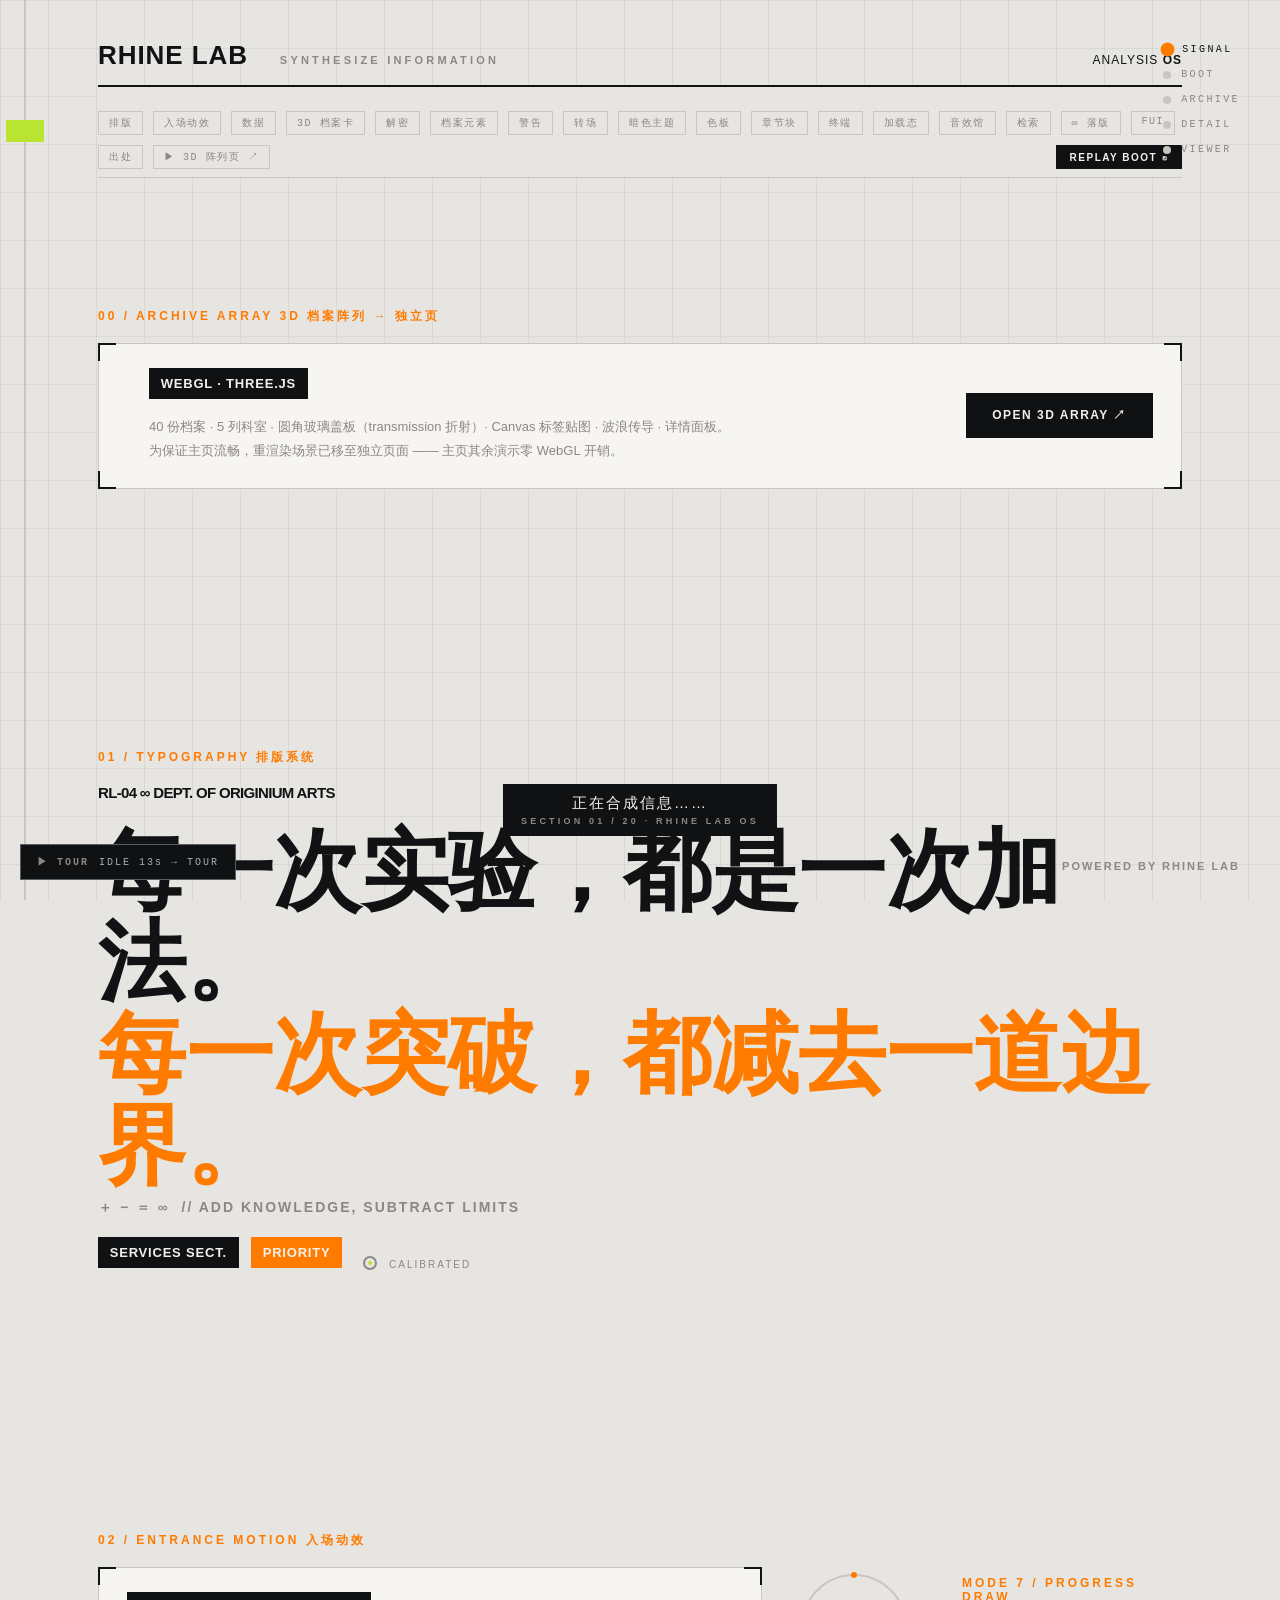
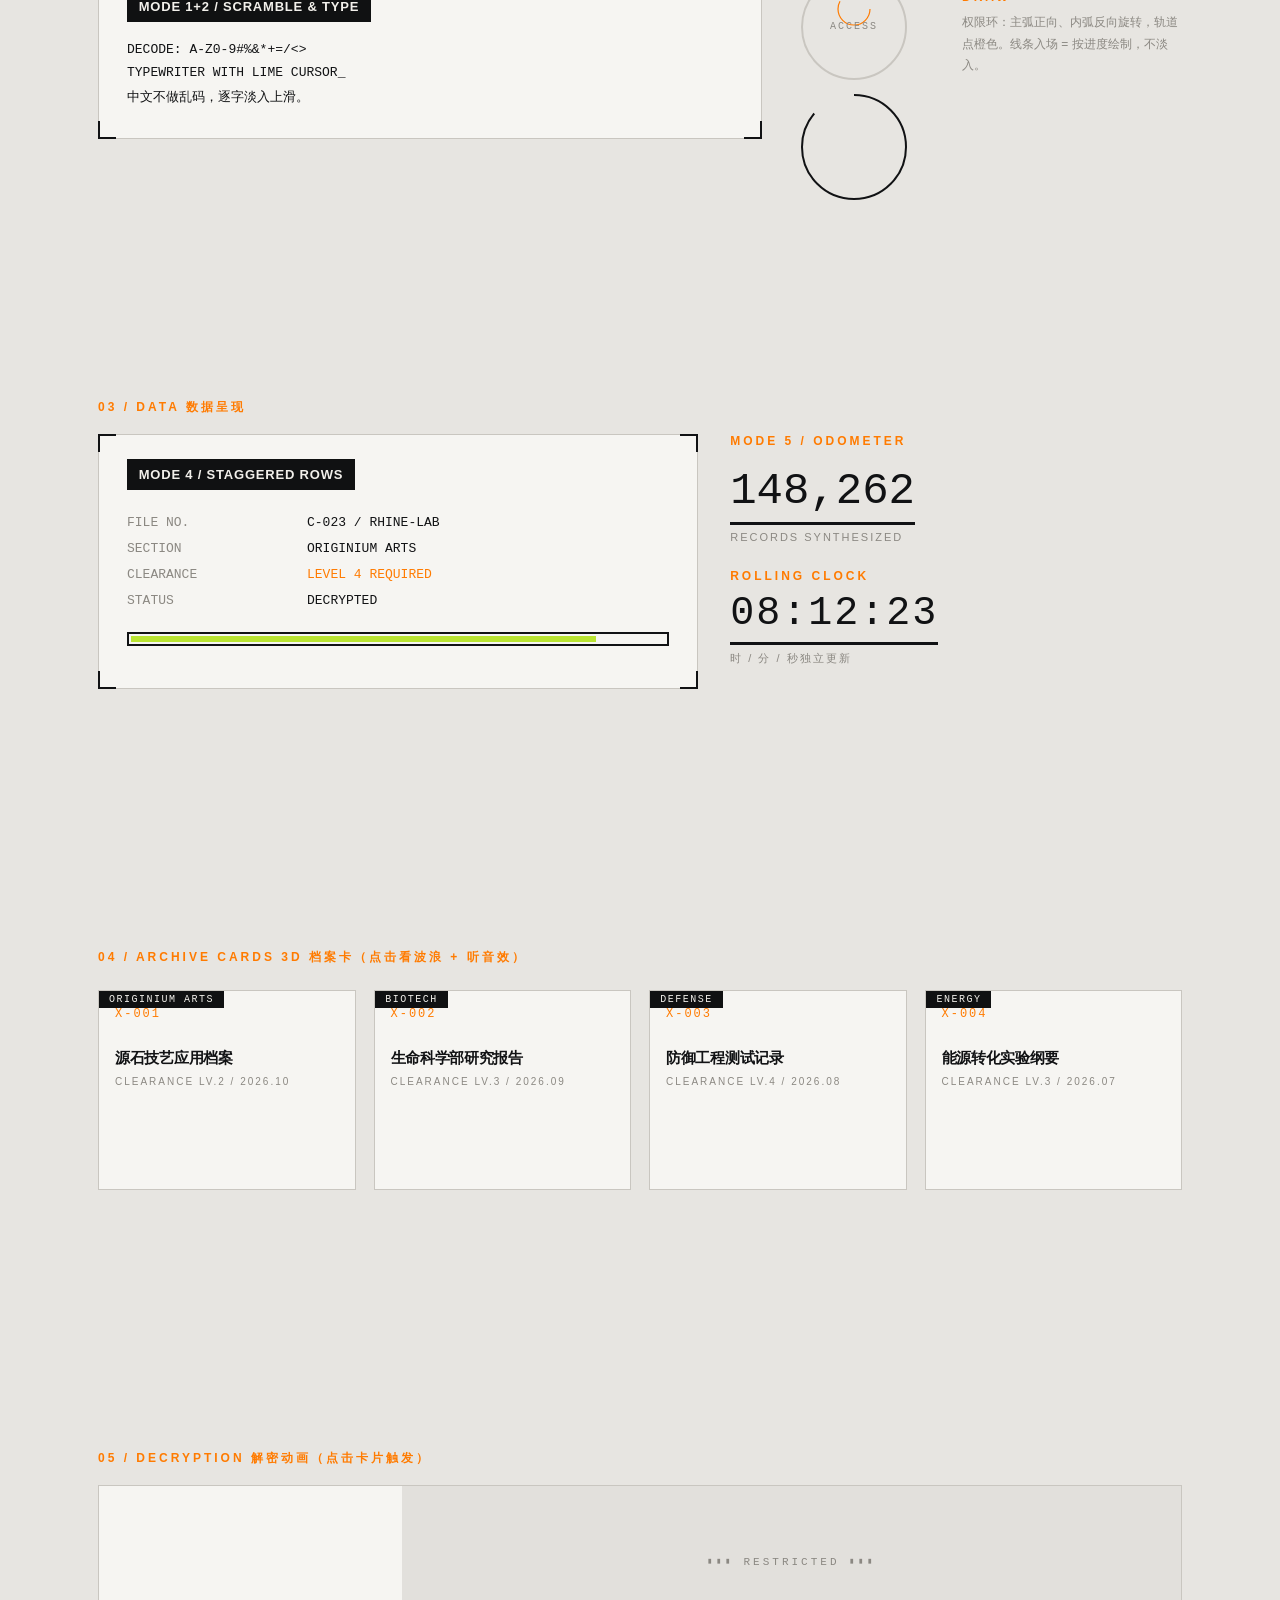
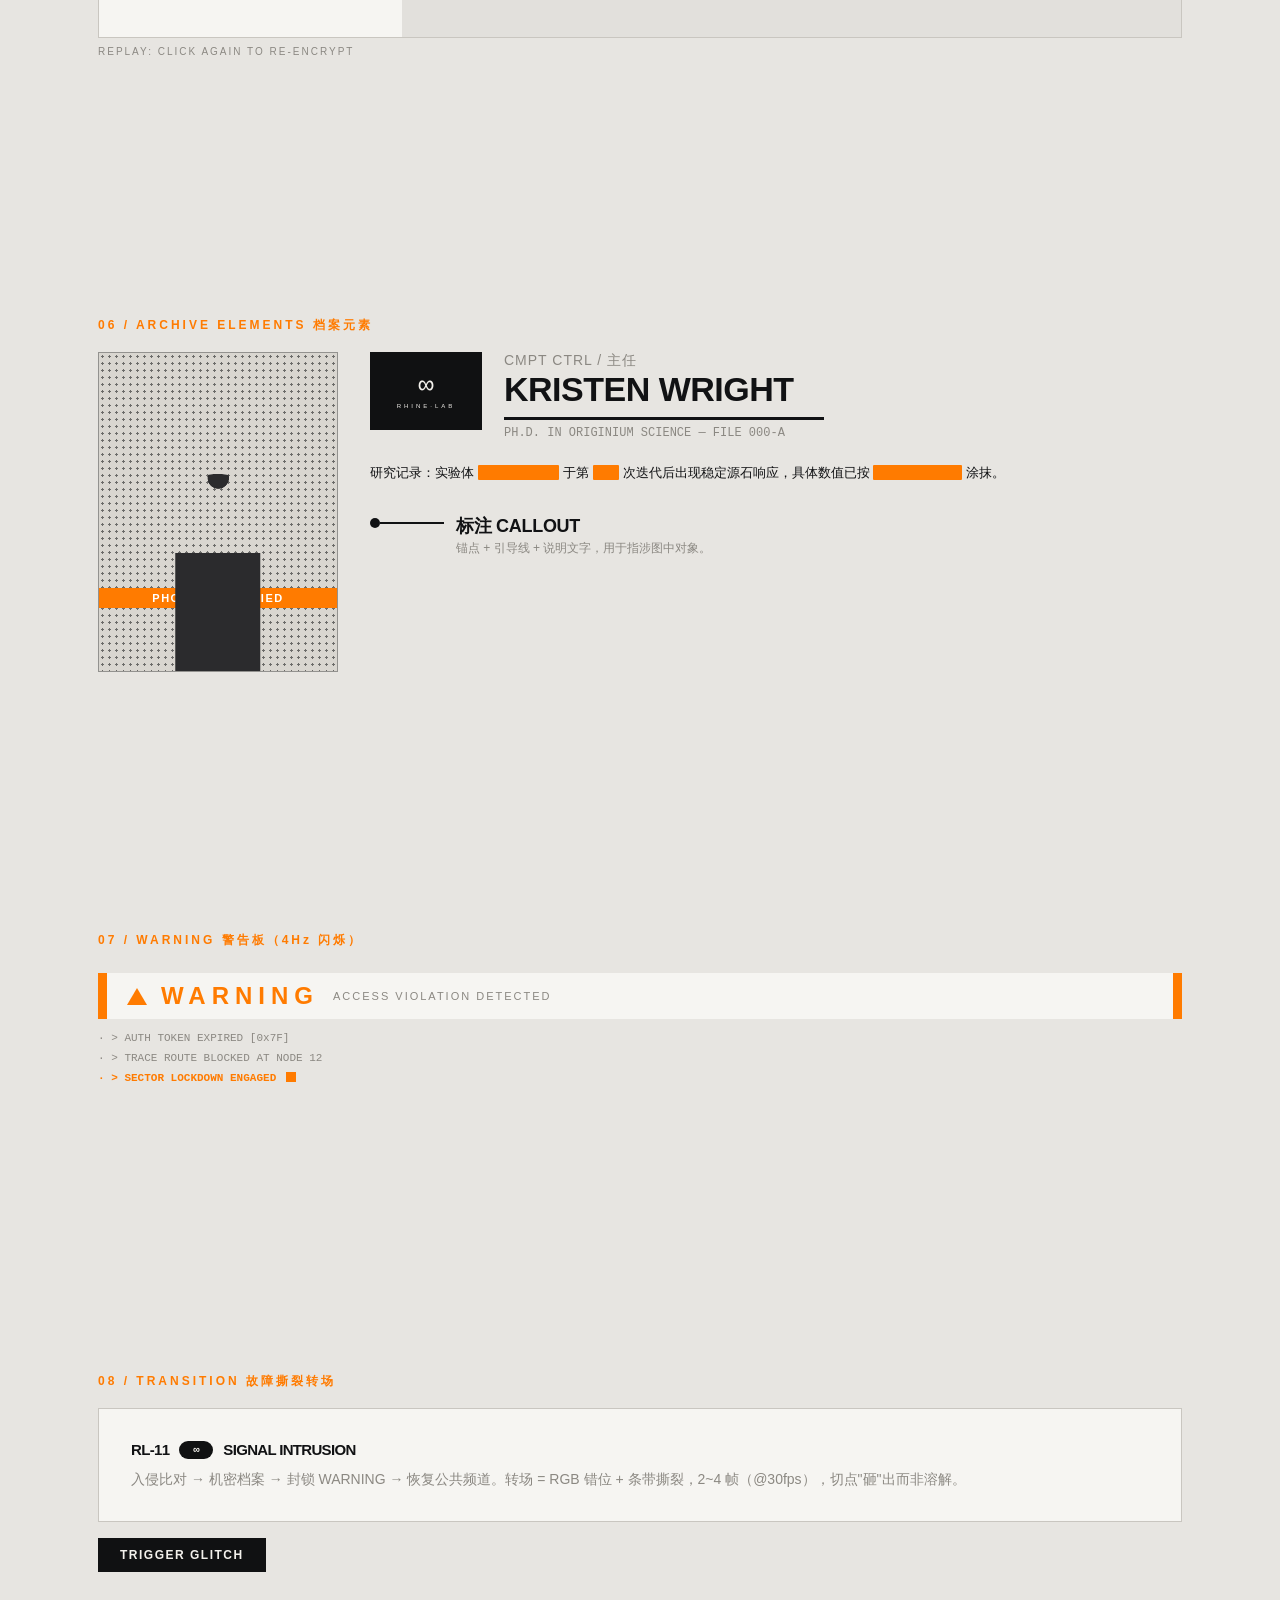
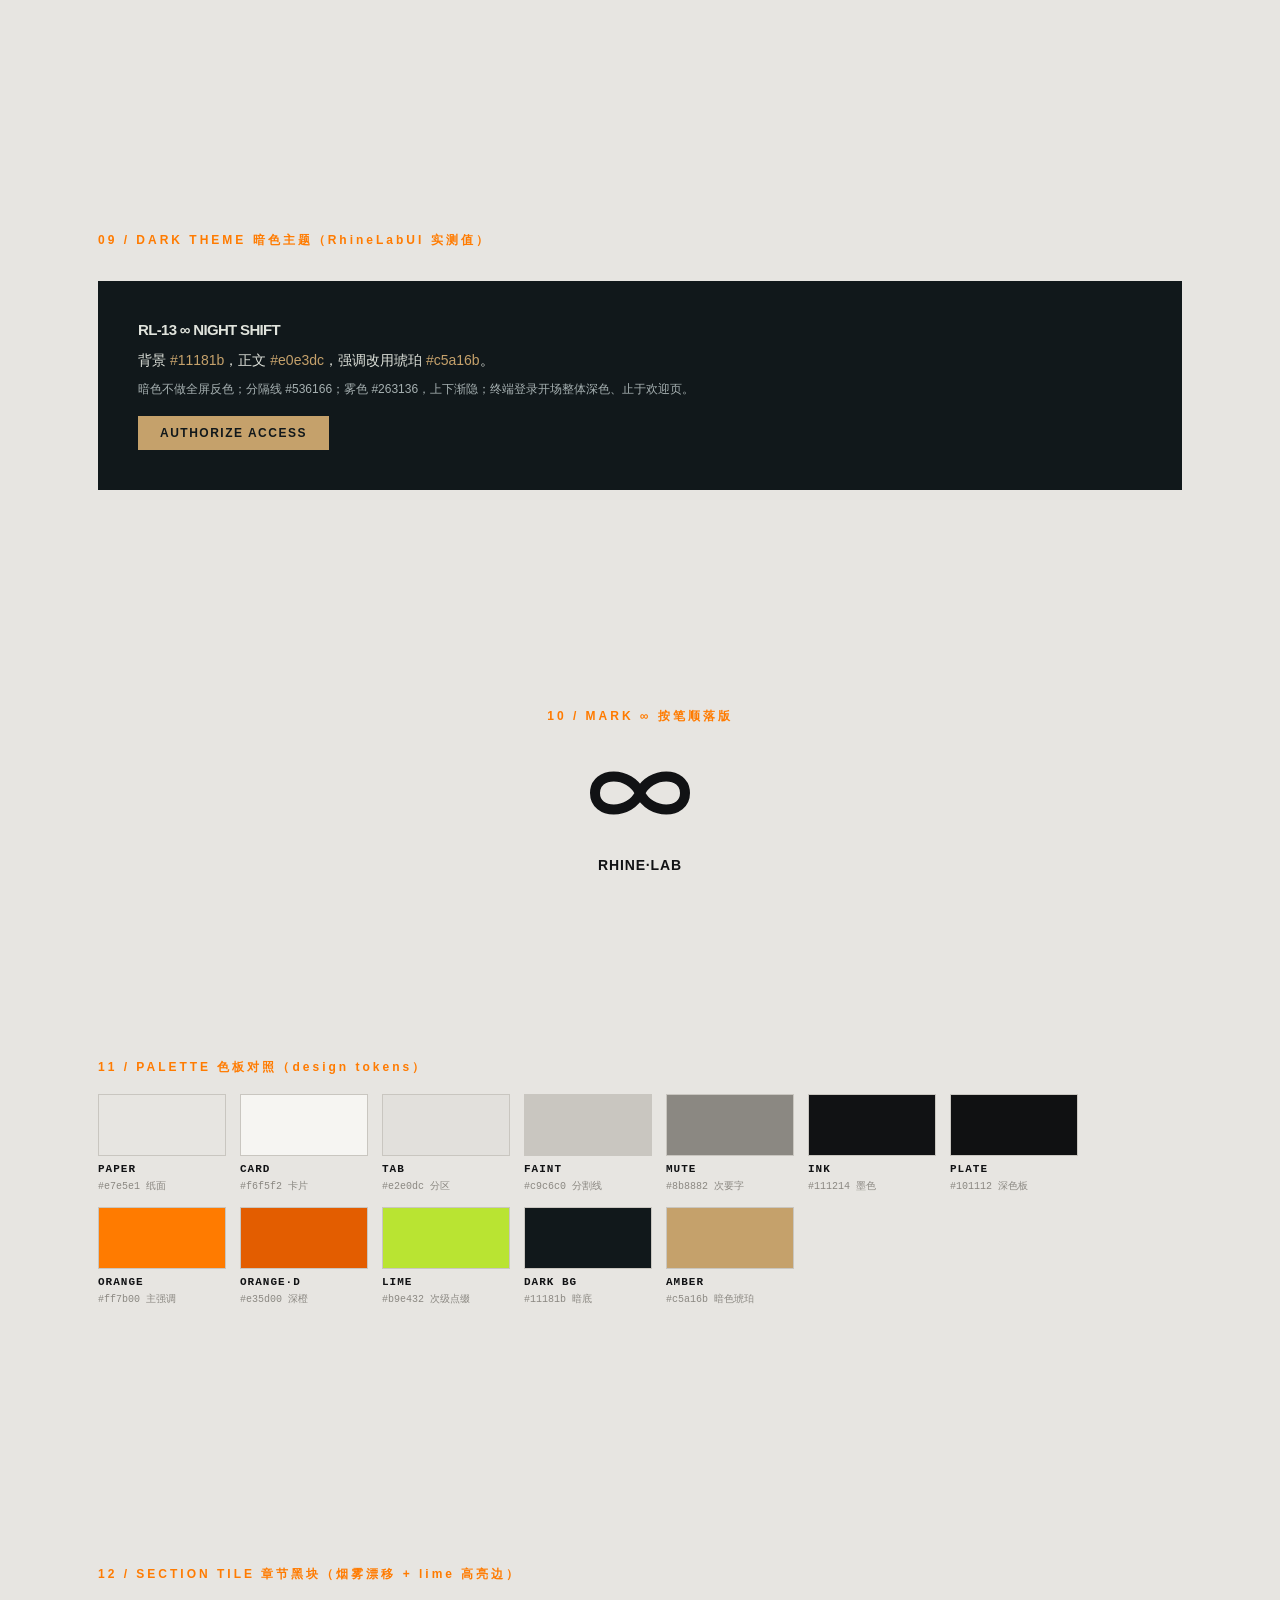
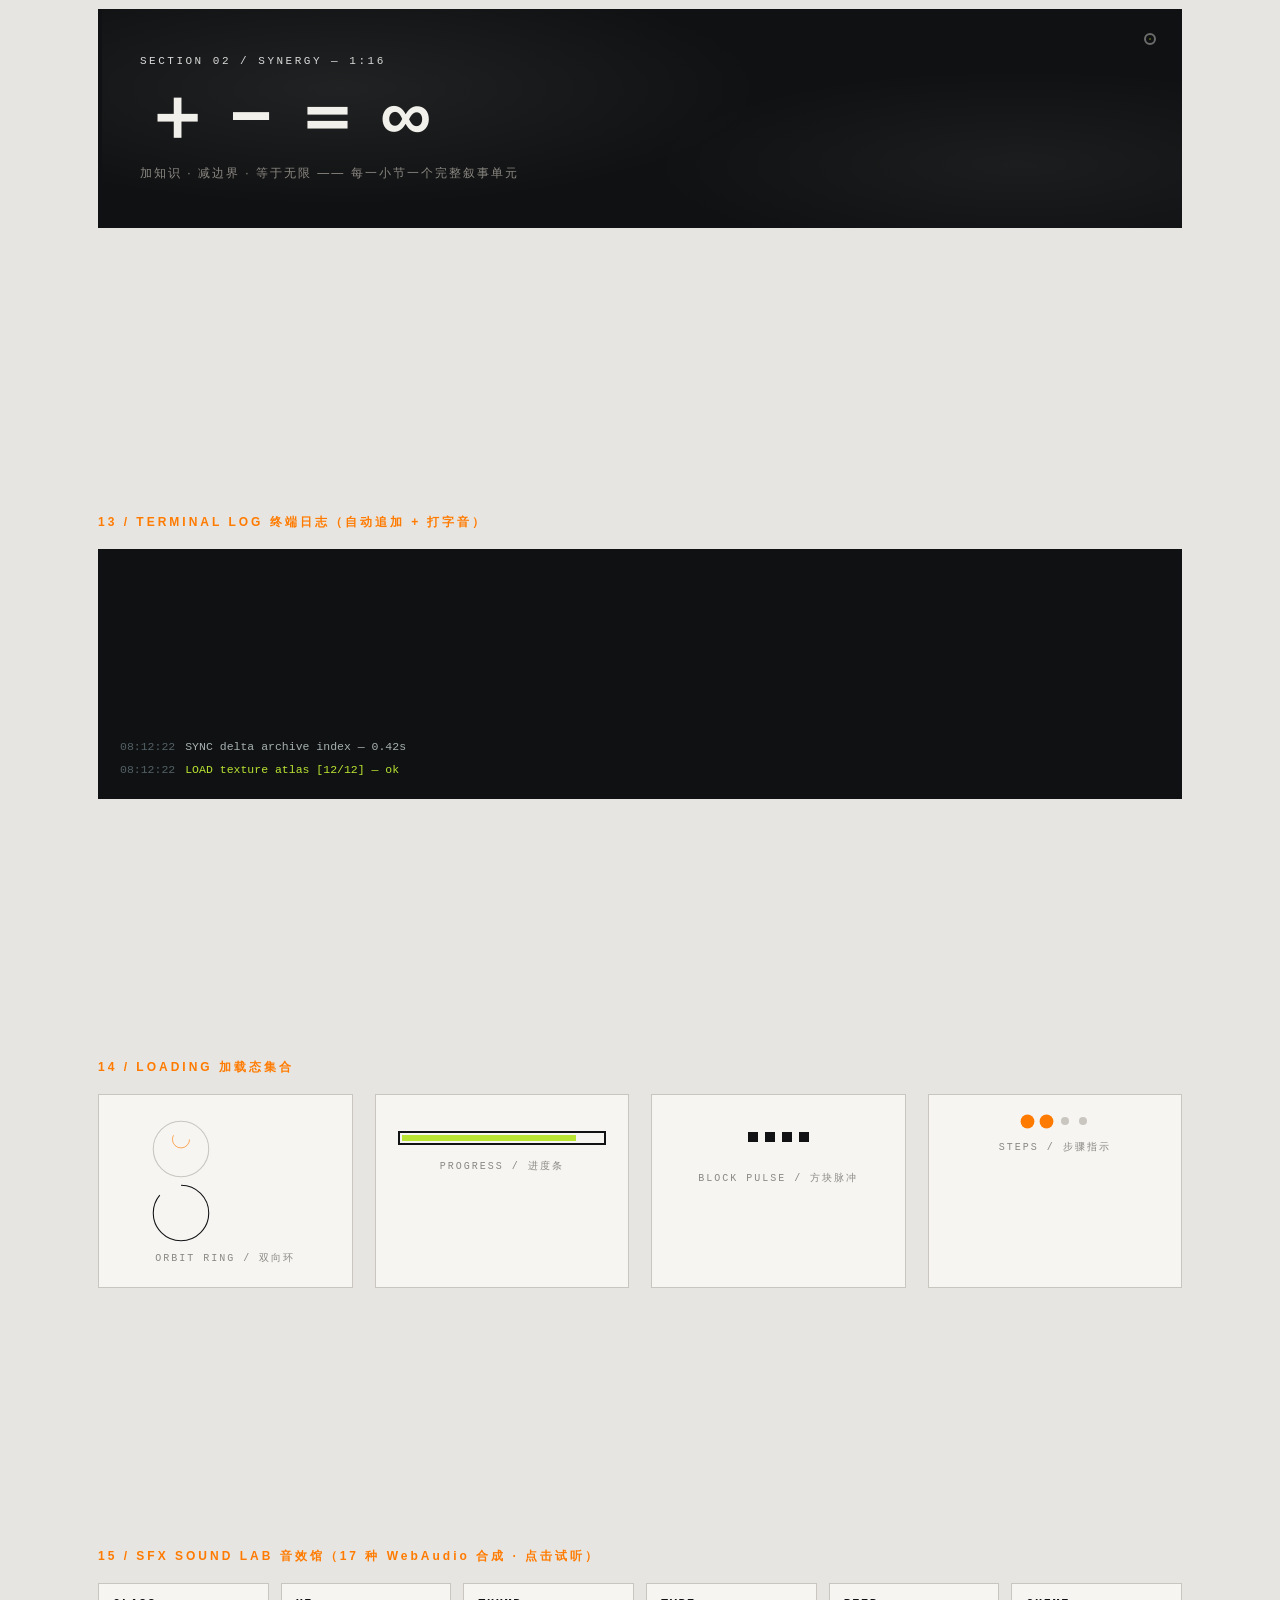
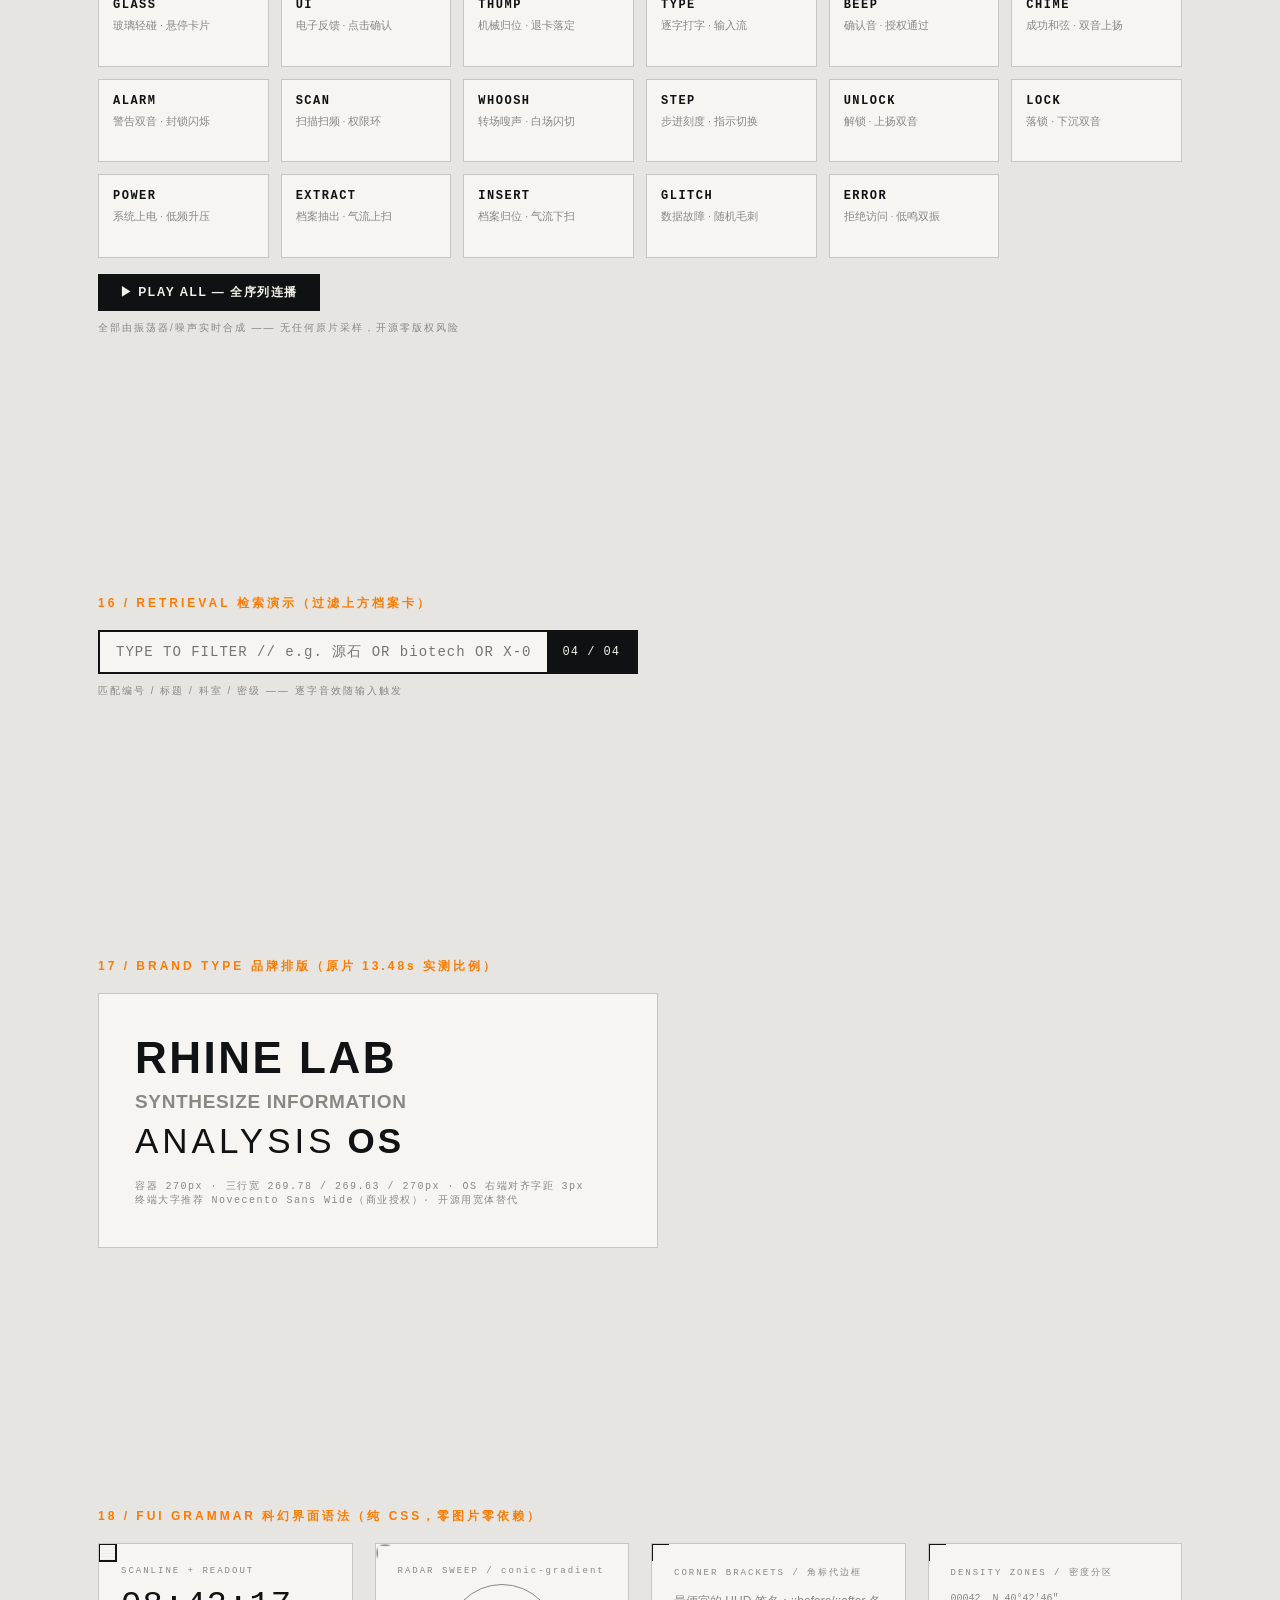
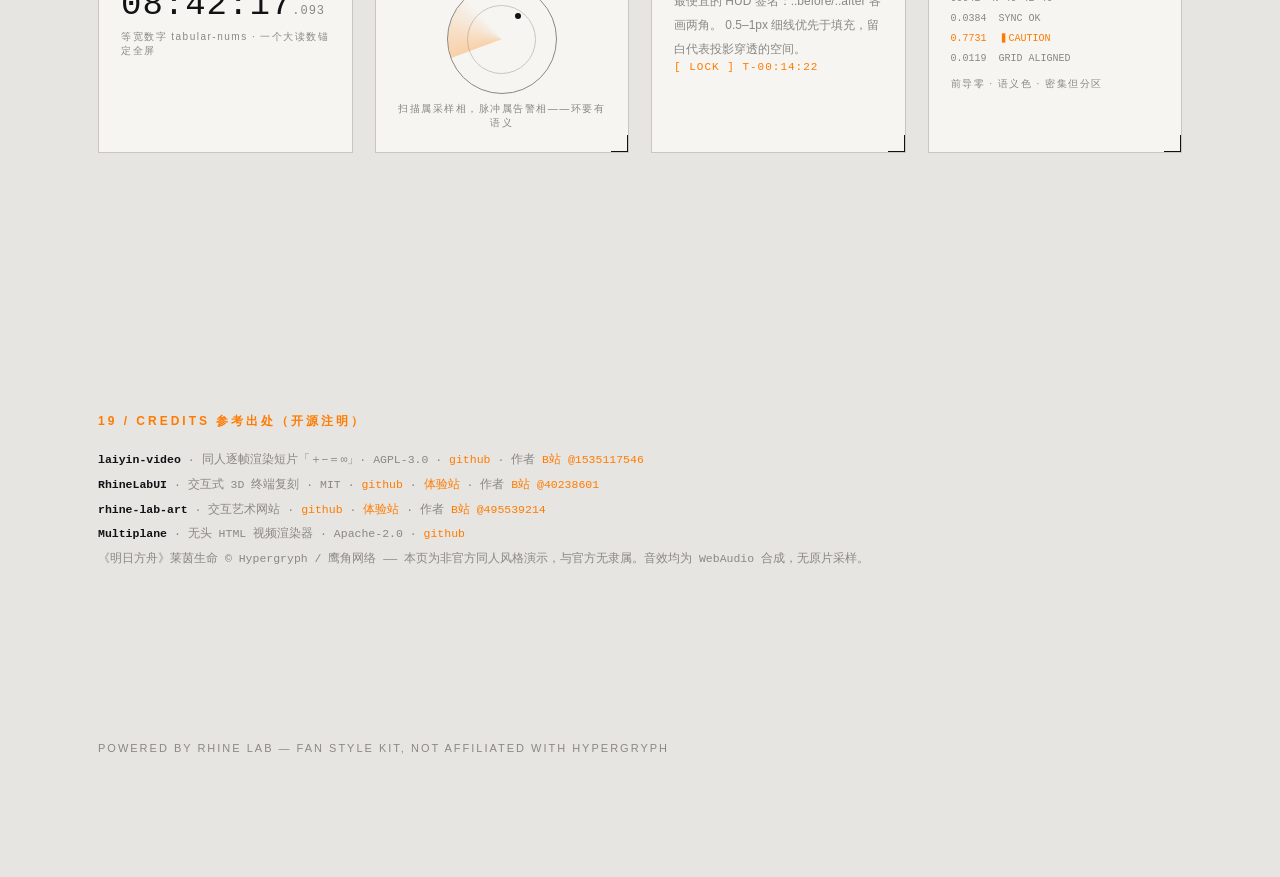
==== assets/starter/index.html @ 3e63ae3c "Arrival BEEP after precise scroll (silent during flight); subtitle plate follows kit motion language" ====
<!DOCTYPE html>
<html lang="zh-CN">
<head>
<meta charset="UTF-8">
<meta name="viewport" content="width=device-width, initial-scale=1.0">
<title>RHINE LAB — 动效全要素演示</title>
<style>:root {
  /* ── Rhine Lab design tokens ── */
  --rl-paper: #e7e5e1;
  --rl-card: #f6f5f2;
  --rl-tab: #e2e0dc;
  --rl-faint: #c9c6c0;
  --rl-mute: #8b8882;
  --rl-ink: #111214;
  --rl-ink-inv: #f2f0eb;
  --rl-plate: #101112;
  --rl-orange: #ff7b00;
  --rl-orange-deep: #e35d00;
  --rl-lime: #b9e432;
  --rl-grid: rgba(17, 18, 20, 0.06);
  --rl-font-sans: "Montserrat", "MiSans", "Noto Sans CJK SC", "Source Han Sans SC", "PingFang SC", "Microsoft YaHei", sans-serif;
  --rl-font-mono: "JetBrains Mono", ui-monospace, Consolas, monospace;
}

* { margin: 0; padding: 0; box-sizing: border-box; }

html { scroll-behavior: smooth; }

body {
  background: var(--rl-paper);
  color: var(--rl-ink);
  font-family: var(--rl-font-sans);
  font-weight: 500;
  min-height: 100vh;
  overflow-x: hidden;
  position: relative;
}

/* 方格网格底纹 */
body::before {
  content: "";
  position: fixed;
  inset: 0;
  background-image:
    linear-gradient(var(--rl-grid) 1px, transparent 1px),
    linear-gradient(90deg, var(--rl-grid) 1px, transparent 1px);
  background-size: 48px 48px;
  pointer-events: none;
  z-index: 0;
}

.page { position: relative; z-index: 1; max-width: 1180px; margin: 0 auto; padding: 0 48px; }

/* ── HUD 页眉 ── */
.hud-header {
  display: flex;
  align-items: baseline;
  gap: 32px;
  padding: 40px 0 0;
  border-bottom: 2px solid var(--rl-ink);
  padding-bottom: 14px;
}
.hud-title { font-weight: 700; font-size: 26px; letter-spacing: 0.92px; }
.hud-sub { font-size: 11px; font-weight: 600; letter-spacing: 3.2px; color: var(--rl-mute); }
.hud-os { margin-left: auto; font-size: 12px; letter-spacing: 1px; }
.hud-os .light { font-weight: 300; }
.hud-os .bold { font-weight: 700; }

/* ── 左侧竖轨线 ── */
.rail {
  position: fixed;
  left: max(24px, calc(50% - 590px - 40px));
  top: 0;
  width: 2px;
  height: 100vh;
  background: var(--rl-faint);
  z-index: 2;
}
.rail::after {
  content: "";
  position: absolute;
  top: 120px;
  left: -18px;
  width: 38px;
  height: 22px;
  background: var(--rl-lime);
}

/* ── 章节区块 ── */
.section { padding: 130px 0; }
.section-code {
  font-weight: 600;
  font-size: 15px;
  letter-spacing: -0.045em;
  display: flex;
  align-items: center;
  gap: 10px;
  color: var(--rl-ink);
}
.section-code .badge {
  display: inline-flex;
  align-items: center;
  justify-content: center;
  width: 34px;
  height: 18px;
  border-radius: 9px;
  background: var(--rl-plate);
  color: var(--rl-ink-inv);
  font-family: var(--rl-font-mono);
  font-size: 11px;
}

/* ── 主标题 ── */
.hero { font-size: clamp(44px, 7vw, 88px); font-weight: 700; letter-spacing: -0.5px; line-height: 1.04; margin: 24px 0 8px; }
.hero .accent { color: var(--rl-orange); }
.hero-sub { font-size: 14px; letter-spacing: 2px; color: var(--rl-mute); font-weight: 600; }

/* ── 档案卡 ── */
.dossier {
  background: var(--rl-card);
  border: 1px solid var(--rl-faint);
  padding: 24px 28px;
  position: relative;
}
.dossier .corners span { position: absolute; width: 18px; height: 18px; border-color: var(--rl-ink); border-style: solid; border-width: 0; }
.dossier .corners span:nth-child(1) { top: -1px; left: -1px; border-top-width: 2px; border-left-width: 2px; }
.dossier .corners span:nth-child(2) { top: -1px; right: -1px; border-top-width: 2px; border-right-width: 2px; }
.dossier .corners span:nth-child(3) { bottom: -1px; left: -1px; border-bottom-width: 2px; border-left-width: 2px; }
.dossier .corners span:nth-child(4) { bottom: -1px; right: -1px; border-bottom-width: 2px; border-right-width: 2px; }

/* 数据行（分级入场） */
.data-rows { font-family: var(--rl-font-mono); font-size: 13px; line-height: 2; }
.data-rows .row { display: flex; opacity: 0; transform: translateY(8px); }
.data-rows .row.show { animation: rl-row-in 0.5s cubic-bezier(0.33, 1, 0.68, 1) forwards; }
.data-rows .key { width: 180px; color: var(--rl-mute); }
.data-rows .val { color: var(--rl-ink); }
.data-rows .val.warn { color: var(--rl-orange); }
@keyframes rl-row-in { to { opacity: 1; transform: none; } }

/* ── 里程计数字 ── */
.odometer {
  font-family: var(--rl-font-mono);
  font-weight: 400;
  font-size: 44px;
  color: var(--rl-ink);
  border-bottom: 3px solid var(--rl-ink);
  display: inline-block;
  padding-bottom: 6px;
}

/* ── chip 胶囊 ── */
.chip {
  display: inline-block;
  background: var(--rl-plate);
  color: var(--rl-ink-inv);
  font-size: 13px;
  font-weight: 600;
  letter-spacing: 0.8px;
  padding: 0.6em 0.9em;
  overflow: hidden;
  white-space: nowrap;
}

/* ── 警告板 ── */
.warning { position: relative; margin: 24px 0; }
.warning .bracket-bar {
  height: 46px;
  border-left: 9px solid var(--rl-orange);
  border-right: 9px solid var(--rl-orange);
  display: flex;
  align-items: center;
  gap: 14px;
  padding: 0 20px;
  background: var(--rl-card);
  overflow: hidden;
  width: 0;
  transition: width 0.6s cubic-bezier(0.25, 1, 0.5, 1);
}
.warning.on .bracket-bar { width: 100%; }
.warning .tri { width: 0; height: 0; border-left: 10px solid transparent; border-right: 10px solid transparent; border-bottom: 17px solid var(--rl-orange); }
.warning .word { font-size: 24px; font-weight: 700; letter-spacing: 6px; color: var(--rl-orange); }
.warning .log { font-family: var(--rl-font-mono); font-size: 11px; line-height: 1.8; color: var(--rl-mute); margin-top: 10px; }
.warning .log .hot { color: var(--rl-orange); font-weight: 600; }
.warning .log .blink { display: inline-block; width: 10px; height: 10px; background: var(--rl-orange); vertical-align: -1px; margin-left: 10px; animation: rl-blink 0.5s steps(1) infinite; }
@keyframes rl-blink { 50% { opacity: 0; } }

/* ── 进度条 ── */
.bar { height: 14px; border: 2px solid var(--rl-ink); padding: 2px; margin: 18px 0; }
.bar i { display: block; height: 100%; background: var(--rl-lime); width: 0; transition: width 1.2s cubic-bezier(0.16, 1, 0.3, 1); }
.bar.on i { width: 87%; }

/* ── ∞ 标记落版 ── */
.mark-wrap { padding: 56px 0; text-align: center; }
.mark-caption { font-weight: 700; letter-spacing: 0.062em; font-size: 14px; margin-top: 10px; }
.infinity path { fill: none; stroke: var(--rl-ink); stroke-width: 10; }

/* ── 双语字幕页脚 ── */
.hud-footer {
  position: fixed;
  right: 40px;
  bottom: 28px;
  z-index: 3;
  display: flex;
  align-items: center;
  gap: 10px;
  font-size: 11px;
  font-weight: 600;
  letter-spacing: 2px;
  color: var(--rl-mute);
}
.hud-footer i { width: 24px; height: 5px; background: var(--rl-ink); }

.subtitle-plate {
  position: fixed;
  left: 50%;
  bottom: 64px;
  transform: translateX(-50%);
  background: var(--rl-plate);
  color: var(--rl-ink-inv);
  padding: 10px 18px;
  text-align: center;
  z-index: 3;
  animation: rl-plate-in 0.8s cubic-bezier(0.33, 1, 0.68, 1) 0.9s both;
}
@keyframes rl-plate-in { from { opacity: 0; transform: translateX(-50%) translateY(14px); } to { opacity: 1; transform: translateX(-50%) translateY(0); } }
.subtitle-plate .cn { font-size: 15px; font-weight: 500; letter-spacing: 2px; }
.subtitle-plate .en { font-size: 9px; font-weight: 600; letter-spacing: 3.2px; color: var(--rl-mute); margin-top: 3px; }

/* ── CJK 滑入 ── */
.cjk-in { opacity: 0; transform: translateY(0.25em); }
.cjk-in.show { animation: rl-cjk-in 0.7s cubic-bezier(0.33, 1, 0.68, 1) forwards; }
@keyframes rl-cjk-in { to { opacity: 1; transform: none; } }

/* 深色板区块 */
.plate-block { background: var(--rl-plate); color: var(--rl-ink-inv); padding: 40px; margin: 32px 0; }
.plate-block .dim { color: var(--rl-mute); }

/* ── 3D 档案卡阵列（RhineLabUI 近似） ── */
.card-row { display: flex; gap: 18px; perspective: 1200px; margin-top: 24px; }
.rl-card {
  flex: 1;
  min-height: 200px;
  background: var(--rl-card);
  border: 1px solid var(--rl-faint);
  position: relative;
  transform-style: preserve-3d;
  cursor: pointer;
  padding: 16px;
  transition: transform 0.28s cubic-bezier(0.33, 1, 0.68, 1), border-color 0.28s, box-shadow 0.28s;
}
.rl-card:hover { transform: translateY(-8px) rotateX(3deg); }
.rl-card.selected {
  transform: translateY(-26px);
  border-color: var(--rl-ink);
  box-shadow: 0 18px 40px rgba(17, 18, 20, 0.18);
}
.rl-card .tab {
  position: absolute;
  top: 0;
  left: 0;
  background: var(--rl-plate);
  color: var(--rl-ink-inv);
  font-family: var(--rl-font-mono);
  font-size: 10px;
  letter-spacing: 1.5px;
  padding: 3px 10px;
}
.rl-card h3 { font-size: 15px; font-weight: 600; letter-spacing: -0.3px; margin-top: 28px; }
.rl-card .no { font-family: var(--rl-font-mono); font-size: 12px; color: var(--rl-orange); letter-spacing: 2px; }
.rl-card .meta { font-size: 10px; letter-spacing: 2px; color: var(--rl-mute); margin-top: 8px; }
.rl-card .peek {
  max-height: 0;
  overflow: hidden;
  transition: max-height 0.3s cubic-bezier(0.33, 1, 0.68, 1);
  font-family: var(--rl-font-mono);
  font-size: 11px;
  line-height: 1.9;
  color: var(--rl-mute);
}
.rl-card.selected .peek { max-height: 90px; }
/* 选中波浪：兄弟卡片按 --wave-delay 延迟、--wave 幅度起伏 */
.rl-card.waving { animation: rl-wave 0.9s cubic-bezier(0.33, 1, 0.68, 1); animation-delay: var(--wave-delay, 0ms); }
@keyframes rl-wave {
  30% { transform: translateY(calc(-1 * var(--wave, 6px))); }
  100% { transform: none; }
}

/* ══════════ 全要素演示组件 ══════════ */

/* 右上角步骤指示器 */
.steps {
  position: fixed;
  top: 44px;
  right: 40px;
  display: flex;
  flex-direction: column;
  gap: 14px;
  z-index: 4;
  font-family: var(--rl-font-mono);
}
.steps .st { display: flex; align-items: center; gap: 10px; font-size: 10px; letter-spacing: 2.4px; color: var(--rl-mute); }
.steps .st i {
  width: 8px; height: 8px; border-radius: 50%;
  background: var(--rl-faint); display: inline-block;
}
.steps .st.on i {
  width: 9px; height: 9px;
  background: var(--rl-orange);
  box-shadow: 0 0 0 5px transparent, 0 0 0 2.4px var(--rl-orange);
  border-radius: 50%;
}
.steps .st.on { color: var(--rl-ink); }

/* 权限环（双弧反向旋转） */
.ring-demo { display: flex; gap: 48px; align-items: center; flex-wrap: wrap; }
.ring { position: relative; width: 120px; height: 120px; }
.ring svg { width: 100%; height: 100%; overflow: visible; }
.ring .arc-main { transform-origin: 50% 50%; animation: rl-spin 14s linear infinite; }
.ring .arc-sub { transform-origin: 50% 50%; animation: rl-spin-rev 6s linear infinite; }
@keyframes rl-spin { to { transform: rotate(360deg); } }
@keyframes rl-spin-rev { to { transform: rotate(-360deg); } }
.ring .lbl { position: absolute; inset: 0; display: flex; align-items: center; justify-content: center; font-family: var(--rl-font-mono); font-size: 10px; letter-spacing: 2px; color: var(--rl-mute); }

/* 滚动数字时钟（时/分/秒独立更新） */
.clock { font-family: var(--rl-font-mono); font-size: 40px; color: var(--rl-ink); border-bottom: 3px solid var(--rl-ink); display: inline-block; padding-bottom: 6px; letter-spacing: 2px; }
.clock .seg { display: inline-block; }
.clock .seg.tick { animation: rl-seg-tick 0.28s cubic-bezier(0.33, 1, 0.68, 1); }
@keyframes rl-seg-tick {
  0% { opacity: 0.2; transform: translateY(-6px); filter: blur(2px); }
  100% { opacity: 1; transform: none; filter: none; }
}

/* 解密动画：对角线 + 磨砂→清晰 + 遮挡条退开 */
.decrypt { position: relative; background: var(--rl-card); border: 1px solid var(--rl-faint); padding: 28px; overflow: hidden; cursor: pointer; }
.decrypt .d-lines i { position: absolute; top: 50%; width: 40%; height: 2px; background: var(--rl-orange); transform: scaleX(0); transition: transform 0.7s cubic-bezier(0.33, 1, 0.68, 1); }
.decrypt .d-lines i.l { left: 0; transform-origin: left; }
.decrypt .d-lines i.r { right: 0; transform-origin: right; }
.decrypt.open .d-lines i { transform: scaleX(1); }
.decrypt .d-shield {
  position: absolute; top: 0; right: 0; bottom: 0; width: 72%;
  background: var(--rl-tab);
  display: flex; align-items: center; justify-content: center;
  font-family: var(--rl-font-mono); font-size: 11px; letter-spacing: 3px; color: var(--rl-mute);
  transition: transform 0.8s cubic-bezier(0.25, 1, 0.5, 1) 0.35s;
}
.decrypt.open .d-shield { transform: translateX(105%); }
.decrypt .d-body { opacity: 0; filter: blur(8px); transform: translateY(6px); transition: all 0.7s ease 0.5s; }
.decrypt.open .d-body { opacity: 1; filter: none; transform: none; }
.decrypt .hint { font-size: 10px; letter-spacing: 2px; color: var(--rl-mute); margin-top: 14px; }

/* 机密档案照片（半调网点 + 涂抹） */
.classified { position: relative; width: 240px; aspect-ratio: 3/4; background: #d9d6d0; border: 1px solid rgba(17,18,20,0.35); overflow: hidden; }
.classified::before {
  content: ""; position: absolute; inset: 0;
  background-image: radial-gradient(circle, rgba(17,18,20,0.55) 1.1px, transparent 1.4px);
  background-size: 7px 7px;
}
.classified::after {
  content: ""; position: absolute; left: 50%; bottom: 0; transform: translateX(-50%);
  width: 46%; height: 62%;
  background: #2b2b2d; border-radius: 46% 46% 0 0;
  -webkit-mask-image: radial-gradient(circle at 50% 12%, #000 30%, transparent 32%), linear-gradient(#000, #000);
  mask-image: radial-gradient(circle at 50% 12%, #000 30%, transparent 32%), linear-gradient(#000, #000);
  mask-size: 34px 34px, 78% 60%; mask-position: center top, center bottom; mask-repeat: no-repeat;
  -webkit-mask-size: 34px 34px, 78% 60%; -webkit-mask-position: center top, center bottom; -webkit-mask-repeat: no-repeat;
}
.classified .cls-tag {
  position: absolute; left: 0; right: 0; bottom: 20%;
  background: var(--rl-orange); color: #fff;
  font-size: 11px; font-weight: 700; letter-spacing: 1.5px;
  text-align: center; padding: 4px 0;
}

/* 涂抹条（redacted） */
.redacted { background: var(--rl-orange); color: transparent !important; user-select: none; border-radius: 1px; padding: 0 4px; }

/* 标注 callout：锚点 + 引导线 */
.callout { display: flex; align-items: flex-start; gap: 0; margin: 28px 0; position: relative; }
.callout .anchor { width: 10px; height: 10px; border-radius: 50%; background: var(--rl-ink); margin-top: 4px; flex: none; }
.callout .lead { width: 64px; height: 1.6px; background: var(--rl-ink); margin-top: 8px; flex: none; transform-origin: left; }
.callout.on .lead { animation: rl-lead 0.5s cubic-bezier(0.33, 1, 0.68, 1) both; }
@keyframes rl-lead { from { transform: scaleX(0); } to { transform: scaleX(1); } }
.callout .txt { padding-left: 12px; }
.callout .txt b { display: block; font-size: 18px; font-weight: 700; letter-spacing: -0.3px; }
.callout .txt span { font-size: 12px; color: var(--rl-mute); }

/* 身份块 identity */
.identity { display: flex; gap: 22px; align-items: flex-start; }
.identity .badge-blk {
  width: 112px; height: 78px; background: var(--rl-plate); color: var(--rl-ink-inv);
  display: flex; flex-direction: column; align-items: center; justify-content: center; gap: 4px; flex: none;
}
.identity .badge-blk .inf { font-family: var(--rl-font-mono); font-size: 26px; line-height: 1; }
.identity .badge-blk small { font-size: 6px; letter-spacing: 3px; }
.identity .role { font-size: 14px; color: var(--rl-mute); letter-spacing: 1px; }
.identity .name { font-size: 34px; font-weight: 800; letter-spacing: -0.5px; line-height: 1.15; }
.identity .rule { width: 320px; height: 3px; background: var(--rl-ink); margin-top: 8px; }
.identity .deg { font-family: var(--rl-font-mono); font-size: 12px; color: var(--rl-mute); margin-top: 6px; }

/* 故障撕裂转场（点击触发，0.35s） */
.glitchable { position: relative; }
.glitchable.glitching { animation: rl-glitch 0.35s steps(2, end); }
@keyframes rl-glitch {
  0% { transform: translate(0); filter: none; }
  20% { transform: translate(-6px, 2px); filter: hue-rotate(-30deg); clip-path: inset(12% 0 64% 0); }
  40% { transform: translate(5px, -3px); clip-path: inset(58% 0 8% 0); }
  60% { transform: translate(-3px, 1px); filter: hue-rotate(20deg); clip-path: inset(32% 0 40% 0); }
  80% { transform: translate(4px, -1px); clip-path: inset(76% 0 4% 0); }
  100% { transform: none; filter: none; clip-path: none; }
}
.rl-btn {
  background: var(--rl-plate); color: var(--rl-ink-inv);
  border: none; font-family: var(--rl-font-sans);
  font-size: 12px; font-weight: 600; letter-spacing: 1.5px;
  padding: 10px 22px; cursor: pointer; transition: background 0.2s, transform 0.15s;
}
.rl-btn:hover { background: var(--rl-orange-deep); transform: translateY(-2px); }
.rl-btn:active { transform: translateY(0); }

/* 暗色主题演示（RhineLabUI 暗色值） */
.dark-theme { background: #11181b; color: #e0e3dc; padding: 40px; margin: 32px 0; }
.dark-theme .dim { color: #a6b0b1; }
.dark-theme .rule { border-color: #536166; }
.dark-theme .amber { color: #c5a16b; }

/* 套准点呼吸（idle） */
.reg-dot { width: 14px; height: 14px; border: 2px solid var(--rl-mute); border-radius: 50%; display: inline-block; }
.reg-dot::after { content: ""; display: block; width: 4px; height: 4px; background: var(--rl-lime); border-radius: 50%; margin: 3px auto; animation: rl-reg 3.2s ease-in-out infinite; }
@keyframes rl-reg { 0%, 100% { opacity: 0.35; } 50% { opacity: 1; } }

/* 演示导航 */
.demo-nav { display: flex; flex-wrap: wrap; gap: 10px; padding: 24px 0 8px; position: sticky; top: 0; background: var(--rl-paper); z-index: 5; border-bottom: 1px solid var(--rl-faint); }
.demo-nav a { font-family: var(--rl-font-mono); font-size: 10px; letter-spacing: 1.5px; color: var(--rl-mute); text-decoration: none; padding: 4px 10px; border: 1px solid var(--rl-faint); }
.demo-nav a:hover { color: var(--rl-ink); border-color: var(--rl-ink); }
.page > section[id], .mark-wrap { scroll-margin-top: 96px; }

/* 演示板块标题 */
.demo-h { font-size: 12px; font-weight: 700; letter-spacing: 3px; color: var(--rl-orange); margin: 0 0 18px; }
.demo-grid { display: flex; gap: 32px; flex-wrap: wrap; align-items: flex-start; }

/* ══════════ 终端登录开场（boot） ══════════ */
.boot {
  position: fixed; inset: 0; z-index: 99;
  background: #060708; color: #e0e3dc;
  display: flex; align-items: center; justify-content: center;
  transition: opacity 0.6s ease;
}
.boot.off { opacity: 0; pointer-events: none; }
.boot .b-inner { width: min(560px, 86vw); font-family: var(--rl-font-mono); }
.boot .b-line { font-size: 13px; letter-spacing: 2px; color: #a6b0b1; min-height: 22px; margin: 6px 0; opacity: 0; }
.boot .b-line.show { opacity: 1; }
.boot .b-line.ok { color: #c5a16b; }
.boot .b-ring-wrap { display: flex; justify-content: center; margin: 34px 0; opacity: 0; transition: opacity 0.4s; }
.boot .b-ring-wrap.show { opacity: 1; }
.boot .b-ring { width: 110px; height: 110px; }
.boot .b-ring circle { fill: none; }
.boot .b-ring .r-track { stroke: #536166; stroke-width: 1.5; }
.boot .b-ring .r-arc { stroke: #e0e3dc; stroke-width: 2.5; stroke-linecap: round;
  stroke-dasharray: 264; stroke-dashoffset: 264; transform-origin: 50% 50%; transform: rotate(-90deg); }
.boot.scanning .b-ring .r-arc { transition: stroke-dashoffset 1.4s cubic-bezier(0.33, 1, 0.68, 1); stroke-dashoffset: 30; }
.boot .b-dot { fill: #ff7b00; opacity: 0; transition: opacity 0.3s 1.1s; }
.boot.scanning .b-dot { opacity: 1; }
.boot .b-welcome {
  text-align: center; margin-top: 10px; opacity: 0; transform: translateY(10px);
  transition: all 0.7s cubic-bezier(0.33, 1, 0.68, 1);
  font-family: var(--rl-font-sans);
}
.boot .b-welcome.show { opacity: 1; transform: none; }
.boot .b-welcome .w1 { font-size: 12px; letter-spacing: 4px; color: #a6b0b1; }
.boot .b-welcome .w2 { font-size: clamp(26px, 4.5vw, 40px); font-weight: 700; letter-spacing: 1px; color: #e0e3dc; margin: 8px 0; }
.boot .b-welcome .w2 .amp { color: #c5a16b; }
.boot .b-skip {
  position: absolute; right: 28px; bottom: 24px;
  background: none; border: 1px solid #536166; color: #a6b0b1;
  font-family: var(--rl-font-mono); font-size: 10px; letter-spacing: 2px;
  padding: 8px 16px; cursor: pointer;
}
.boot .b-skip:hover { border-color: #c5a16b; color: #c5a16b; }
.boot .b-flash { position: absolute; inset: 0; background: #f2f0eb; opacity: 0; pointer-events: none; }
.boot.flashing .b-flash { animation: rl-flash 0.9s ease forwards; }
@keyframes rl-flash { 0% { opacity: 0; } 55% { opacity: 1; } 100% { opacity: 0; } }

/* ══════════ 3D 档案阵列（Three.js） ══════════ */
.scene3d {
  position: relative;
  height: 540px;
  background: var(--rl-paper);
  border: 1px solid var(--rl-faint);
  overflow: hidden;
  cursor: grab;
  touch-action: none;
}
.scene3d:active { cursor: grabbing; }
.scene3d canvas { display: block; width: 100%; height: 100%; }
.scene3d .s-hud {
  position: absolute; left: 14px; top: 12px;
  font-family: var(--rl-font-mono); font-size: 10px; letter-spacing: 2px; color: var(--rl-mute);
  pointer-events: none; z-index: 4;
}
.scene3d .s-hud b { color: var(--rl-ink); }
.scene3d .s-hud .sel { color: var(--rl-orange); }
.scene3d .s-tip {
  position: absolute; right: 14px; bottom: 12px;
  font-family: var(--rl-font-mono); font-size: 10px; letter-spacing: 1.5px; color: var(--rl-mute);
  pointer-events: none; z-index: 4;
}
.scene3d .s-fail {
  position: absolute; inset: 0; display: flex; align-items: center; justify-content: center;
  font-family: var(--rl-font-mono); font-size: 12px; letter-spacing: 2px; color: var(--rl-mute);
}

/* 详情面板（选中档案后从右滑入） */
.s-detail {
  position: absolute; top: 14px; right: 14px; bottom: 14px;
  width: min(330px, 86%);
  background: rgba(246, 245, 242, 0.97);
  border: 1px solid var(--rl-ink);
  padding: 20px 22px;
  overflow-y: auto;
  transform: translateX(112%);
  transition: transform 0.42s cubic-bezier(0.33, 1, 0.68, 1);
  z-index: 6;
}
.s-detail.on { transform: none; }
.s-detail .corners span { position: absolute; width: 14px; height: 14px; border: 0 solid var(--rl-ink); }
.s-detail .corners span:nth-child(1) { top: -1px; left: -1px; border-top-width: 2px; border-left-width: 2px; }
.s-detail .corners span:nth-child(2) { top: -1px; right: -1px; border-top-width: 2px; border-right-width: 2px; }
.s-detail .corners span:nth-child(3) { bottom: -1px; left: -1px; border-bottom-width: 2px; border-left-width: 2px; }
.s-detail .corners span:nth-child(4) { bottom: -1px; right: -1px; border-bottom-width: 2px; border-right-width: 2px; }
.s-detail .d-head { display: flex; align-items: center; gap: 10px; font-family: var(--rl-font-mono); font-size: 11px; letter-spacing: 2px; }
.s-detail .d-no { color: var(--rl-orange); font-weight: 600; }
.s-detail .d-cat { color: var(--rl-mute); flex: 1; }
.s-detail .d-close { background: none; border: 1px solid var(--rl-faint); color: var(--rl-mute); font-family: var(--rl-font-mono); font-size: 10px; letter-spacing: 1.5px; padding: 4px 10px; cursor: pointer; }
.s-detail .d-close:hover { border-color: var(--rl-ink); color: var(--rl-ink); }
.s-detail h3 { font-size: 19px; font-weight: 700; letter-spacing: -0.3px; margin: 16px 0 4px; line-height: 1.3; }
.s-detail .d-sub { font-size: 11px; letter-spacing: 1.5px; color: var(--rl-mute); margin-bottom: 14px; }
.s-detail .d-fields { border-top: 2px solid var(--rl-ink); border-bottom: 1px solid var(--rl-faint); padding: 10px 0; margin-bottom: 14px; font-family: var(--rl-font-mono); font-size: 11px; }
.s-detail .d-fields > div { display: flex; justify-content: space-between; padding: 4px 0; }
.s-detail .d-fields span { color: var(--rl-mute); letter-spacing: 1.5px; }
.s-detail .d-fields b { font-weight: 600; }
.s-detail .d-fields b.warn { color: var(--rl-orange); }
.s-detail .d-body { font-size: 12px; line-height: 2; color: var(--rl-ink); opacity: 0; transform: translateY(6px); transition: all 0.5s ease 0.15s; }
.s-detail.on .d-body { opacity: 1; transform: none; }
.s-detail .d-actions { display: flex; gap: 10px; margin-top: 16px; }
.s-detail .rl-btn { flex: 1; padding: 9px 0; font-size: 11px; }

/* ══════════ 扩展板块 ══════════ */

/* 色板对照 */
.swatches { display: flex; flex-wrap: wrap; gap: 14px; }
.sw { width: 128px; cursor: pointer; }
.sw i { display: block; height: 62px; border: 1px solid var(--rl-faint); transition: transform 0.25s cubic-bezier(0.33, 1, 0.68, 1); }
.sw:hover i { transform: translateY(-4px); }
.sw b { display: block; font-family: var(--rl-font-mono); font-size: 11px; margin-top: 7px; letter-spacing: 1px; }
.sw span { font-family: var(--rl-font-mono); font-size: 10px; color: var(--rl-mute); }

/* 章节黑块（烟雾漂移 + lime 高亮边） */
.section-tile { position: relative; background: var(--rl-plate); color: var(--rl-ink-inv); padding: 46px 38px; overflow: hidden; margin: 26px 0; border-left: 4px solid transparent; transition: border-color 0.3s; }
.section-tile:hover { border-left-color: var(--rl-lime); }
.section-tile .smoke { position: absolute; inset: -20%; background:
  radial-gradient(ellipse 40% 55% at 30% 40%, rgba(255, 255, 255, 0.07), transparent 70%),
  radial-gradient(ellipse 35% 45% at 75% 65%, rgba(255, 255, 255, 0.05), transparent 70%);
  animation: rl-smoke 16s ease-in-out infinite alternate; pointer-events: none; }
@keyframes rl-smoke { from { transform: translate(0, 0) scale(1); } to { transform: translate(4%, -3%) scale(1.08); } }
.section-tile .t-code { position: relative; font-family: var(--rl-font-mono); font-size: 11px; letter-spacing: 2.5px; color: #d9d9d9; }
.section-tile .t-big { position: relative; font-size: clamp(40px, 6vw, 72px); font-weight: 800; letter-spacing: -1px; line-height: 1.02; margin: 12px 0; }
.section-tile .t-cap { position: relative; font-size: 12px; letter-spacing: 2px; color: #8b8882; }
.section-tile .reg2 { position: absolute; right: 26px; top: 24px; width: 12px; height: 12px; border: 2px solid #6c6c6c; border-radius: 50%; }
.section-tile .reg2::after { content: ""; position: absolute; inset: 3px; background: var(--rl-lime); border-radius: 50%; opacity: 0.4; }

/* 终端日志（自动滚动追加） */
.term { background: var(--rl-plate); padding: 18px 22px; height: 250px; overflow: hidden; display: flex; flex-direction: column; justify-content: flex-end; font-family: var(--rl-font-mono); font-size: 11.5px; line-height: 2; }
.term .ln { color: #a6b0b1; white-space: nowrap; overflow: hidden; text-overflow: ellipsis; }
.term .ln .tm { color: #536166; margin-right: 10px; }
.term .ln.hot { color: var(--rl-orange); }
.term .ln.ok { color: var(--rl-lime); }

/* 加载态集合 */
.loaders { display: grid; grid-template-columns: repeat(auto-fit, minmax(190px, 1fr)); gap: 22px; }
.loader { background: var(--rl-card); border: 1px solid var(--rl-faint); padding: 22px; text-align: center; }
.loader .lb { font-family: var(--rl-font-mono); font-size: 10px; letter-spacing: 2px; color: var(--rl-mute); margin-top: 14px; }
.loader .ring svg { width: 64px; height: 64px; }
.ld-blocks { display: flex; gap: 7px; justify-content: center; align-items: center; height: 40px; }
.ld-blocks i { width: 10px; height: 10px; background: var(--rl-ink); animation: rl-pulse 1.2s ease-in-out infinite; }
.ld-blocks i:nth-child(2) { animation-delay: 0.15s; }
.ld-blocks i:nth-child(3) { animation-delay: 0.3s; }
.ld-blocks i:nth-child(4) { animation-delay: 0.45s; }
@keyframes rl-pulse { 0%, 100% { opacity: 0.15; transform: scale(0.8); } 50% { opacity: 1; transform: none; } }
.loader .bar { margin: 14px 0 0; }

/* 检索演示 */
.search-bar { position: relative; display: flex; border: 2px solid var(--rl-ink); max-width: 540px; }
.search-bar input { flex: 1; min-width: 0; border: none; background: var(--rl-card); font-family: var(--rl-font-mono); font-size: 14px; padding: 12px 16px; outline: none; color: var(--rl-ink); letter-spacing: 1px; caret-color: transparent; }
.search-bar:focus-within { border-color: var(--rl-orange); }
.search-caret { position: absolute; width: 9px; background: var(--rl-orange); pointer-events: none; z-index: 2;
  display: none; animation: rl-caret-blink 1.06s step-end infinite; }
@keyframes rl-caret-blink { 50% { opacity: 0; } }
.search-bar .cnt { background: var(--rl-plate); color: var(--rl-ink-inv); font-family: var(--rl-font-mono); font-size: 12px; display: flex; align-items: center; padding: 0 16px; letter-spacing: 1px; white-space: nowrap; }

/* 品牌排版（原片 13.48s 实测比例） */
.brand-type { background: var(--rl-card); border: 1px solid var(--rl-faint); padding: 40px 36px; max-width: 560px; }
.brand-type .b1 { font-size: 44px; line-height: 48px; letter-spacing: 2.5px; font-weight: 700; }
.brand-type .b2 { font-size: 19px; line-height: 23px; letter-spacing: 0.65px; font-weight: 600; color: var(--rl-mute); margin: 8px 0; }
.brand-type .b3 { font-size: 35px; line-height: 40px; font-weight: 300; letter-spacing: 4px; }
.brand-type .b3 .os { font-weight: 700; letter-spacing: 3px; margin-left: 12px; }
.brand-type .bt-note { font-family: var(--rl-font-mono); font-size: 10px; letter-spacing: 1.5px; color: var(--rl-mute); margin-top: 18px; }

/* 出处致谢 */
.credits { font-family: var(--rl-font-mono); font-size: 11.5px; line-height: 2.15; color: var(--rl-mute); }
.credits b { color: var(--rl-ink); }
.credits a { color: var(--rl-orange); text-decoration: none; }
.credits a:hover { text-decoration: underline; }
.credits .cr-obj { color: #8b8882; }

/* ══════════ 音效馆 ══════════ */
.sfx-grid { display: grid; grid-template-columns: repeat(auto-fill, minmax(150px, 1fr)); gap: 12px; }
.sfx {
  background: var(--rl-card);
  border: 1px solid var(--rl-faint);
  padding: 14px 14px 12px;
  cursor: pointer;
  position: relative;
  overflow: hidden;
  transition: border-color 0.25s, transform 0.2s;
}
.sfx:hover { border-color: var(--rl-ink); transform: translateY(-3px); }
.sfx b { display: block; font-family: var(--rl-font-mono); font-size: 12px; letter-spacing: 1.5px; }
.sfx span { display: block; font-size: 10.5px; color: var(--rl-mute); margin-top: 5px; line-height: 1.6; }
.sfx i { display: inline-block; font-style: normal; font-family: var(--rl-font-mono); font-size: 9px; letter-spacing: 1.5px; color: var(--rl-orange); margin-top: 8px; opacity: 0; transition: opacity 0.2s; }
.sfx:hover i { opacity: 1; }
.sfx.hit { animation: rl-sfx-hit 0.4s cubic-bezier(0.33, 1, 0.68, 1); }
@keyframes rl-sfx-hit { 0% { background: var(--rl-lime); } 100% { background: var(--rl-card); } }
.sfx-all { margin-top: 16px; }

/* ══════════ 自动巡演角标 ══════════ */
.tour-badge {
  position: fixed;
  left: 20px;
  bottom: 20px;
  z-index: 60;
  background: var(--rl-plate);
  color: var(--rl-ink-inv);
  border: 1px solid #536166;
  font-family: var(--rl-font-mono);
  font-size: 10px;
  letter-spacing: 2px;
  padding: 10px 16px;
  cursor: pointer;
  display: flex;
  align-items: center;
  gap: 10px;
  user-select: none;
  transition: border-color 0.25s;
}
.tour-badge:hover { border-color: var(--rl-lime); }
.tour-badge b { color: var(--rl-lime); font-weight: 600; }
.tour-badge.paused b { color: var(--rl-mute); }
.tour-badge span { color: #a6b0b1; }


/* ══════════ FUI 语法演示（CSS-only） ══════════ */
.fui-grid { display: grid; grid-template-columns: repeat(auto-fit, minmax(230px, 1fr)); gap: 22px; }
.hud-panel { position: relative; border: 1px solid var(--rl-faint); background: var(--rl-card); padding: 22px; overflow: hidden; }
.hud-panel::before, .hud-panel::after { content: ""; position: absolute; width: 16px; height: 16px; z-index: 2; }
.hud-panel::before { top: -1px; left: -1px; border-top: 2px solid var(--rl-ink); border-left: 2px solid var(--rl-ink); }
.hud-panel::after { bottom: -1px; right: -1px; border-bottom: 2px solid var(--rl-ink); border-right: 2px solid var(--rl-ink); }
.hud-panel .tag { font-family: var(--rl-font-mono); font-size: 9px; letter-spacing: 2px; color: var(--rl-mute); }
.readout { font-family: var(--rl-font-mono); font-variant-numeric: tabular-nums; font-size: 34px; letter-spacing: 1px; margin: 10px 0 6px; }
.readout small { font-size: 12px; color: var(--rl-mute); }
.scanlines { position: relative; }
.scanlines::after { content: ""; position: absolute; inset: 0; pointer-events: none;
  background: repeating-linear-gradient(0deg, rgba(17, 18, 20, 0.035) 0 1px, transparent 1px 3px); }
.radar { position: relative; width: 110px; height: 110px; margin: 8px auto; border: 1px solid var(--rl-mute); border-radius: 50%; overflow: hidden; }
.radar::before { content: ""; position: absolute; inset: 18%; border: 1px solid var(--rl-faint); border-radius: 50%; }
.radar .sweep { position: absolute; inset: 0; border-radius: 50%;
  background: conic-gradient(from 0deg, rgba(255, 123, 0, 0.3), transparent 70deg);
  will-change: transform; }
.radar .blip { position: absolute; width: 6px; height: 6px; background: var(--rl-ink); border-radius: 50%; top: 26%; left: 62%; }
.radar .blip.ping { animation: rl-blip-flash 0.6s ease-out; }
@keyframes rl-blip-flash { 0% { background: var(--rl-orange); box-shadow: 0 0 10px var(--rl-orange); transform: scale(1.8); } }
.grid-bg { position: relative; }
.grid-bg::before { content: ""; position: absolute; inset: 0;
  background-image: linear-gradient(rgba(17, 18, 20, 0.07) 1px, transparent 1px),
    linear-gradient(90deg, rgba(17, 18, 20, 0.07) 1px, transparent 1px);
  background-size: 28px 28px;
  -webkit-mask-image: radial-gradient(ellipse at center, #000 35%, transparent 78%);
  mask-image: radial-gradient(ellipse at center, #000 35%, transparent 78%); }
.grid-bg > * { position: relative; z-index: 1; }
</style>
<script type="importmap">{"imports":{"three":"https://unpkg.com/three@0.160.0/build/three.module.js"}}</script>
<script>
/* 开场保险：即使主脚本异常也保证遮罩放行 */
window.addEventListener("error", function () { var b = document.querySelector(".boot"); if (b) b.classList.add("off"); });
setTimeout(function () { var b = document.querySelector(".boot"); if (b && !b.dataset.running) b.classList.add("off"); }, 15000);
</script>
</head>
<body>
<!-- 终端登录开场：黑底 → 三行逐字 → 权限环扫描 → 授权 → 欢迎页 → 白场 -->
<div class="boot" data-boot>
  <div class="b-inner">
    <div class="b-line" data-text="RHINE LAB TERMINAL / ANALYSIS OS v2.4"></div>
    <div class="b-line" data-text="&gt; ACCESS REQUEST // OPERATOR: KRISTEN"></div>
    <div class="b-line" data-text="&gt; AUTHENTICATING ......"></div>
    <div class="b-ring-wrap">
      <svg class="b-ring" viewBox="0 0 110 110">
        <circle class="r-track" cx="55" cy="55" r="42"/>
        <circle class="r-arc" cx="55" cy="55" r="42"/>
        <circle class="b-dot" cx="55" cy="13" r="4"/>
      </svg>
    </div>
    <div class="b-line ok" data-text="PERMISSION AUTHORIZED — LEVEL 4"></div>
    <div class="b-welcome">
      <div class="w1">WELCOME TO</div>
      <div class="w2">RHINE LAB<span class="amp">.LLC.</span></div>
      <div class="w1">INTERNAL DATABASE</div>
    </div>
  </div>
  <button class="b-skip">SKIP ▸</button>
  <div class="b-flash"></div>
</div>

<div class="rail"></div>

<!-- 模式 8：HUD 步骤指示器（右上角） -->
<aside class="steps">
  <div class="st on"><i></i>SIGNAL</div>
  <div class="st"><i></i>BOOT</div>
  <div class="st"><i></i>ARCHIVE</div>
  <div class="st"><i></i>DETAIL</div>
  <div class="st"><i></i>VIEWER</div>
</aside>

<div class="page">
  <!-- 模式 8：HUD 页眉（三行错峰解码） -->
  <header class="hud-header">
    <div class="hud-title" data-scramble data-seed="1">RHINE LAB</div>
    <div class="hud-sub" data-scramble data-seed="2">SYNTHESIZE INFORMATION</div>
    <div class="hud-os"><span class="light">ANALYSIS</span> <span class="bold">OS</span></div>
  </header>

  <!-- 演示导航 -->
  <nav class="demo-nav">
    <a href="#s-type">排版</a><a href="#s-motion">入场动效</a><a href="#s-data">数据</a>
    <a href="#s-cards">3D 档案卡</a><a href="#s-decrypt">解密</a><a href="#s-archive">档案元素</a>
    <a href="#s-warning">警告</a><a href="#s-glitch">转场</a><a href="#s-dark">暗色主题</a><a href="#s-palette">色板</a><a href="#s-tile">章节块</a>
    <a href="#s-terminal">终端</a><a href="#s-loaders">加载态</a><a href="#s-sfx">音效馆</a><a href="#s-search">检索</a>
    <a href="#s-mark">∞ 落版</a><a href="#s-fui">FUI</a><a href="#s-credits">出处</a><a href="scene3d.html">▶ 3D 阵列页 ↗</a>
    <button class="rl-btn" id="boot-replay" style="margin-left:auto;padding:4px 14px;font-size:10px">REPLAY BOOT ↻</button>
  </nav>

  <!-- ── 3D 档案阵列（Three.js） ── -->
  <section class="section" id="s-3d">
    <div class="demo-h">00 / ARCHIVE ARRAY 3D 档案阵列 → 独立页</div>
    <div class="dossier" style="display:flex;align-items:center;gap:22px;flex-wrap:wrap">
      <div class="corners"><span></span><span></span><span></span><span></span></div>
      <div style="flex:1;min-width:240px">
        <div class="chip">WEBGL · THREE.JS</div>
        <p style="margin-top:12px;font-size:13px;line-height:1.9;color:var(--rl-mute)">
          40 份档案 · 5 列科室 · 圆角玻璃盖板（transmission 折射）· Canvas 标签贴图 · 波浪传导 · 详情面板。<br>
          为保证主页流畅，重渲染场景已移至独立页面 —— 主页其余演示零 WebGL 开销。
        </p>
      </div>
      <a class="rl-btn" href="scene3d.html" style="text-decoration:none;padding:14px 26px">OPEN 3D ARRAY ↗</a>
    </div>
  </section>

  <!-- ── 排版系统 ── -->
  <section class="section" id="s-type">
    <div class="demo-h">01 / TYPOGRAPHY 排版系统</div>
    <div class="section-code" data-scramble data-seed="3">RL-04 <span class="badge">∞</span> DEPT. OF ORIGINIUM ARTS</div>
    <h1 class="hero">
      <span data-cjk>每一次实验，都是一次加法。</span><br>
      <span class="accent" data-cjk>每一次突破，都减去一道边界。</span>
    </h1>
    <div class="hero-sub" data-type>＋ − ＝ ∞ &nbsp;// ADD KNOWLEDGE, SUBTRACT LIMITS</div>
    <div style="margin-top:20px">
      <span class="chip">SERVICES SECT.</span>
      <span class="chip" style="margin-left:8px;background:var(--rl-orange)">PRIORITY</span>
      <span class="reg-dot" style="margin-left:16px;vertical-align:middle" title="套准点呼吸（idle 动效）"></span>
      <span style="font-size:10px;letter-spacing:2px;color:var(--rl-mute);margin-left:8px">CALIBRATED</span>
    </div>
  </section>

  <!-- ── 入场动效 ── -->
  <section class="section" id="s-motion">
    <div class="demo-h">02 / ENTRANCE MOTION 入场动效</div>
    <div class="demo-grid">
      <div class="dossier" style="flex:1;min-width:300px">
        <div class="corners"><span></span><span></span><span></span><span></span></div>
        <div class="chip">MODE 1+2 / SCRAMBLE &amp; TYPE</div>
        <p style="margin:16px 0 8px;font-family:var(--rl-font-mono);font-size:13px" data-scramble data-seed="7">DECODE: A-Z0-9#%&amp;*+=/&lt;&gt;</p>
        <p style="margin:8px 0;font-family:var(--rl-font-mono);font-size:13px" data-type>TYPEWRITER WITH LIME CURSOR_</p>
        <p style="margin:8px 0;font-size:13px" data-cjk>中文不做乱码，逐字淡入上滑。</p>
      </div>
      <div class="ring-demo">
        <div class="ring">
          <svg viewBox="0 0 120 120">
            <circle cx="60" cy="60" r="52" fill="none" stroke="#c9c6c0" stroke-width="2"/>
            <circle class="arc-main" cx="60" cy="60" r="52" fill="none" stroke="#111214" stroke-width="2"
              stroke-dasharray="281 327" stroke-dashoffset="0" transform="rotate(-90 60 60)"/>
            <g class="arc-sub">
              <circle cx="60" cy="42" r="16" fill="none" stroke="#ff7b00" stroke-width="1.2" stroke-dasharray="58 43"/>
            </g>
            <circle cx="60" cy="8" r="3" fill="#ff7b00"/>
          </svg>
          <span class="lbl">ACCESS</span>
        </div>
        <div style="max-width:220px">
          <div class="demo-h" style="margin-bottom:8px">MODE 7 / PROGRESS DRAW</div>
          <p style="font-size:12px;color:var(--rl-mute);line-height:1.8">权限环：主弧正向、内弧反向旋转，轨道点橙色。线条入场 = 按进度绘制，不淡入。</p>
        </div>
      </div>
    </div>
  </section>

  <!-- ── 数据 ── -->
  <section class="section" id="s-data">
    <div class="demo-h">03 / DATA 数据呈现</div>
    <div class="demo-grid">
      <div class="dossier" style="flex:1.2;min-width:300px">
        <div class="corners"><span></span><span></span><span></span><span></span></div>
        <div class="chip">MODE 4 / STAGGERED ROWS</div>
        <div class="data-rows" data-rows style="margin-top:16px">
          <div class="row"><span class="key">FILE NO.</span><span class="val">C-023 / RHINE-LAB</span></div>
          <div class="row"><span class="key">SECTION</span><span class="val">ORIGINIUM ARTS</span></div>
          <div class="row"><span class="key">CLEARANCE</span><span class="val warn">LEVEL 4 REQUIRED</span></div>
          <div class="row"><span class="key">STATUS</span><span class="val">DECRYPTED</span></div>
        </div>
        <div class="bar" data-bar><i></i></div>
      </div>
      <div style="flex:1;min-width:260px">
        <div class="demo-h">MODE 5 / ODOMETER</div>
        <div class="odometer" data-odometer="148262">0</div>
        <div style="font-size:11px;letter-spacing:2px;color:var(--rl-mute);margin-top:6px">RECORDS SYNTHESIZED</div>
        <div class="demo-h" style="margin:26px 0 8px">ROLLING CLOCK</div>
        <div class="clock" data-clock><span class="seg seg-h">00</span>:<span class="seg seg-m">00</span>:<span class="seg seg-s">00</span></div>
        <div style="font-size:11px;letter-spacing:2px;color:var(--rl-mute);margin-top:6px">时 / 分 / 秒独立更新</div>
      </div>
    </div>
  </section>

  <!-- ── 3D 档案卡 ── -->
  <section class="section" id="s-cards">
    <div class="demo-h">04 / ARCHIVE CARDS 3D 档案卡（点击看波浪 + 听音效）</div>
    <div class="card-row" id="card-row" data-cards>
      <div class="rl-card">
        <span class="tab">ORIGINIUM ARTS</span>
        <div class="no">X-001</div>
        <h3>源石技艺应用档案</h3>
        <div class="meta">CLEARANCE LV.2 / 2026.10</div>
        <div class="peek">&gt; STATUS: DECRYPTED<br>&gt; SECTION: ORIGINIUM ARTS<br>&gt; INDEX: 01 / 40</div>
      </div>
      <div class="rl-card">
        <span class="tab">BIOTECH</span>
        <div class="no">X-002</div>
        <h3>生命科学部研究报告</h3>
        <div class="meta">CLEARANCE LV.3 / 2026.09</div>
        <div class="peek">&gt; STATUS: DECRYPTED<br>&gt; SECTION: BIOTECH<br>&gt; INDEX: 02 / 40</div>
      </div>
      <div class="rl-card">
        <span class="tab">DEFENSE</span>
        <div class="no">X-003</div>
        <h3>防御工程测试记录</h3>
        <div class="meta">CLEARANCE LV.4 / 2026.08</div>
        <div class="peek">&gt; STATUS: DECRYPTED<br>&gt; SECTION: DEFENSE<br>&gt; INDEX: 03 / 40</div>
      </div>
      <div class="rl-card">
        <span class="tab">ENERGY</span>
        <div class="no">X-004</div>
        <h3>能源转化实验纲要</h3>
        <div class="meta">CLEARANCE LV.3 / 2026.07</div>
        <div class="peek">&gt; STATUS: DECRYPTED<br>&gt; SECTION: ENERGY<br>&gt; INDEX: 04 / 40</div>
      </div>
    </div>
  </section>

  <!-- ── 解密动画 ── -->
  <section class="section" id="s-decrypt">
    <div class="demo-h">05 / DECRYPTION 解密动画（点击卡片触发）</div>
    <div class="decrypt" data-decrypt>
      <div class="d-lines"><i class="l"></i><i class="r"></i></div>
      <div class="d-body">
        <div class="chip">FILE C-023</div>
        <p style="margin:14px 0 6px;font-size:14px;font-weight:600">可观测宇宙边界条件研究 · 第七次修订</p>
        <p style="font-size:12px;color:var(--rl-mute);line-height:1.9">解密线向中央延伸 → 保持 → 收束；遮挡条退开；磨砂盖板自上而下变清晰，正文随之显现。</p>
      </div>
      <div class="d-shield">▮▮▮ RESTRICTED ▮▮▮</div>
    </div>
    <div class="hint" style="font-size:10px;letter-spacing:2px;color:var(--rl-mute);margin-top:8px">REPLAY: CLICK AGAIN TO RE-ENCRYPT</div>
  </section>

  <!-- ── 档案元素 ── -->
  <section class="section" id="s-archive">
    <div class="demo-h">06 / ARCHIVE ELEMENTS 档案元素</div>
    <div class="demo-grid">
      <div class="classified">
        <div class="cls-tag">PHOTO CLASSIFIED</div>
      </div>
      <div style="flex:1;min-width:280px">
        <div class="identity">
          <div class="badge-blk"><span class="inf">∞</span><small>RHINE·LAB</small></div>
          <div>
            <div class="role">CMPT CTRL / 主任</div>
            <div class="name">KRISTEN WRIGHT</div>
            <div class="rule"></div>
            <div class="deg">PH.D. IN ORIGINIUM SCIENCE — FILE 000-A</div>
          </div>
        </div>
        <p style="margin-top:20px;font-size:13px;line-height:2">
          研究记录：实验体 <span class="redacted">████████</span> 于第
          <span class="redacted">██</span> 次迭代后出现稳定源石响应，具体数值已按
          <span class="redacted">IV 级保密协议</span> 涂抹。
        </p>
        <div class="callout on">
          <div class="anchor"></div><div class="lead"></div>
          <div class="txt"><b>标注 CALLOUT</b><span>锚点 + 引导线 + 说明文字，用于指涉图中对象。</span></div>
        </div>
      </div>
    </div>
  </section>

  <!-- ── 警告 ── -->
  <section class="section" id="s-warning">
    <div class="demo-h">07 / WARNING 警告板（4Hz 闪烁）</div>
    <div class="warning" data-warning>
      <div class="bracket-bar">
        <span class="tri"></span>
        <span class="word">WARNING</span>
        <span style="font-size:11px;letter-spacing:2px;color:var(--rl-mute)">ACCESS VIOLATION DETECTED</span>
      </div>
      <div class="log">
        · &gt; AUTH TOKEN EXPIRED [0x7F]<br>
        · &gt; TRACE ROUTE BLOCKED AT NODE 12<br>
        <span class="hot">· &gt; SECTOR LOCKDOWN ENGAGED</span><span class="blink"></span>
      </div>
    </div>
  </section>

  <!-- ── 转场 ── -->
  <section class="section" id="s-glitch">
    <div class="demo-h">08 / TRANSITION 故障撕裂转场</div>
    <div class="glitchable" data-glitch="#glitch-btn" id="glitch-demo" style="padding:32px;background:var(--rl-card);border:1px solid var(--rl-faint)">
      <div class="section-code">RL-11 <span class="badge">∞</span> SIGNAL INTRUSION</div>
      <p style="margin-top:12px;font-size:14px;color:var(--rl-mute)">入侵比对 → 机密档案 → 封锁 WARNING → 恢复公共频道。转场 = RGB 错位 + 条带撕裂，2~4 帧（@30fps），切点"砸"出而非溶解。</p>
    </div>
    <button class="rl-btn" id="glitch-btn" style="margin-top:16px">TRIGGER GLITCH</button>
  </section>

  <!-- ── 暗色主题 ── -->
  <section class="section" id="s-dark">
    <div class="demo-h">09 / DARK THEME 暗色主题（RhineLabUI 实测值）</div>
    <div class="dark-theme">
      <div class="section-code" style="color:#e0e3dc" data-scramble data-seed="12">RL-13 <span class="badge">∞</span> NIGHT SHIFT</div>
      <p style="margin-top:14px;font-size:14px">背景 <span class="amber">#11181b</span>，正文 <span class="amber">#e0e3dc</span>，强调改用琥珀 <span class="amber">#c5a16b</span>。</p>
      <p class="dim" style="font-size:12px;line-height:1.9;margin-top:8px">暗色不做全屏反色；分隔线 #536166；雾色 #263136，上下渐隐；终端登录开场整体深色、止于欢迎页。</p>
      <button class="rl-btn" style="margin-top:16px;background:#c5a16b;color:#11181b">AUTHORIZE ACCESS</button>
    </div>
  </section>

  <!-- ── ∞ 落版 ── -->
  <section class="mark-wrap" id="s-mark">
    <div class="demo-h" style="text-align:center">10 / MARK ∞ 按笔顺落版</div>
    <svg class="infinity" data-mark width="200" height="100" viewBox="0 0 200 100">
      <path d="M 55 50 C 55 28, 90 28, 100 50 C 110 72, 145 72, 145 50 C 145 28, 110 28, 100 50 C 90 72, 55 72, 55 50 Z"/>
    </svg>
    <div class="mark-caption" data-scramble data-seed="9">RHINE·LAB</div>
  </section>

  <!-- ── 色板对照 ── -->
  <section class="section" id="s-palette">
    <div class="demo-h">11 / PALETTE 色板对照（design tokens）</div>
    <div class="swatches" data-palette>
      <div class="sw"><i style="background:#e7e5e1"></i><b>PAPER</b><span>#e7e5e1 纸面</span></div>
      <div class="sw"><i style="background:#f6f5f2"></i><b>CARD</b><span>#f6f5f2 卡片</span></div>
      <div class="sw"><i style="background:#e2e0dc"></i><b>TAB</b><span>#e2e0dc 分区</span></div>
      <div class="sw"><i style="background:#c9c6c0"></i><b>FAINT</b><span>#c9c6c0 分割线</span></div>
      <div class="sw"><i style="background:#8b8882"></i><b>MUTE</b><span>#8b8882 次要字</span></div>
      <div class="sw"><i style="background:#111214"></i><b>INK</b><span>#111214 墨色</span></div>
      <div class="sw"><i style="background:#101112"></i><b>PLATE</b><span>#101112 深色板</span></div>
      <div class="sw"><i style="background:#ff7b00"></i><b>ORANGE</b><span>#ff7b00 主强调</span></div>
      <div class="sw"><i style="background:#e35d00"></i><b>ORANGE·D</b><span>#e35d00 深橙</span></div>
      <div class="sw"><i style="background:#b9e432"></i><b>LIME</b><span>#b9e432 次级点缀</span></div>
      <div class="sw"><i style="background:#11181b"></i><b>DARK BG</b><span>#11181b 暗底</span></div>
      <div class="sw"><i style="background:#c5a16b"></i><b>AMBER</b><span>#c5a16b 暗色琥珀</span></div>
    </div>
  </section>

  <!-- ── 章节黑块 ── -->
  <section class="section" id="s-tile">
    <div class="demo-h">12 / SECTION TILE 章节黑块（烟雾漂移 + lime 高亮边）</div>
    <div class="section-tile">
      <div class="smoke"></div>
      <div class="reg2"></div>
      <div class="t-code">SECTION 02 / SYNERGY — 1:16</div>
      <div class="t-big">＋ − ＝ ∞</div>
      <div class="t-cap">加知识 · 减边界 · 等于无限 —— 每一小节一个完整叙事单元</div>
    </div>
  </section>

  <!-- ── 终端日志 ── -->
  <section class="section" id="s-terminal">
    <div class="demo-h">13 / TERMINAL LOG 终端日志（自动追加 + 打字音）</div>
    <div class="term" data-terminal></div>
  </section>

  <!-- ── 加载态集合 ── -->
  <section class="section" id="s-loaders">
    <div class="demo-h">14 / LOADING 加载态集合</div>
    <div class="loaders">
      <div class="loader">
        <div class="ring">
          <svg viewBox="0 0 120 120">
            <circle cx="60" cy="60" r="52" fill="none" stroke="#c9c6c0" stroke-width="2"/>
            <circle class="arc-main" cx="60" cy="60" r="52" fill="none" stroke="#111214" stroke-width="2" stroke-dasharray="281 327" transform="rotate(-90 60 60)"/>
            <g class="arc-sub"><circle cx="60" cy="42" r="16" fill="none" stroke="#ff7b00" stroke-width="1.2" stroke-dasharray="58 43"/></g>
          </svg>
        </div>
        <div class="lb">ORBIT RING / 双向环</div>
      </div>
      <div class="loader">
        <div class="bar on"><i></i></div>
        <div class="lb">PROGRESS / 进度条</div>
      </div>
      <div class="loader">
        <div class="ld-blocks"><i></i><i></i><i></i><i></i></div>
        <div class="lb">BLOCK PULSE / 方块脉冲</div>
      </div>
      <div class="loader">
        <div class="steps" style="position:static;display:flex;flex-direction:row;gap:10px;justify-content:center">
          <div class="st on"><i></i></div><div class="st on"><i></i></div><div class="st"><i></i></div><div class="st"><i></i></div>
        </div>
        <div class="lb">STEPS / 步骤指示</div>
      </div>
    </div>
  </section>

  <!-- ── 音效馆 ── -->
  <section class="section" id="s-sfx">
    <div class="demo-h">15 / SFX SOUND LAB 音效馆（17 种 WebAudio 合成 · 点击试听）</div>
    <div class="sfx-grid" data-sfx-lab></div>
    <button class="rl-btn sfx-all" data-sfx-all>▶ PLAY ALL — 全序列连播</button>
    <div style="font-size:10px;letter-spacing:2px;color:var(--rl-mute);margin-top:10px">全部由振荡器/噪声实时合成 —— 无任何原片采样，开源零版权风险</div>
  </section>

  <!-- ── 检索演示 ── -->
  <section class="section" id="s-search">
    <div class="demo-h">16 / RETRIEVAL 检索演示（过滤上方档案卡）</div>
    <div class="search-bar">
      <input type="text" data-search data-target="#card-row" data-count="#search-cnt" placeholder="TYPE TO FILTER // e.g. 源石 OR biotech OR X-00">
      <span class="cnt" id="search-cnt">04 / 04</span>
    </div>
    <div style="font-size:10px;letter-spacing:2px;color:var(--rl-mute);margin-top:10px">匹配编号 / 标题 / 科室 / 密级 —— 逐字音效随输入触发</div>
  </section>

  <!-- ── 品牌排版 ── -->
  <section class="section" id="s-brand">
    <div class="demo-h">17 / BRAND TYPE 品牌排版（原片 13.48s 实测比例）</div>
    <div class="brand-type">
      <div class="b1">RHINE LAB</div>
      <div class="b2">SYNTHESIZE INFORMATION</div>
      <div class="b3">ANALYSIS<span class="os">OS</span></div>
      <div class="bt-note">容器 270px · 三行宽 269.78 / 269.63 / 270px · OS 右端对齐字距 3px<br>终端大字推荐 Novecento Sans Wide（商业授权）· 开源用宽体替代</div>
    </div>
  </section>

  <!-- ── FUI 语法 ── -->
  <section class="section" id="s-fui">
    <div class="demo-h">18 / FUI GRAMMAR 科幻界面语法（纯 CSS，零图片零依赖）</div>
    <div class="fui-grid">
      <div class="hud-panel scanlines">
        <div class="tag">SCANLINE + READOUT</div>
        <div class="readout">08:42:17<small>.093</small></div>
        <div style="font-size:10px;letter-spacing:1.5px;color:var(--rl-mute)">等宽数字 tabular-nums · 一个大读数锚定全屏</div>
      </div>
      <div class="hud-panel grid-bg" style="text-align:center">
        <div class="tag" style="text-align:left">RADAR SWEEP / conic-gradient</div>
        <div class="radar" data-radar><i class="sweep"></i><i class="blip"></i></div>
        <div style="font-size:10px;letter-spacing:1.5px;color:var(--rl-mute)">扫描属采样相，脉冲属告警相——环要有语义</div>
      </div>
      <div class="hud-panel">
        <div class="tag">CORNER BRACKETS / 角标代边框</div>
        <p style="font-size:12px;color:var(--rl-mute);line-height:2;margin-top:10px">
          最便宜的 HUD 签名：::before/::after 各画两角。
          0.5–1px 细线优先于填充，留白代表投影穿透的空间。
        </p>
        <div style="font-family:var(--rl-font-mono);font-size:11px;color:var(--rl-orange);letter-spacing:1px">[ LOCK ] T-00:14:22</div>
      </div>
      <div class="hud-panel">
        <div class="tag">DENSITY ZONES / 密度分区</div>
        <div style="font-family:var(--rl-font-mono);font-size:10px;line-height:2;margin-top:10px;color:var(--rl-mute)">
          00042 &nbsp;N 40°42'46"<br>
          0.0384 &nbsp;SYNC OK<br>
          <span style="color:var(--rl-orange)">0.7731 &nbsp;▍CAUTION</span><br>
          0.0119 &nbsp;GRID ALIGNED
        </div>
        <div style="font-size:10px;letter-spacing:1.5px;color:var(--rl-mute);margin-top:8px">前导零 · 语义色 · 密集但分区</div>
      </div>
    </div>
  </section>

  <!-- ── 出处致谢 ── -->
  <section class="section" id="s-credits">
    <div class="demo-h">19 / CREDITS 参考出处（开源注明）</div>
    <div class="credits">
      <b>laiyin-video</b> · 同人逐帧渲染短片「＋−＝∞」· AGPL-3.0 · <a href="https://github.com/tmc5csxr9m-cpu/laiyin-video" target="_blank" rel="noopener">github</a> · 作者 <a href="https://space.bilibili.com/1535117546" target="_blank" rel="noopener">B站 @1535117546</a><br>
      <b>RhineLabUI</b> · 交互式 3D 终端复刻 · MIT · <a href="https://github.com/LBEILC/RhineLabUI" target="_blank" rel="noopener">github</a> · <a href="https://rhine.lubeiluchen.cc" target="_blank" rel="noopener">体验站</a> · 作者 <a href="https://space.bilibili.com/40238601" target="_blank" rel="noopener">B站 @40238601</a><br>
      <b>rhine-lab-art</b> · 交互艺术网站 · <a href="https://github.com/reverieach/rhine-lab-art" target="_blank" rel="noopener">github</a> · <a href="https://rhine.reverieach.com" target="_blank" rel="noopener">体验站</a> · 作者 <a href="https://space.bilibili.com/495539214" target="_blank" rel="noopener">B站 @495539214</a><br>
      <b>Multiplane</b> · 无头 HTML 视频渲染器 · Apache-2.0 · <a href="https://github.com/LBEILC/Multiplane" target="_blank" rel="noopener">github</a><br>
      <span class="cr-obj">《明日方舟》莱茵生命 © Hypergryph / 鹰角网络 —— 本页为非官方同人风格演示，与官方无隶属。音效均为 WebAudio 合成，无原片采样。</span>
    </div>
  </section>

  <footer style="padding:40px 0 120px;font-size:11px;letter-spacing:2px;color:var(--rl-mute)">
    POWERED BY RHINE LAB — FAN STYLE KIT, NOT AFFILIATED WITH HYPERGRYPH
  </footer>
</div>

<!-- 模式 8：双语字幕板 -->
<div class="subtitle-plate">
  <div class="cn">正在合成信息……</div>
  <div class="en">SYNTHESIZING INFORMATION...</div>
</div>
<div class="hud-footer"><i></i>POWERED BY RHINE LAB</div>

<script>
/* Rhine Lab motion library — 提炼自莱茵生命同人短片（laiyin-video, AGPL）与官方 PV 语言 */

/* ── 缓动 ── */
const EASE = {
  outCubic: (t) => 1 - Math.pow(1 - clamp01(t), 3),
  outQuart: (t) => 1 - Math.pow(1 - clamp01(t), 4),
  outExpo: (t) => { t = clamp01(t); return t >= 1 ? 1 : 1 - Math.pow(2, -10 * t); },
  smooth: (t) => { t = clamp01(t); return t * t * (3 - 2 * t); },
};
const clamp01 = (x) => Math.min(1, Math.max(0, x));

/* 确定性噪声（乱码/抖动可复现） */
function hash(n) { const x = Math.sin(n * 127.1 + 311.7) * 43758.5453123; return x - Math.floor(x); }
function hash2(a, b) { return hash(a * 157.31 + b * 113.97); }

/* ── 模式 1：乱码解码显现 ── */
const RL_GLYPHS = "ABCDEFGHIJKLMNOPQRSTUVWXYZ0123456789#%&*+=/<>";
function rlScramble(el, { duration = 800, tail = 3, tick = 32 } = {}) {
  const target = el.dataset.text ?? el.textContent;
  el.dataset.text = target;
  const t0 = performance.now();
  let raf;
  const frame = (now) => {
    const p = clamp01((now - t0) / duration);
    const solved = Math.floor(EASE.outCubic(p) * target.length);
    const t = Math.floor(now / tick);
    let out = target.slice(0, solved);
    for (let i = solved; i < Math.min(target.length, solved + tail); i++)
      out += RL_GLYPHS[Math.floor(hash2(i + (el.dataset.seed | 0) * 31, t) * RL_GLYPHS.length)];
    el.textContent = out;
    if (p < 1) raf = requestAnimationFrame(frame);
    else el.textContent = target;
  };
  raf = requestAnimationFrame(frame);
  return () => cancelAnimationFrame(raf);
}

/* ── 模式 2：打字机 + 块状光标（逐字音效，最短间隔 24ms） ── */
function rlType(el, { duration = 900 } = {}) {
  const target = el.dataset.text ?? el.textContent;
  el.dataset.text = target;
  const t0 = performance.now();
  let lastN = -1, lastTick = 0;
  const frame = (now) => {
    const p = clamp01((now - t0) / duration);
    const n = Math.floor(EASE.outCubic(p) * target.length);
    if (n > lastN && now - lastTick >= 24) { rlSfx("type"); lastTick = now; }
    lastN = n;
    el.innerHTML = target.slice(0, n) + '<span style="display:inline-block;width:0.55em;height:0.95em;background:var(--rl-lime);vertical-align:-0.12em;margin-left:2px"></span>';
    if (p < 1) requestAnimationFrame(frame);
    else el.textContent = target;
  };
  requestAnimationFrame(frame);
}

/* ── 模式 3：中文字符逐个滑入 ── */
function rlCjkReveal(el, { duration = 900 } = {}) {
  const text = el.textContent;
  el.textContent = "";
  const chars = [...text].map((ch) => {
    const s = document.createElement("span");
    s.className = "cjk-in";
    s.textContent = ch;
    el.appendChild(s);
    return s;
  });
  chars.forEach((s, i) => {
    s.style.animationDelay = `${(i / chars.length) * duration}ms`;
    requestAnimationFrame(() => requestAnimationFrame(() => s.classList.add("show")));
  });
}

/* ── 模式 5：里程计数字 ── */
function rlOdometer(el, { to = 99999, duration = 1600 } = {}) {
  const from = 0;
  const t0 = performance.now();
  const fmt = (n) => Math.floor(n).toLocaleString("en-US");
  const frame = (now) => {
    const p = clamp01((now - t0) / duration);
    el.textContent = fmt(from + (to - from) * EASE.outExpo(p));
    if (p < 1) requestAnimationFrame(frame);
  };
  requestAnimationFrame(frame);
}

/* ── 模式 4：分级入场（staggered） ── */
function rlStagger(rows, { unit = 300, offsets = [0, 0.5, 1.1] } = {}) {
  rows.forEach((row, i) => {
    const off = offsets[i % offsets.length] * unit;
    setTimeout(() => row.classList.add("show"), off + Math.floor(i / offsets.length) * unit);
  });
}

/* ── 模式 10：∞ 标记按笔顺绘制 ── */
function rlMark(svg, { duration = 1400 } = {}) {
  const paths = svg.querySelectorAll("path");
  paths.forEach((p) => {
    const len = p.getTotalLength();
    p.style.strokeDasharray = len;
    p.style.strokeDashoffset = len;
    p.style.transition = `stroke-dashoffset ${duration}ms cubic-bezier(0.33,1,0.68,1)`;
    requestAnimationFrame(() => requestAnimationFrame(() => (p.style.strokeDashoffset = 0)));
  });
}

/* ── WebAudio 合成音效库（17 种，无版权风险，替代原片采样） ──
   glass=玻璃轻碰 ui=电子反馈 thump=机械归位 type=打字 beep=确认音 chime=成功和弦
   alarm=警告双音 scan=扫描扫频 whoosh=转场噪声 step=步进刻度 unlock=解锁 lock=落锁
   power=上电 extract=档案抽出 insert=档案归位 glitch=数据故障 error=拒绝 */
const RL_SFX = {
  glass:  { f: 3200, type: "sine",   dur: 0.02,  g: 0.12, drop: 0.6 },
  ui:     { f: 640,  type: "square", dur: 0.045, g: 0.05, drop: 0.6 },
  thump:  { f: 190,  type: "sine",   dur: 0.05,  g: 0.2,  drop: 0.6 },
  type:   { f: 2200, type: "square", dur: 0.008, g: 0.028, drop: 0.5 },
  beep:   { f: 1200, type: "sine",   dur: 0.06,  g: 0.06, drop: 0.9 },
  chime:  { notes: [659.25, 880], type: "sine", dur: 0.16, g: 0.07, gap: 0.09 },
  alarm:  { notes: [880, 660, 880, 660, 880, 660], type: "square", dur: 0.09, g: 0.045, gap: 0.1 },
  scan:   { sweep: [400, 1600], type: "sawtooth", dur: 1.2, g: 0.12 },
  whoosh: { noise: true, dur: 0.32, g: 0.09, sweepFilter: [3200, 260] },
  step:   { f: 1400, type: "triangle", dur: 0.012, g: 0.05, drop: 0.7 },
  unlock: { notes: [523.25, 783.99], type: "sine", dur: 0.13, g: 0.07, gap: 0.09 },
  lock:   { notes: [392, 246.94], type: "square", dur: 0.1, g: 0.05, gap: 0.11 },
  power:  { sweep: [120, 480], type: "sawtooth", dur: 0.5, g: 0.13 },
  extract:{ noise: true, dur: 0.28, g: 0.16, sweepFilter: [500, 3000] },
  insert: { noise: true, dur: 0.26, g: 0.13, sweepFilter: [2800, 300] },
  glitch: { notes: [820, 320, 1650, 520, 1230, 410], type: "square", dur: 0.012, g: 0.04, gap: 0.022 },
  error:  { notes: [220, 220], type: "square", dur: 0.12, g: 0.06, gap: 0.16 },
};
function rlAC() { return (window._rlAC ??= new (window.AudioContext || window.webkitAudioContext)()); }
function rlSfx(kind = "glass", ctx = null) {
  if (performance.now() < (window._rlMuteUntil || 0)) return;   // 滚动静音窗口
  try {
    ctx ??= rlAC();
    if (ctx.state === "suspended") ctx.resume();
    const P = RL_SFX[kind]; if (!P) return;
    const t0 = ctx.currentTime;
    if (P.noise) { // 噪声 + 低通扫频（转场嗖声）
      const len = Math.ceil(ctx.sampleRate * P.dur);
      const buf = ctx.createBuffer(1, len, ctx.sampleRate);
      const d = buf.getChannelData(0);
      for (let i = 0; i < len; i++) d[i] = Math.random() * 2 - 1;
      const src = ctx.createBufferSource(); src.buffer = buf;
      const flt = ctx.createBiquadFilter(); flt.type = "lowpass";
      flt.frequency.setValueAtTime(P.sweepFilter[0], t0);
      flt.frequency.exponentialRampToValueAtTime(P.sweepFilter[1], t0 + P.dur);
      const g = ctx.createGain();
      g.gain.setValueAtTime(P.g, t0); g.gain.exponentialRampToValueAtTime(0.0001, t0 + P.dur);
      src.connect(flt).connect(g).connect(ctx.destination); src.start(t0); src.stop(t0 + P.dur);
      return;
    }
    const play = (f, t) => {
      const o = ctx.createOscillator(), g = ctx.createGain();
      o.type = P.type; o.frequency.setValueAtTime(f, t);
      if (P.sweep) o.frequency.exponentialRampToValueAtTime(P.sweep[1], t + P.dur);
      else if (P.drop) o.frequency.exponentialRampToValueAtTime(f * P.drop, t + P.dur * 4);
      const stopAt = P.sweep ? P.dur : P.dur * 4;   // 扫频随包络收尾，不长鸣
      g.gain.setValueAtTime(P.g, t);
      g.gain.setValueAtTime(P.g, t + P.dur * 0.6);
      g.gain.exponentialRampToValueAtTime(0.0001, t + stopAt);
      o.connect(g).connect(ctx.destination); o.start(t); o.stop(t + stopAt + 0.02);
    };
    if (P.notes) P.notes.forEach((f, i) => play(f, t0 + i * (P.gap ?? 0)));
    else play(P.sweep ? P.sweep[0] : P.f, t0);   // sweep 型从起始频率起振
  } catch (e) { /* 无音频环境时静默降级 */ }
}
/* 悬停音限流（>=70ms 一次） */
let _lastGlass = 0;
function rlSfxGlass() { const n = performance.now(); if (n - _lastGlass > 70) { _lastGlass = n; rlSfx("glass"); } }

/* ── 3D 档案卡阵列：悬停抬起 + 选中波浪扩散 + 音效 ── */
function rlArchiveCards(container) {
  const cards = [...container.querySelectorAll(".rl-card")];
  cards.forEach((card, idx) => {
    card.addEventListener("mouseenter", () => { card.classList.add("hover"); rlSfx("glass"); });
    card.addEventListener("mouseleave", () => card.classList.remove("hover"));
    card.addEventListener("click", () => {
      rlSfx("ui");
      const sel = container.querySelector(".rl-card.selected");
      if (sel && sel !== card) { sel.classList.remove("selected"); rlSfx("thump"); }
      card.classList.add("selected");
      // 波浪：按索引距离给兄弟卡片设置幅度与延迟，重排后重播动画
      cards.forEach((c, j) => {
        if (c === card) return;
        const d = Math.abs(j - idx);
        c.style.setProperty("--wave", `${Math.max(0, 10 - d * 2.5)}px`);
        c.style.setProperty("--wave-delay", `${d * 90}ms`);
        c.classList.remove("waving");
        void c.offsetWidth; // 强制重排以重播同名动画
        c.classList.add("waving");
      });
    });
  });
}

/* ── 滚动数字时钟：时/分/秒独立更新，变化的段播放 tick 动画 ── */
function rlClock(el) {
  const seg = {};
  ["h", "m", "s"].forEach((k) => (seg[k] = el.querySelector(`.seg-${k}`)));
  const pad = (n) => String(n).padStart(2, "0");
  const set = (k, v) => {
    if (seg[k].textContent !== v) {
      seg[k].textContent = v;
      seg[k].classList.remove("tick");
      void seg[k].offsetWidth;
      seg[k].classList.add("tick");
    }
  };
  const loop = () => {
    const d = new Date();
    set("h", pad(d.getHours())); set("m", pad(d.getMinutes())); set("s", pad(d.getSeconds()));
  };
  loop();
  setInterval(loop, 1000);
}

/* ── 故障撕裂转场（点击触发 0.35s） ── */
function rlGlitch(el, btn) {
  btn?.addEventListener("click", () => {
    rlSfx("ui");
    el.classList.remove("glitching");
    void el.offsetWidth;
    el.classList.add("glitching");
  });
}

/* ── 解密动画开关：对角线合拢 → 遮挡条退开 → 磨砂变清晰 ── */
function rlDecrypt(el) {
  el.addEventListener("click", () => {
    const open = el.classList.toggle("open");
    rlSfx(open ? "ui" : "thump");
  });
}

/* ══════════ 终端登录开场（boot sequence） ══════════ */
const sleep = (ms) => new Promise((r) => setTimeout(r, ms));
async function rlBoot(overlay) {
  if (overlay.dataset.running) return;
  overlay.dataset.running = "1";
  // 减少动态效果偏好：直接跳过开场
  if (window.matchMedia && matchMedia("(prefers-reduced-motion: reduce)").matches) {
    overlay.classList.add("off");
    delete overlay.dataset.running;
    return;
  }
  overlay.classList.remove("off", "scanning", "flashing");
  const lines = [...overlay.querySelectorAll(".b-line")];
  const ring = overlay.querySelector(".b-ring-wrap");
  const welcome = overlay.querySelector(".b-welcome");
  lines.forEach((l) => l.classList.remove("show"));
  ring?.classList.remove("show");
  welcome?.classList.remove("show");
  let skipped = false;
  const skipBtn = overlay.querySelector(".b-skip");
  if (skipBtn) skipBtn.onclick = () => { skipped = true; };
  const wait = async (ms) => { await sleep(ms); if (skipped) throw "skip"; };

  try {
    await wait(300);
    for (const line of lines) {           // 三行错峰逐字输入 + 打字音
      line.classList.add("show");
      const text = line.dataset.text || line.textContent;
      line.dataset.text = text; line.textContent = "";
      for (const ch of text) {
        line.textContent += ch;
        if (ch !== " ") rlSfx("type");
        await wait(16 + Math.random() * 24);
      }
      await wait(110);
    }
    await wait(180);
    if (ring) ring.classList.add("show"); // 权限环扫描 + 扫频音
    overlay.classList.add("scanning");
    rlSfx("scan");
    await wait(1250);
    const okLine = lines[lines.length - 1];
    okLine.textContent = okLine.dataset.text;
    okLine.classList.add("ok");
    rlSfx("beep"); rlSfx("chime");        // 授权成功
    await wait(420);
    if (welcome) welcome.classList.add("show"); // 欢迎页
    rlSfx("whoosh");
    await wait(1100);
    overlay.classList.add("flashing");    // 白场闪切
    await wait(320);
  } catch (e) { /* 用户跳过 */ }
  finally {
    overlay.classList.add("off");         // 任何路径都保证关闭遮罩
    delete overlay.dataset.running;
  }
}

/* ══════════ 3D 档案阵列 v2（Three.js：圆角玻璃卡 + Canvas 标签 + 详情面板 + 波浪 + 呼吸） ══════════ */
const RL_ARCHIVE_DATA = (() => {
  const cats = [
    ["OA", "ORIGINIUM ARTS", "源石技艺部", ["源石技艺应用总纲", "术式回路兼容性", "法阵稳定性观测", "源石增益迭代实验", "共振阈值测定", "抗干扰场测试", "载体技艺评估", "边缘术式归档"]],
    ["BT", "BIOTECH", "生命科学部", ["细胞活性培养报告", "源石病病理切片", "免疫应答观测", "基因图谱比对", "药剂配比修订", "临床前试验纪要", "组织再生评估", "样本库巡检记录"]],
    ["DF", "DEFENSE", "防御工程部", ["复合装甲应力测试", "护盾发生器标定", "封锁协议演练", "结构件疲劳分析", "边境哨站布局", "紧急制动方案", "拦截弹道记录", "冗余系统检验"]],
    ["EN", "ENERGY", "能源转化部", ["源石供能效率", "储能单元循环", "电网负载调度", "热力学损耗审计", "反应堆压力曲线", "耦合输电实验", "应急电源演练", "转换矩阵校准"]],
    ["LG", "LOGISTICS", "后勤中枢", ["物资流转清单", "仓储温湿度台账", "运输路线优化", "耗材寿命统计", "排班与权限表", "设备巡检日志", "废弃物处理规程", "跨部门调拨单"]],
  ];
  const bodies = [
    "本档案收录第七次修订后的全部观测数据。实验序列在受控条件下重复 12 次，波动幅度稳定在允许区间内；原始记录已按 IV 级保密协议归档，查阅需两名主任级授权会签。",
    "核心结论：当前迭代方案较上一版本效率提升约 8.3%，但长期稳定性仍待验证。建议在下一年度预算周期内追加三组对照实验，并同步更新风险评估模型。",
    "本页为公共可读摘要。完整数据表、影像资料与附属实验体名单存于独立分区；未授权访问将触发 SECTOR LOCKDOWN 并记录操作者身份。",
    "历次修订摘要：R1 初版建立基线；R3 引入双盲复核；R5 修正采样偏差并撤回两项结论；R7 当前版本——补充低温工况数据，撤销 R5 中一项保留意见。",
  ];
  let n = 0; const list = [];
  cats.forEach(([code, cat, cn, titles]) => titles.forEach((title) => {
    n += 1;
    list.push({ no: "X-" + String(n).padStart(3, "0"), code, cat, cn, title, level: 2 + (n % 3), rev: 1 + (n % 7), body: bodies[n % bodies.length] });
  }));
  return list;
})();

async function rlLoadTHREE() {
  const urls = ["three",
    "https://unpkg.com/three@0.160.0/build/three.module.js",
    "https://cdn.jsdelivr.net/npm/three@0.160.0/build/three.module.js"];
  for (const u of urls) { try { return await import(u); } catch (e) {} }
  return null;
}

async function rlScene3D(container) {
  if (container.dataset.built) return;
  container.dataset.built = "1";
  const THREE = await rlLoadTHREE();
  if (!THREE) { container.innerHTML += '<div class="s-fail">WEBGL MODULE UNAVAILABLE — CHECK NETWORK</div>'; return; }

  const W = () => container.clientWidth, H = () => container.clientHeight;
  const renderer = new THREE.WebGLRenderer({ antialias: true });
  renderer.setPixelRatio(Math.min(2.5, window.devicePixelRatio));
  renderer.setSize(W(), H());
  renderer.shadowMap.enabled = true;
  renderer.shadowMap.type = THREE.PCFSoftShadowMap;
  renderer.toneMapping = THREE.ACESFilmicToneMapping;
  renderer.toneMappingExposure = 1.0;
  container.prepend(renderer.domElement);

  const scene = new THREE.Scene();
  scene.background = new THREE.Color(0xe7e5e1);
  scene.fog = new THREE.Fog(0xe7e5e1, 22, 54);

  // 环境反射：canvas 渐变 → PMREM（不依赖 examples addons）
  try {
    const ec = document.createElement("canvas"); ec.width = 16; ec.height = 256;
    const ex = ec.getContext("2d");
    const eg = ex.createLinearGradient(0, 0, 0, 256);
    eg.addColorStop(0, "#ffffff"); eg.addColorStop(0.55, "#e7e5e1"); eg.addColorStop(1, "#b3b0ab");
    ex.fillStyle = eg; ex.fillRect(0, 0, 16, 256);
    const etex = new THREE.CanvasTexture(ec); etex.mapping = THREE.EquirectangularReflectionMapping;
    const pmrem = new THREE.PMREMGenerator(renderer);
    scene.environment = pmrem.fromEquirectangular(etex).texture;
  } catch (e) {}

  const camera = new THREE.PerspectiveCamera(40, W() / H(), 0.5, 140);

  // 灯光（RhineLabUI DESIGN.md 基准）+ 柔影
  scene.add(new THREE.AmbientLight(0xffffff, 0.5));
  scene.add(new THREE.HemisphereLight(0xfff6ec, 0xc9c6c0, 0.45));
  const key = new THREE.DirectionalLight(0xfff2e0, 1.6);
  key.position.set(-9, 16, 6);
  key.castShadow = true;
  key.shadow.mapSize.set(2048, 2048);
  Object.assign(key.shadow.camera, { left: -20, right: 20, top: 20, bottom: -20, near: 1, far: 70 });
  key.shadow.camera.updateProjectionMatrix();
  scene.add(key);

  // 地面（接收柔影）
  const ground = new THREE.Mesh(new THREE.PlaneGeometry(90, 44), new THREE.ShadowMaterial({ opacity: 0.1 }));
  ground.rotation.x = -Math.PI / 2;
  ground.position.y = -14.4;
  ground.receiveShadow = true;
  scene.add(ground);

  // 尘埃粒子（氛围）
  {
    const N = 220, pos = new Float32Array(N * 3);
    for (let i = 0; i < N; i++) {
      pos[i * 3] = (hash(i) - 0.5) * 32;
      pos[i * 3 + 1] = (hash(i + 99) - 0.5) * 28;
      pos[i * 3 + 2] = (hash(i + 197) - 0.5) * 22;
    }
    const pg = new THREE.BufferGeometry();
    pg.setAttribute("position", new THREE.BufferAttribute(pos, 3));
    const dust = new THREE.Points(pg, new THREE.PointsMaterial({ color: 0x8b8882, size: 0.07, transparent: true, opacity: 0.4, depthWrite: false }));
    scene.add(dust);
    scene.userData.dust = dust;
  }

  // ── 几何与贴图 ──
  const rounded = (w, h, r) => {
    const s = new THREE.Shape();
    s.moveTo(-w / 2 + r, -h / 2);
    s.lineTo(w / 2 - r, -h / 2); s.absarc(w / 2 - r, -h / 2 + r, r, -Math.PI / 2, 0);
    s.lineTo(w / 2, h / 2 - r); s.absarc(w / 2 - r, h / 2 - r, r, 0, Math.PI / 2);
    s.lineTo(-w / 2 + r, h / 2); s.absarc(-w / 2 + r, h / 2 - r, r, Math.PI / 2, Math.PI);
    s.lineTo(-w / 2, -h / 2 + r); s.absarc(-w / 2 + r, -h / 2 + r, r, Math.PI, Math.PI * 1.5);
    return s;
  };
  const coverGeo = new THREE.ExtrudeGeometry(rounded(4.5, 3.1, 0.28), { depth: 0.2, bevelEnabled: true, bevelThickness: 0.035, bevelSize: 0.035, bevelSegments: 3, curveSegments: 14 });
  coverGeo.center();
  const frameShape = rounded(4.78, 3.38, 0.32);
  frameShape.holes.push(rounded(4.42, 3.02, 0.24));
  const frameGeo = new THREE.ExtrudeGeometry(frameShape, { depth: 0.14, bevelEnabled: false, curveSegments: 14 });
  frameGeo.center();
  const coreGeo = new THREE.BoxGeometry(4.1, 2.7, 0.16);
  const tabGeo = new THREE.BoxGeometry(0.72, 0.2, 0.3);

  const frameMat = new THREE.MeshStandardMaterial({ color: 0x111214, roughness: 0.5, metalness: 0.15 });
  const coreSide = new THREE.MeshStandardMaterial({ color: 0x1a1c1e, roughness: 0.65 });
  const tabMat = new THREE.MeshStandardMaterial({ color: 0xff7b00, roughness: 0.35 });

  // Canvas 标签贴图：编号 / 类别 / 双语标题 / 条码 / ∞ 落款
  const makeLabel = (m) => {
    const c = document.createElement("canvas"); c.width = 512; c.height = 352;
    const x = c.getContext("2d");
    x.fillStyle = "#f6f5f2"; x.fillRect(0, 0, 512, 352);
    x.strokeStyle = "#c9c6c0"; x.lineWidth = 3; x.strokeRect(6, 6, 500, 340);
    x.textBaseline = "middle";
    x.fillStyle = "#101112"; x.fillRect(24, 24, 12 + m.code.length * 13, 34);
    x.fillStyle = "#f2f0eb"; x.font = "600 19px Consolas, monospace"; x.textAlign = "left";
    x.fillText(m.code, 34, 42);
    x.fillStyle = "#8b8882"; x.font = "600 15px Consolas, monospace";
    x.fillText(m.cat, 24 + 12 + m.code.length * 13 + 14, 42);
    x.fillStyle = "#ff7b00"; x.font = "700 52px Consolas, monospace";
    x.fillText(m.no, 24, 106);
    x.fillStyle = "#111214"; x.font = "700 33px 'Microsoft YaHei', 'PingFang SC', sans-serif";
    x.fillText(m.title, 24, 168);
    x.fillStyle = "#8b8882"; x.font = "600 17px Consolas, monospace";
    x.fillText(m.cn + " / REV." + m.rev, 24, 208);
    x.fillStyle = "#111214";
    let bx = 24, bi = 0;
    while (bx < 300) { const w2 = 2 + Math.floor(hash(bi) * 5); if (hash(bi + 50) > 0.35) x.fillRect(bx, 248, w2, 46); bx += w2 + 3 + Math.floor(hash(bi + 99) * 5); bi++; }
    x.fillStyle = "#8b8882"; x.font = "600 15px Consolas, monospace";
    x.fillText("CLEARANCE LV." + m.level, 316, 262);
    x.strokeStyle = "#111214"; x.lineWidth = 6;
    x.beginPath(); x.arc(394, 306, 15, 0, Math.PI * 2); x.stroke();
    x.beginPath(); x.arc(426, 306, 15, 0, Math.PI * 2); x.stroke();
    x.fillStyle = "#8b8882"; x.font = "700 14px Consolas, monospace";
    x.fillText("RHINE-LAB", 24, 316);
    const tex = new THREE.CanvasTexture(c);
    tex.colorSpace = THREE.SRGBColorSpace; tex.anisotropy = 4;
    return tex;
  };
  const colSprite = (txt) => {
    const c = document.createElement("canvas"); c.width = 128; c.height = 64;
    const x = c.getContext("2d");
    x.fillStyle = "#101112"; x.fillRect(0, 0, 128, 64);
    x.fillStyle = "#f2f0eb"; x.font = "700 30px Consolas, monospace";
    x.textAlign = "center"; x.textBaseline = "middle"; x.fillText(txt, 64, 34);
    const t = new THREE.CanvasTexture(c); t.colorSpace = THREE.SRGBColorSpace;
    const sp = new THREE.Sprite(new THREE.SpriteMaterial({ map: t, transparent: true, opacity: 0.85 }));
    sp.scale.set(1.7, 0.85, 1);
    return sp;
  };

  // ── 40 份档案：5 列科室 × 8 行 ──
  const COLS = 5, ROWS = 8, GAPX = 5.2, GAPY = 3.55;
  const cards = [];
  for (let c = 0; c < COLS; c++) for (let r = 0; r < ROWS; r++) {
    const m = RL_ARCHIVE_DATA[c * ROWS + r];
    const g = new THREE.Group();
    const glass = new THREE.MeshPhysicalMaterial({ color: 0xf4f2ee, roughness: 0.42, metalness: 0, transmission: 0.82, thickness: 0.4, ior: 1.4 });
    const cover = new THREE.Mesh(coverGeo, glass); cover.position.z = 0.24; cover.castShadow = true;
    const frame = new THREE.Mesh(frameGeo, frameMat); frame.castShadow = true;
    const coreMats = [coreSide, coreSide, coreSide, coreSide, new THREE.MeshStandardMaterial({ map: makeLabel(m), roughness: 0.7 }), coreSide];
    const core = new THREE.Mesh(coreGeo, coreMats); core.position.z = -0.05;
    const tab = new THREE.Mesh(tabGeo, tabMat); tab.position.set(1.5, 1.56, 0.12);
    g.add(frame, core, cover, tab);
    g.position.set((c - (COLS - 1) / 2) * GAPX, (r - (ROWS - 1) / 2) * GAPY, 0);
    g.userData = { m, c, r, y: 0, vy: 0, z: 0, hover: 0, yaw: 0, phase: hash2(c, r) * Math.PI * 2, base: g.position.y, selected: false, glass };
    scene.add(g); cards.push(g);
  }
  for (let c = 0; c < COLS; c++) {
    const sp = colSprite(RL_ARCHIVE_DATA[c * ROWS].code);
    sp.position.set((c - (COLS - 1) / 2) * GAPX, (ROWS / 2) * GAPY + 1.7, 0);
    scene.add(sp);
  }

  // ── 轨道相机 + 详情面板 + 交互 ──
  const cam = { theta: 0.5, phi: 1.24, r: 17, vTheta: 0, vPhi: 0, rT: 17 };
  const focus = new THREE.Vector3(0, 0, 0), focusT = new THREE.Vector3(0, 0, 0);
  let dragging = false, px = 0, py = 0, mouseNDC = null, hovered = null, selected = null;
  let lastTouch = performance.now();

  const detail = container.querySelector(".s-detail");
  const hudSel = container.querySelector(".s-hud .sel");
  const deselect = () => {
    if (!selected) return;
    selected.userData.selected = false; selected = null;
    focusT.set(0, 0, 0); cam.rT = 17;
    if (hudSel) hudSel.textContent = "";
    if (detail) detail.classList.remove("on");
  };
  const openDetail = (g) => {
    if (!detail) return;
    const m = g.userData.m;
    detail.querySelector(".d-no").textContent = m.no;
    detail.querySelector(".d-cat").textContent = m.cat + " / " + m.cn;
    const t = detail.querySelector("h3");
    t.dataset.text = m.title;
    rlScramble(t, { duration: 550 });
    detail.querySelector(".d-rev").textContent = "REV." + m.rev + " / 2026";
    detail.querySelector(".d-idx").textContent = (cards.indexOf(g) + 1) + " / 40";
    detail.querySelector(".d-lv").textContent = "LEVEL " + m.level;
    detail.querySelector(".d-body").textContent = m.body;
    detail.classList.add("on");
  };
  detail?.querySelector(".d-close")?.addEventListener("click", () => { deselect(); rlSfx("thump"); });
  detail?.querySelector(".d-access")?.addEventListener("click", () => rlSfx("whoosh"));

  const toSpherical = () => {
    camera.position.set(
      focus.x + cam.r * Math.sin(cam.phi) * Math.sin(cam.theta),
      focus.y + cam.r * Math.cos(cam.phi),
      focus.z + cam.r * Math.sin(cam.phi) * Math.cos(cam.theta)
    );
    camera.lookAt(focus);
  };
  toSpherical();

  container.addEventListener("pointerdown", (e) => { dragging = true; px = e.clientX; py = e.clientY; lastTouch = performance.now(); try { container.setPointerCapture(e.pointerId); } catch (err) {} });
  container.addEventListener("pointerup", (e) => {
    dragging = false;
    if (Math.hypot(e.clientX - px, e.clientY - py) >= 6) return; // 拖拽不是点击
    if (hovered) {
      if (selected === hovered) { openDetail(hovered); rlSfx("ui"); }
      else {
        deselect();
        selected = hovered;
        const s = selected.userData;
        s.selected = true; s.vy += 2.4;
        rlSfx("ui");
        if (hudSel) hudSel.textContent = "SELECT " + s.m.no;
        focusT.set(selected.position.x * 0.45, selected.position.y * 0.45, 0);
        cam.rT = 14;
        cards.forEach((c2) => {              // 波浪按网格距离传导（阻尼 4.2 冲击）
          if (c2 === selected) return;
          const d = Math.abs(c2.userData.c - s.c) + Math.abs(c2.userData.r - s.r);
          setTimeout(() => { c2.userData.vy += 1.5 / (1 + d * 0.7); }, d * 80);
        });
      }
    } else deselect();
  });
  container.addEventListener("pointermove", (e) => {
    const rect = container.getBoundingClientRect();
    mouseNDC = { x: ((e.clientX - rect.left) / rect.width) * 2 - 1, y: -((e.clientY - rect.top) / rect.height) * 2 + 1 };
    lastTouch = performance.now();
    if (dragging) {
      cam.vTheta -= (e.clientX - px) * 0.0035;
      cam.vPhi += (e.clientY - py) * 0.0028;
      px = e.clientX; py = e.clientY;
    }
  });
  container.addEventListener("pointerleave", () => { mouseNDC = null; });
  container.addEventListener("wheel", (e) => {
    e.preventDefault();
    lastTouch = performance.now();
    cam.rT = Math.min(30, Math.max(9, cam.rT + e.deltaY * 0.01));
  }, { passive: false });
  container.addEventListener("dblclick", () => {            // 双击复位视角
    deselect(); cam.theta = 0.5; cam.phi = 1.24; cam.vTheta = 0; cam.vPhi = 0;
    cam.rT = 17; rlSfx("ui");
  });

  const ray = new THREE.Raycaster();
  let last = performance.now(), t = 0;
  (function animate(now) {
    requestAnimationFrame(animate);
    const dt = Math.min(0.05, (now - last) / 1000 || 0.016); last = now; t += dt;

    if (!dragging) { cam.vTheta *= 0.92; cam.vPhi *= 0.92; }
    if (!dragging && now - lastTouch > 5000) cam.theta += dt * 0.06;   // 闲置 5s 慢速环绕
    cam.theta += cam.vTheta * dt;
    cam.phi = Math.min(1.45, Math.max(0.35, cam.phi + cam.vPhi * dt));
    cam.r += (cam.rT - cam.r) * Math.min(1, dt * 5);
    focus.lerp(focusT, Math.min(1, dt * 4));
    toSpherical();

    if (mouseNDC && !dragging) {
      ray.setFromCamera(mouseNDC, camera);
      const hit = ray.intersectObjects(cards, true)[0];
      let obj = hit ? hit.object : null;
      while (obj && obj.userData.base === undefined) obj = obj.parent;
      if (obj !== hovered) {
        hovered = obj && obj.userData.base !== undefined ? obj : null;
        if (hovered) rlSfxGlass();
        container.style.cursor = hovered ? "pointer" : "grab";
      }
    }

    const w = 14;
    for (const g of cards) {
      const s = g.userData;
      const hoverT = (hovered === g && !s.selected) ? 0.3 : 0;
      s.hover += (hoverT - s.hover) * Math.min(1, dt * 10);
      const target = s.selected ? 0.9 : 0;
      s.vy += ((target - s.y) * w * w - 2 * w * s.vy) * dt;   // 临界阻尼弹簧（ω=14）
      s.y += s.vy * dt;
      const breathe = Math.sin(t * Math.PI * 2 / 8 + s.phase) * 0.05 + Math.sin(t * Math.PI * 2 / 13 + s.phase * 1.7) * 0.04;
      g.position.y = s.base + s.y + s.hover + breathe;
      const zT = s.selected ? 3.1 : (hovered === g ? 0.35 : 0);   // 抽出阵列而非上顶（避免穿模）
      s.z += (zT - s.z) * Math.min(1, dt * 5);
      g.position.z = s.z;
      const yawT = s.selected ? Math.atan2(camera.position.x - g.position.x, camera.position.z - g.position.z) : 0;
      s.yaw += (yawT - s.yaw) * Math.min(1, dt * 4);           // 选中卡转向镜头（"先转正"）
      g.rotation.y = s.yaw;
      s.glass.roughness += ((s.selected ? 0.06 : 0.42) - s.glass.roughness) * Math.min(1, dt * 4); // 磨砂⇄清晰
    }
    if (scene.userData.dust) scene.userData.dust.rotation.y = t * 0.01;

    renderer.render(scene, camera);
  })(performance.now());

  new ResizeObserver(() => {
    camera.aspect = W() / H(); camera.updateProjectionMatrix();
    renderer.setSize(W(), H());
  }).observe(container);
}

/* ── 终端日志：定时追加 + 打字音 + 自动滚底 ── */
function rlTerminal(el) {
  const LINES = [
    ["SYNC delta archive index — 0.42s", ""],
    ["LOAD texture atlas [12/12] — ok", "ok"],
    ["WARN thermal margin narrowing — 3.1C", "hot"],
    ["DECODE segment R7 -> checksum pass", "ok"],
    ["SCAN node 12 latency — 41ms", ""],
    ["AUTH token refreshed [0x7F]", ""],
    ["TRACE route rerouted via RELAY-04", ""],
    ["ARCHIVE X-{0} touched by operator", ""],
    ["PURGE temp cache — 128 MiB freed", "ok"],
    ["CALIB optical bench — drift 0.0004", ""],
  ];
  let i = 0, visible = false;
  new IntersectionObserver((es) => es.forEach((e) => {
    visible = e.isIntersecting;
    if (visible && el.children.length === 0) { tick(); tick(); }  // 首次可见立即补两行
  }), { threshold: 0.15 }).observe(el);
  const pad = (n) => String(n).padStart(2, "0");
  const tick = () => {
    if (!visible) return;                       // 不在看板时不刷新
    const [txt, cls] = LINES[i % LINES.length];
    i++;
    const d = new Date();
    const ln = document.createElement("div");
    ln.className = "ln " + cls;
    ln.innerHTML = '<span class="tm">' + pad(d.getHours()) + ":" + pad(d.getMinutes()) + ":" + pad(d.getSeconds()) + "</span>" +
      txt.replace("{0}", String(1 + Math.floor(hash(i) * 40)).padStart(3, "0"));
    el.appendChild(ln);
    while (el.children.length > 9) el.removeChild(el.firstChild);
    el.scrollTop = el.scrollHeight;
    rlSfx("type");
  };
  setInterval(tick, 1200);
}

/* ── 检索：过滤卡片 + 计数回显 + 终端式块状光标 ── */
function rlSearch(input, cardsEl, cntEl) {
  const cards = [...cardsEl.querySelectorAll(".rl-card")];
  input.addEventListener("input", () => {
    rlSfx("type");
    const q = input.value.trim().toLowerCase();
    let n = 0;
    cards.forEach((c) => {
      const hit = !q || c.textContent.toLowerCase().includes(q);
      c.style.display = hit ? "" : "none";
      if (hit) n++;
    });
    if (cntEl) cntEl.textContent = String(n).padStart(2, "0") + " / " + cards.length;
  });
  // 终端式闪烁小方块光标：镜像 span 测量文本宽度（等宽字体，精确）
  const bar = input.parentElement;
  const caret = document.createElement("i");
  caret.className = "search-caret";
  bar.appendChild(caret);
  const mirror = document.createElement("span");
  const cs = getComputedStyle(input);
  Object.assign(mirror.style, { position: "absolute", visibility: "hidden", whiteSpace: "pre",
    fontFamily: cs.fontFamily, fontSize: cs.fontSize, fontWeight: cs.fontWeight, letterSpacing: cs.letterSpacing });
  document.body.appendChild(mirror);
  const padL = parseFloat(cs.paddingLeft) || 0;
  const padT = parseFloat(cs.paddingTop) || 0;
  const padB = parseFloat(cs.paddingBottom) || 0;
  const update = () => {
    const on = document.activeElement === input;
    caret.style.display = on ? "block" : "none";
    if (!on) return;
    mirror.textContent = input.value.slice(0, input.selectionStart ?? input.value.length);
    const lineH = input.clientHeight - padT - padB;
    const x = Math.min(mirror.getBoundingClientRect().width, input.clientWidth - padL - caret.offsetWidth - 2);
    caret.style.left = (input.offsetLeft + padL + x) + "px";
    caret.style.top = (input.offsetTop + padT) + "px";
    caret.style.height = lineH + "px";
  };
  ["input", "keyup", "click", "focus", "select"].forEach((ev) =>
    input.addEventListener(ev, () => requestAnimationFrame(update)));
  input.addEventListener("blur", update);
  update();
}

/* ── 音效馆：17 种合成音效试听 ── */
const RL_SFX_META = [
  ["glass", "GLASS", "玻璃轻碰 · 悬停卡片"],
  ["ui", "UI", "电子反馈 · 点击确认"],
  ["thump", "THUMP", "机械归位 · 退卡落定"],
  ["type", "TYPE", "逐字打字 · 输入流"],
  ["beep", "BEEP", "确认音 · 授权通过"],
  ["chime", "CHIME", "成功和弦 · 双音上扬"],
  ["alarm", "ALARM", "警告双音 · 封锁闪烁"],
  ["scan", "SCAN", "扫描扫频 · 权限环"],
  ["whoosh", "WHOOSH", "转场嗖声 · 白场闪切"],
  ["step", "STEP", "步进刻度 · 指示切换"],
  ["unlock", "UNLOCK", "解锁 · 上扬双音"],
  ["lock", "LOCK", "落锁 · 下沉双音"],
  ["power", "POWER", "系统上电 · 低频升压"],
  ["extract", "EXTRACT", "档案抽出 · 气流上扫"],
  ["insert", "INSERT", "档案归位 · 气流下扫"],
  ["glitch", "GLITCH", "数据故障 · 随机毛刺"],
  ["error", "ERROR", "拒绝访问 · 低鸣双振"],
];
function rlSfxLab(grid) {
  if (grid.dataset.built) return;
  grid.dataset.built = "1";
  RL_SFX_META.forEach(([key, en, cn]) => {
    const d = document.createElement("div");
    d.className = "sfx";
    d.dataset.sfx = key;
    d.innerHTML = "<b>" + en + "</b><span>" + cn + "</span><i>▸ PLAY</i>";
    d.addEventListener("click", () => {
      rlSfx(key);
      d.classList.remove("hit"); void d.offsetWidth; d.classList.add("hit");
    });
    grid.appendChild(d);
  });
  const all = document.querySelector("[data-sfx-all]");
  all?.addEventListener("click", () => {
    rlSfx("power");
    const cards = [...grid.querySelectorAll(".sfx")];
    cards.forEach((c, i) => setTimeout(() => {
      c.classList.remove("hit"); void c.offsetWidth; c.classList.add("hit");
      rlSfx(c.dataset.sfx);
      if (i === cards.length - 1) setTimeout(() => rlSfx("chime"), 500);
    }, i * 520));
  });
}

/* ── 精确滚动：逐帧重算目标位置（抵消入场动画引起的布局位移），滚动期间静音 hover 音效 ── */
let _rlScrollRAF = null;
function rlScrollToEl(el, done) {
  const margin = 96;
  const startT = performance.now(), dur = 750;
  const startY = window.scrollY;
  if (_rlScrollRAF) cancelAnimationFrame(_rlScrollRAF);
  window._rlMuteUntil = startT + dur + 450;
  (function step(now) {
    const p = Math.min(1, (now - startT) / dur);
    const e = 1 - Math.pow(1 - p, 3);
    const target = el.getBoundingClientRect().top + window.scrollY - margin;
    window.scrollTo({ top: startY + (target - startY) * e, behavior: "instant" });
    if (p < 1) _rlScrollRAF = requestAnimationFrame(step);
    else { if (done) done(); window._rlMuteUntil = performance.now() + 350; }
  })(startT);
}

/* ── 自动巡演 v2：不与用户抢滚动 ──
/* ── 自动巡演 v2：不与用户抢滚动 ──
   闲置 15s 启动（角标有倒计时预告）；每页 10s；
   空格/↓ 下一页、↑ 上一页、Esc 暂停；
   巡演中任何点击/滚轮/触摸 → 立即暂停，滚轮始终自由滚动 */
function rlTour() {
  const pages = [...document.querySelectorAll(".page > section[id], .page > .mark-wrap")];
  if (pages.length < 2 || window._rlTour) return;
  window._rlTour = true;
  let idx = 0, playing = false, timer = null, idleTimer = null, idleTick = null, idleLeft = 0;

  const badge = document.createElement("div");
  badge.className = "tour-badge";
  badge.title = "点击暂停/继续 · Esc 暂停 · 空格/↓ 下一页";
  badge.innerHTML = "<b>▶ TOUR</b><span></span>";
  document.body.appendChild(badge);
  const label = badge.querySelector("span");

  // 双语字幕板：跟随当前板块实时更新（替代静态的"正在合成信息"）
  const plate = document.querySelector(".subtitle-plate");
  const subCn = plate ? plate.querySelector(".cn") : null;
  const subEn = plate ? plate.querySelector(".en") : null;
  let subTimer = null;
  let subLast = -1;
  const updateSubtitle = () => {
    if (!subCn || !subEn) return;
    let cur = pages[0], best = Infinity;
    pages.forEach((p2) => {
      const t = p2.getBoundingClientRect().top;
      if (t >= -120 && t < best) { best = t; cur = p2; }
    });
    const i = pages.indexOf(cur) + 1;
    if (i === subLast) return;                      // 同板块不重复动画
    subLast = i;
    const h = cur.querySelector(".demo-h");
    const cnText = h ? h.textContent : "RHINE LAB";
    rlCjkReveal(subCn, { duration: Math.min(700, 90 * [...cnText].length) });   // 中文逐字滑入
    subEn.dataset.text = "SECTION " + String(i).padStart(2, "0") + " / " + String(pages.length).padStart(2, "0") + " · RHINE LAB OS";
    rlScramble(subEn, { duration: 420 });           // 英文乱码解码
  };
  const queueSubtitle = () => { clearTimeout(subTimer); subTimer = setTimeout(updateSubtitle, 160); };
  window.addEventListener("scroll", queueSubtitle, { passive: true });
  updateSubtitle();

  const show = () => {
    if (playing) label.textContent = String(idx + 1).padStart(2, "0") + " / " + pages.length + " · 10s";
    else if (idleLeft > 0) label.textContent = "IDLE " + idleLeft + "s → TOUR";
    else label.textContent = String(idx + 1).padStart(2, "0") + " / " + pages.length + " · PAUSED";
    badge.classList.toggle("paused", !playing);
  };
  const go = (i) => {
    idx = ((i % pages.length) + pages.length) % pages.length;
    rlScrollToEl(pages[idx], () => rlSfx("beep"));
    updateSubtitle();
    show();
  };
  const startTimer = () => { clearInterval(timer); if (playing) timer = setInterval(() => go(idx + 1), 10000); };
  const play = (on) => { playing = on; startTimer(); show(); };
  const next = () => { go(idx + 1); };   // 手动翻页不自动重启巡演
  const pause = () => play(false);

  const stopIdle = () => { clearTimeout(idleTimer); clearInterval(idleTick); idleLeft = 0; };
  const armIdle = () => {
    if (playing) return;
    stopIdle();
    idleLeft = 15;
    show();
    idleTick = setInterval(() => {
      idleLeft--;
      if (idleLeft <= 0) { stopIdle(); go(0); play(true); rlSfx("power"); }
      else show();
    }, 1000);
  };
  // 巡演中：点击/滚轮/触摸 = 用户接管，立即暂停（滚轮始终自由滚动）
  ["pointerdown", "wheel", "touchstart"].forEach((ev) =>
    document.addEventListener(ev, () => { if (playing) pause(); armIdle(); }, { passive: true }));
  // 鼠标移动只重置空闲倒计时，不打断巡演
  document.addEventListener("pointermove", armIdle, { passive: true });

  window.addEventListener("keydown", (e) => {
    const paging = e.code === "Space" || e.code === "ArrowDown" || e.code === "ArrowUp";
    if (e.target.closest("input,textarea")) {
      if (playing) pause();          // 输入框打字 = 接管，暂停巡演
      armIdle();                     // ★ 打键也重置空闲倒计时（0.12.1 丢失的监听）
      return;
    }
    if (paging) {
      e.preventDefault();
      go(e.code === "ArrowUp" ? idx - 1 : idx + 1);
      if (playing) startTimer();     // 巡演中翻页 → 重置 10s 计时并继续；暂停中则保持暂停
      armIdle();
      return;
    }
    if (e.code === "Escape") { play(false); armIdle(); return; }
    if (playing) pause();
    armIdle();
  });
  badge.addEventListener("pointerdown", (e) => e.stopPropagation());  // 防止文档层抢先 pause 破坏 toggle
badge.addEventListener("click", () => { play(!playing); rlSfx(playing ? "ui" : "thump"); });

  armIdle();
  // 顶部导航：接入精确滚动（默认锚点跳转会被入场动画的布局位移带偏）
  document.querySelectorAll('.demo-nav a[href^="#"]').forEach((a) =>
    a.addEventListener("click", (e) => {
      e.preventDefault();
      const el = document.querySelector(a.getAttribute("href"));
      if (el) rlScrollToEl(el, () => rlSfx("beep"));
    }));
}

/* ── 色板音阶：色块按序播放对应音高 ── */
function rlNote(freq) {
  if (performance.now() < (window._rlMuteUntil || 0)) return;
  try {
    const ctx = rlAC(); if (ctx.state === "suspended") ctx.resume();
    const t = ctx.currentTime;
    const o = ctx.createOscillator(), g = ctx.createGain();
    o.type = "sine"; o.frequency.setValueAtTime(freq, t);
    g.gain.setValueAtTime(0.08, t);
    g.gain.exponentialRampToValueAtTime(0.0001, t + 0.35);
    o.connect(g).connect(ctx.destination); o.start(t); o.stop(t + 0.4);
  } catch (e) {}
}
function rlPalette(el) {
  [...el.querySelectorAll(".sw")].forEach((sw, i) => {
    sw.addEventListener("click", () => rlNote(320 * Math.pow(2, i / 12)));
    sw.addEventListener("mouseenter", () => rlSfx("step"));
  });
}
/* ── 雷达：扫掠自动触发——扫线每扫过目标点一次，播放一声 BEEP 并闪亮目标 ── */
function rlRadar(el) {
  if (el.dataset.radarOn) return;
  el.dataset.radarOn = "1";
  const sweep = el.querySelector(".sweep");
  const blip = el.querySelector(".blip");
  const PERIOD = 3600;                 // ms/圈（与 CSS 3.6s 同步）
  const BLIP_ANGLE = 19;               // 目标点方位角：顶部顺时针约 19°
  let visible = false, prev = null;
  new IntersectionObserver((es) => es.forEach((e) => (visible = e.isIntersecting)), { threshold: 0.2 }).observe(el);
  let last = performance.now();
  (function loop(now) {
    requestAnimationFrame(loop);
    if (!visible) { prev = null; return; }
    const ang = ((now % PERIOD) / PERIOD) * 360;
    if (sweep) sweep.style.transform = "rotate(" + ang + "deg)";
    const crossed = prev !== null && (
      (prev < BLIP_ANGLE && ang >= BLIP_ANGLE) ||
      (ang < prev && (BLIP_ANGLE <= ang || BLIP_ANGLE > prev)));
    if (crossed) {
      rlSfx("beep");
      if (blip) { blip.classList.remove("ping"); void blip.offsetWidth; blip.classList.add("ping"); }
    }
    prev = ang;
  })(performance.now());
}

/* ── 页面编排：进入视口时触发 ── */
function rlActivate() {
  if (window._rlActive) return; // 防重复初始化
  window._rlActive = 1;
  const io = new IntersectionObserver((entries) => {
    entries.forEach((e) => {
      if (!e.isIntersecting || e.target.dataset.done) return;
      e.target.dataset.done = "1";
      const el = e.target;
      if (el.hasAttribute("data-scramble")) rlScramble(el);
      if (el.hasAttribute("data-type")) rlType(el);
      if (el.hasAttribute("data-cjk")) rlCjkReveal(el);
      if (el.hasAttribute("data-odometer")) rlOdometer(el, { to: +el.dataset.odometer });
      if (el.hasAttribute("data-warning")) { el.classList.add("on"); rlSfx("alarm"); }
      if (el.hasAttribute("data-bar")) el.classList.add("on");
      if (el.hasAttribute("data-mark")) rlMark(el);
      if (el.hasAttribute("data-rows")) rlStagger([...el.querySelectorAll(".row")]);
      if (el.hasAttribute("data-cards")) rlArchiveCards(el);
      if (el.hasAttribute("data-clock")) rlClock(el);
      if (el.hasAttribute("data-decrypt")) rlDecrypt(el);
      if (el.hasAttribute("data-glitch")) rlGlitch(el, document.querySelector(el.dataset.glitch ? el.dataset.glitch : "#glitch-btn") || null);
      if (el.hasAttribute("data-scene3d")) rlScene3D(el);
      if (el.hasAttribute("data-terminal")) rlTerminal(el);
      if (el.hasAttribute("data-search")) rlSearch(el, document.querySelector(el.dataset.target), document.querySelector(el.dataset.count));
      if (el.hasAttribute("data-sfx-lab")) rlSfxLab(el);
      if (el.hasAttribute("data-palette")) rlPalette(el);
      if (el.hasAttribute("data-radar")) rlRadar(el);
    });
  }, { threshold: 0.3 });
  document.querySelectorAll("[data-scramble],[data-type],[data-cjk],[data-odometer],[data-warning],[data-bar],[data-mark],[data-rows],[data-cards],[data-clock],[data-decrypt],[data-glitch],[data-scene3d],[data-terminal],[data-search],[data-sfx-lab],[data-palette],[data-radar]")
    .forEach((el) => io.observe(el));
  // 所有 .rl-btn 附加电子反馈音
  document.querySelectorAll(".rl-btn").forEach((b) => {
    if (b.id === "glitch-btn") return;
    b.addEventListener("click", () => rlSfx("ui"));
  });
  rlTour();
  // 音频解锁：浏览器要求首次用户手势后才能出声
  document.addEventListener("pointerdown", () => { try { rlAC().resume(); } catch (e) {} }, { once: true });
  // 终端登录开场：载入即播；REPLAY BOOT 按钮重播
  const boot = document.querySelector(".boot[data-boot]");
  if (boot) {
    // 兜底 1：无论发生什么，12s 后强制放行（重播时 running 标记保护）
    setTimeout(() => {
      if (!boot.classList.contains("off") && !boot.dataset.running) boot.classList.add("off");
    }, 12000);
    const start = () => setTimeout(() => rlBoot(boot).catch(() => boot.classList.add("off")), 250);
    if (document.readyState === "loading") document.addEventListener("DOMContentLoaded", start);
    else start();
    document.querySelector("#boot-replay")?.addEventListener("click", () => {
      window.scrollTo({ top: 0, behavior: "instant" });
      rlBoot(boot);
    });
    window.rlBoot = () => rlBoot(boot); // 控制台可手动重播
  }
}
document.addEventListener("DOMContentLoaded", rlActivate);
if (document.readyState !== "loading") rlActivate(); // 脚本晚于 DOMContentLoaded 加载时兜底

</script>
</body>
</html>
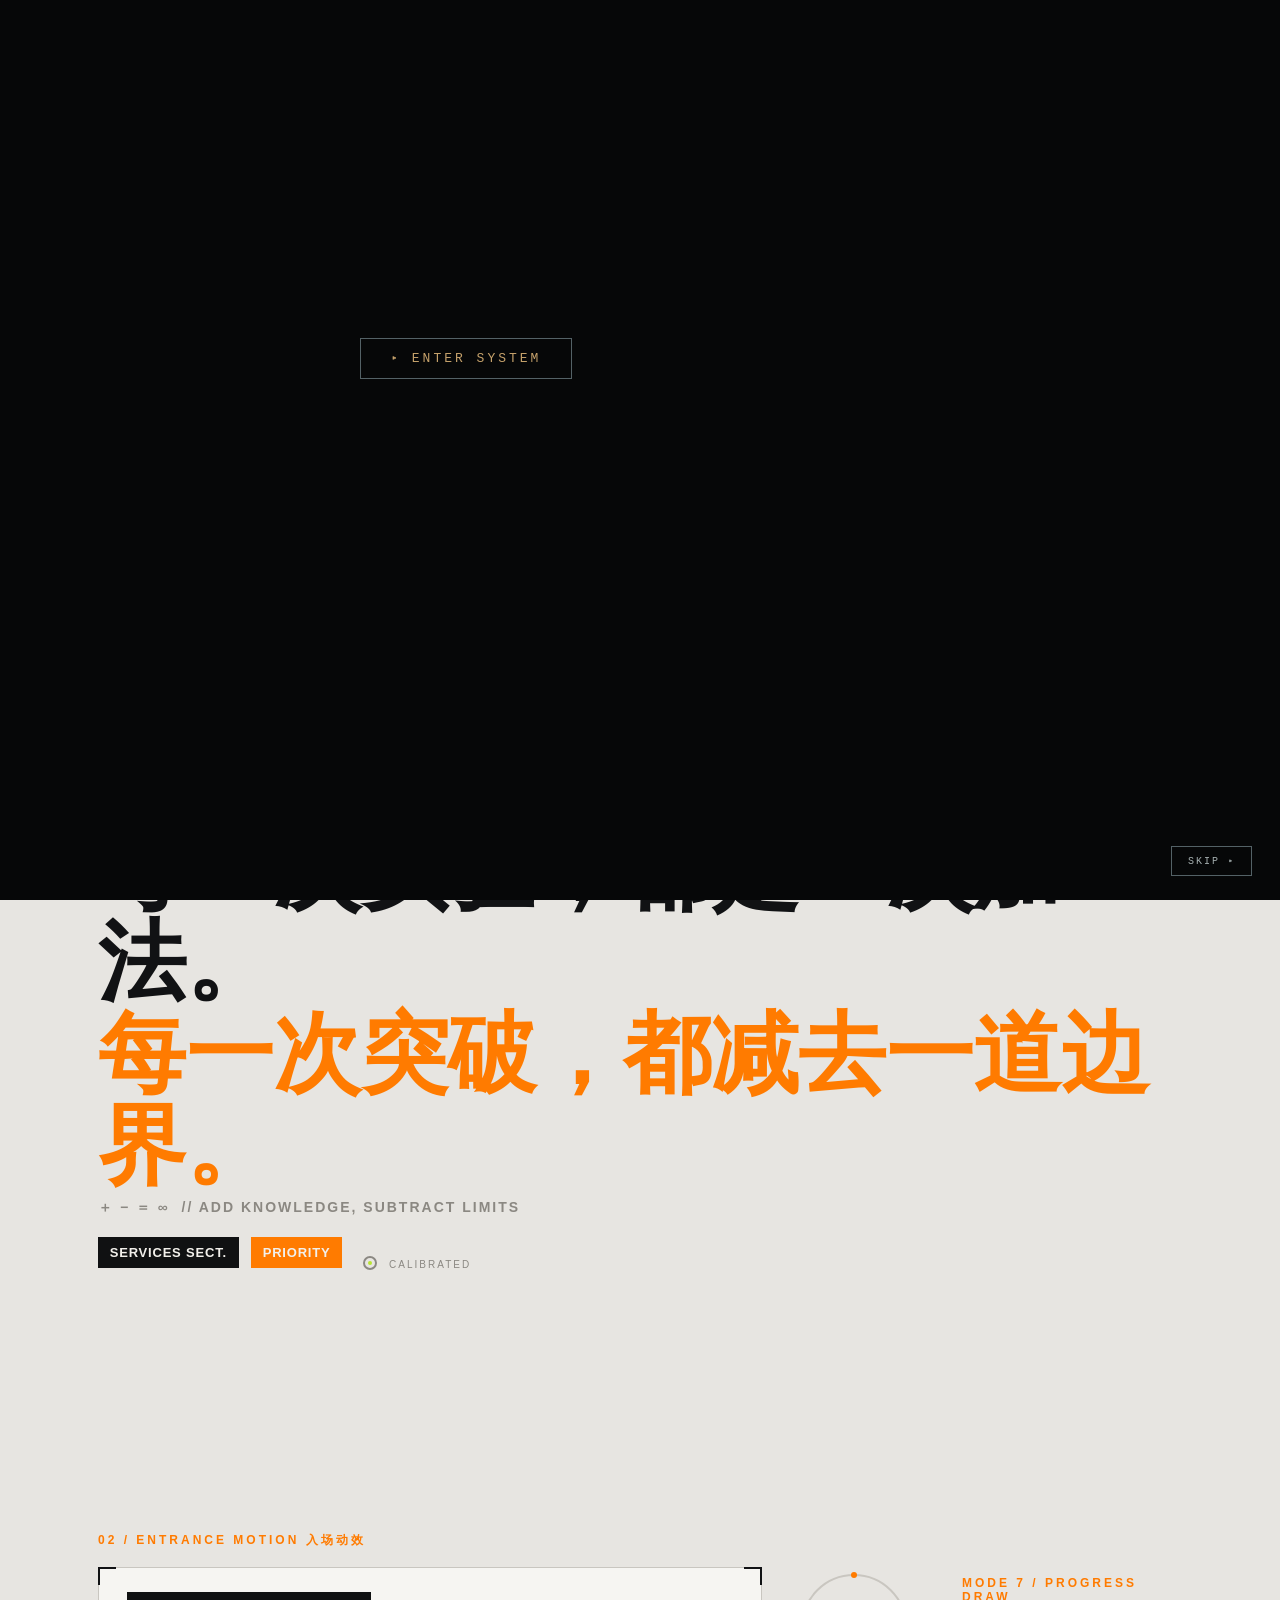
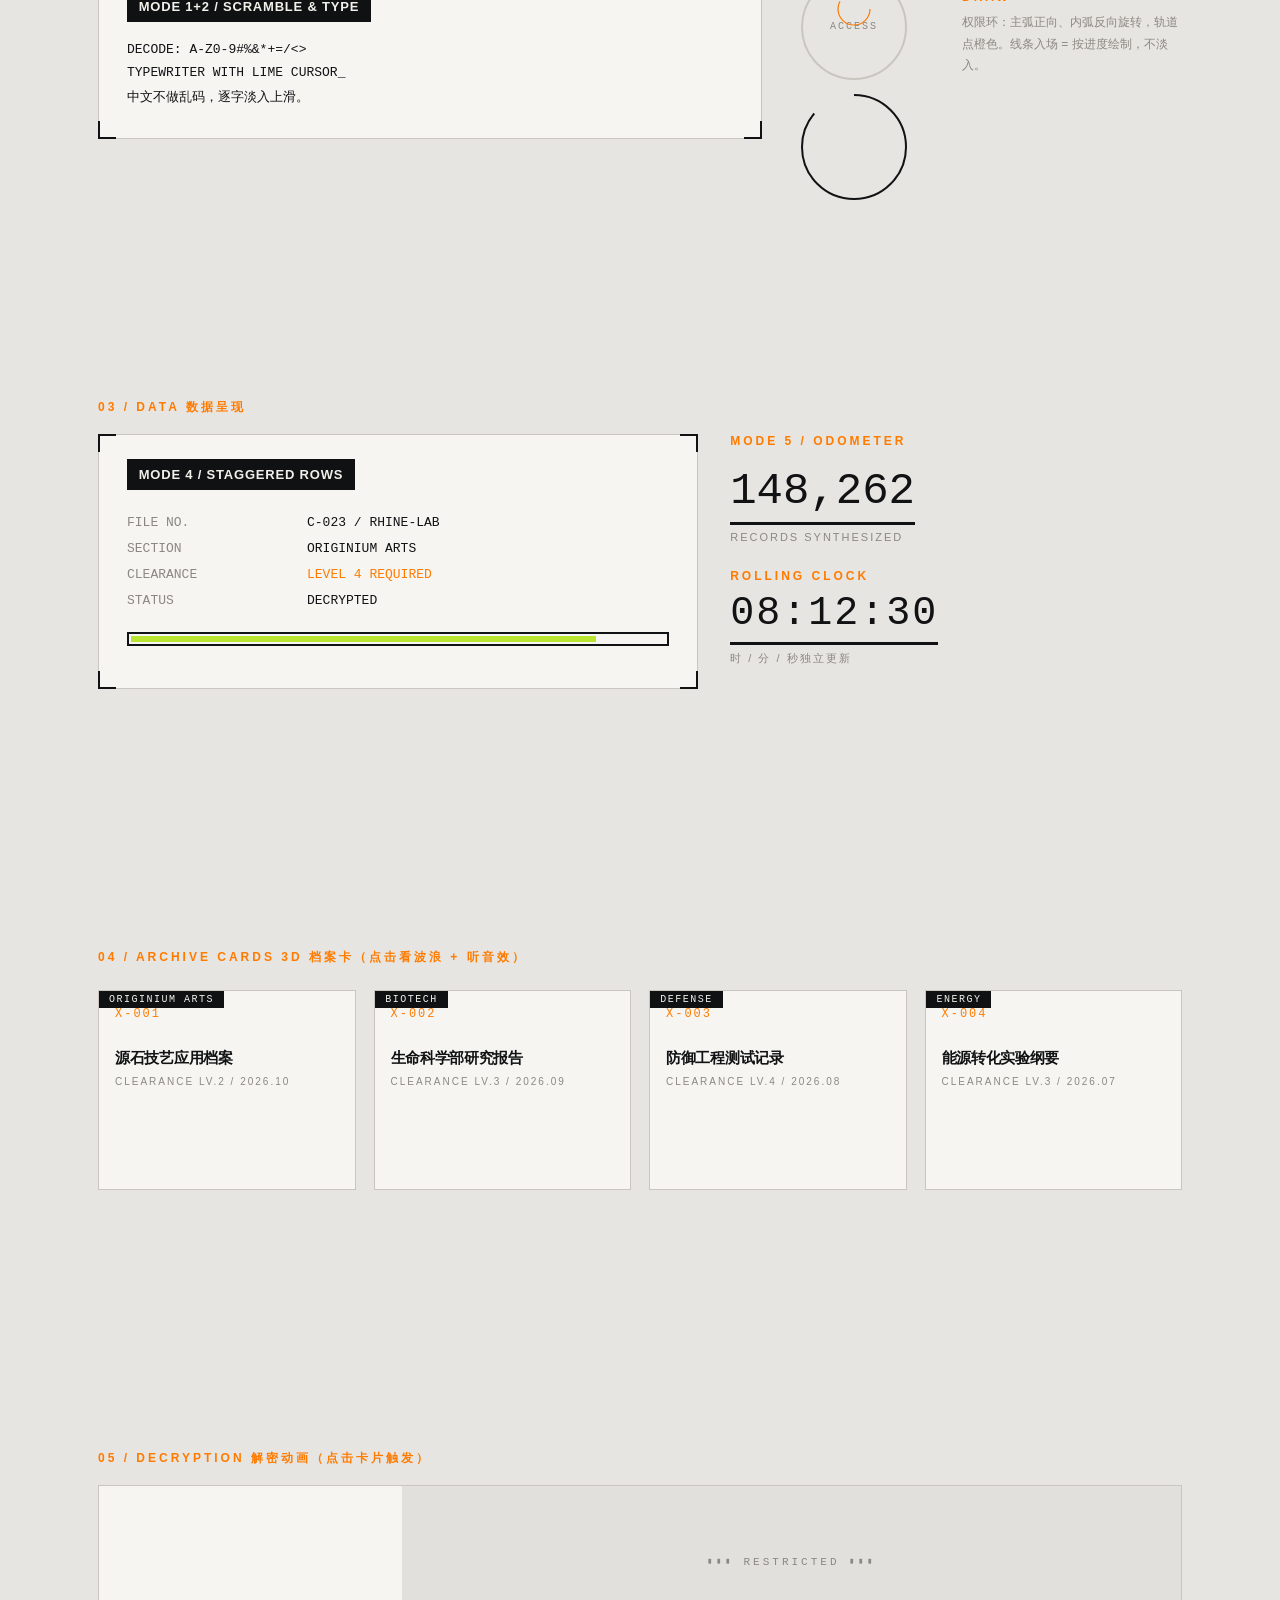
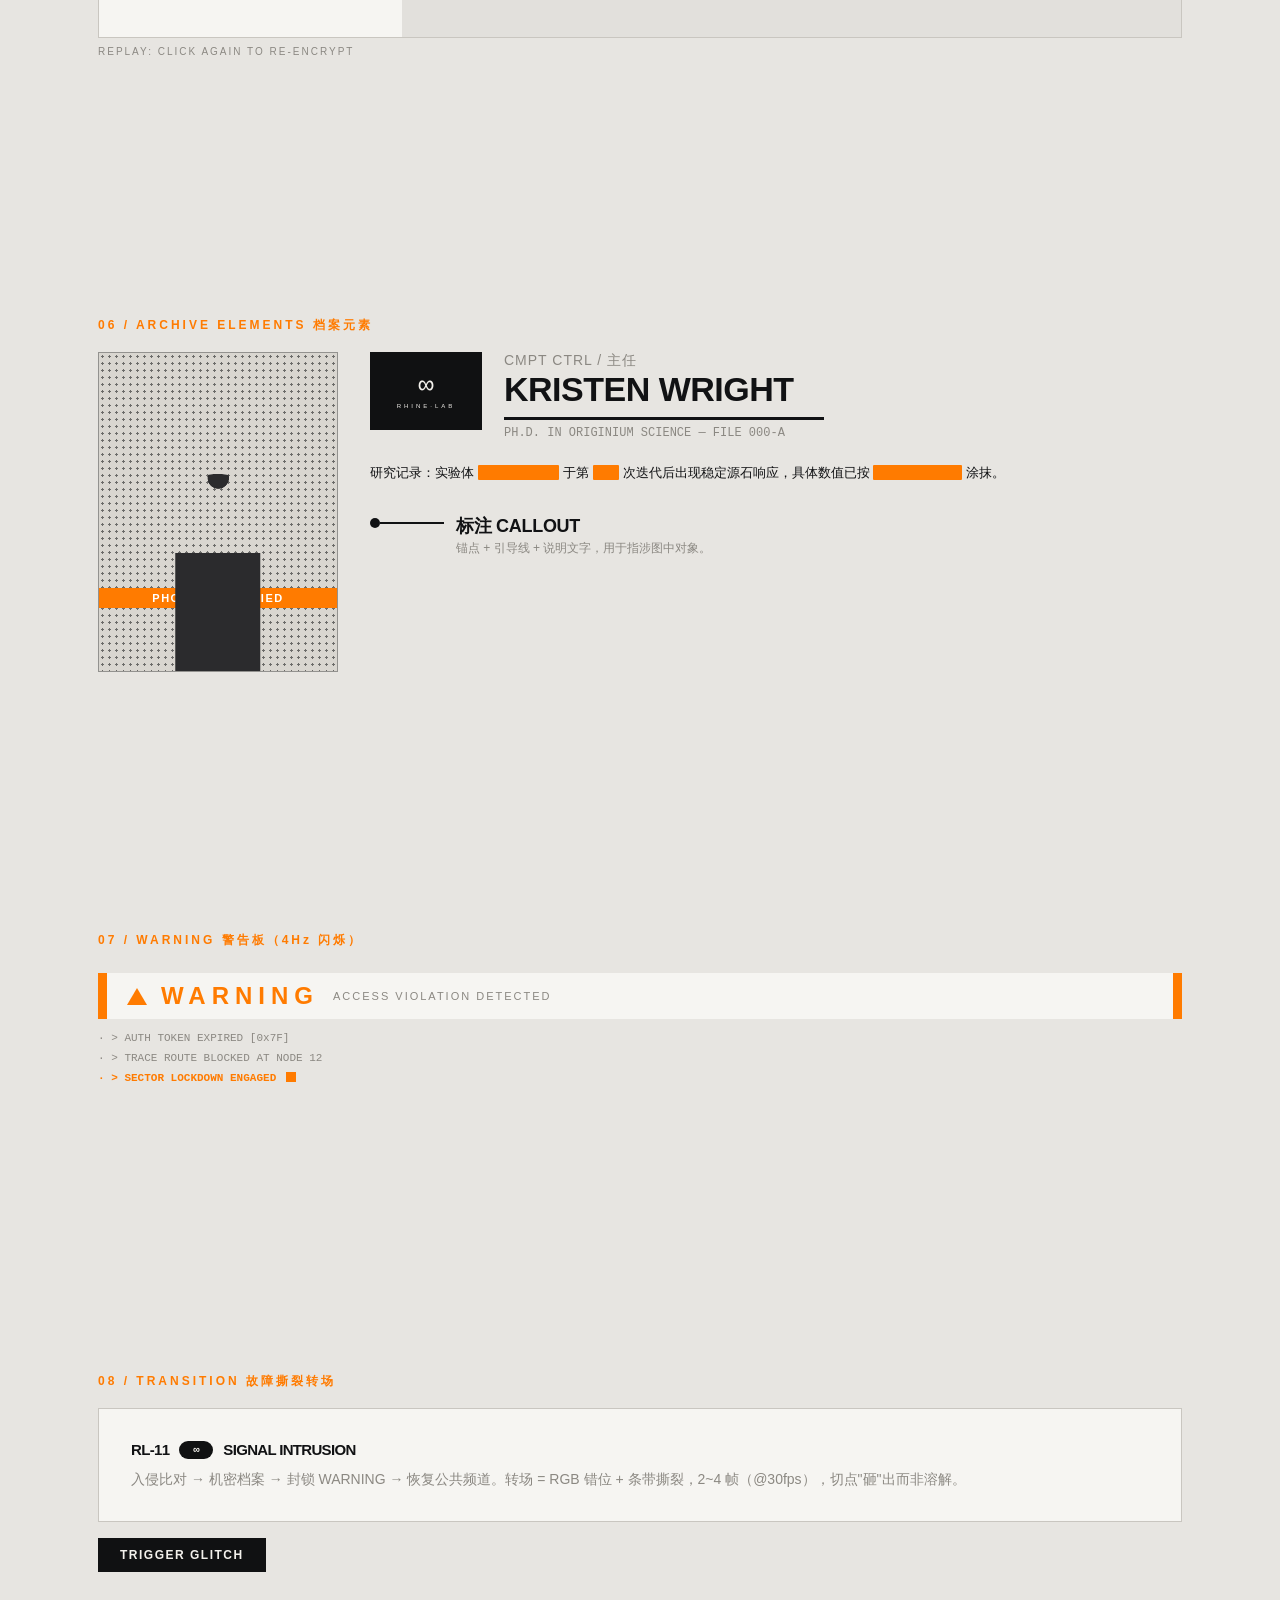
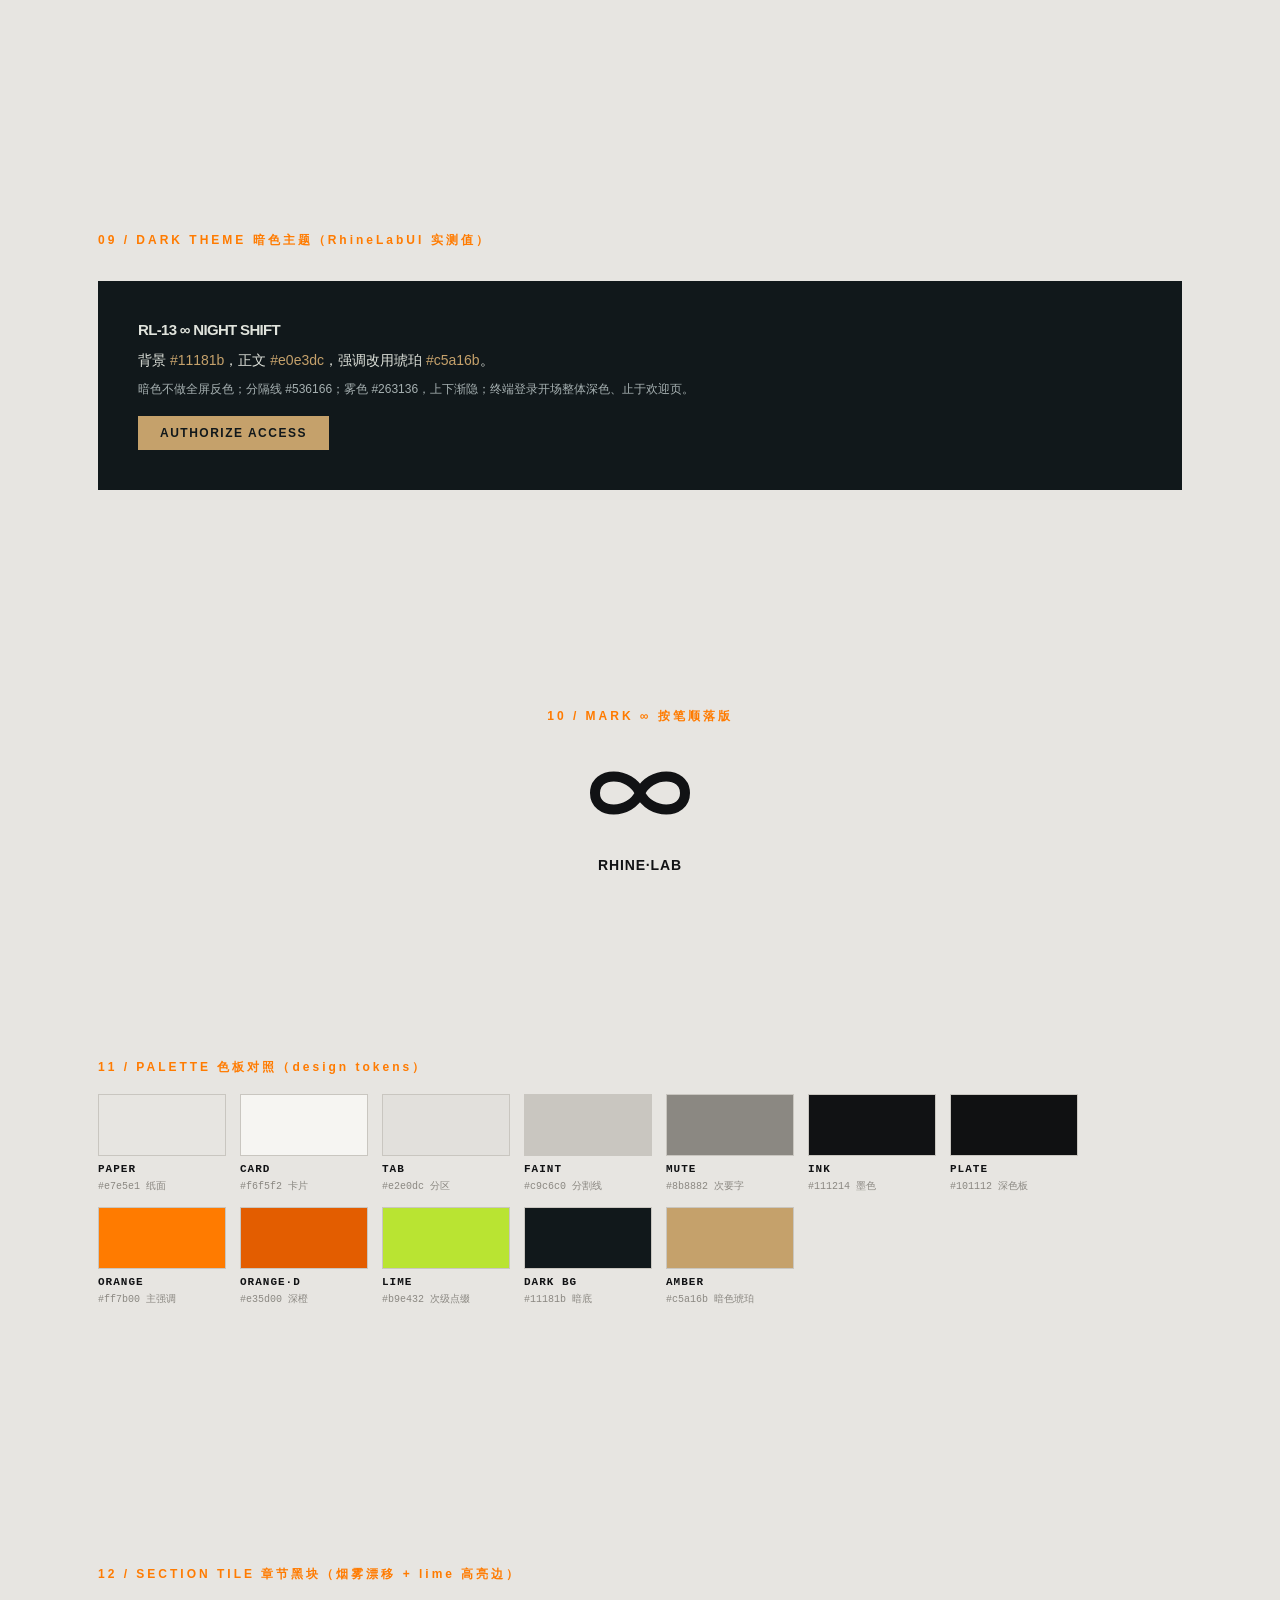
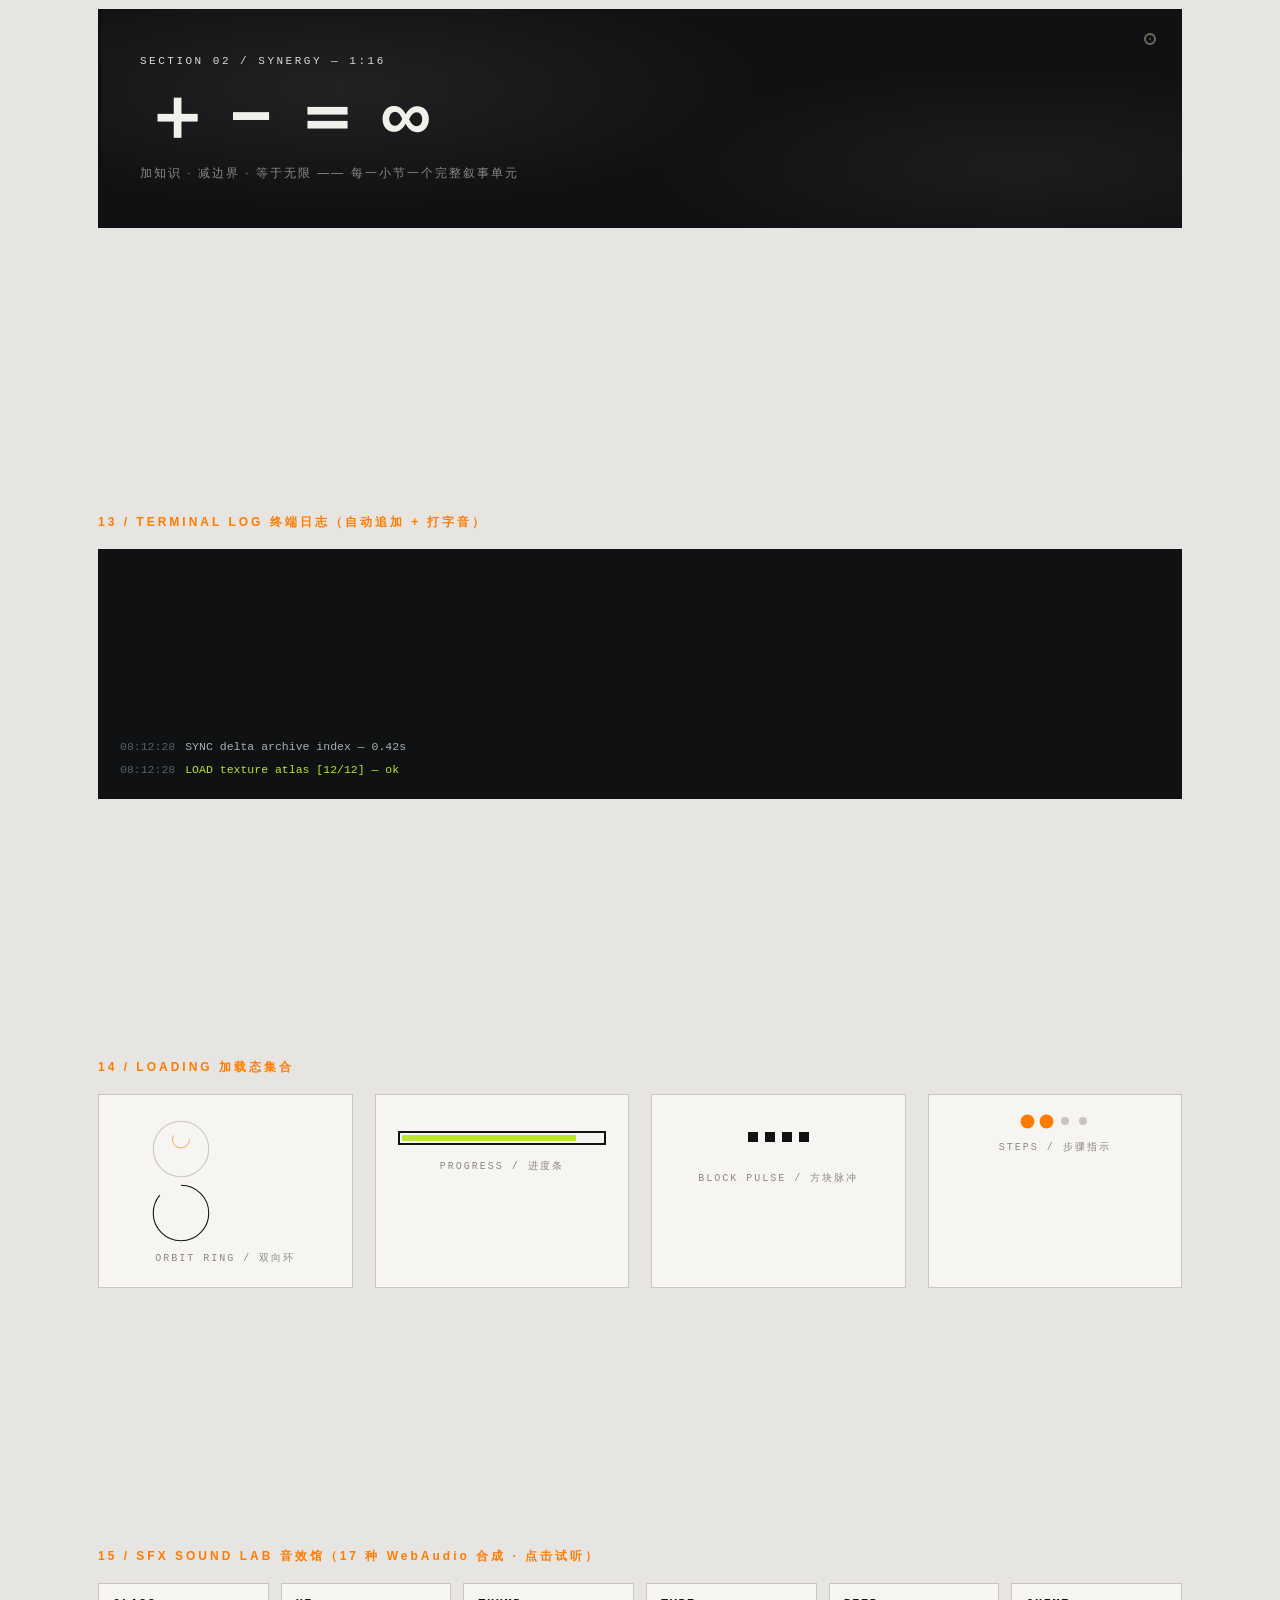
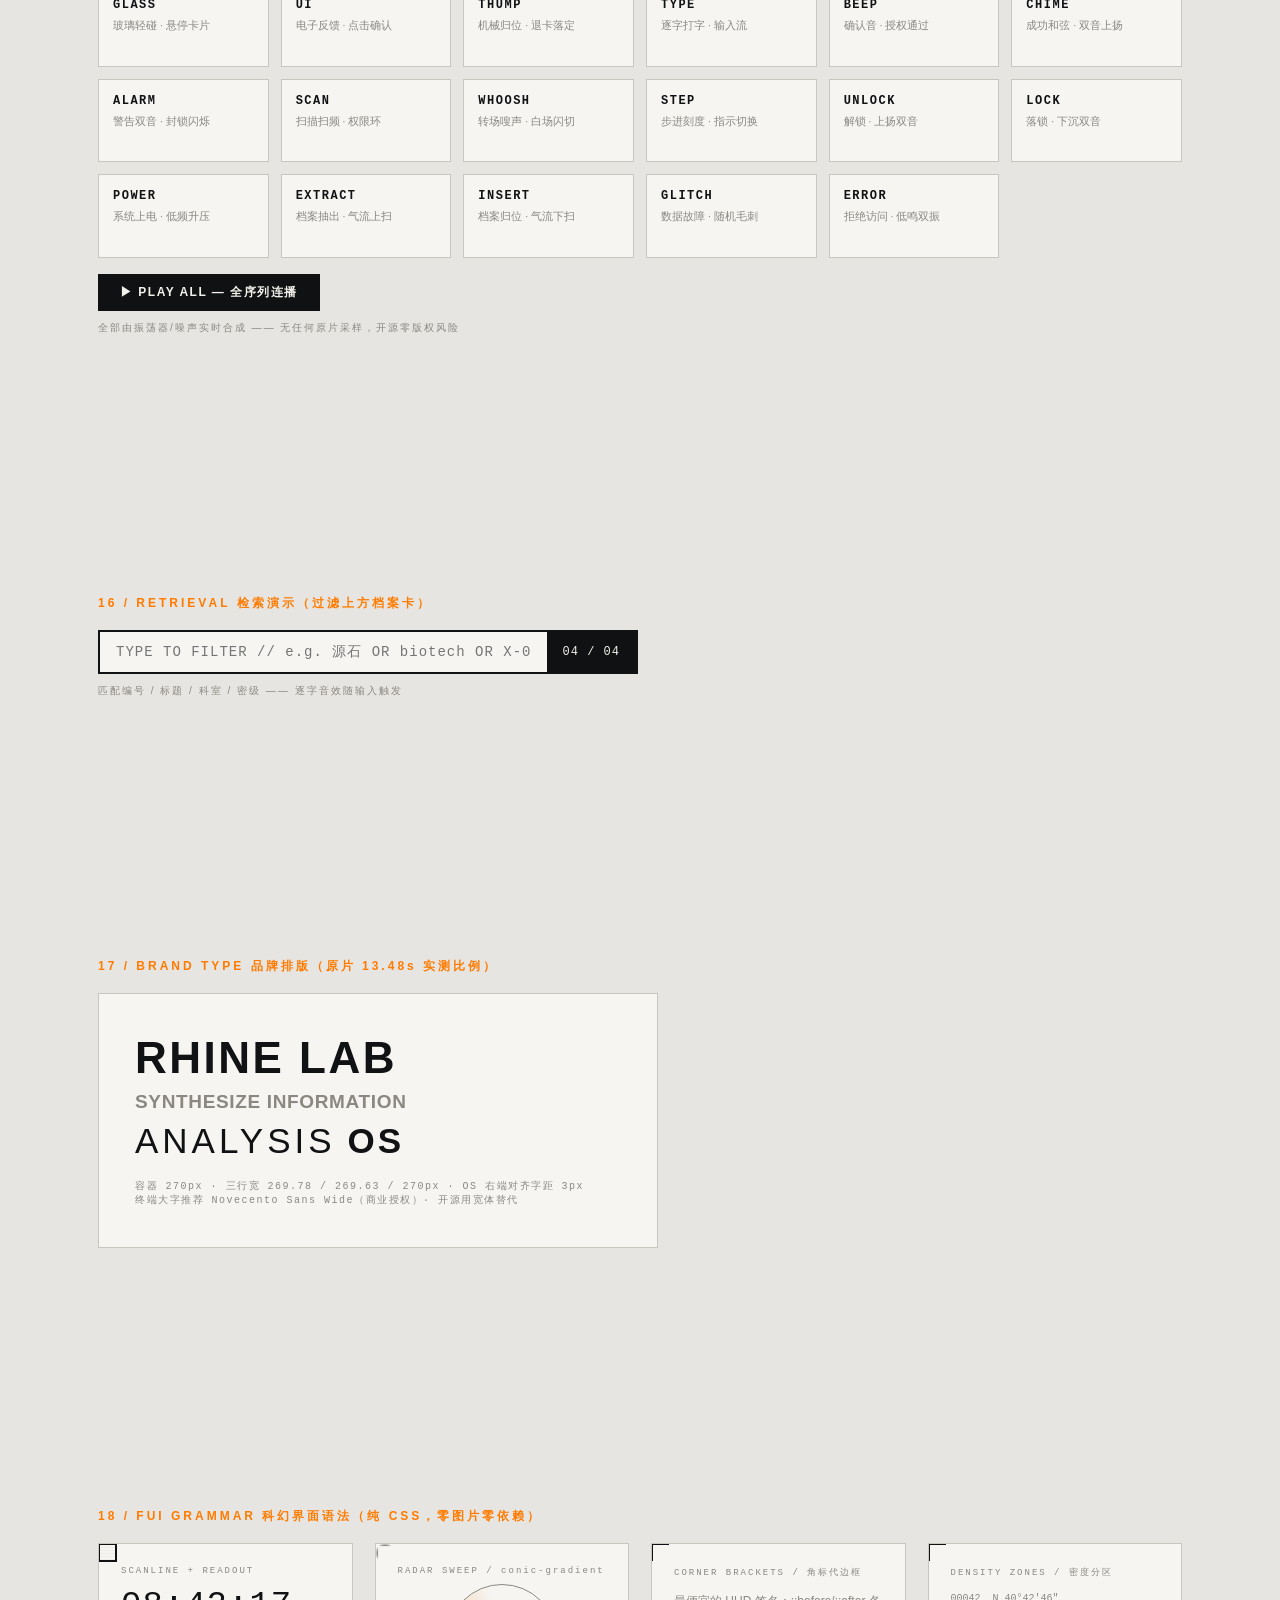
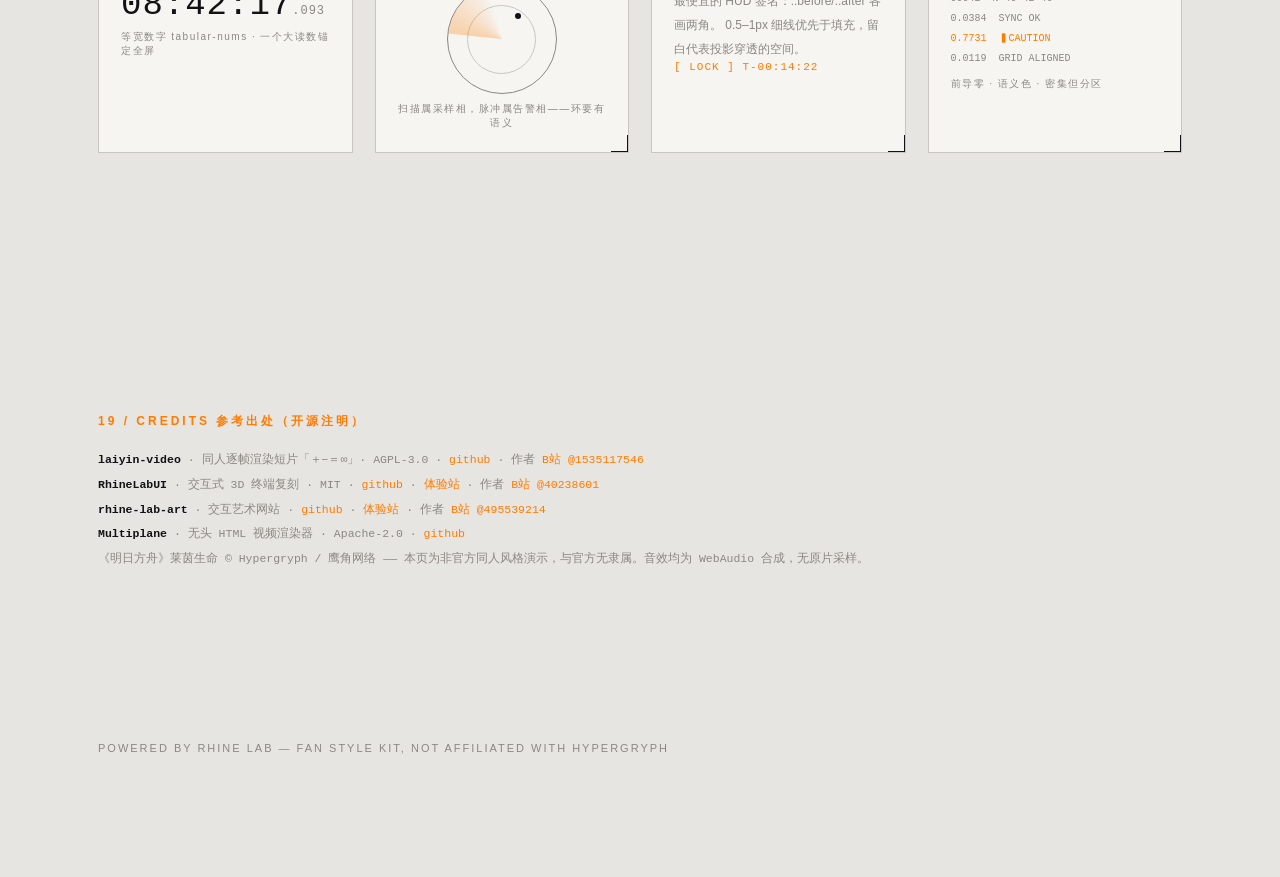
==== commit 88256499: "Boot ENTER SYSTEM gate unlocks audio on first visit (full boot with SFX); subtitle plate text bug fi" ====
--- a/assets/starter/index.html
+++ b/assets/starter/index.html
@@ -469,7 +469,22 @@
 .boot .b-welcome .w1 { font-size: 12px; letter-spacing: 4px; color: #a6b0b1; }
 .boot .b-welcome .w2 { font-size: clamp(26px, 4.5vw, 40px); font-weight: 700; letter-spacing: 1px; color: #e0e3dc; margin: 8px 0; }
 .boot .b-welcome .w2 .amp { color: #c5a16b; }
-.boot .b-skip {
+.boot .b-enter {
+  display: none;
+  text-align: center;
+  margin-top: 26px;
+  font-family: var(--rl-font-mono);
+  font-size: 13px;
+  letter-spacing: 3px;
+  color: #c5a16b;
+  border: 1px solid #536166;
+  padding: 12px 30px;
+  cursor: pointer;
+  animation: rl-enter-pulse 2.2s ease-in-out infinite;
+}
+.boot.standby .b-enter { display: inline-block; }
+@keyframes rl-enter-pulse { 50% { border-color: #c5a16b; color: #e0e3dc; } }
+.b-skip {
   position: absolute; right: 28px; bottom: 24px;
   background: none; border: 1px solid #536166; color: #a6b0b1;
   font-family: var(--rl-font-mono); font-size: 10px; letter-spacing: 2px;
@@ -701,6 +716,7 @@
     <div class="b-line" data-text="RHINE LAB TERMINAL / ANALYSIS OS v2.4"></div>
     <div class="b-line" data-text="&gt; ACCESS REQUEST // OPERATOR: KRISTEN"></div>
     <div class="b-line" data-text="&gt; AUTHENTICATING ......"></div>
+    <div class="b-enter">▸ ENTER SYSTEM</div>
     <div class="b-ring-wrap">
       <svg class="b-ring" viewBox="0 0 110 110">
         <circle class="r-track" cx="55" cy="55" r="42"/>
@@ -1367,7 +1383,7 @@
     delete overlay.dataset.running;
     return;
   }
-  overlay.classList.remove("off", "scanning", "flashing");
+  overlay.classList.remove("off", "scanning", "flashing", "standby");
   const lines = [...overlay.querySelectorAll(".b-line")];
   const ring = overlay.querySelector(".b-ring-wrap");
   const welcome = overlay.querySelector(".b-welcome");
@@ -1924,7 +1940,8 @@
     subLast = i;
     const h = cur.querySelector(".demo-h");
     const cnText = h ? h.textContent : "RHINE LAB";
-    rlCjkReveal(subCn, { duration: Math.min(700, 90 * [...cnText].length) });   // 中文逐字滑入
+    subCn.textContent = cnText;                     // ★ 先更新文本，再让动画播"新内容"
+    rlCjkReveal(subCn, { duration: Math.min(700, 90 * [...cnText].length) });
     subEn.dataset.text = "SECTION " + String(i).padStart(2, "0") + " / " + String(pages.length).padStart(2, "0") + " · RHINE LAB OS";
     rlScramble(subEn, { duration: 420 });           // 英文乱码解码
   };
@@ -1968,6 +1985,7 @@
   document.addEventListener("pointermove", armIdle, { passive: true });
 
   window.addEventListener("keydown", (e) => {
+    if (document.querySelector(".boot:not(.off)")) return;   // 开场遮罩期间不响应翻页
     const paging = e.code === "Space" || e.code === "ArrowDown" || e.code === "ArrowUp";
     if (e.target.closest("input,textarea")) {
       if (playing) pause();          // 输入框打字 = 接管，暂停巡演
@@ -2083,21 +2101,29 @@
   rlTour();
   // 音频解锁：浏览器要求首次用户手势后才能出声
   document.addEventListener("pointerdown", () => { try { rlAC().resume(); } catch (e) {} }, { once: true });
-  // 终端登录开场：载入即播；REPLAY BOOT 按钮重播
+  // 终端登录开场：standby 显示 ENTER SYSTEM，点击/回车 = 解锁音频并播放完整开场（含音效）
   const boot = document.querySelector(".boot[data-boot]");
   if (boot) {
-    // 兜底 1：无论发生什么，12s 后强制放行（重播时 running 标记保护）
     setTimeout(() => {
       if (!boot.classList.contains("off") && !boot.dataset.running) boot.classList.add("off");
-    }, 12000);
-    const start = () => setTimeout(() => rlBoot(boot).catch(() => boot.classList.add("off")), 250);
-    if (document.readyState === "loading") document.addEventListener("DOMContentLoaded", start);
-    else start();
+    }, 20000);
+    const enter = () => {
+      if (boot.dataset.running || boot.classList.contains("off")) return;
+      try { rlAC().resume(); } catch (err) {}          // ★ 用户手势解锁音频，开场全程有声
+      rlBoot(boot).catch(() => boot.classList.add("off"));
+    };
+    boot.classList.add("standby");
+    boot.querySelector(".b-enter")?.addEventListener("click", enter);
+    boot.addEventListener("keydown", (e) => {
+      if (e.code === "Enter" || e.code === "Space") { e.preventDefault(); enter(); }
+    });
+    if (window.matchMedia && matchMedia("(prefers-reduced-motion: reduce)").matches) boot.classList.add("off");
     document.querySelector("#boot-replay")?.addEventListener("click", () => {
       window.scrollTo({ top: 0, behavior: "instant" });
+      try { rlAC().resume(); } catch (err) {}
       rlBoot(boot);
     });
-    window.rlBoot = () => rlBoot(boot); // 控制台可手动重播
+    window.rlBoot = () => rlBoot(boot);
   }
 }
 document.addEventListener("DOMContentLoaded", rlActivate);
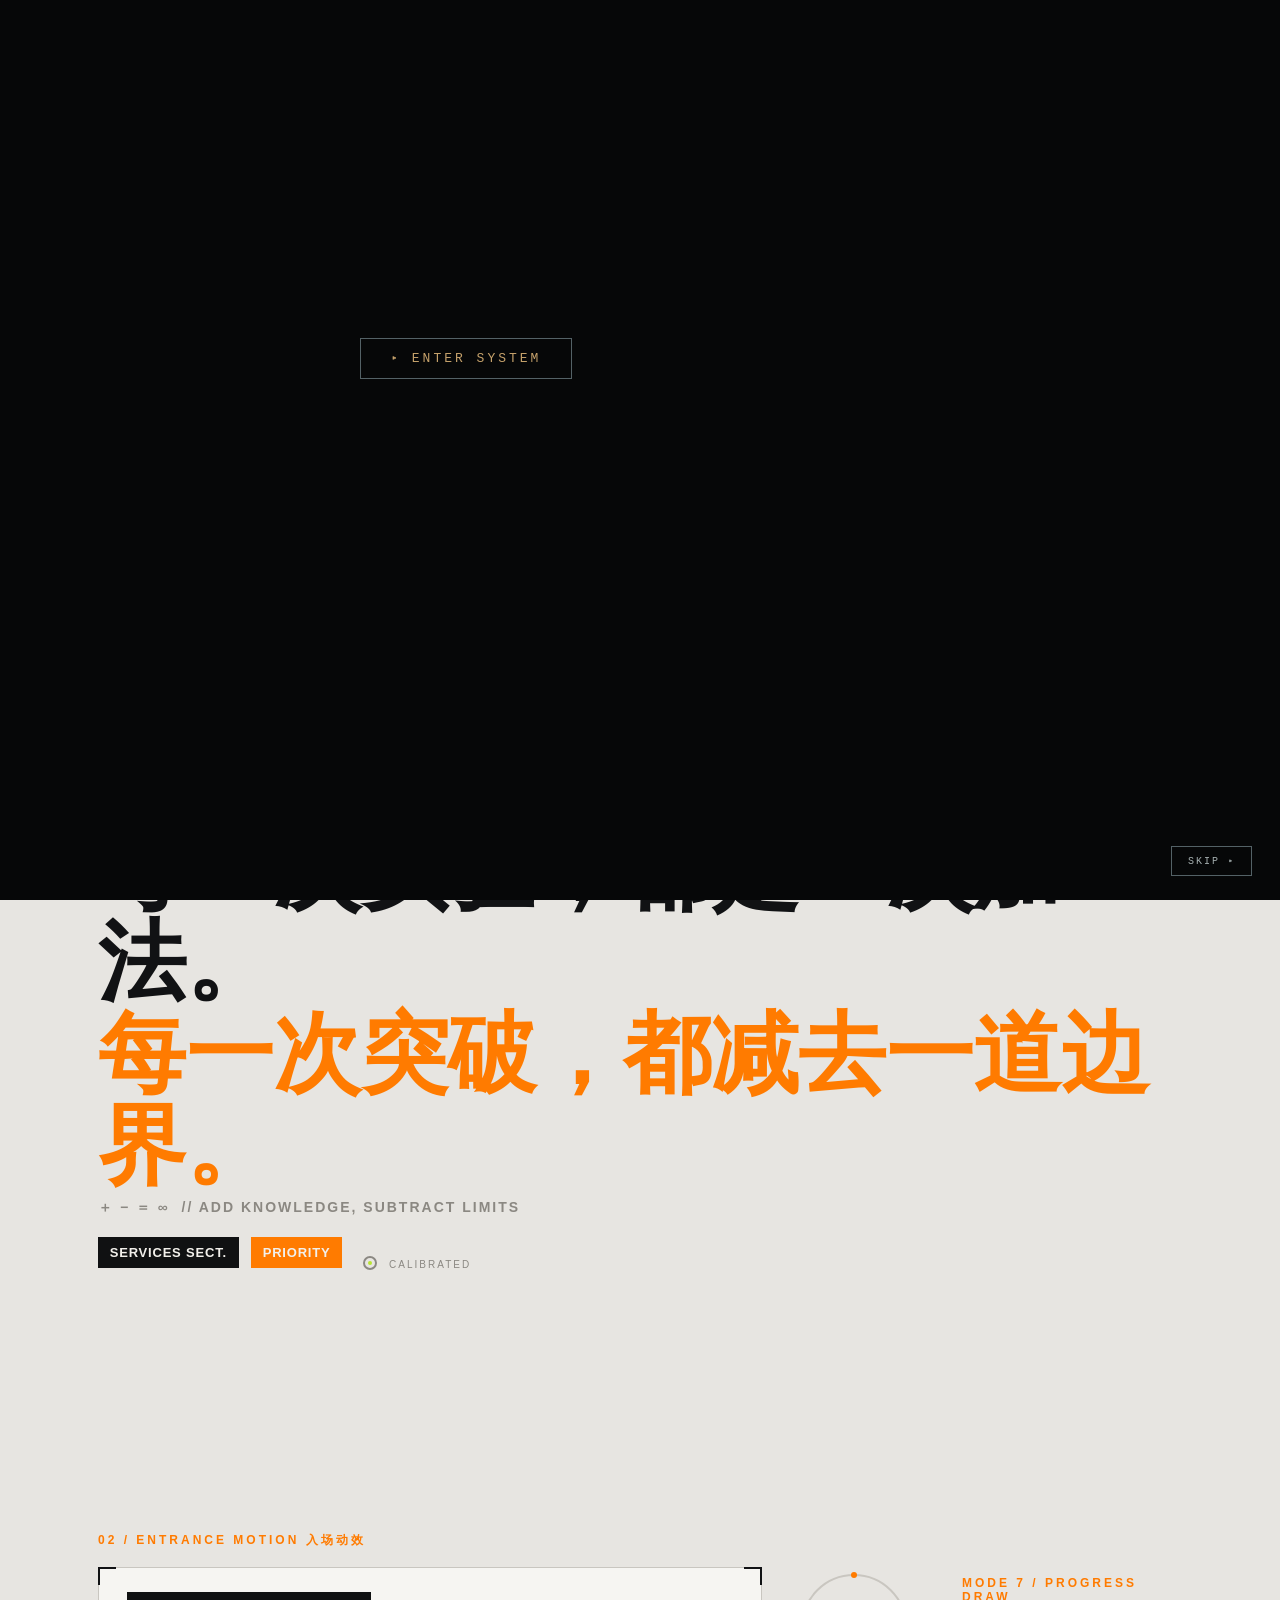
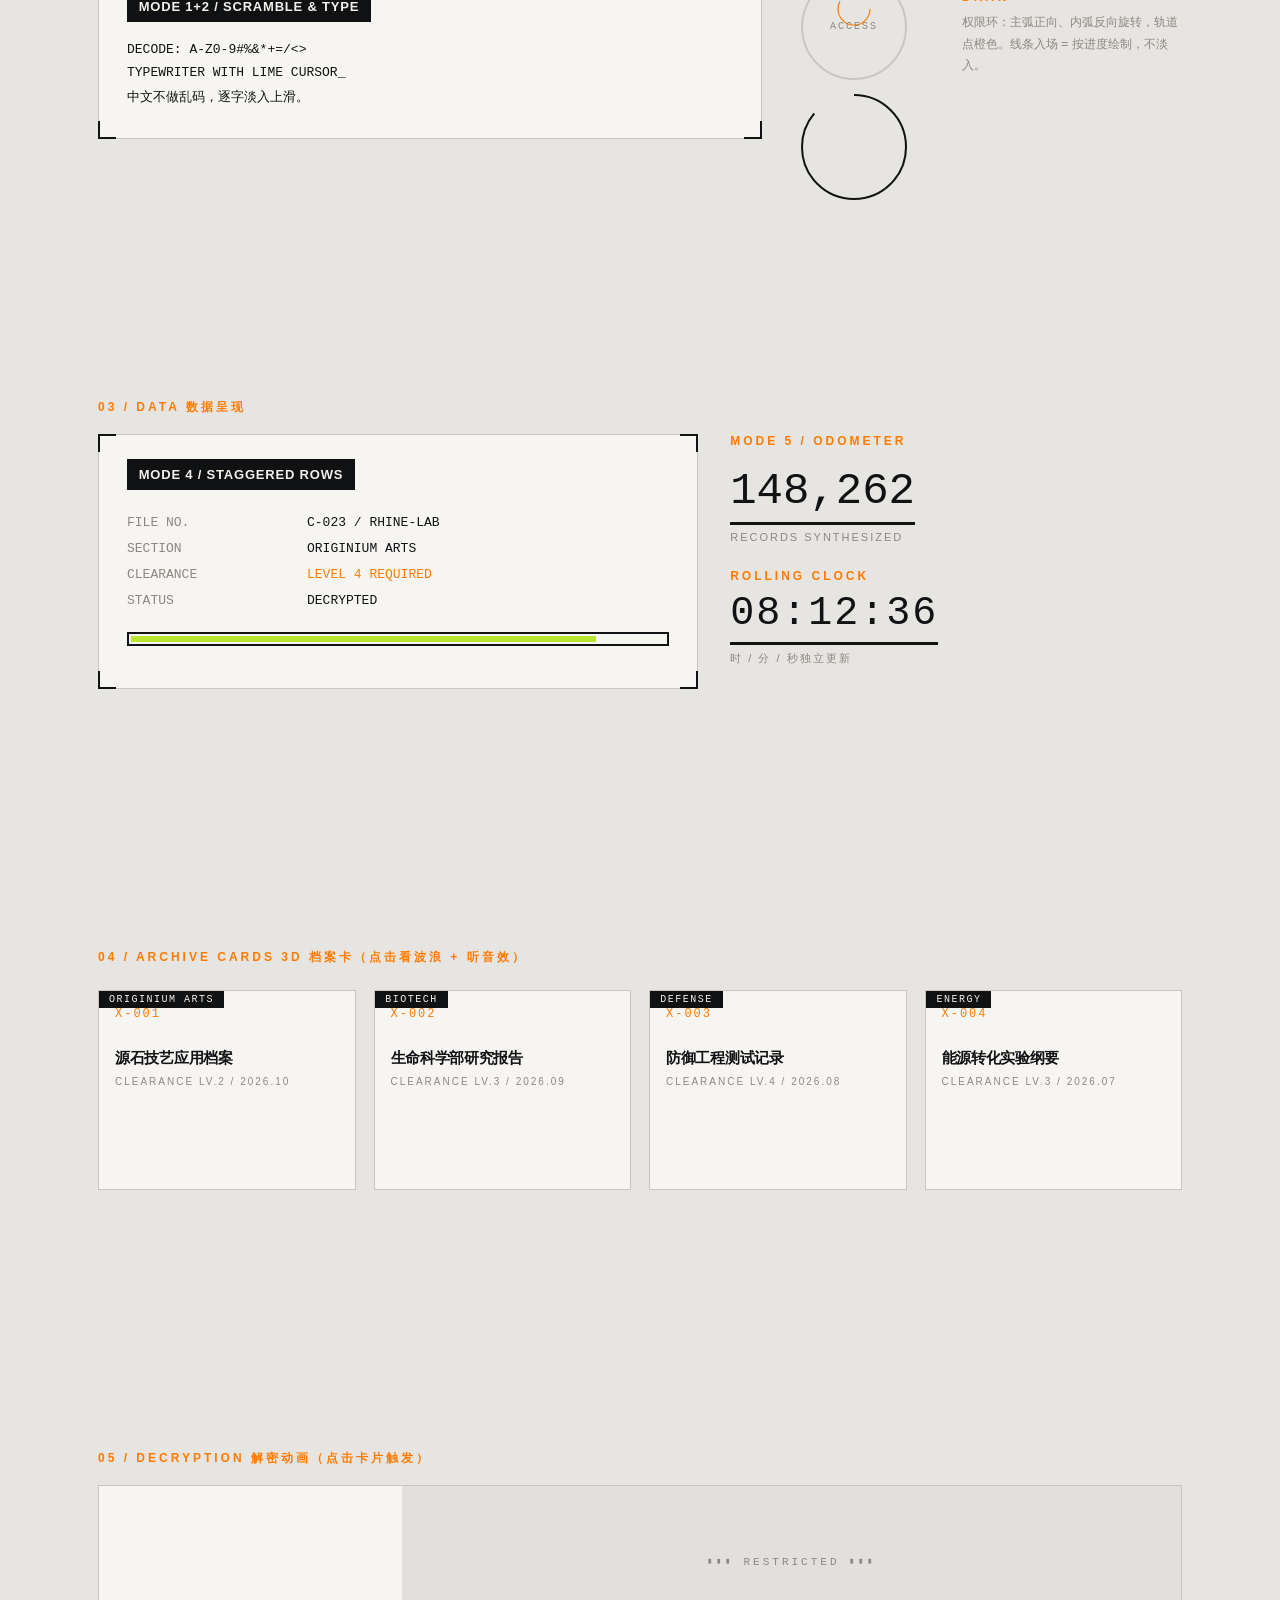
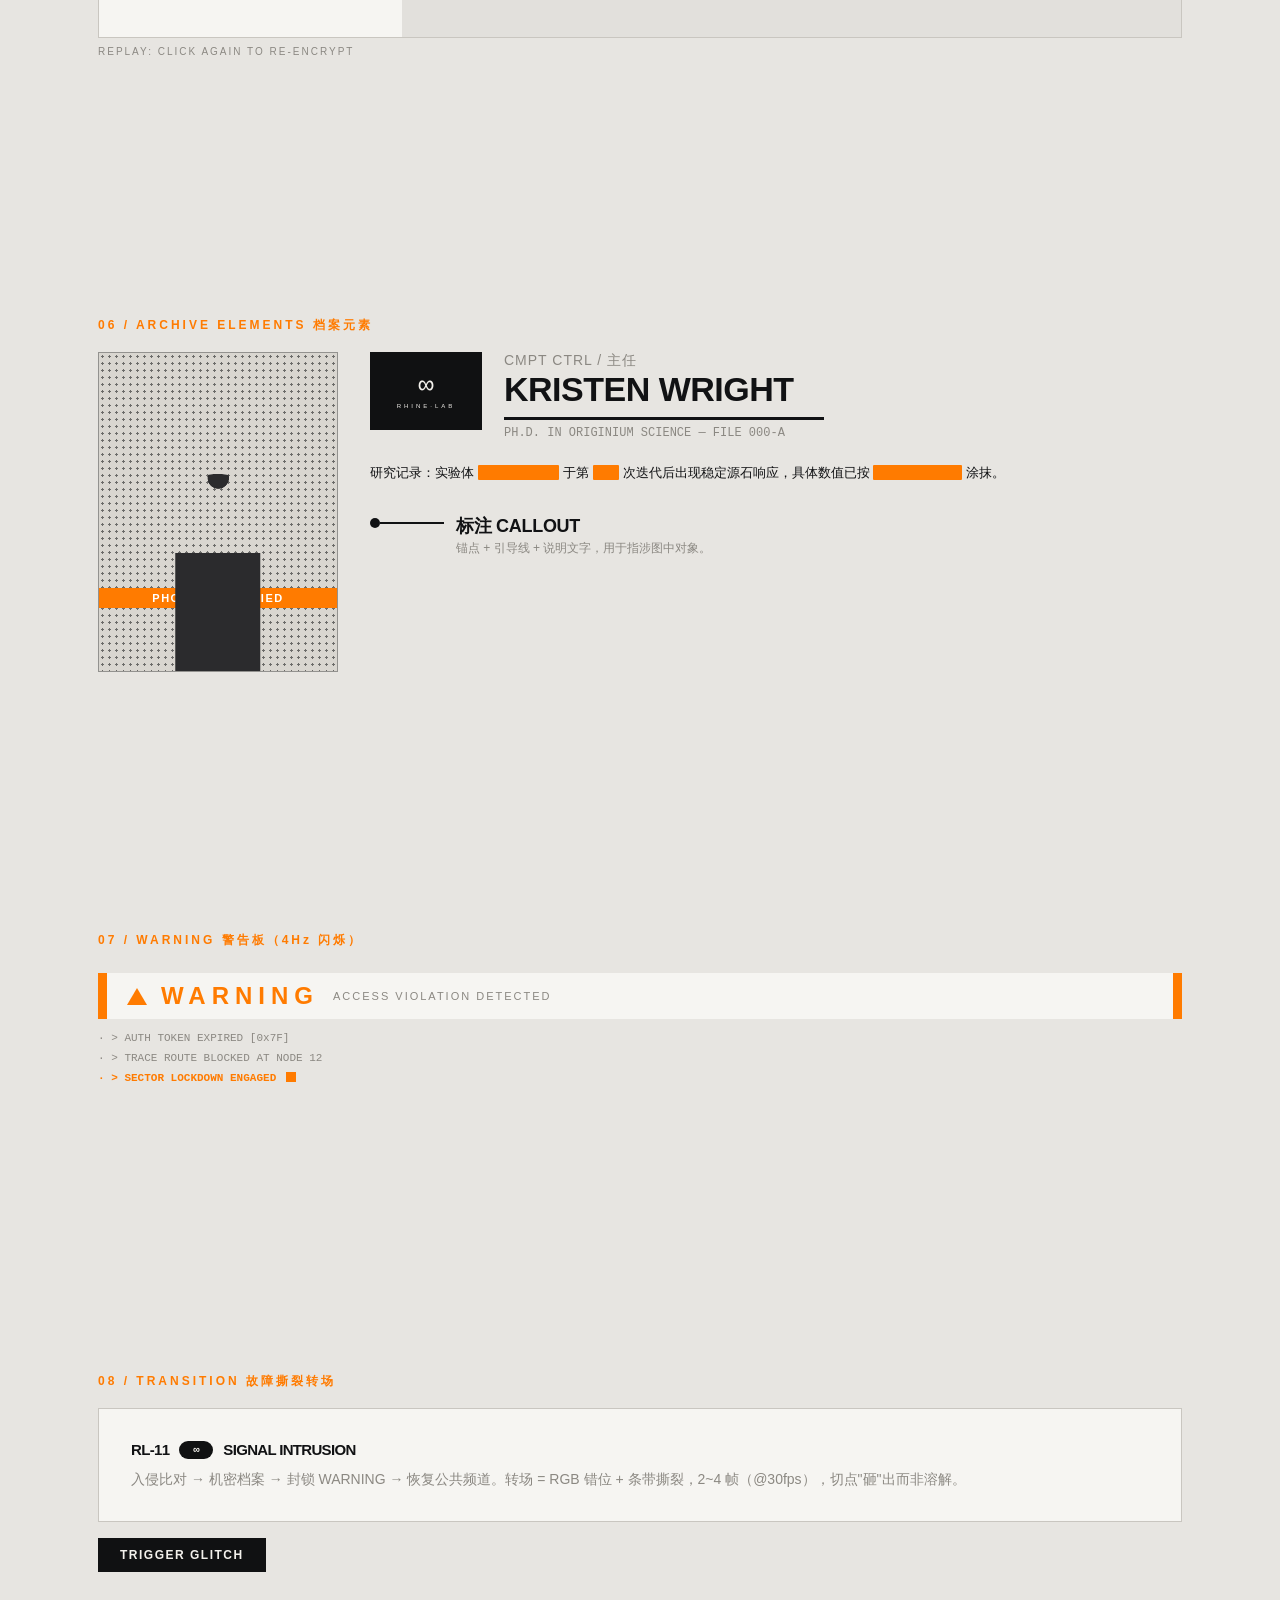
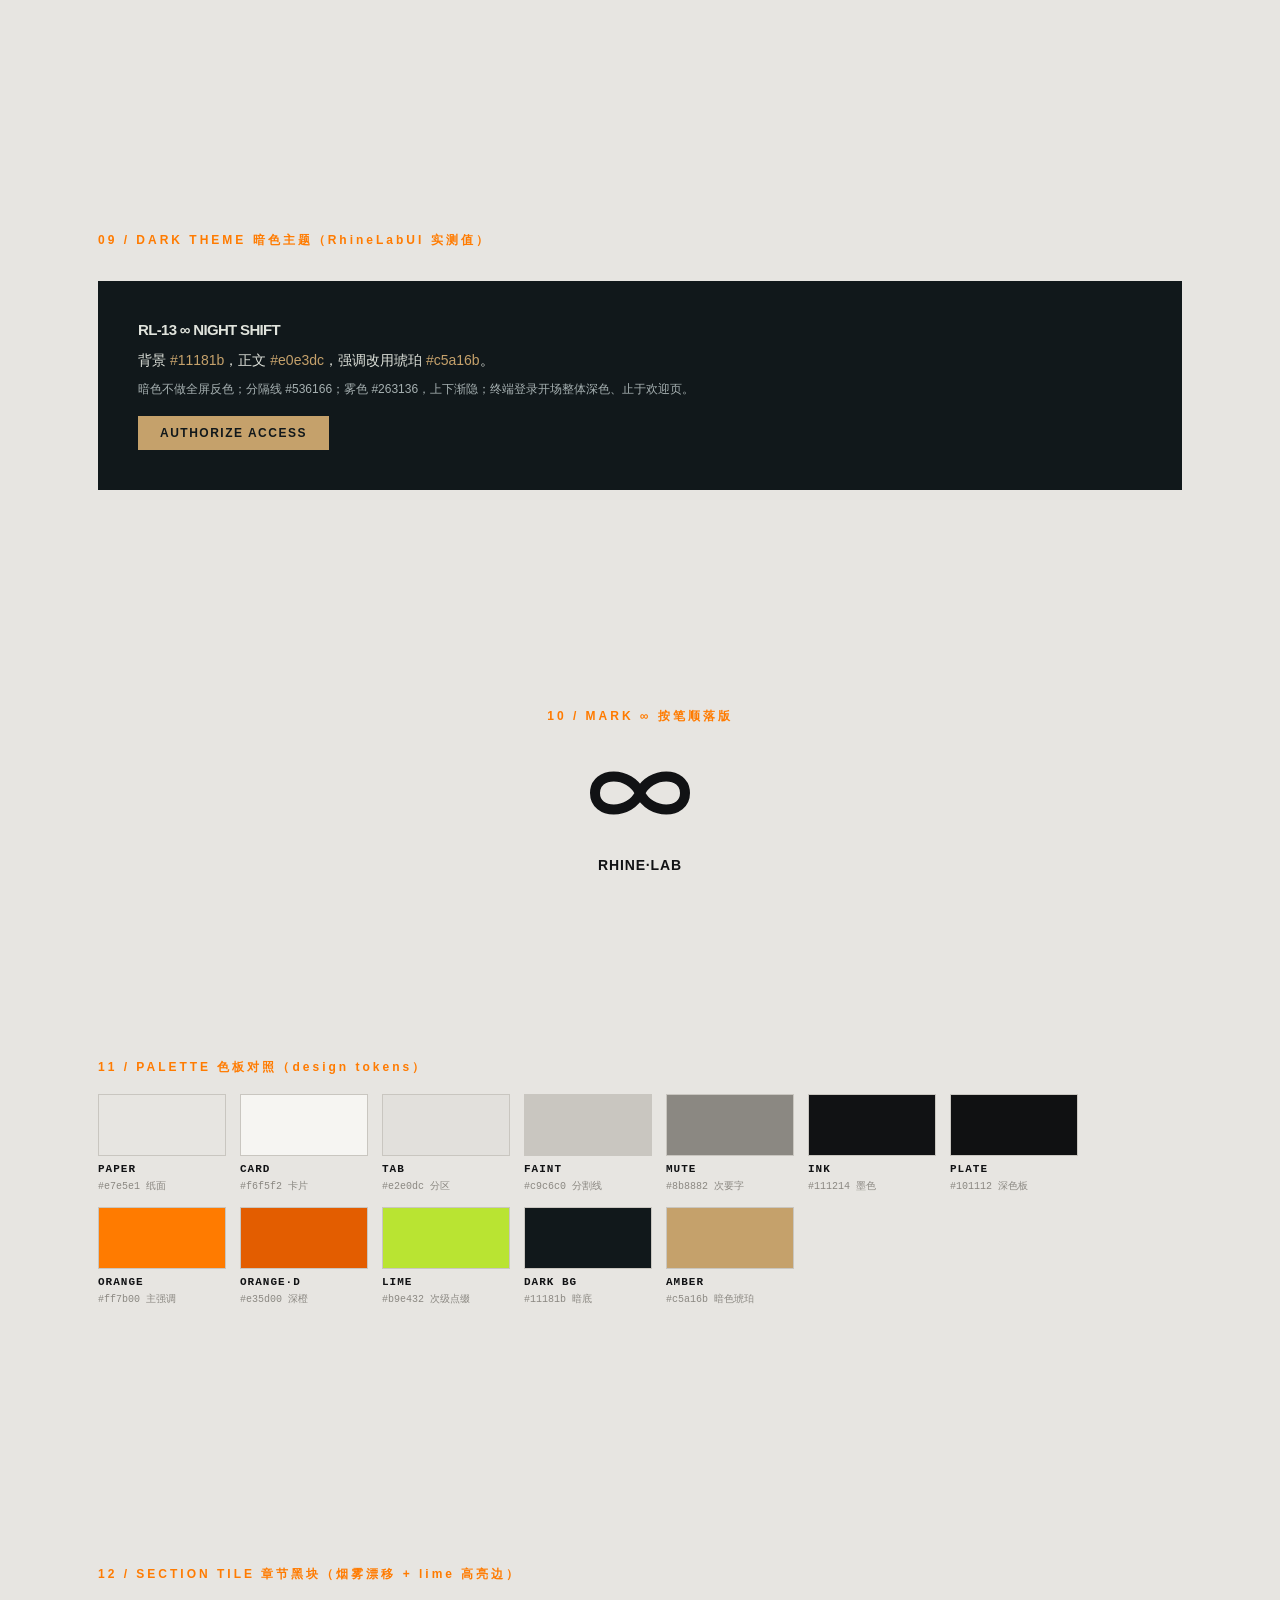
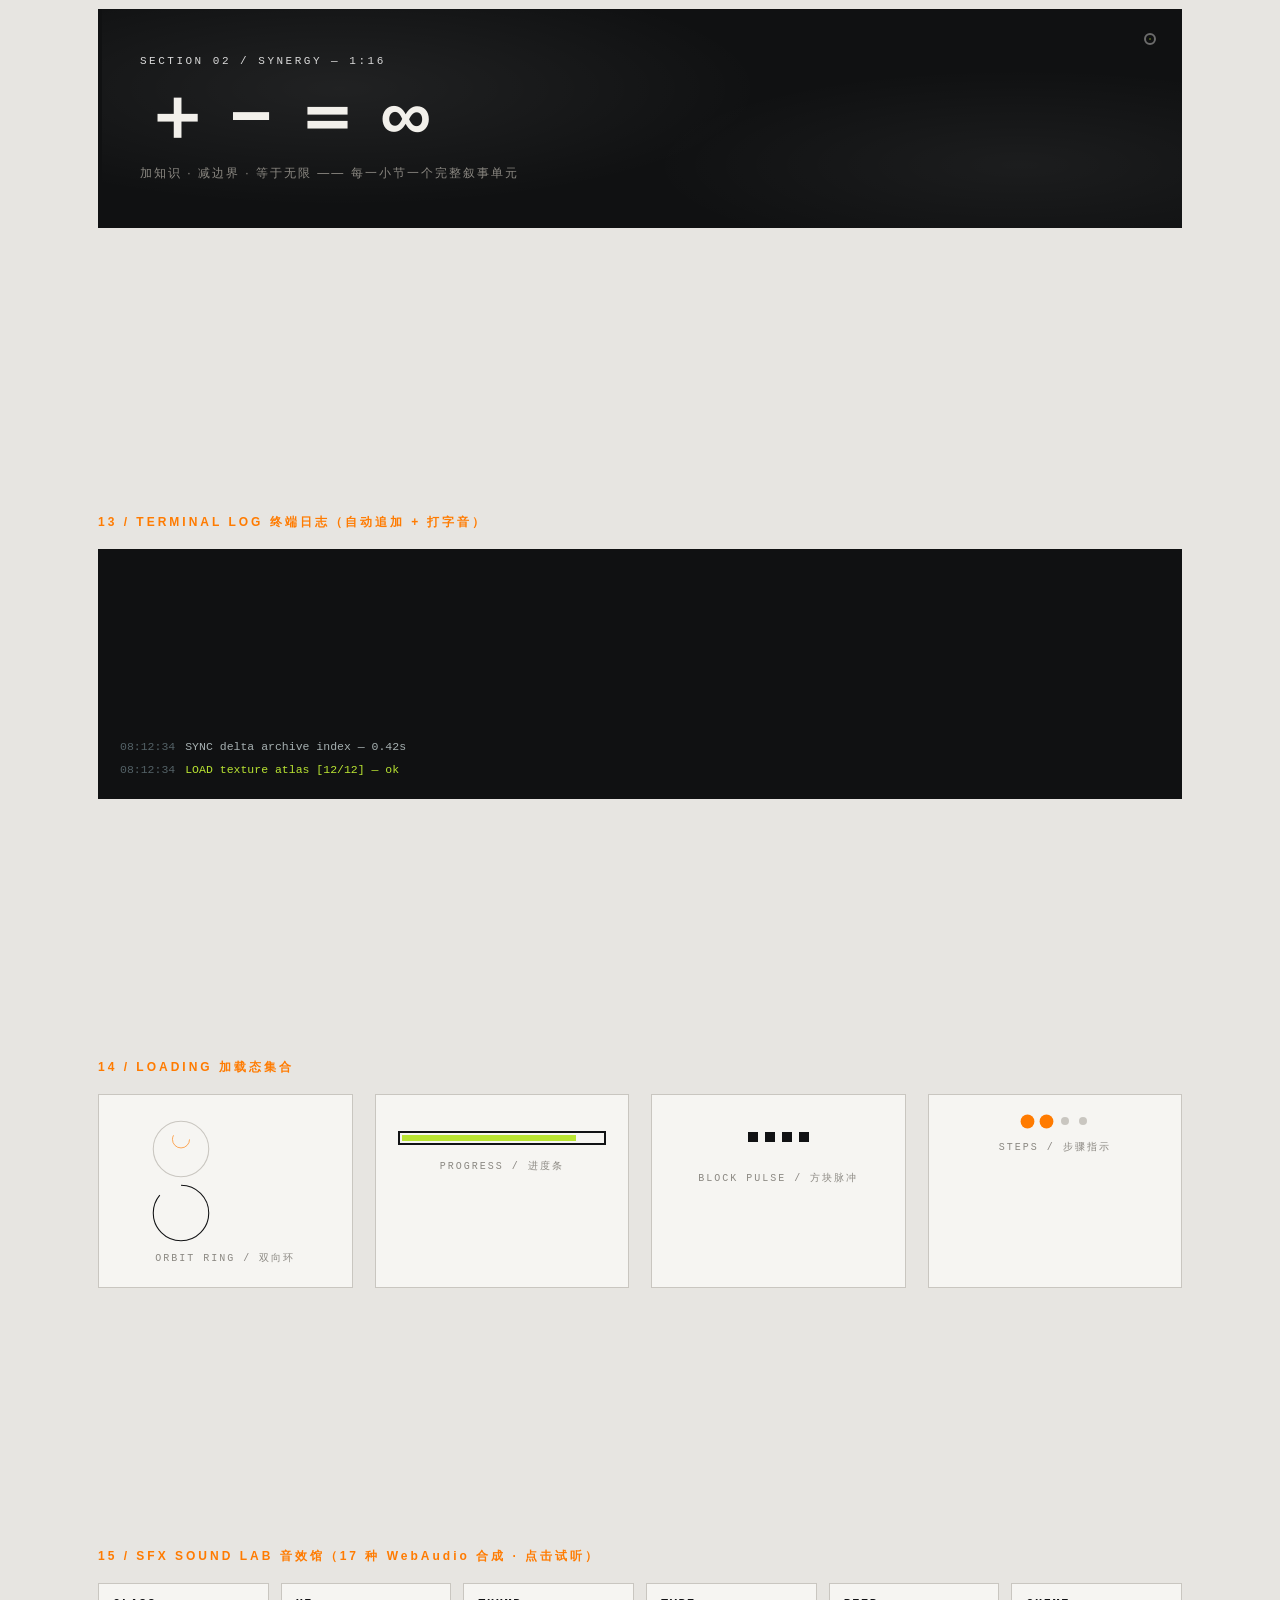
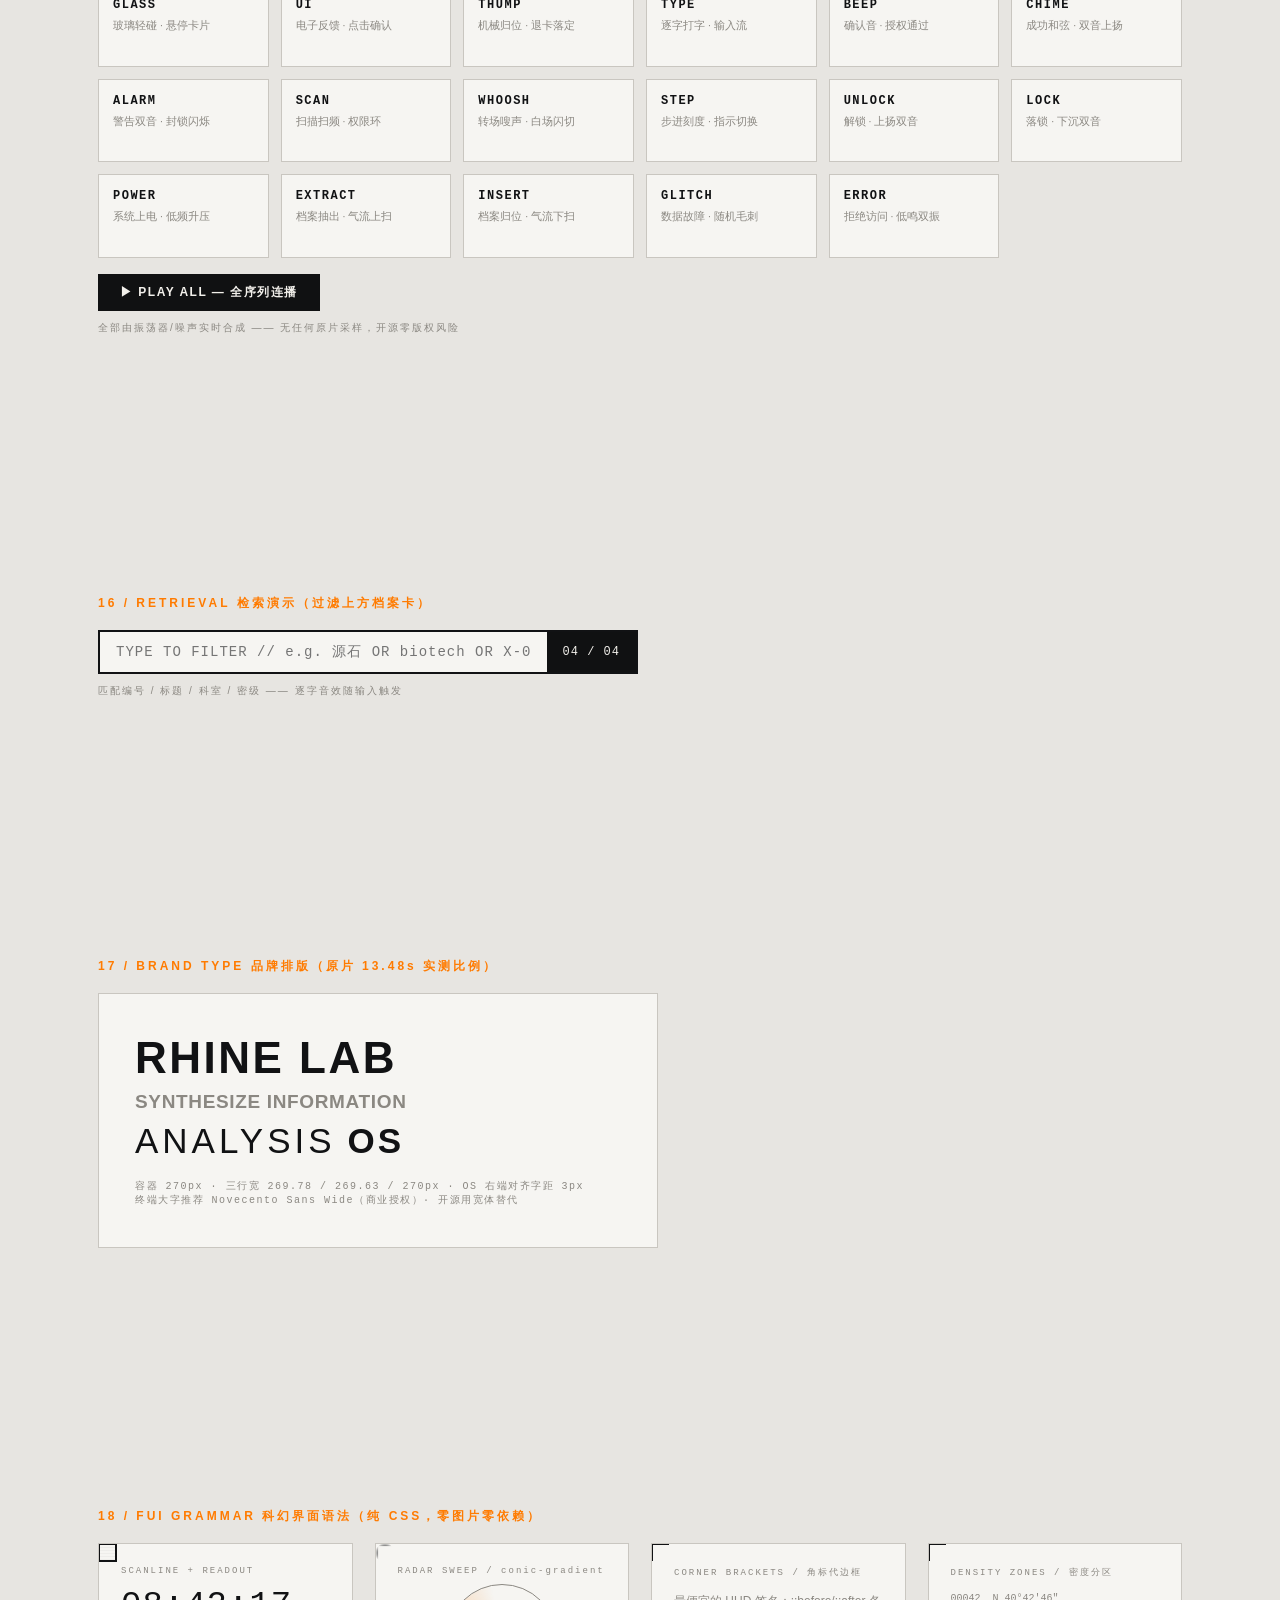
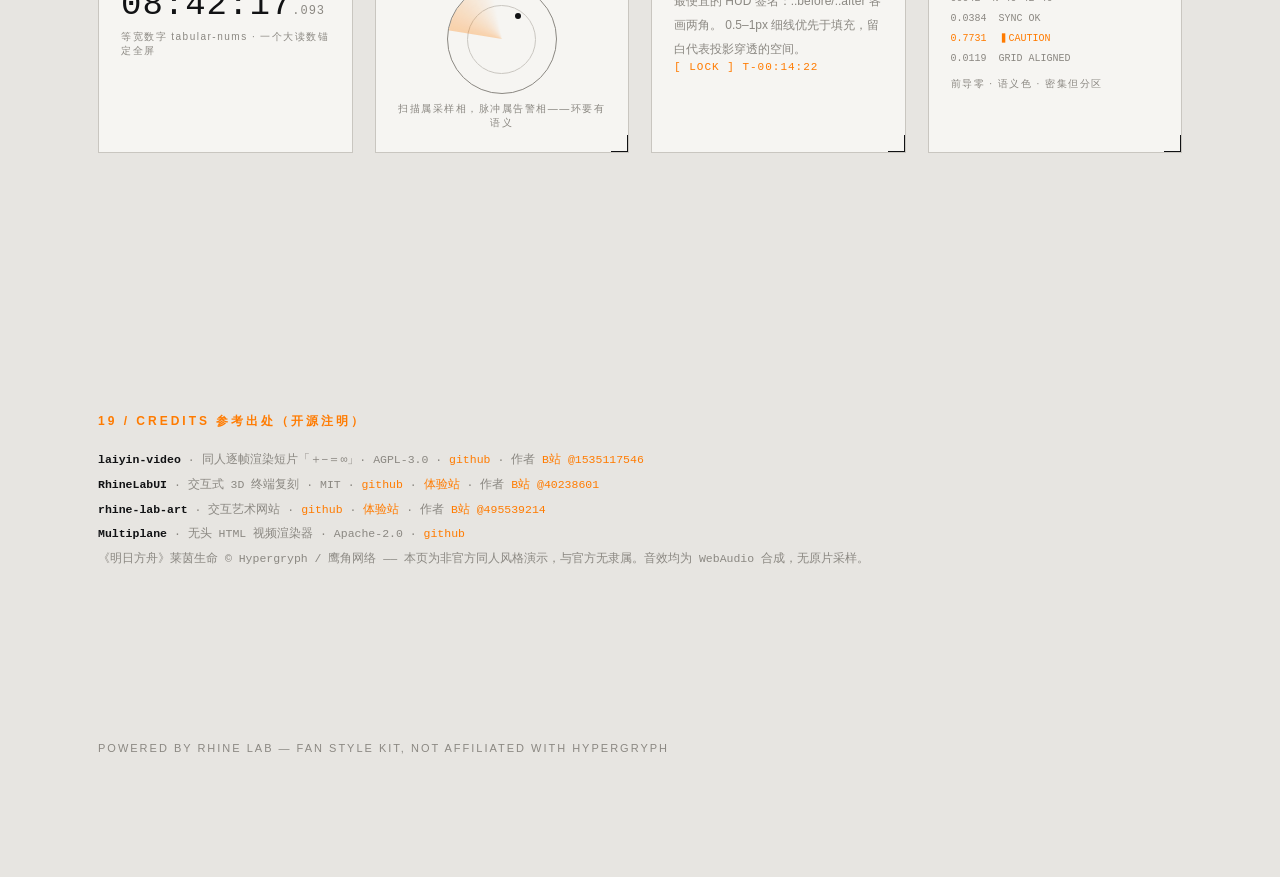
==== commit 18dba6f4: "Audio chain overhaul (v0.12.10): master gain bus, all SFX gains recalibrated to audible levels, boot" ====
--- a/assets/starter/index.html
+++ b/assets/starter/index.html
@@ -1249,25 +1249,36 @@
    alarm=警告双音 scan=扫描扫频 whoosh=转场噪声 step=步进刻度 unlock=解锁 lock=落锁
    power=上电 extract=档案抽出 insert=档案归位 glitch=数据故障 error=拒绝 */
 const RL_SFX = {
-  glass:  { f: 3200, type: "sine",   dur: 0.02,  g: 0.12, drop: 0.6 },
-  ui:     { f: 640,  type: "square", dur: 0.045, g: 0.05, drop: 0.6 },
-  thump:  { f: 190,  type: "sine",   dur: 0.05,  g: 0.2,  drop: 0.6 },
-  type:   { f: 2200, type: "square", dur: 0.008, g: 0.028, drop: 0.5 },
-  beep:   { f: 1200, type: "sine",   dur: 0.06,  g: 0.06, drop: 0.9 },
-  chime:  { notes: [659.25, 880], type: "sine", dur: 0.16, g: 0.07, gap: 0.09 },
-  alarm:  { notes: [880, 660, 880, 660, 880, 660], type: "square", dur: 0.09, g: 0.045, gap: 0.1 },
-  scan:   { sweep: [400, 1600], type: "sawtooth", dur: 1.2, g: 0.12 },
-  whoosh: { noise: true, dur: 0.32, g: 0.09, sweepFilter: [3200, 260] },
-  step:   { f: 1400, type: "triangle", dur: 0.012, g: 0.05, drop: 0.7 },
-  unlock: { notes: [523.25, 783.99], type: "sine", dur: 0.13, g: 0.07, gap: 0.09 },
-  lock:   { notes: [392, 246.94], type: "square", dur: 0.1, g: 0.05, gap: 0.11 },
-  power:  { sweep: [120, 480], type: "sawtooth", dur: 0.5, g: 0.13 },
-  extract:{ noise: true, dur: 0.28, g: 0.16, sweepFilter: [500, 3000] },
-  insert: { noise: true, dur: 0.26, g: 0.13, sweepFilter: [2800, 300] },
-  glitch: { notes: [820, 320, 1650, 520, 1230, 410], type: "square", dur: 0.012, g: 0.04, gap: 0.022 },
-  error:  { notes: [220, 220], type: "square", dur: 0.12, g: 0.06, gap: 0.16 },
+  glass:  { f: 3200, type: "sine",   dur: 0.02,  g: 0.25, drop: 0.6 },
+  ui:     { f: 640,  type: "square", dur: 0.045, g: 0.16, drop: 0.6 },
+  thump:  { f: 190,  type: "sine",   dur: 0.05,  g: 0.35, drop: 0.6 },
+  type:   { f: 2200, type: "square", dur: 0.02,  g: 0.16, drop: 0.5 },
+  beep:   { f: 1200, type: "sine",   dur: 0.06,  g: 0.22, drop: 0.9 },
+  chime:  { notes: [659.25, 880], type: "sine", dur: 0.16, g: 0.2, gap: 0.09 },
+  alarm:  { notes: [880, 660, 880, 660, 880, 660], type: "square", dur: 0.09, g: 0.15, gap: 0.1 },
+  scan:   { sweep: [400, 1600], type: "sawtooth", dur: 1.2, g: 0.3 },
+  whoosh: { noise: true, dur: 0.32, g: 0.22, sweepFilter: [3200, 260] },
+  step:   { f: 1400, type: "triangle", dur: 0.012, g: 0.15, drop: 0.7 },
+  unlock: { notes: [523.25, 783.99], type: "sine", dur: 0.13, g: 0.2, gap: 0.09 },
+  lock:   { notes: [392, 246.94], type: "square", dur: 0.1, g: 0.16, gap: 0.11 },
+  power:  { sweep: [120, 480], type: "sawtooth", dur: 0.5, g: 0.26 },
+  extract:{ noise: true, dur: 0.28, g: 0.3, sweepFilter: [500, 3000] },
+  insert: { noise: true, dur: 0.26, g: 0.27, sweepFilter: [2800, 300] },
+  glitch: { notes: [820, 320, 1650, 520, 1230, 410], type: "square", dur: 0.012, g: 0.12, gap: 0.022 },
+  error:  { notes: [220, 220], type: "square", dur: 0.12, g: 0.2, gap: 0.16 },
 };
-function rlAC() { return (window._rlAC ??= new (window.AudioContext || window.webkitAudioContext)()); }
+function rlAC() {
+  if (!window._rlAC) {
+    const Ctor = window.AudioContext || window.webkitAudioContext;
+    const c = new Ctor();
+    const master = c.createGain();               // 主增益总线：后续可做全局音量滑杆
+    master.gain.value = 1;
+    master.connect(c.destination);
+    window._rlMaster = master;
+    window._rlAC = c;
+  }
+  return window._rlAC;
+}
 function rlSfx(kind = "glass", ctx = null) {
   if (performance.now() < (window._rlMuteUntil || 0)) return;   // 滚动静音窗口
   try {
@@ -1286,7 +1297,7 @@
       flt.frequency.exponentialRampToValueAtTime(P.sweepFilter[1], t0 + P.dur);
       const g = ctx.createGain();
       g.gain.setValueAtTime(P.g, t0); g.gain.exponentialRampToValueAtTime(0.0001, t0 + P.dur);
-      src.connect(flt).connect(g).connect(ctx.destination); src.start(t0); src.stop(t0 + P.dur);
+      src.connect(flt).connect(g).connect(window._rlMaster); src.start(t0); src.stop(t0 + P.dur);
       return;
     }
     const play = (f, t) => {
@@ -1298,7 +1309,7 @@
       g.gain.setValueAtTime(P.g, t);
       g.gain.setValueAtTime(P.g, t + P.dur * 0.6);
       g.gain.exponentialRampToValueAtTime(0.0001, t + stopAt);
-      o.connect(g).connect(ctx.destination); o.start(t); o.stop(t + stopAt + 0.02);
+      o.connect(g).connect(window._rlMaster); o.start(t); o.stop(t + stopAt + 0.02);
     };
     if (P.notes) P.notes.forEach((f, i) => play(f, t0 + i * (P.gap ?? 0)));
     else play(P.sweep ? P.sweep[0] : P.f, t0);   // sweep 型从起始频率起振
@@ -2114,9 +2125,11 @@
     };
     boot.classList.add("standby");
     boot.querySelector(".b-enter")?.addEventListener("click", enter);
-    boot.addEventListener("keydown", (e) => {
+    const gate = (e) => {
+      if (boot.classList.contains("off")) { window.removeEventListener("keydown", gate); return; }
       if (e.code === "Enter" || e.code === "Space") { e.preventDefault(); enter(); }
-    });
+    };
+    window.addEventListener("keydown", gate);
     if (window.matchMedia && matchMedia("(prefers-reduced-motion: reduce)").matches) boot.classList.add("off");
     document.querySelector("#boot-replay")?.addEventListener("click", () => {
       window.scrollTo({ top: 0, behavior: "instant" });
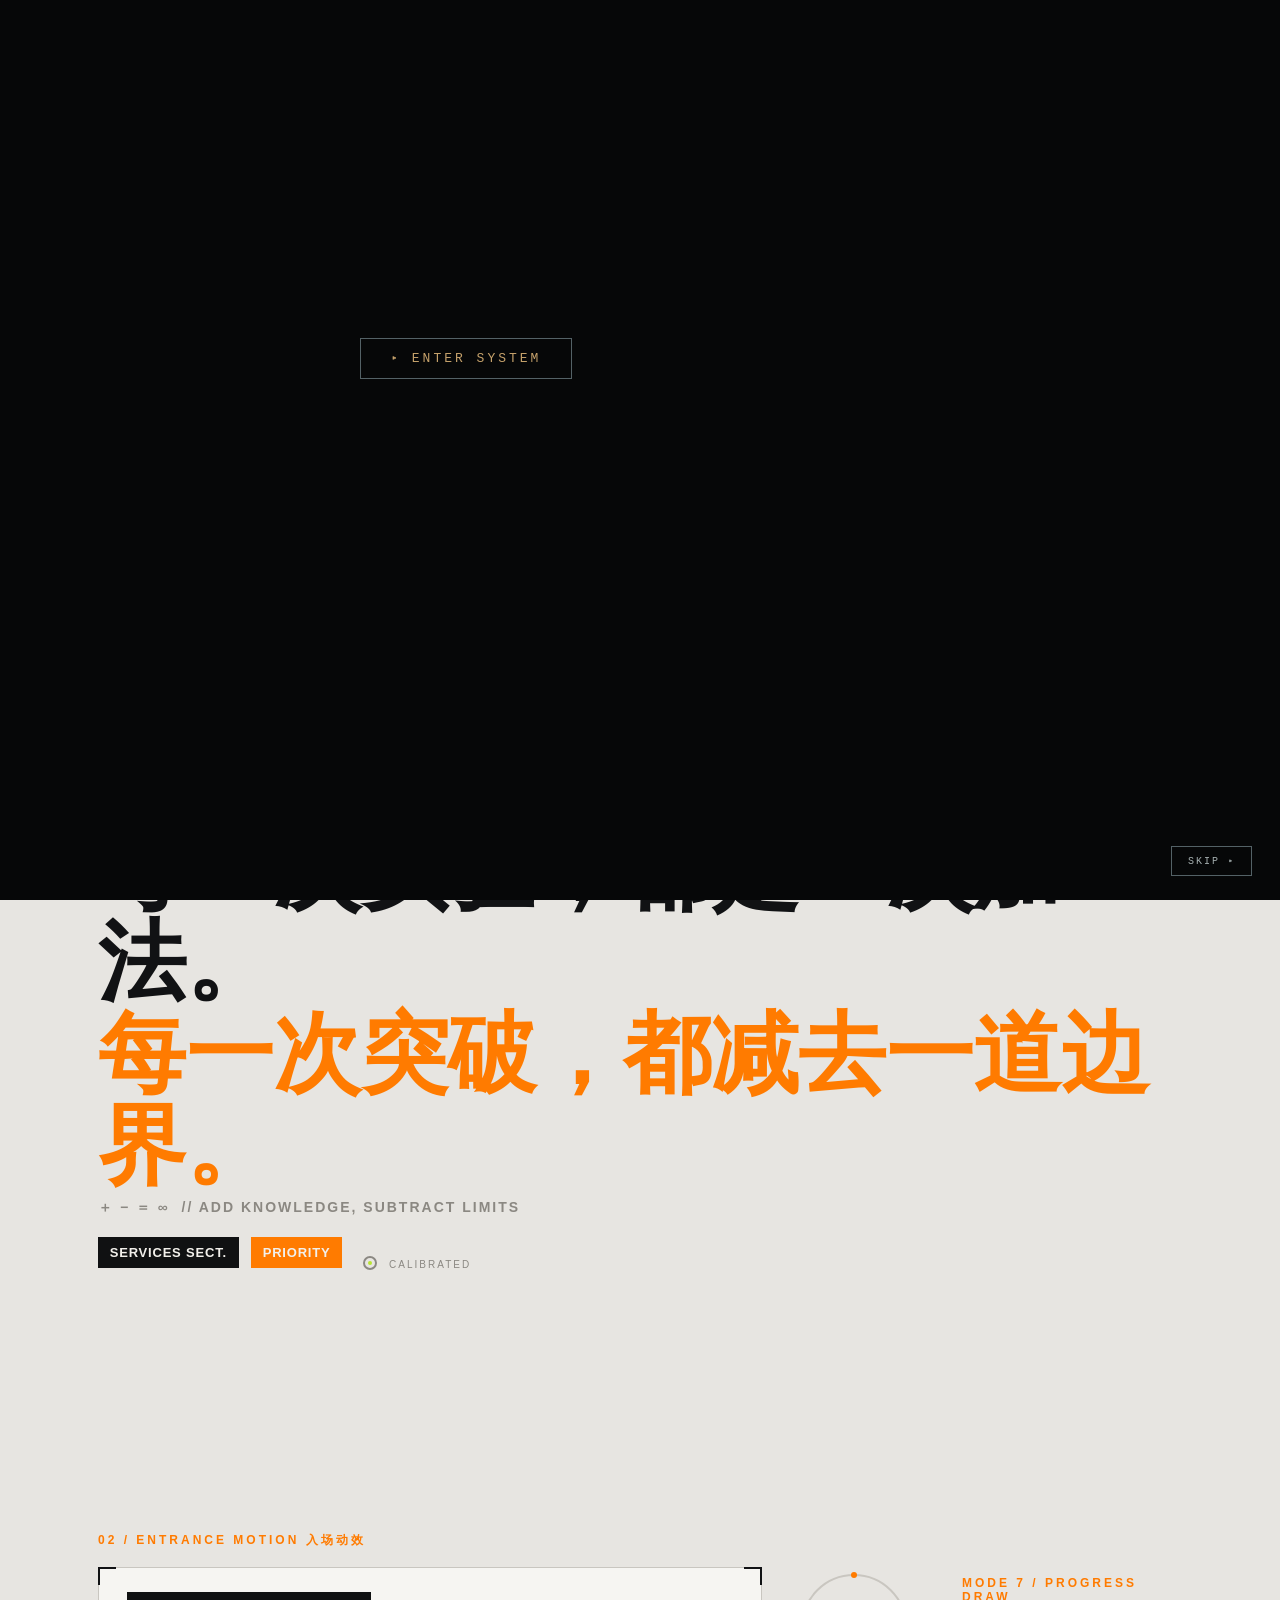
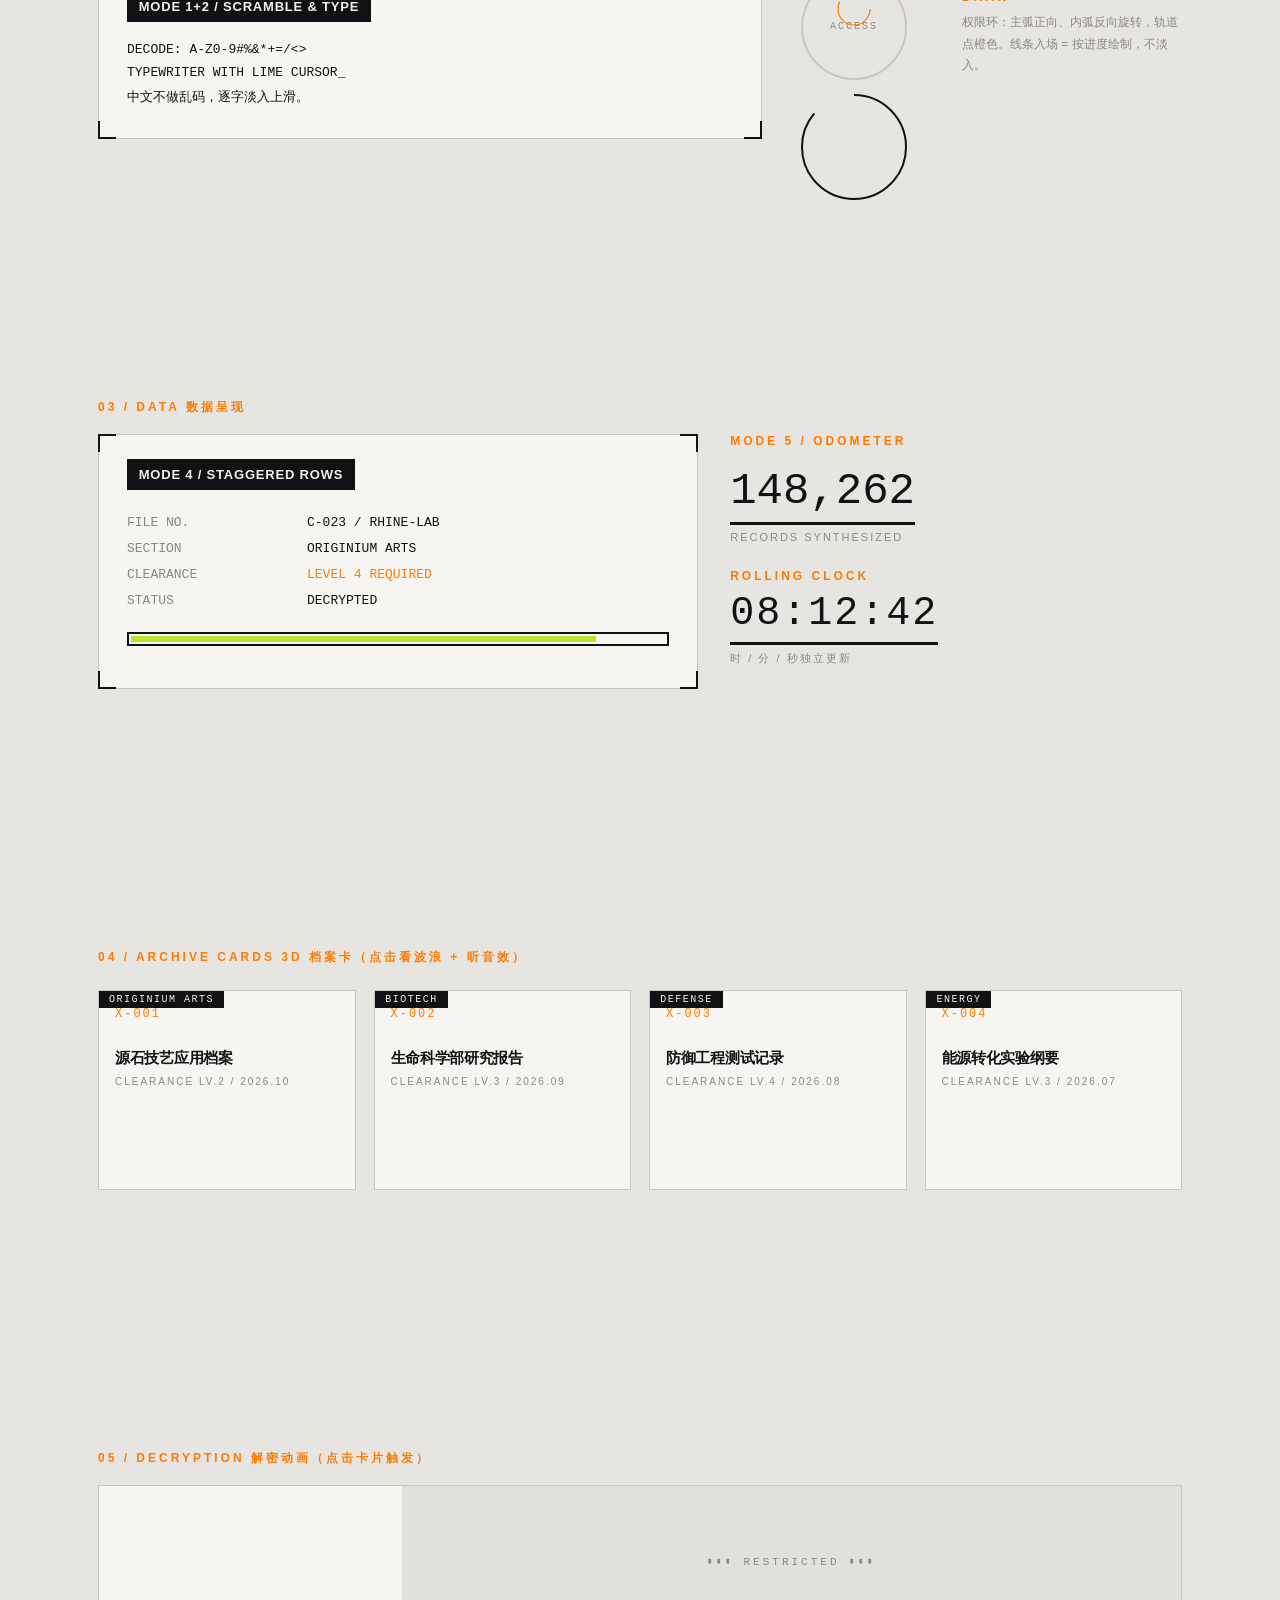
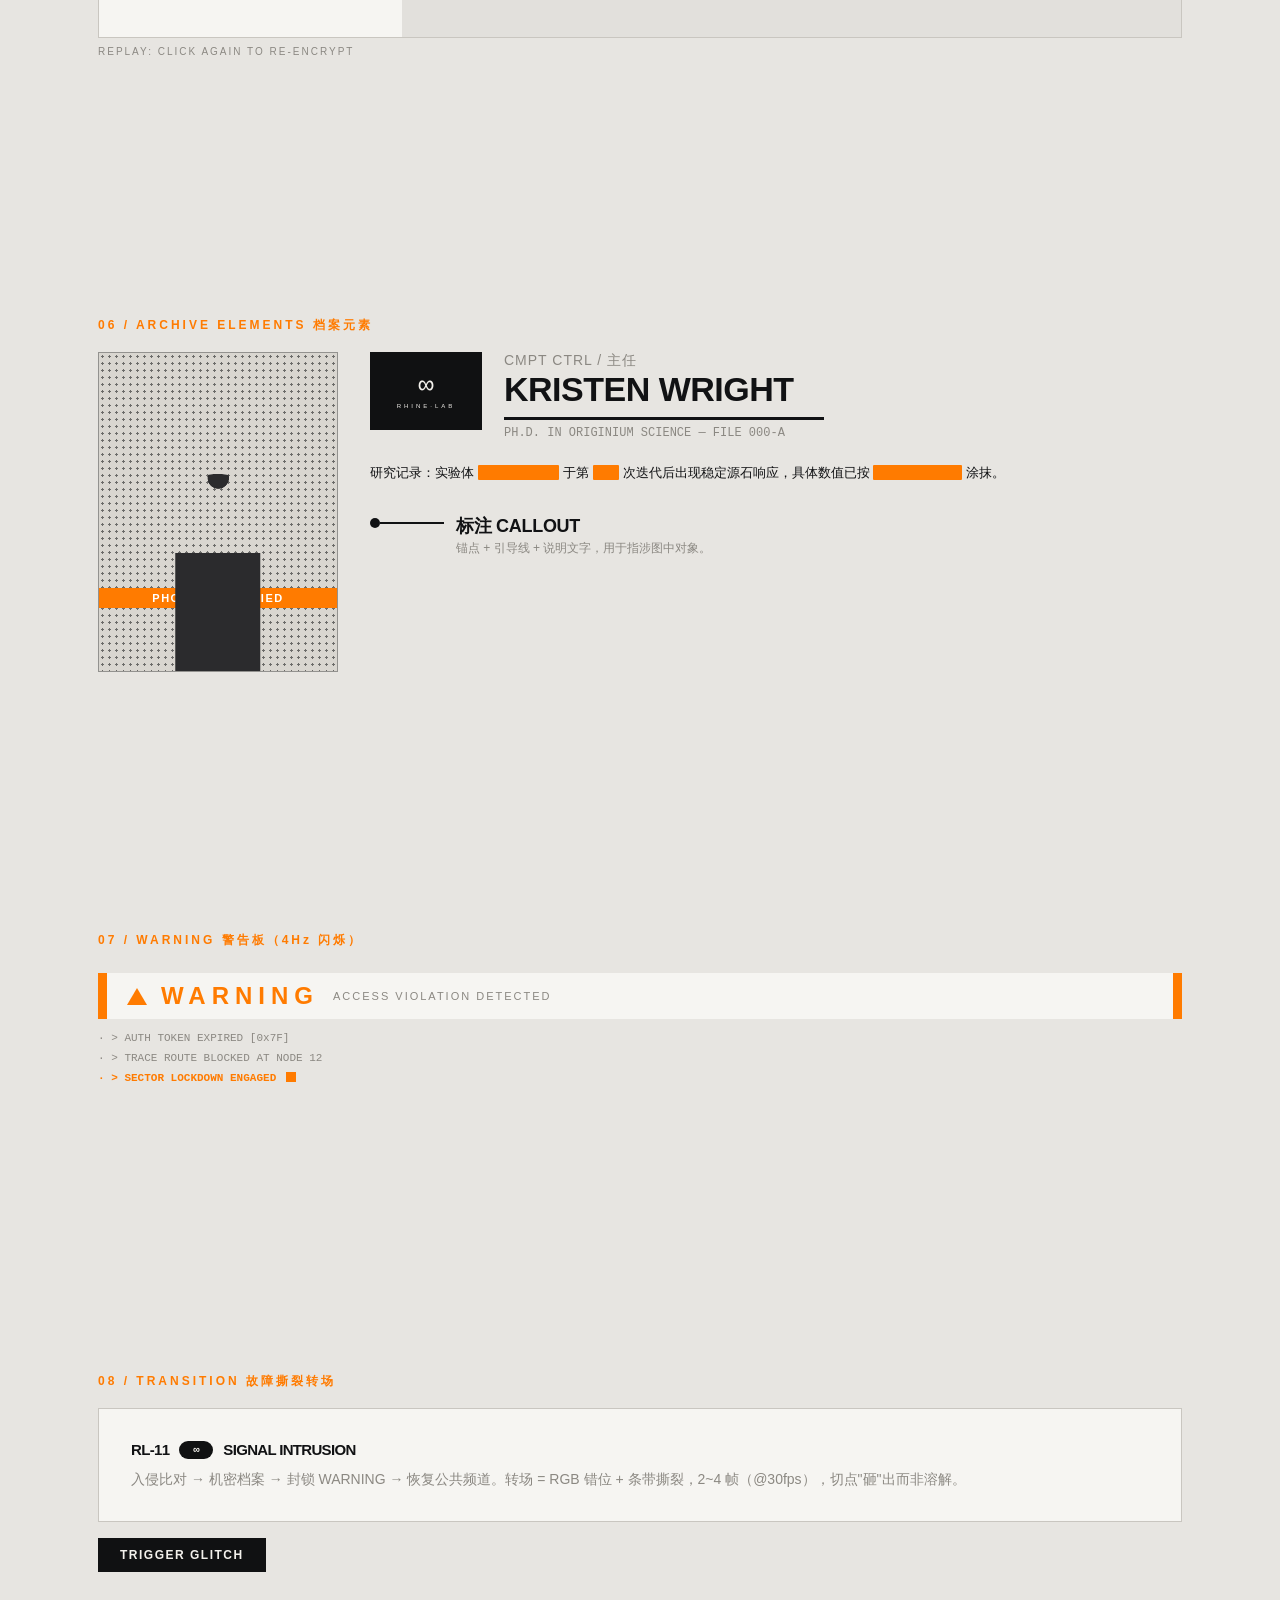
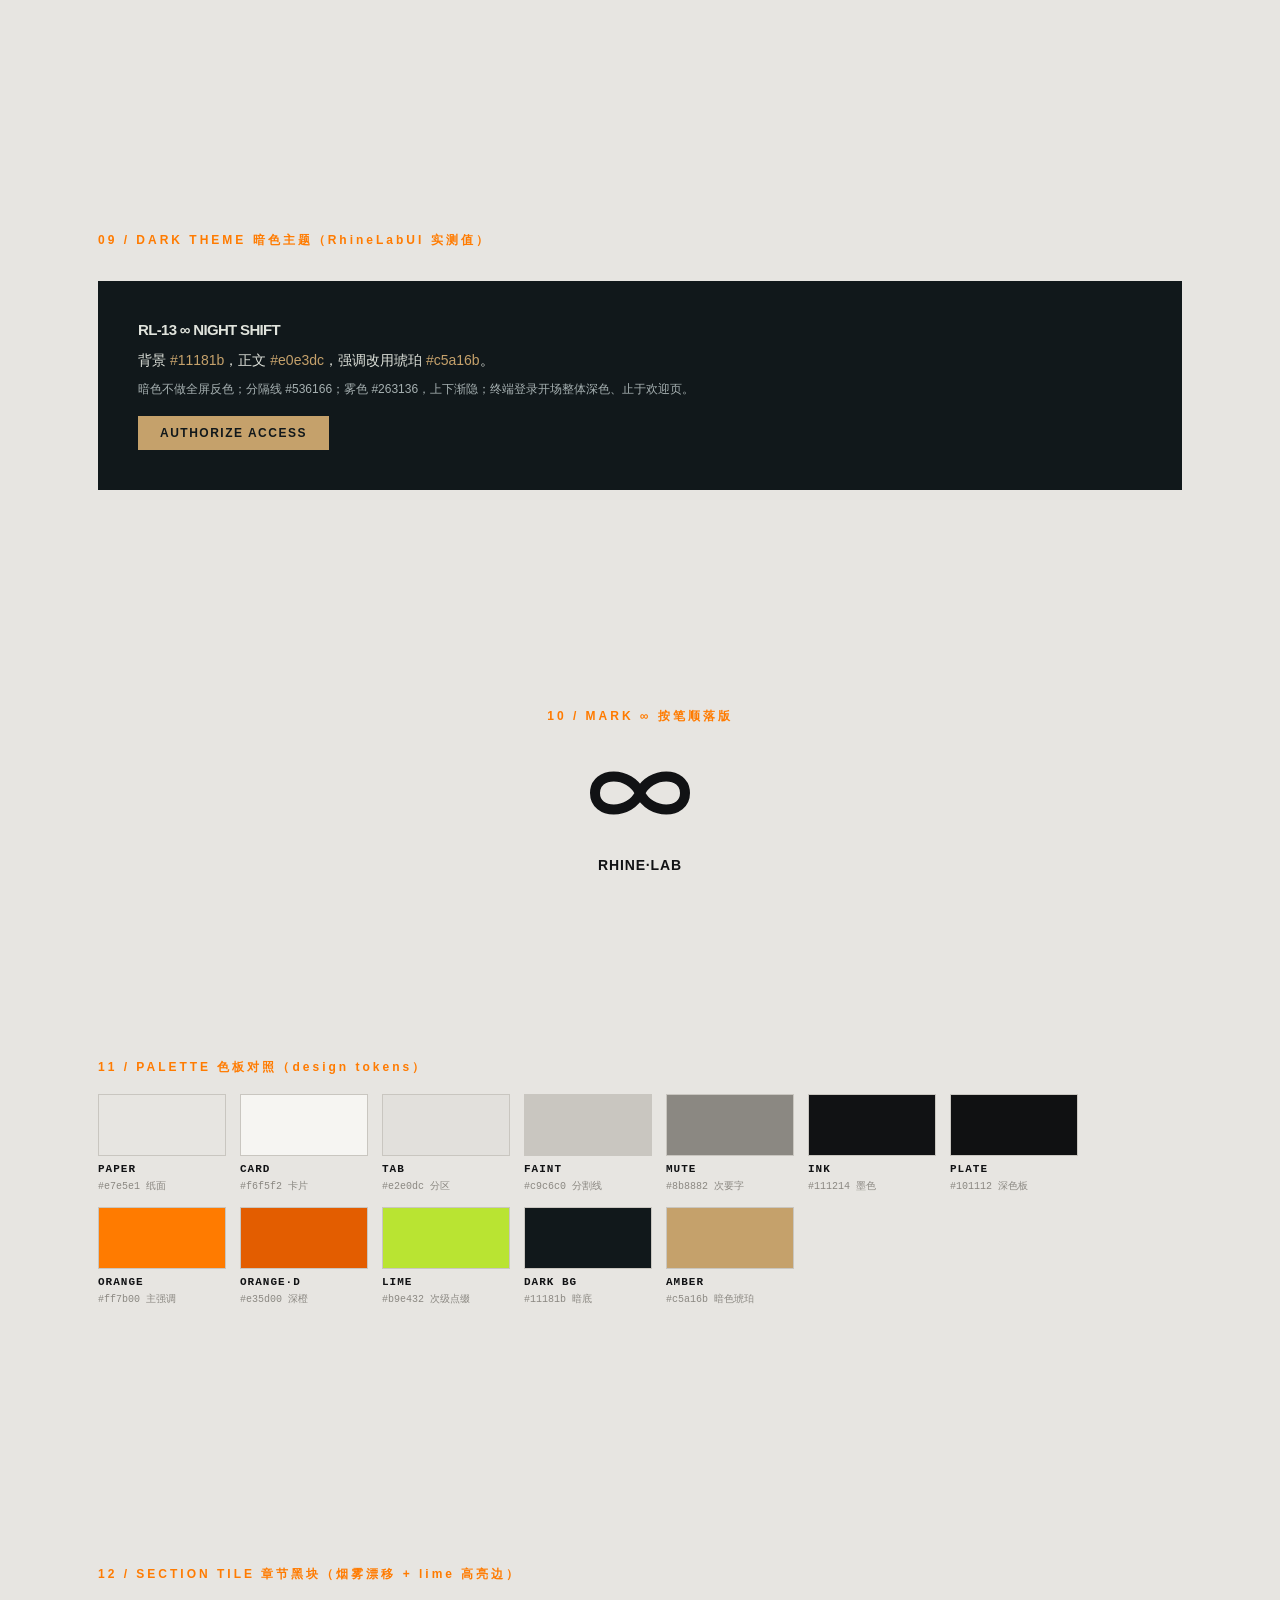
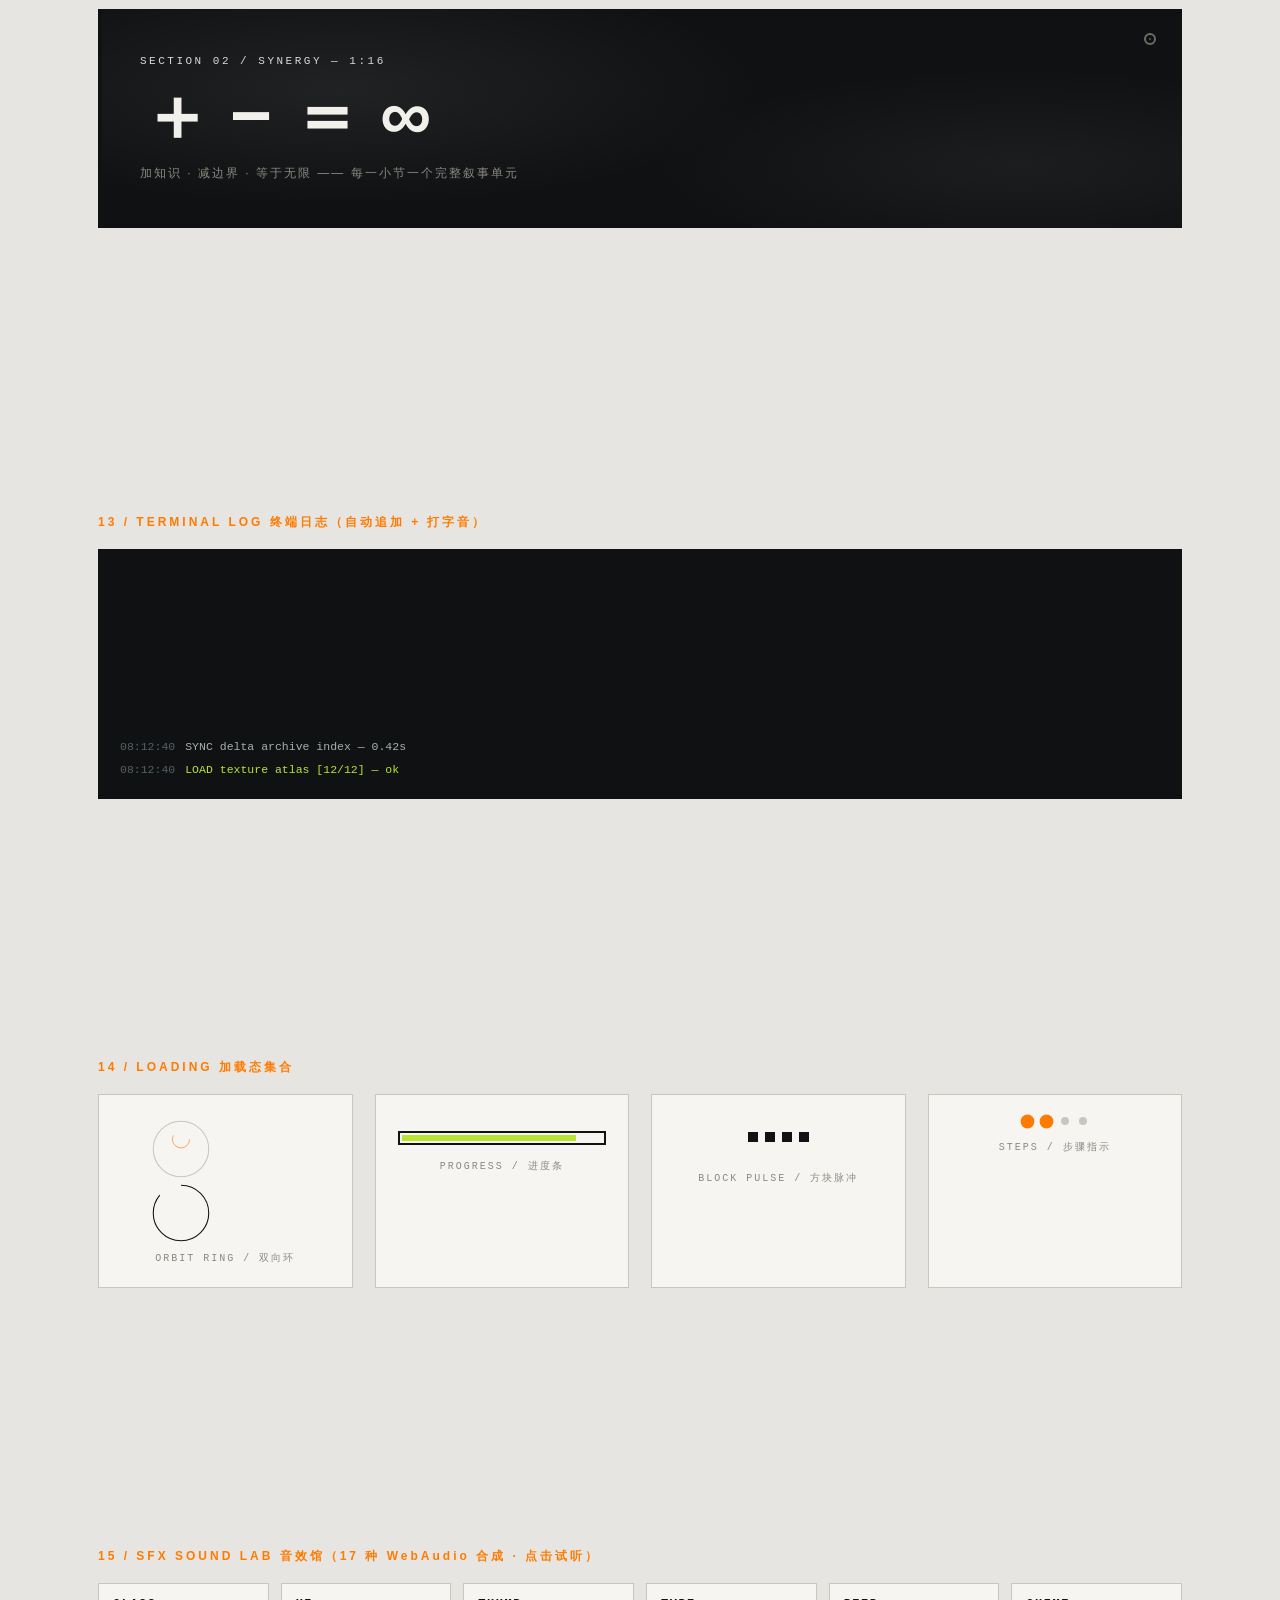
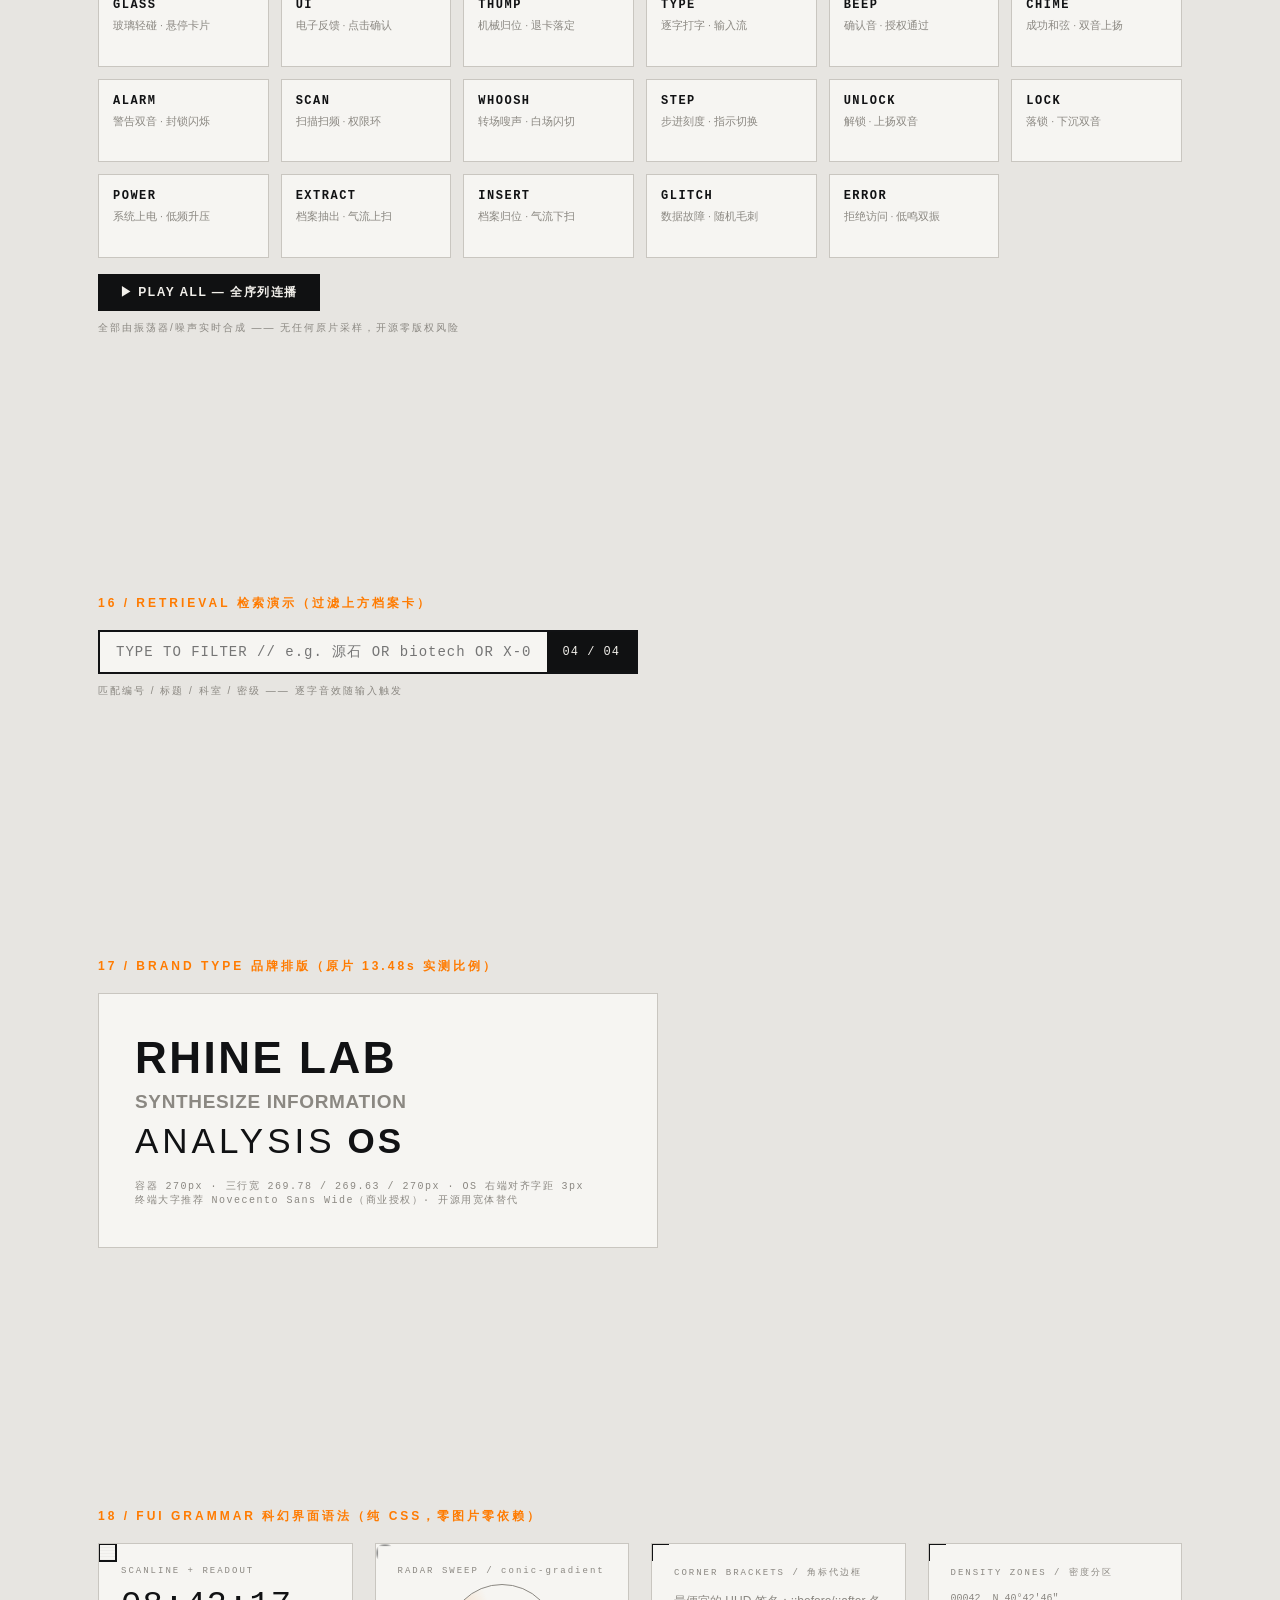
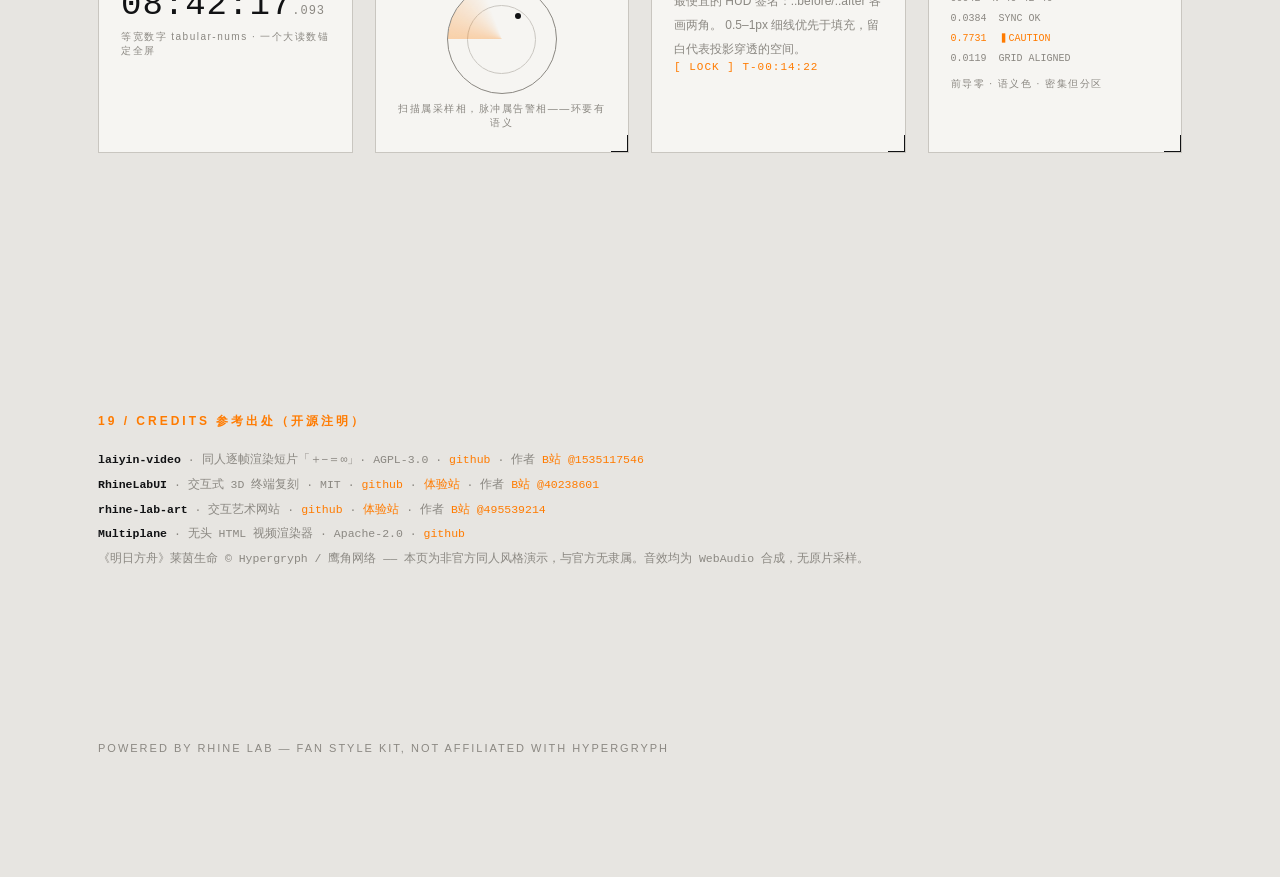
==== commit d30385e2: "Landing beep unmuted (mute window covers flight only) + paging anchored to actual viewport position " ====
--- a/assets/starter/index.html
+++ b/assets/starter/index.html
@@ -1904,14 +1904,14 @@
   const startT = performance.now(), dur = 750;
   const startY = window.scrollY;
   if (_rlScrollRAF) cancelAnimationFrame(_rlScrollRAF);
-  window._rlMuteUntil = startT + dur + 450;
+  window._rlMuteUntil = startT + dur;                    // 静音仅覆盖飞行段
   (function step(now) {
     const p = Math.min(1, (now - startT) / dur);
     const e = 1 - Math.pow(1 - p, 3);
     const target = el.getBoundingClientRect().top + window.scrollY - margin;
     window.scrollTo({ top: startY + (target - startY) * e, behavior: "instant" });
     if (p < 1) _rlScrollRAF = requestAnimationFrame(step);
-    else { if (done) done(); window._rlMuteUntil = performance.now() + 350; }
+    else { window._rlMuteUntil = 0; if (done) done(); }   // 落地：解除静音 → 触发确认音
   })(startT);
 }
 
@@ -1959,6 +1959,12 @@
   const queueSubtitle = () => { clearTimeout(subTimer); subTimer = setTimeout(updateSubtitle, 160); };
   window.addEventListener("scroll", queueSubtitle, { passive: true });
   updateSubtitle();
+  // 以视口实际位置反推当前板块（自由滚动后 idx 不再漂移）
+  const currentIdx = () => {
+    let cur = 0;
+    pages.forEach((p2, i2) => { if (p2.getBoundingClientRect().top <= 140) cur = i2; });
+    return cur;
+  };
 
   const show = () => {
     if (playing) label.textContent = String(idx + 1).padStart(2, "0") + " / " + pages.length + " · 10s";
@@ -2005,7 +2011,8 @@
     }
     if (paging) {
       e.preventDefault();
-      go(e.code === "ArrowUp" ? idx - 1 : idx + 1);
+      const base = currentIdx();     // ★ 翻页基准 = 视口实际位置
+      go(e.code === "ArrowUp" ? base - 1 : base + 1);
       if (playing) startTimer();     // 巡演中翻页 → 重置 10s 计时并继续；暂停中则保持暂停
       armIdle();
       return;
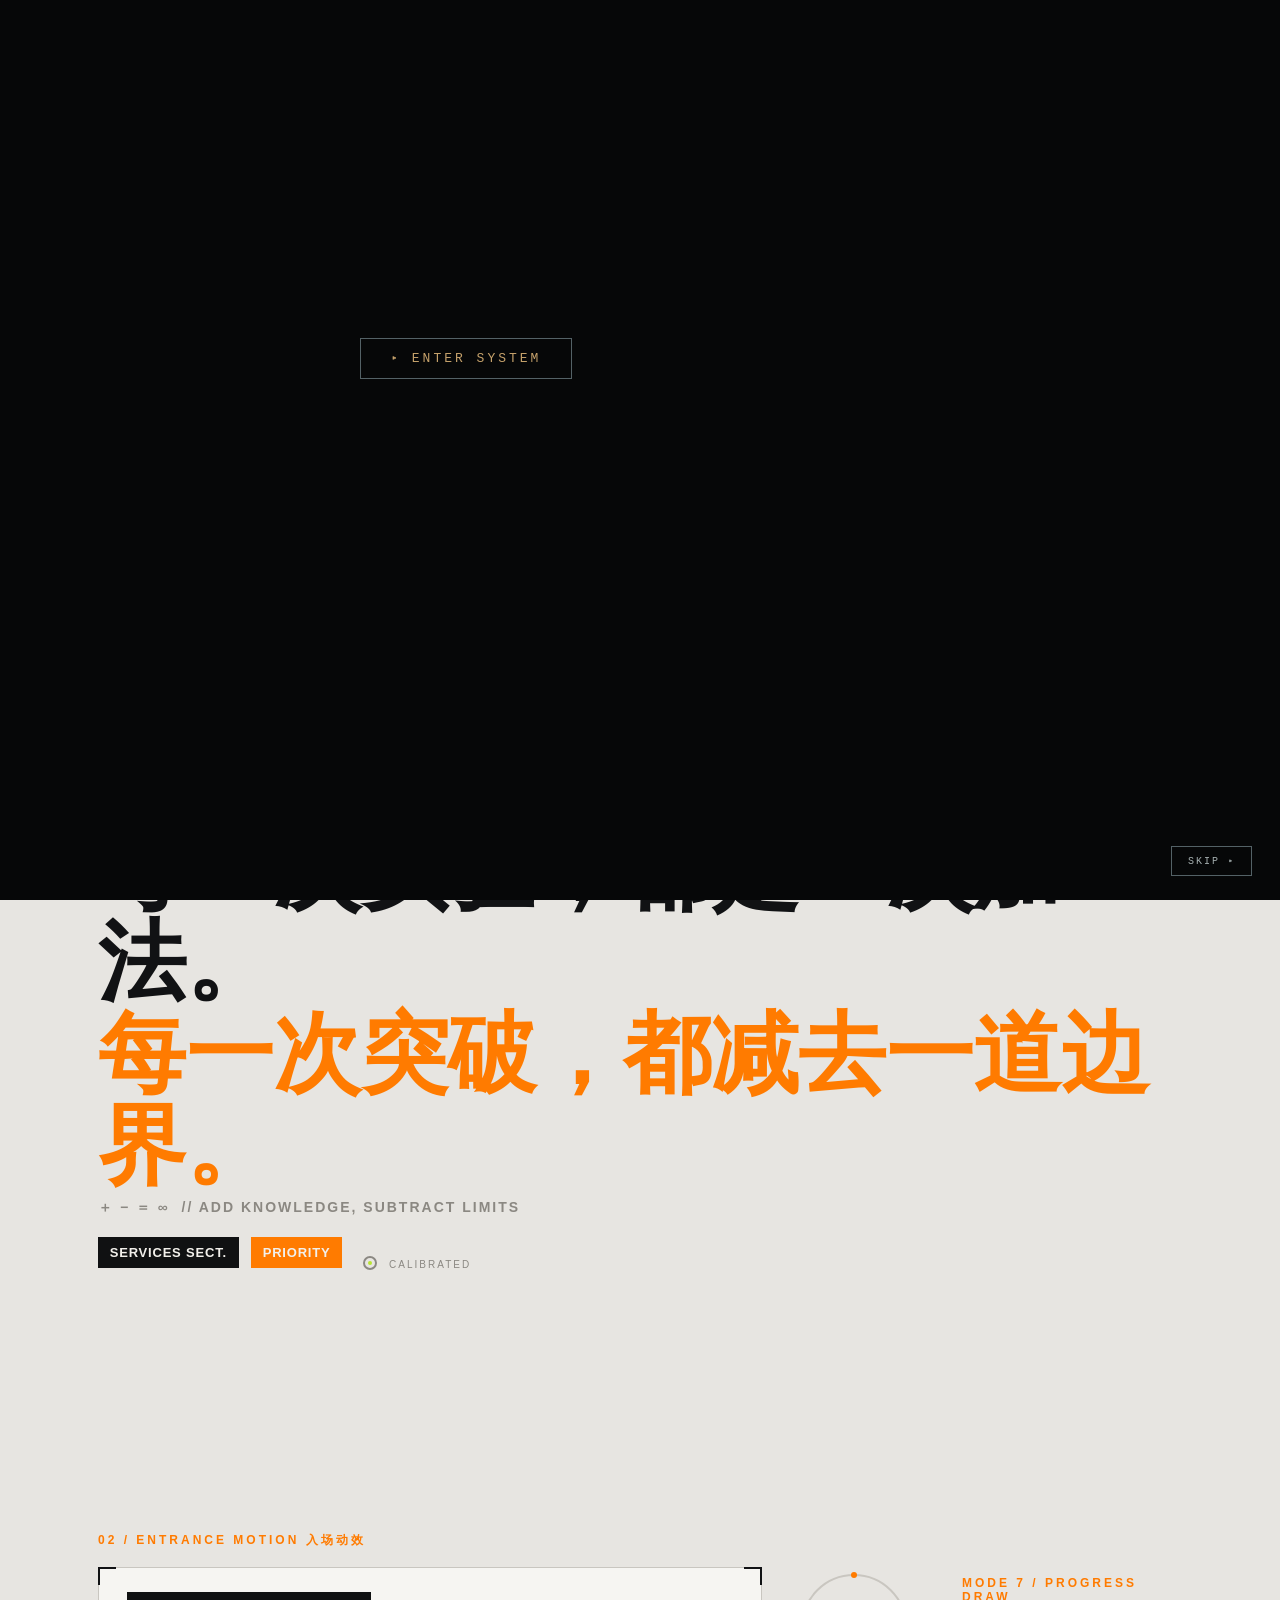
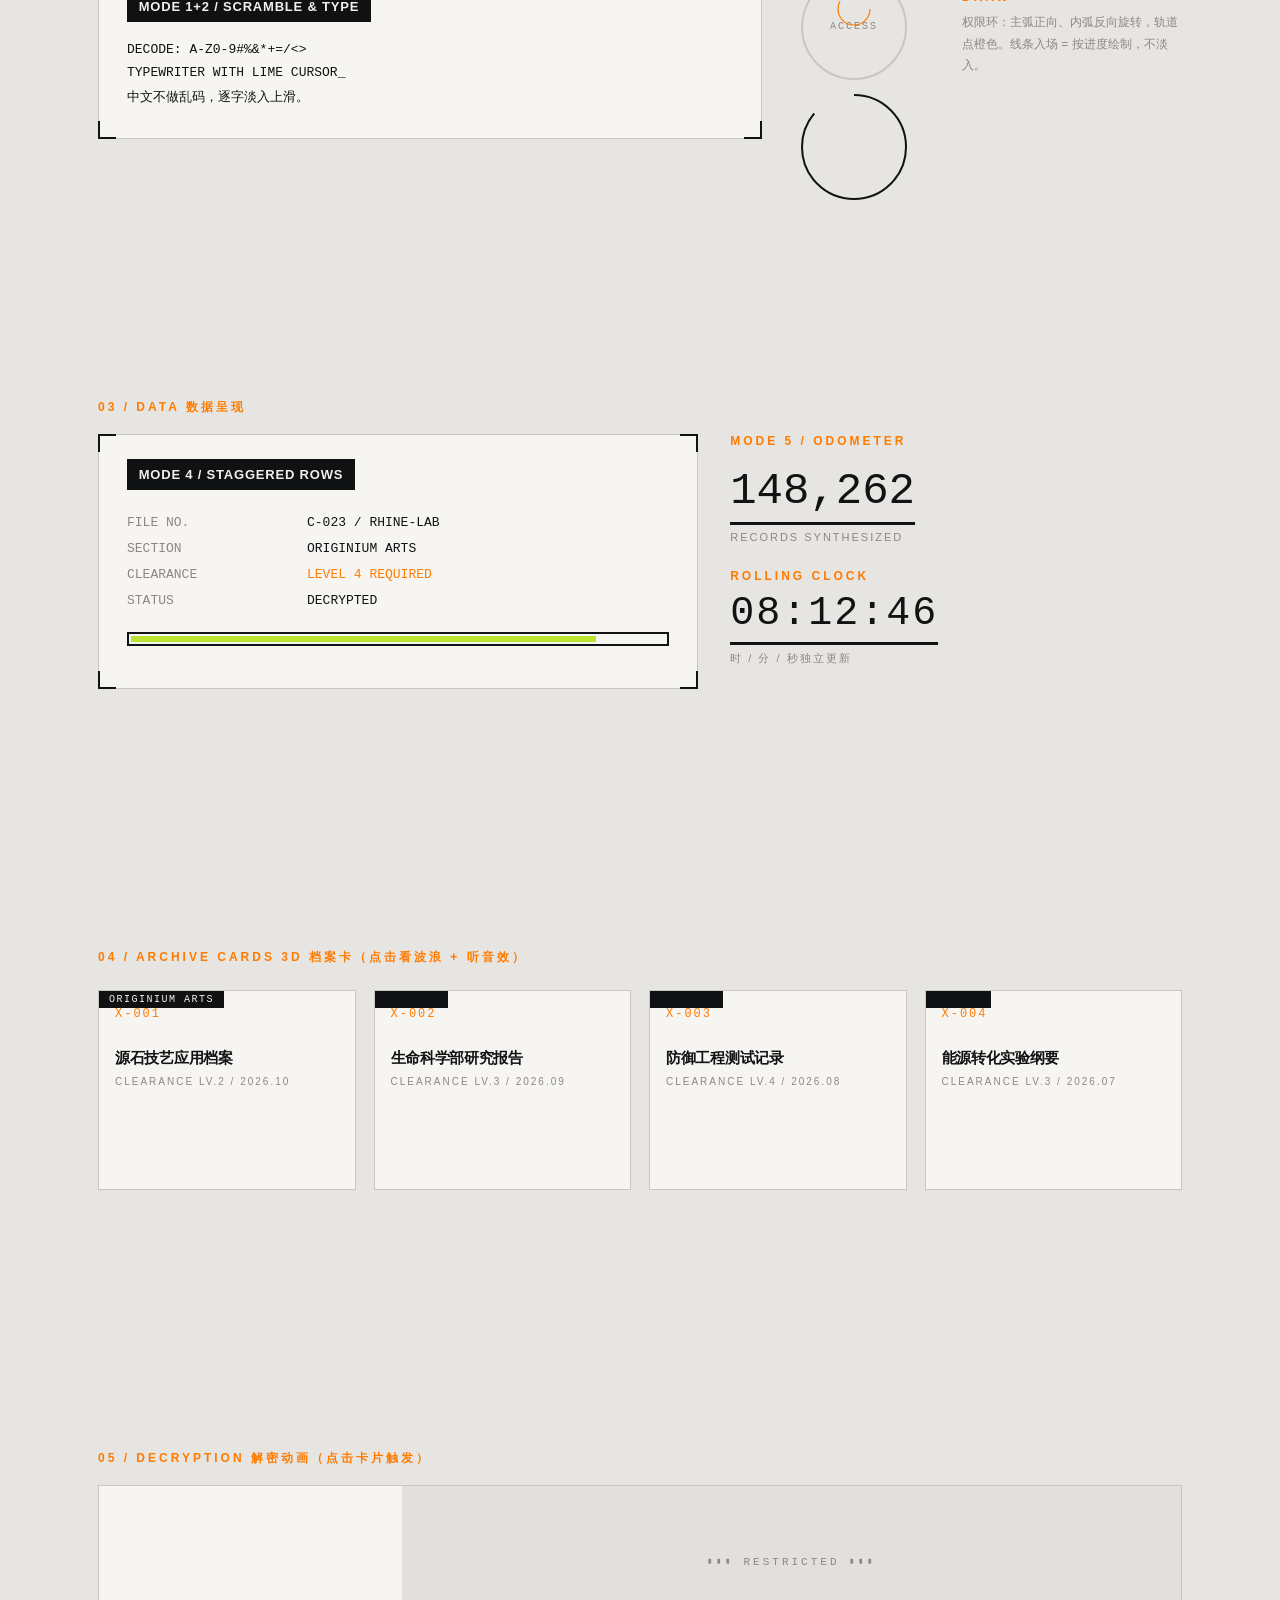
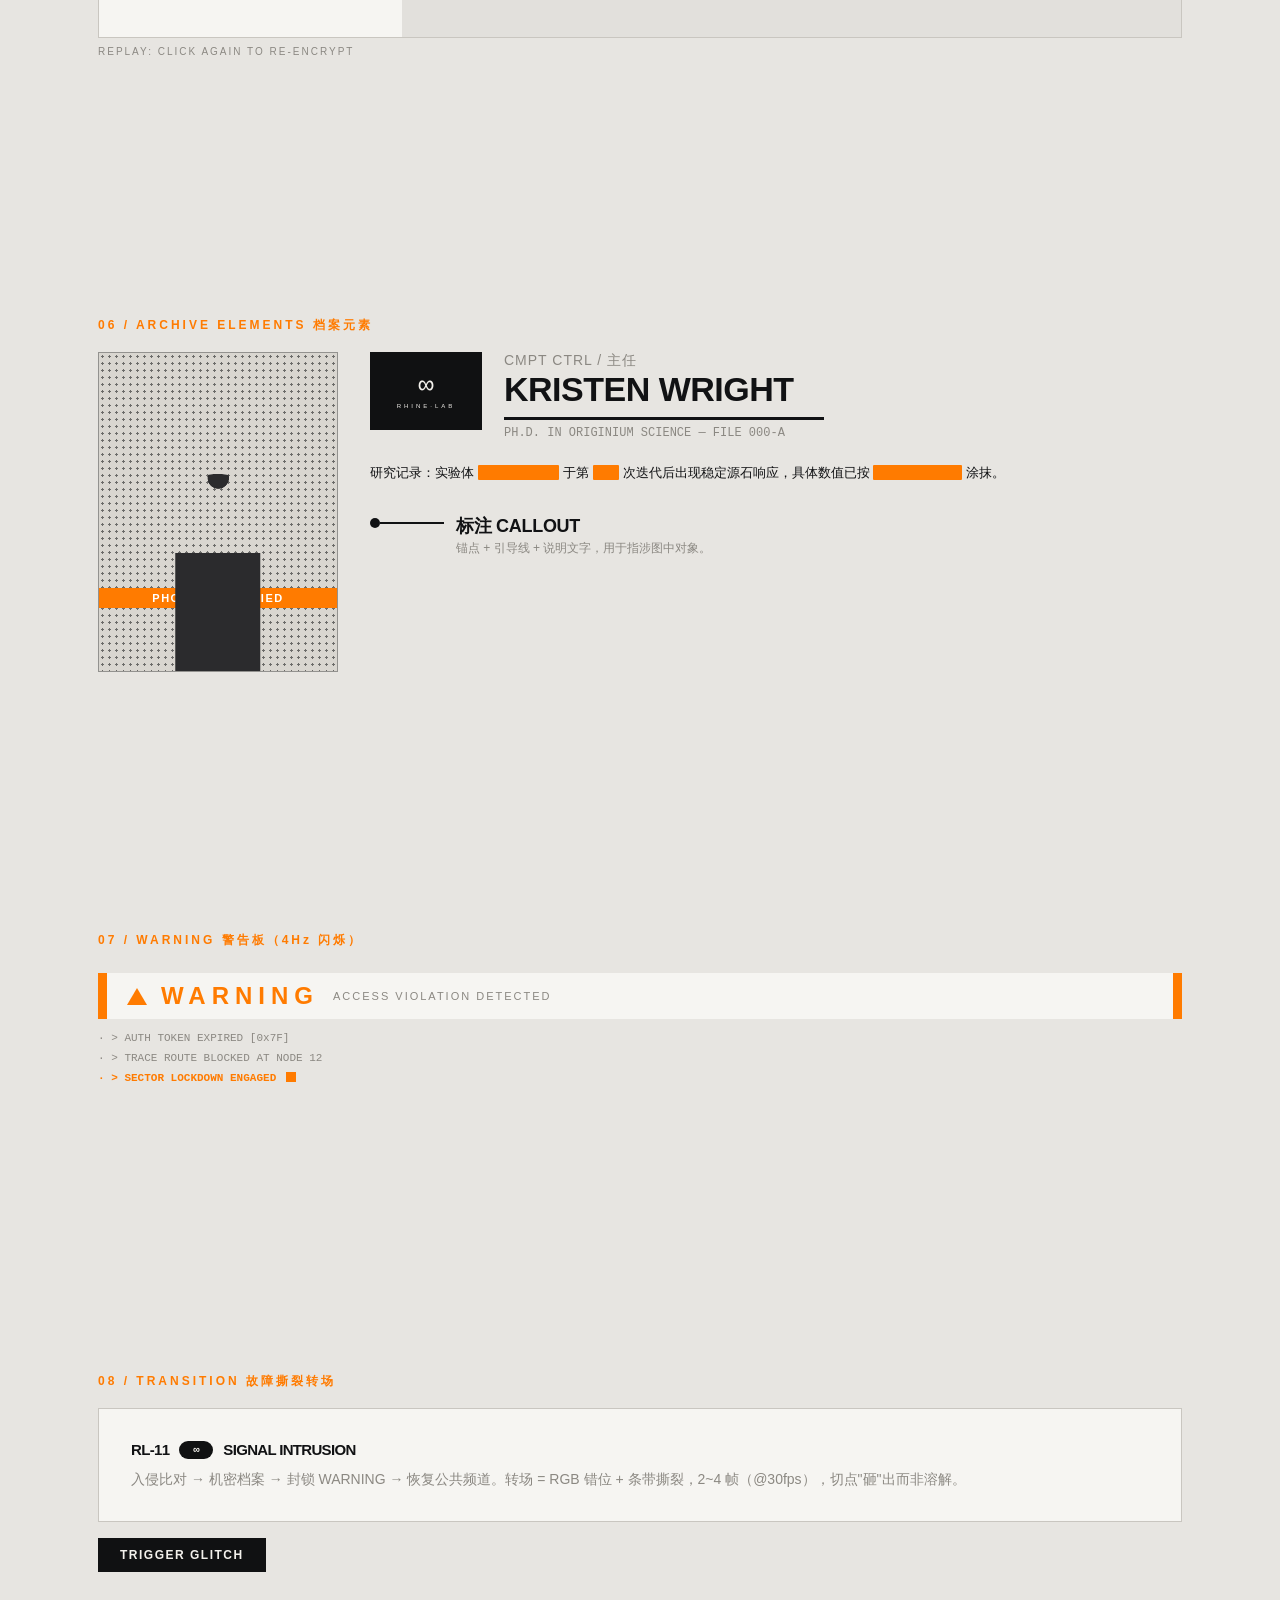
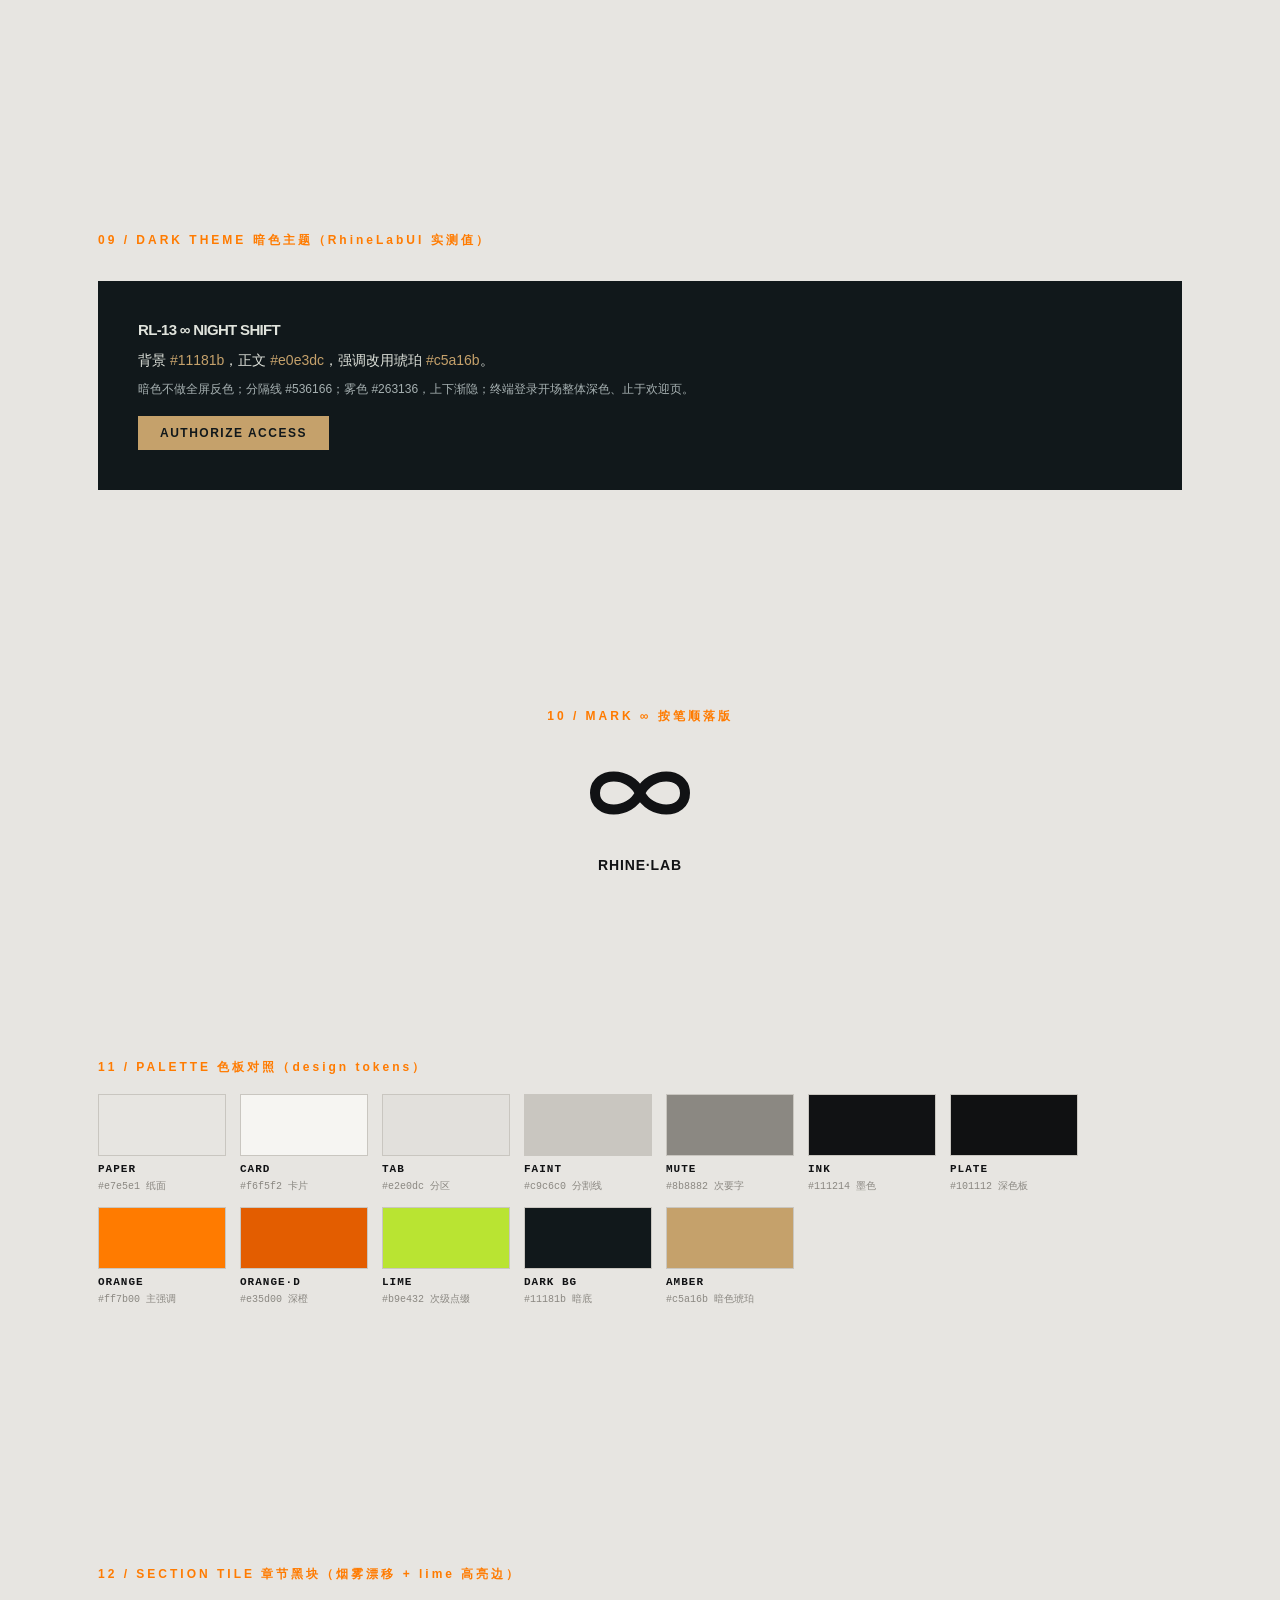
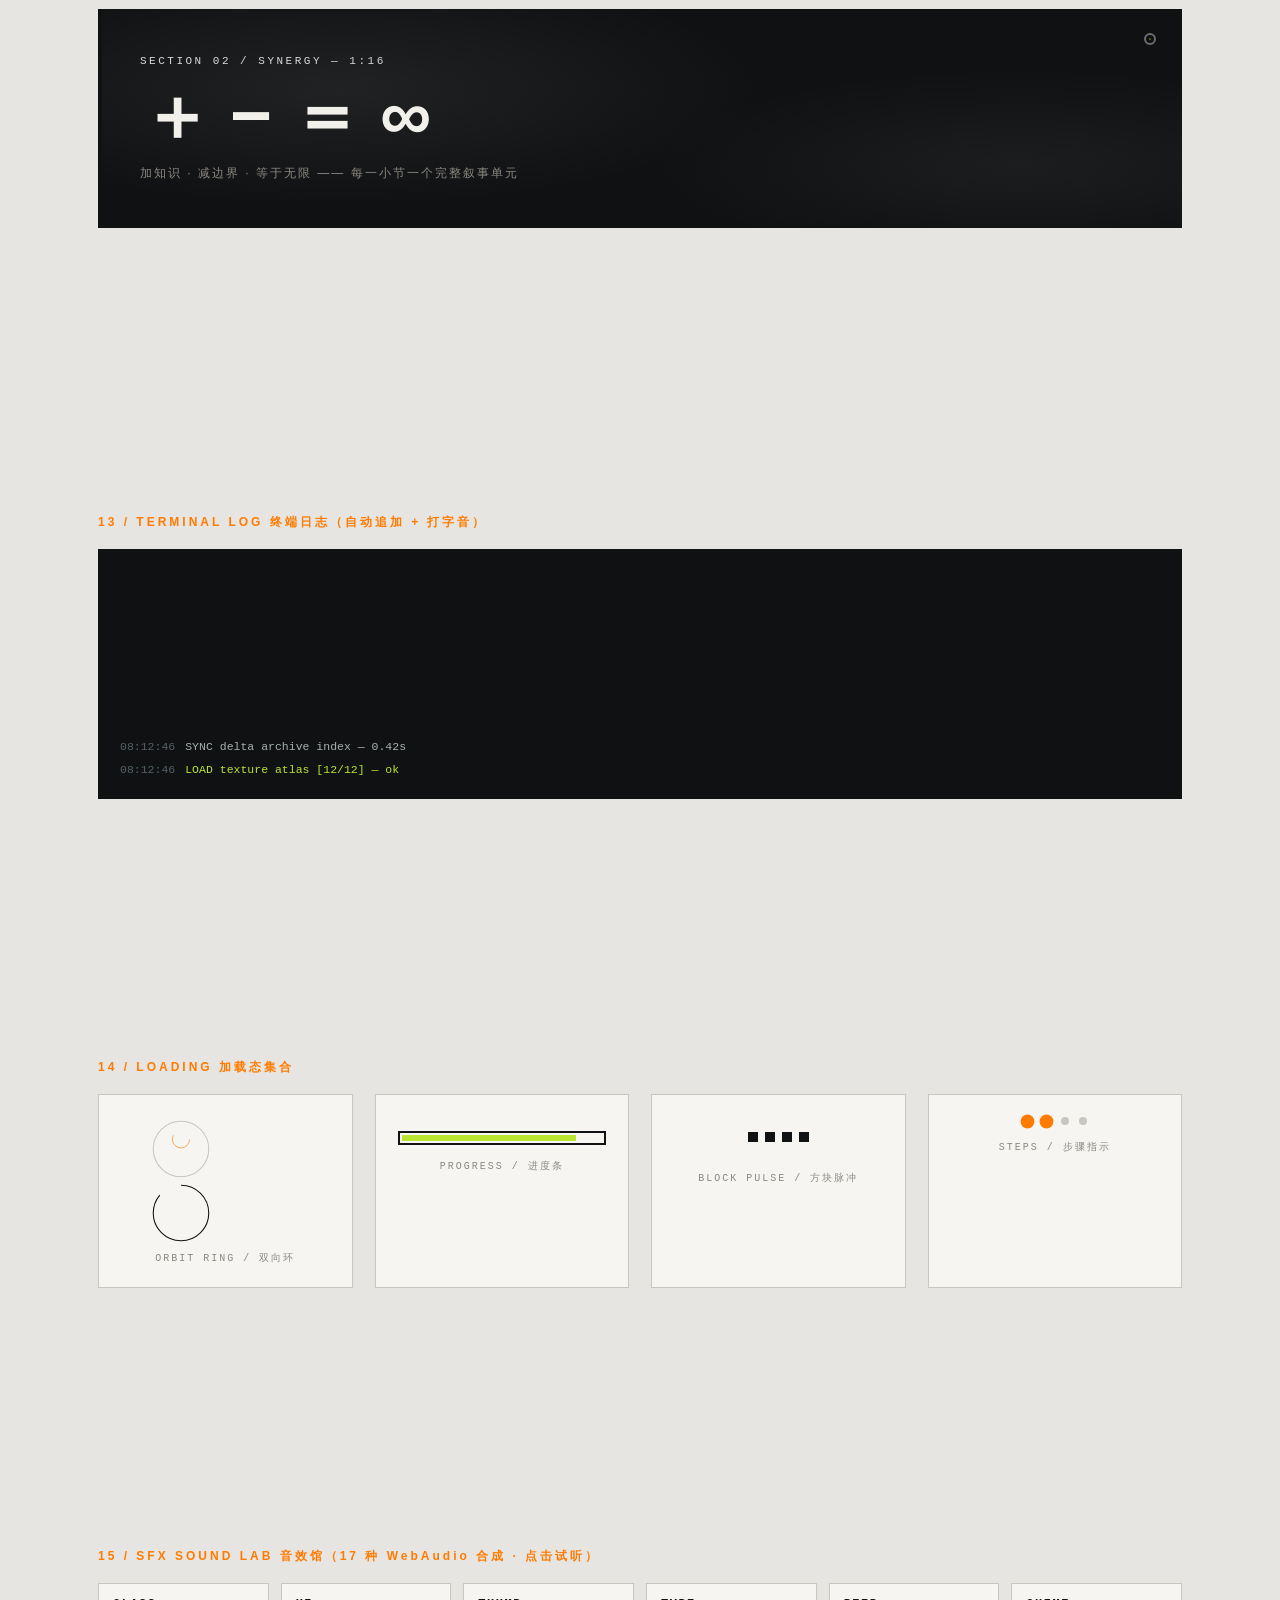
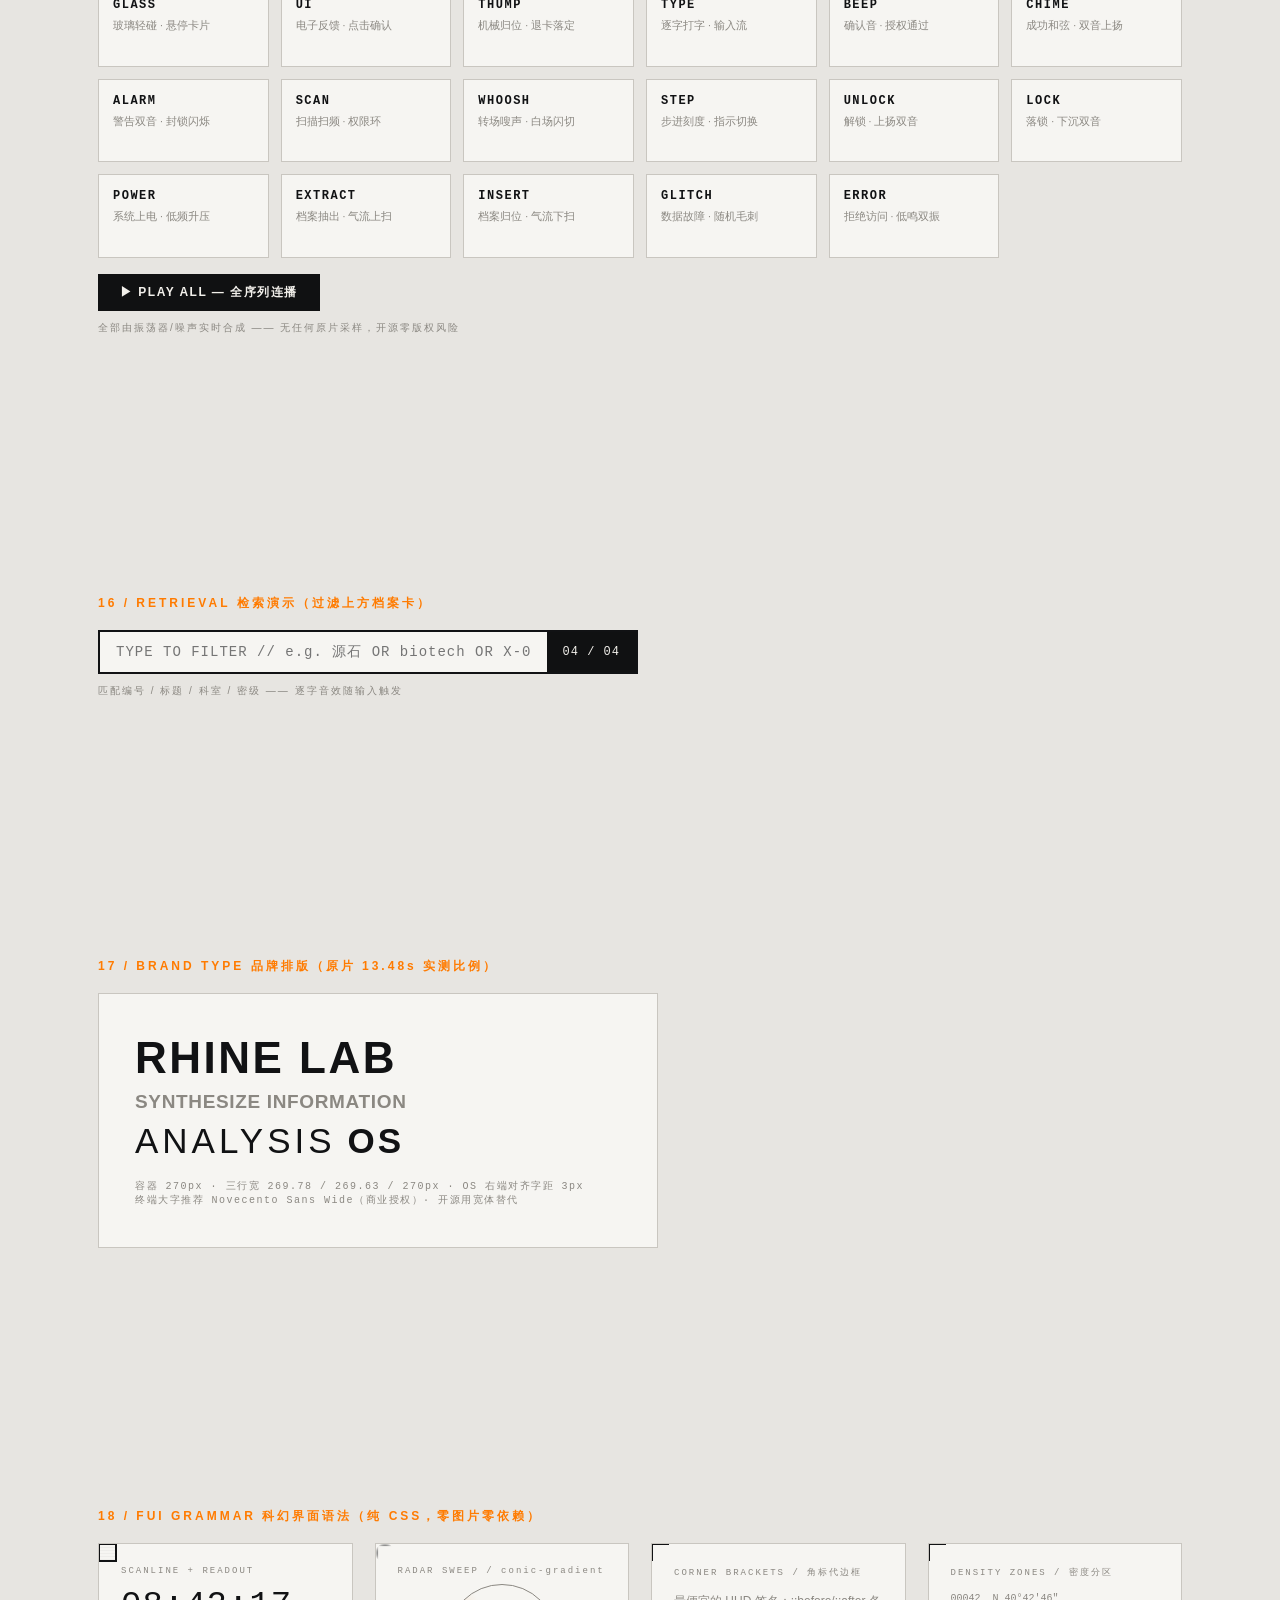
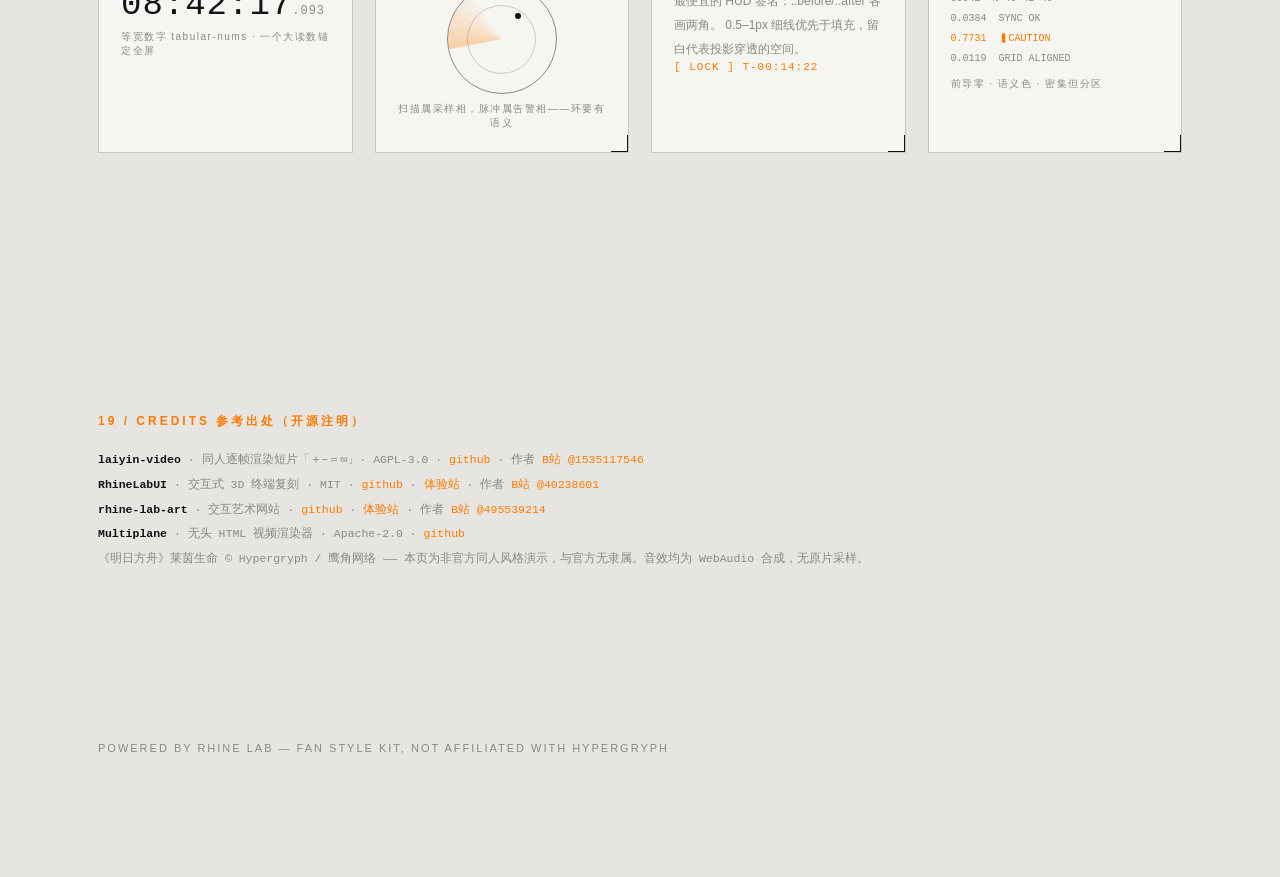
==== commit f874f4c3: "v0.13.0: cancel-feedback tick on interrupted scroll (every keypress audible) + full keyboard accessi" ====
--- a/assets/starter/index.html
+++ b/assets/starter/index.html
@@ -701,6 +701,13 @@
   -webkit-mask-image: radial-gradient(ellipse at center, #000 35%, transparent 78%);
   mask-image: radial-gradient(ellipse at center, #000 35%, transparent 78%); }
 .grid-bg > * { position: relative; z-index: 1; }
+
+/* 键盘焦点描边（可访问性） */
+.sfx:focus-visible, .sw:focus-visible, .rl-card:focus-visible, .decrypt:focus-visible,
+.search-bar:focus-within, .tour-badge:focus-visible {
+  outline: 2px solid var(--rl-orange);
+  outline-offset: 2px;
+}
 </style>
 <script type="importmap">{"imports":{"three":"https://unpkg.com/three@0.160.0/build/three.module.js"}}</script>
 <script>
@@ -1323,6 +1330,8 @@
 function rlArchiveCards(container) {
   const cards = [...container.querySelectorAll(".rl-card")];
   cards.forEach((card, idx) => {
+    card.tabIndex = 0;
+    card.addEventListener("keydown", (e) => { if (e.code === "Enter") { e.preventDefault(); card.click(); } });
     card.addEventListener("mouseenter", () => { card.classList.add("hover"); rlSfx("glass"); });
     card.addEventListener("mouseleave", () => card.classList.remove("hover"));
     card.addEventListener("click", () => {
@@ -1377,6 +1386,8 @@
 
 /* ── 解密动画开关：对角线合拢 → 遮挡条退开 → 磨砂变清晰 ── */
 function rlDecrypt(el) {
+  el.tabIndex = 0;
+  el.addEventListener("keydown", (e) => { if (e.code === "Enter") { e.preventDefault(); el.click(); } });
   el.addEventListener("click", () => {
     const open = el.classList.toggle("open");
     rlSfx(open ? "ui" : "thump");
@@ -1879,10 +1890,13 @@
     d.className = "sfx";
     d.dataset.sfx = key;
     d.innerHTML = "<b>" + en + "</b><span>" + cn + "</span><i>▸ PLAY</i>";
-    d.addEventListener("click", () => {
+    d.tabIndex = 0;
+    const hit = () => {
       rlSfx(key);
       d.classList.remove("hit"); void d.offsetWidth; d.classList.add("hit");
-    });
+    };
+    d.addEventListener("click", hit);
+    d.addEventListener("keydown", (e) => { if (e.code === "Enter" || e.code === "Space") { e.preventDefault(); hit(); } });
     grid.appendChild(d);
   });
   const all = document.querySelector("[data-sfx-all]");
@@ -1903,7 +1917,11 @@
   const margin = 96;
   const startT = performance.now(), dur = 750;
   const startY = window.scrollY;
-  if (_rlScrollRAF) cancelAnimationFrame(_rlScrollRAF);
+  if (_rlScrollRAF) {                                     // 打断上一次飞行 → 轻反馈音，保证每次按键有声
+    cancelAnimationFrame(_rlScrollRAF);
+    if (performance.now() - (window._rlScrollStart || 0) > 150) { window._rlMuteUntil = 0; rlSfx("step"); }
+  }
+  window._rlScrollStart = startT;
   window._rlMuteUntil = startT + dur;                    // 静音仅覆盖飞行段
   (function step(now) {
     const p = Math.min(1, (now - startT) / dur);
@@ -2049,7 +2067,9 @@
 }
 function rlPalette(el) {
   [...el.querySelectorAll(".sw")].forEach((sw, i) => {
+    sw.tabIndex = 0;
     sw.addEventListener("click", () => rlNote(320 * Math.pow(2, i / 12)));
+    sw.addEventListener("keydown", (e) => { if (e.code === "Enter" || e.code === "Space") { e.preventDefault(); rlNote(320 * Math.pow(2, i / 12)); } });
     sw.addEventListener("mouseenter", () => rlSfx("step"));
   });
 }
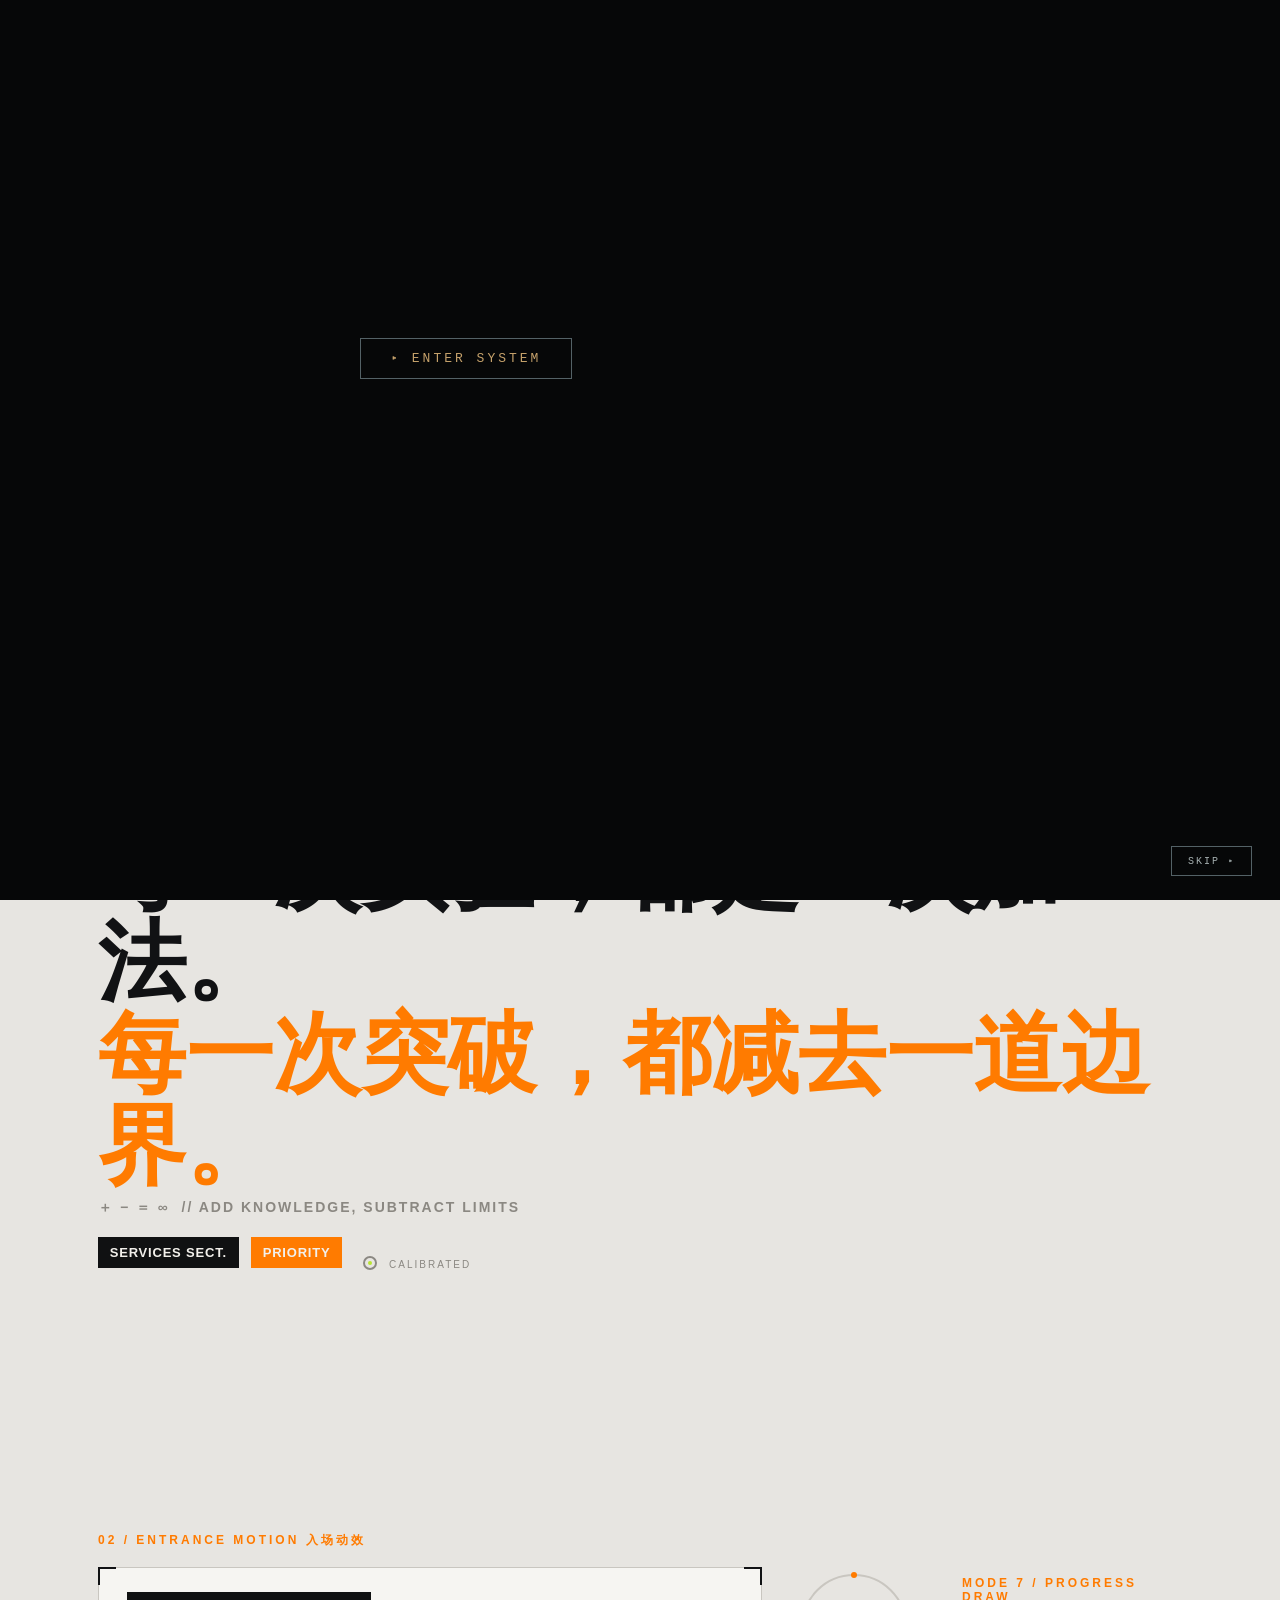
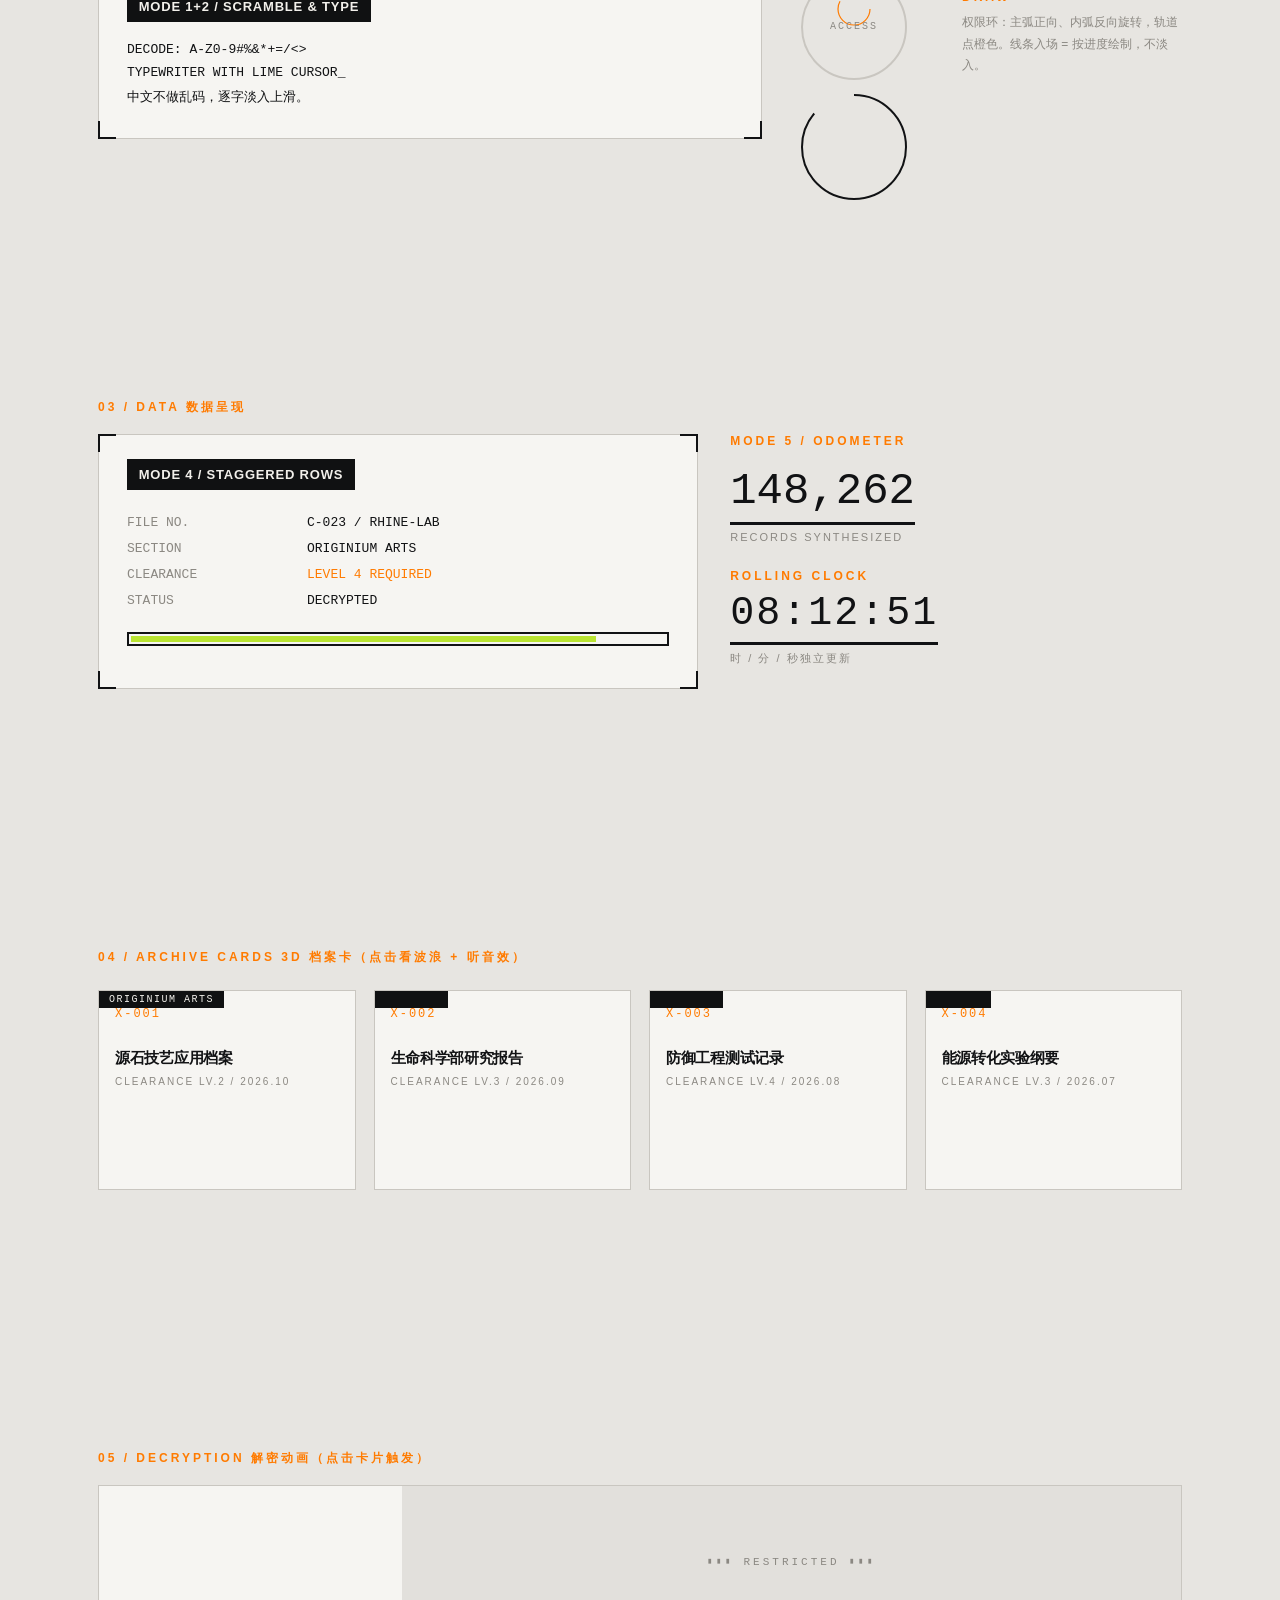
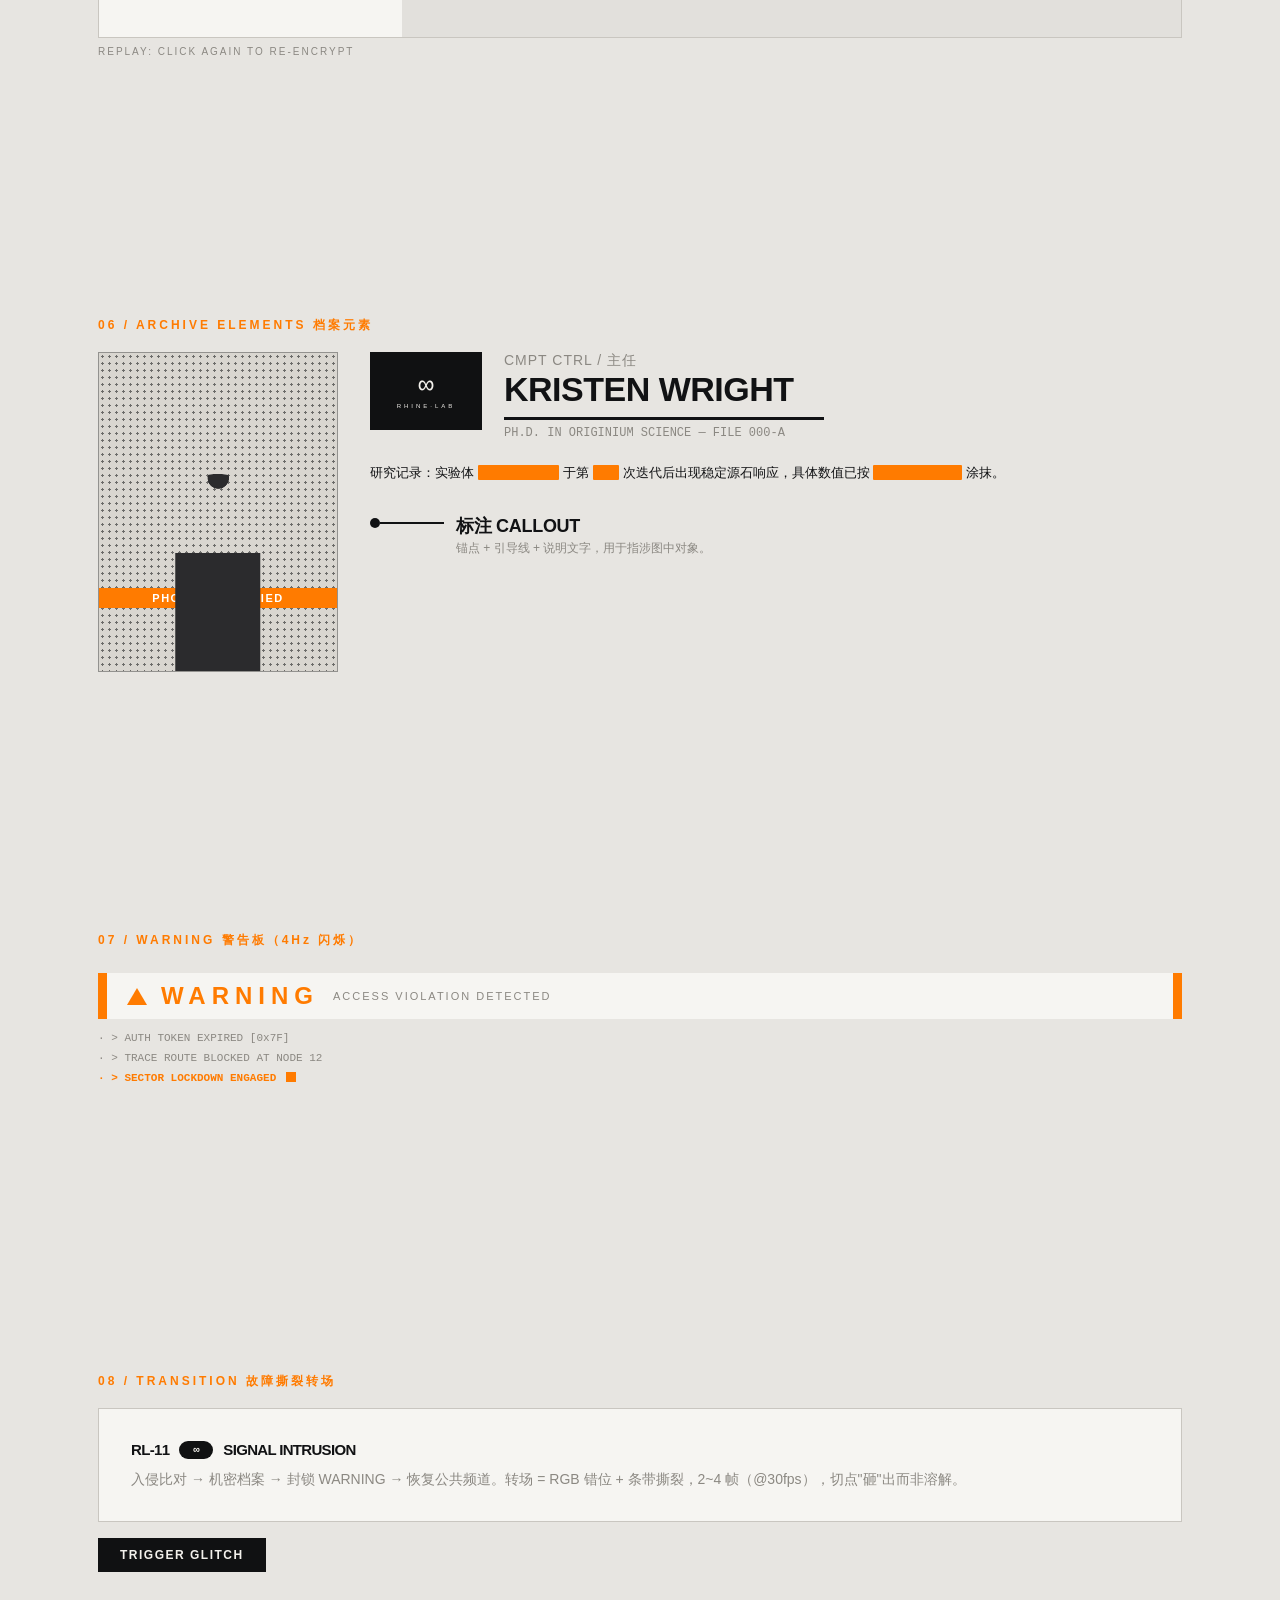
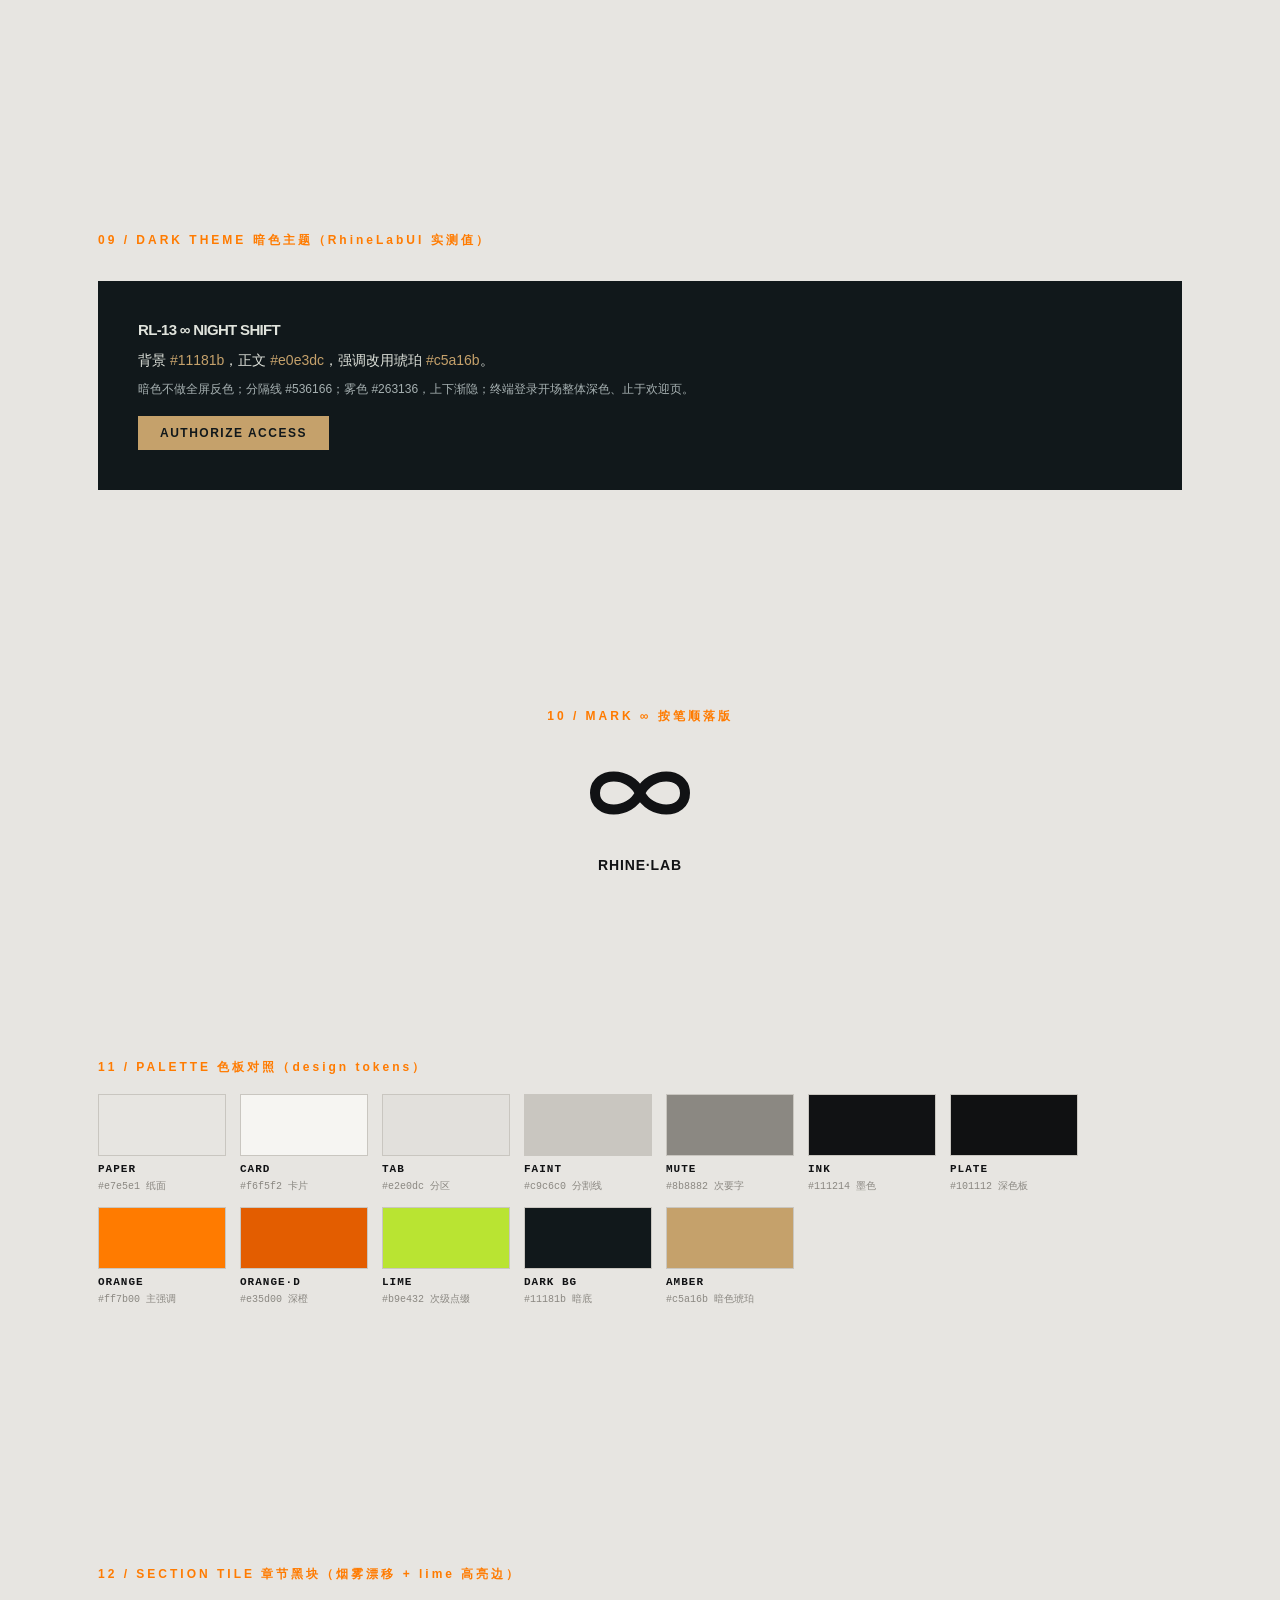
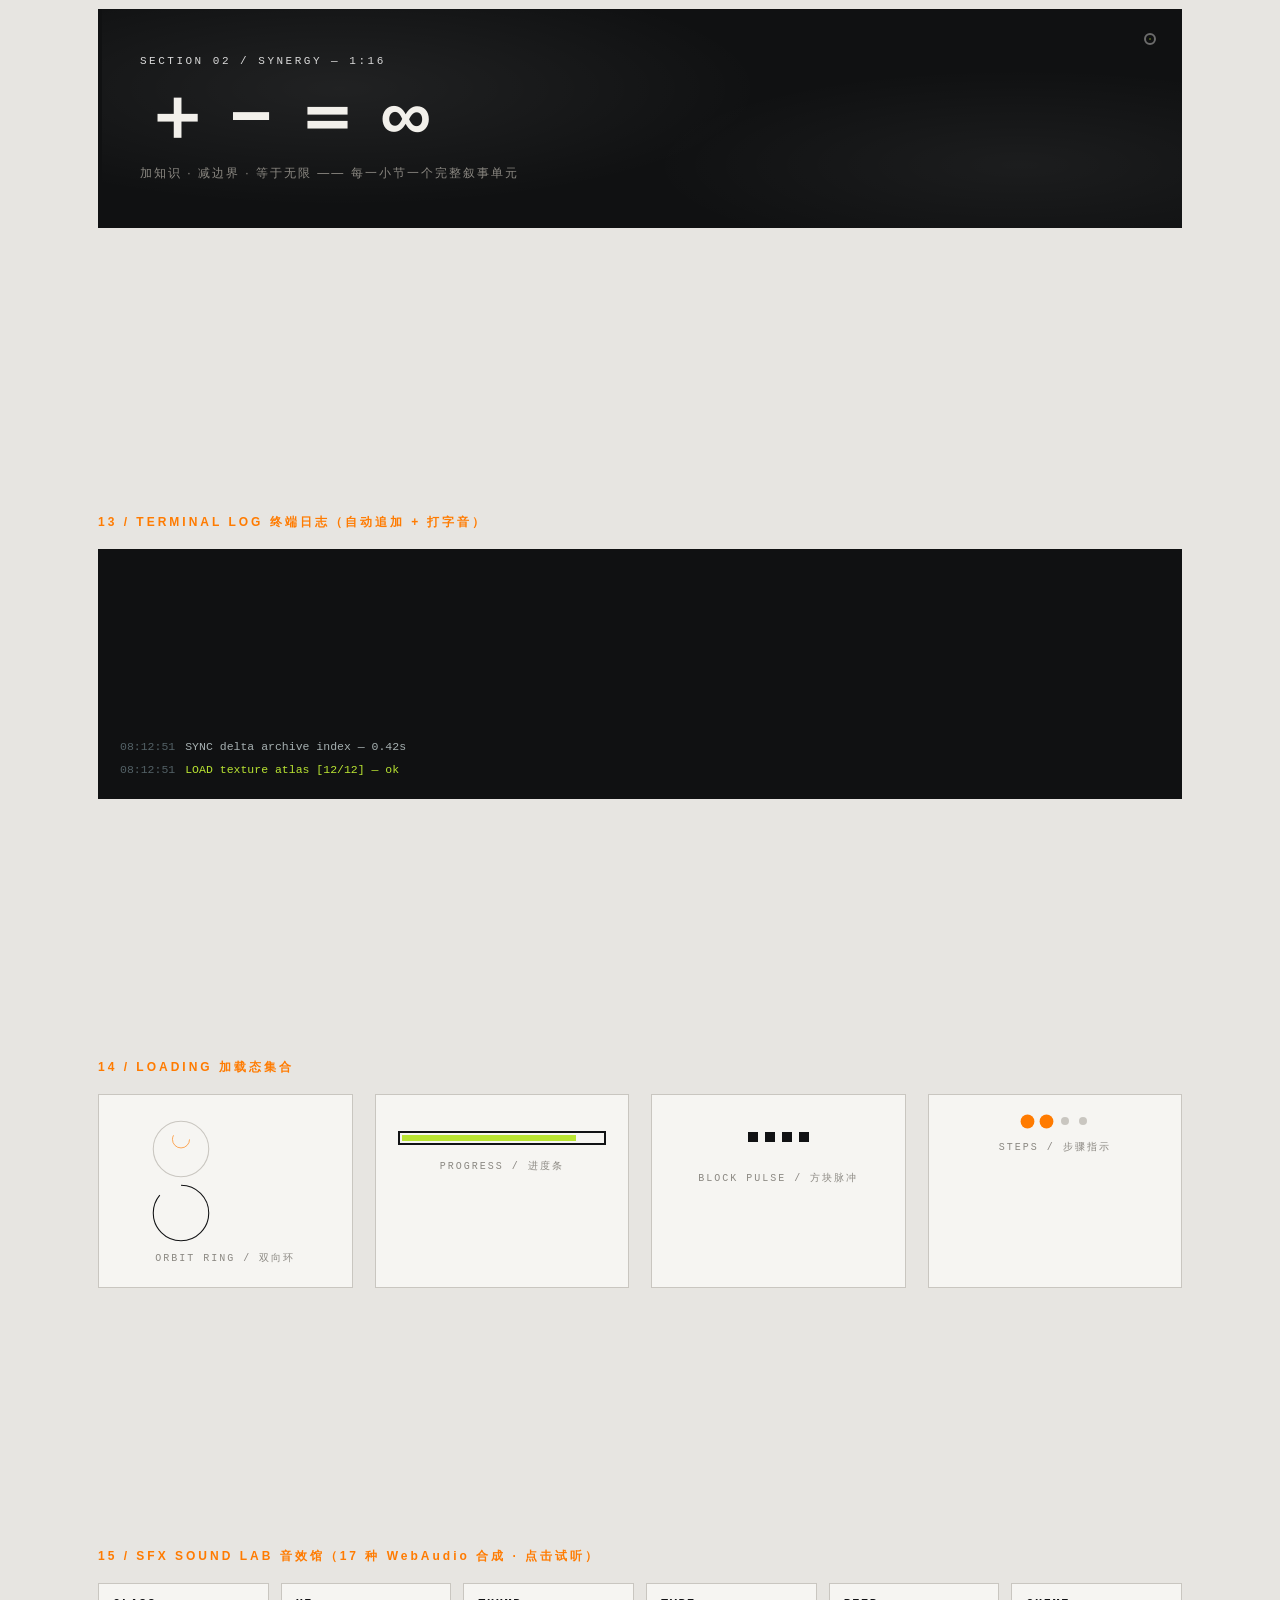
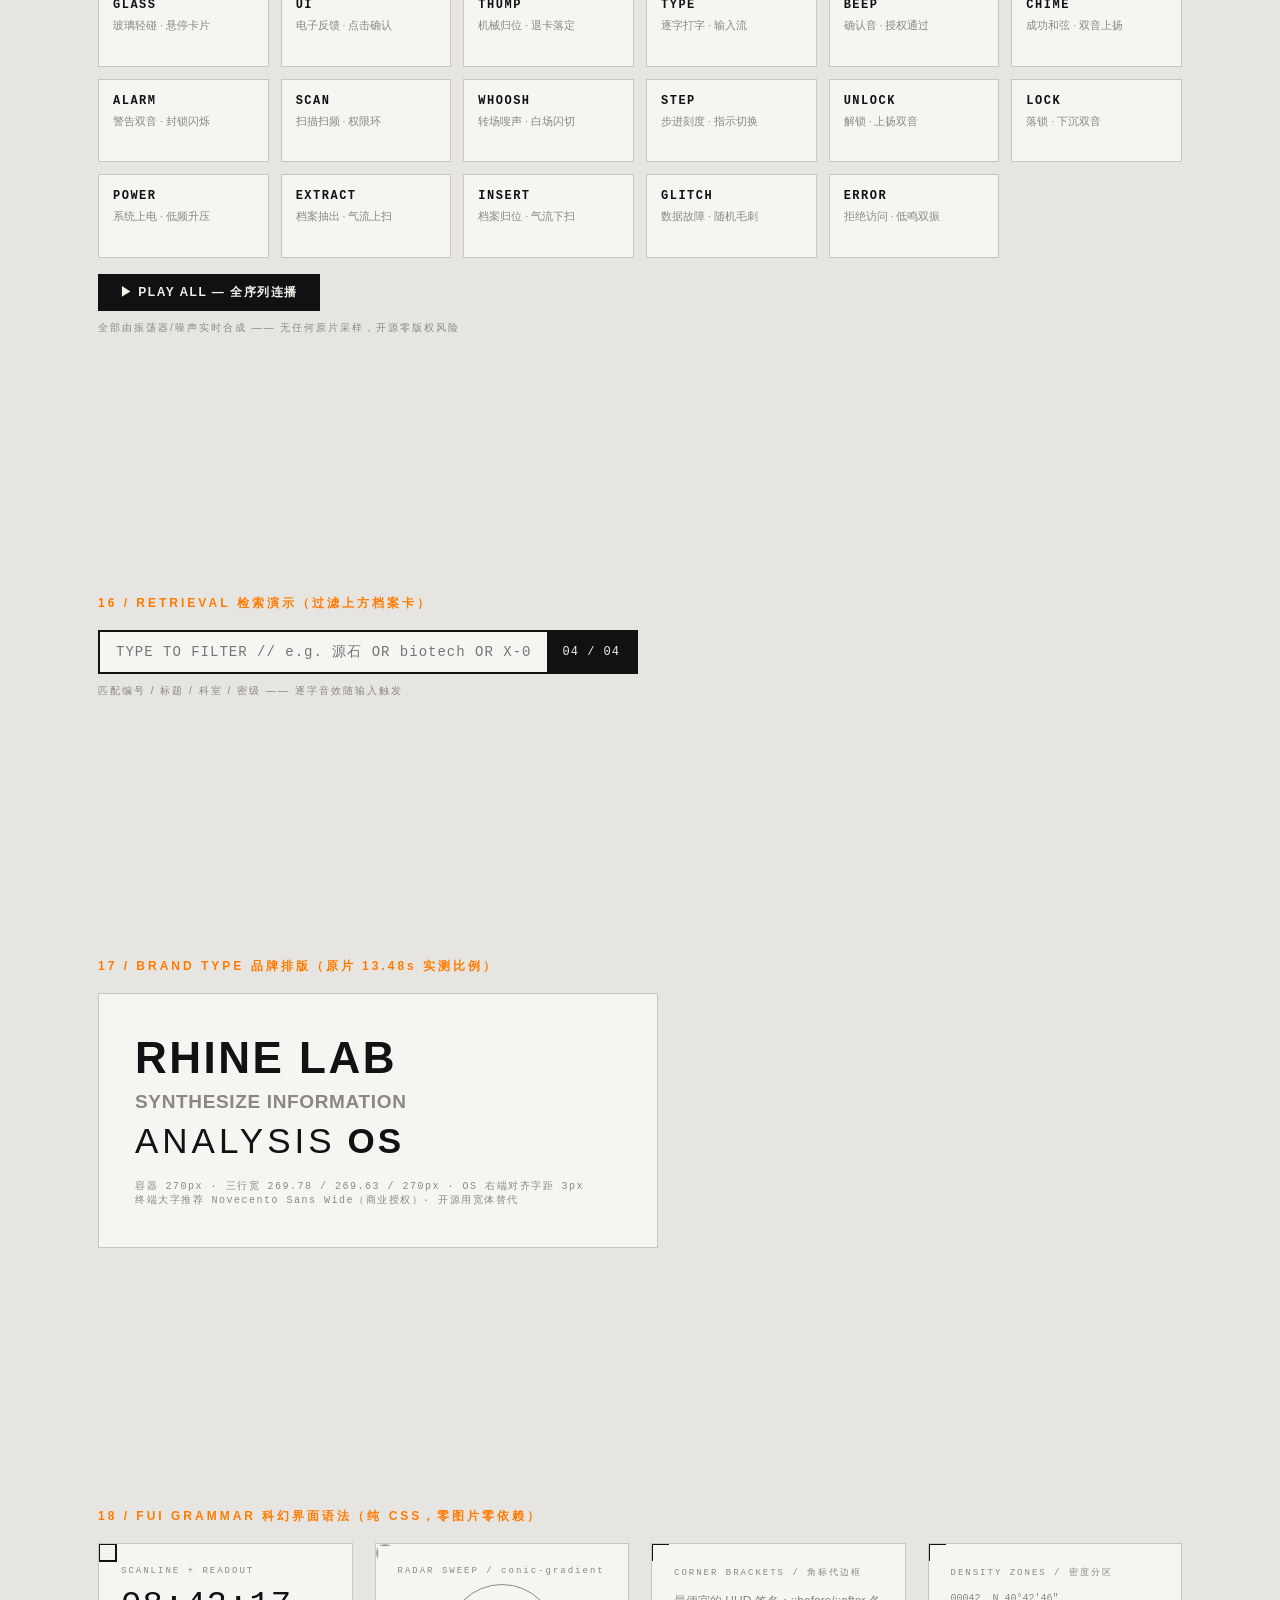
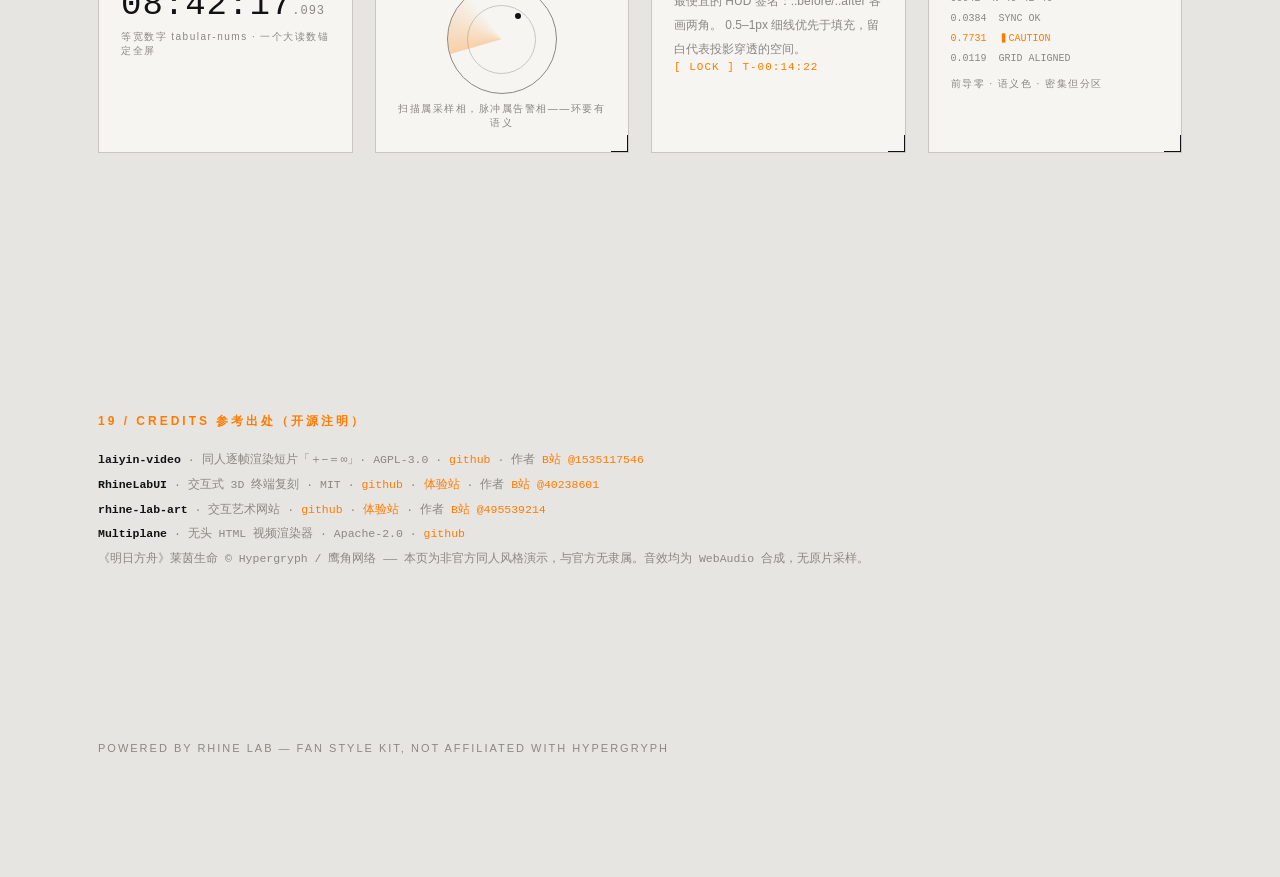
==== commit ffc1b502: "Section animations replay on re-entry after full exit (scramble/type/cjk/odometer/warning/bar/infini" ====
--- a/assets/starter/index.html
+++ b/assets/starter/index.html
@@ -1179,8 +1179,10 @@
     if (p < 1) raf = requestAnimationFrame(frame);
     else el.textContent = target;
   };
+  if (el._rlCancel) el._rlCancel();            // 重播时打断上一次
+  el._rlCancel = () => cancelAnimationFrame(raf);
   raf = requestAnimationFrame(frame);
-  return () => cancelAnimationFrame(raf);
+  return el._rlCancel;
 }
 
 /* ── 模式 2：打字机 + 块状光标（逐字音效，最短间隔 24ms） ── */
@@ -1188,17 +1190,19 @@
   const target = el.dataset.text ?? el.textContent;
   el.dataset.text = target;
   const t0 = performance.now();
-  let lastN = -1, lastTick = 0;
+  let lastN = -1, lastTick = 0, raf;
   const frame = (now) => {
     const p = clamp01((now - t0) / duration);
     const n = Math.floor(EASE.outCubic(p) * target.length);
     if (n > lastN && now - lastTick >= 24) { rlSfx("type"); lastTick = now; }
     lastN = n;
     el.innerHTML = target.slice(0, n) + '<span style="display:inline-block;width:0.55em;height:0.95em;background:var(--rl-lime);vertical-align:-0.12em;margin-left:2px"></span>';
-    if (p < 1) requestAnimationFrame(frame);
+    if (p < 1) raf = requestAnimationFrame(frame);
     else el.textContent = target;
   };
-  requestAnimationFrame(frame);
+  if (el._rlCancel) el._rlCancel();
+  el._rlCancel = () => cancelAnimationFrame(raf);
+  raf = requestAnimationFrame(frame);
 }
 
 /* ── 模式 3：中文字符逐个滑入 ── */
@@ -1223,12 +1227,15 @@
   const from = 0;
   const t0 = performance.now();
   const fmt = (n) => Math.floor(n).toLocaleString("en-US");
+  let raf;
   const frame = (now) => {
     const p = clamp01((now - t0) / duration);
     el.textContent = fmt(from + (to - from) * EASE.outExpo(p));
-    if (p < 1) requestAnimationFrame(frame);
+    if (p < 1) raf = requestAnimationFrame(frame);
   };
-  requestAnimationFrame(frame);
+  if (el._rlCancel) el._rlCancel();
+  el._rlCancel = () => cancelAnimationFrame(raf);
+  raf = requestAnimationFrame(frame);
 }
 
 /* ── 模式 4：分级入场（staggered） ── */
@@ -1244,8 +1251,10 @@
   const paths = svg.querySelectorAll("path");
   paths.forEach((p) => {
     const len = p.getTotalLength();
+    p.style.transition = "none";
     p.style.strokeDasharray = len;
     p.style.strokeDashoffset = len;
+    void p.getBoundingClientRect();          // 重播：先无过渡归零，避免反向动画
     p.style.transition = `stroke-dashoffset ${duration}ms cubic-bezier(0.33,1,0.68,1)`;
     requestAnimationFrame(() => requestAnimationFrame(() => (p.style.strokeDashoffset = 0)));
   });
@@ -2104,33 +2113,49 @@
 function rlActivate() {
   if (window._rlActive) return; // 防重复初始化
   window._rlActive = 1;
+  // 板块动画触发：可重播类（乱码/打字/CJK/里程计/警告/进度条/∞/数据行）
+  // 完全离场后再次进入会重播一次；一次性类（终端/时钟/交互接线/3D 等）仅首次触发
+  const ONCE_ATTRS = ["data-terminal","data-clock","data-decrypt","data-glitch","data-scene3d","data-search","data-sfx-lab","data-palette","data-radar","data-cards"];
+  const fire = (el) => {
+    if (el.hasAttribute("data-scramble")) rlScramble(el);
+    if (el.hasAttribute("data-type")) rlType(el);
+    if (el.hasAttribute("data-cjk")) rlCjkReveal(el);
+    if (el.hasAttribute("data-odometer")) rlOdometer(el, { to: +el.dataset.odometer });
+    if (el.hasAttribute("data-warning")) { el.classList.remove("on"); void el.offsetWidth; el.classList.add("on"); rlSfx("alarm"); }
+    if (el.hasAttribute("data-bar")) { el.classList.remove("on"); void el.offsetWidth; el.classList.add("on"); }
+    if (el.hasAttribute("data-mark")) rlMark(el);
+    if (el.hasAttribute("data-rows")) { el.querySelectorAll(".row").forEach((r) => r.classList.remove("show")); void el.offsetWidth; rlStagger([...el.querySelectorAll(".row")]); }
+    if (el.hasAttribute("data-cards")) rlArchiveCards(el);
+    if (el.hasAttribute("data-clock")) rlClock(el);
+    if (el.hasAttribute("data-decrypt")) rlDecrypt(el);
+    if (el.hasAttribute("data-glitch")) rlGlitch(el, document.querySelector(el.dataset.glitch ? el.dataset.glitch : "#glitch-btn") || null);
+    if (el.hasAttribute("data-scene3d")) rlScene3D(el);
+    if (el.hasAttribute("data-terminal")) rlTerminal(el);
+    if (el.hasAttribute("data-search")) rlSearch(el, document.querySelector(el.dataset.target), document.querySelector(el.dataset.count));
+    if (el.hasAttribute("data-sfx-lab")) rlSfxLab(el);
+    if (el.hasAttribute("data-palette")) rlPalette(el);
+    if (el.hasAttribute("data-radar")) rlRadar(el);
+  };
   const io = new IntersectionObserver((entries) => {
     entries.forEach((e) => {
-      if (!e.isIntersecting || e.target.dataset.done) return;
-      e.target.dataset.done = "1";
       const el = e.target;
-      if (el.hasAttribute("data-scramble")) rlScramble(el);
-      if (el.hasAttribute("data-type")) rlType(el);
-      if (el.hasAttribute("data-cjk")) rlCjkReveal(el);
-      if (el.hasAttribute("data-odometer")) rlOdometer(el, { to: +el.dataset.odometer });
-      if (el.hasAttribute("data-warning")) { el.classList.add("on"); rlSfx("alarm"); }
-      if (el.hasAttribute("data-bar")) el.classList.add("on");
-      if (el.hasAttribute("data-mark")) rlMark(el);
-      if (el.hasAttribute("data-rows")) rlStagger([...el.querySelectorAll(".row")]);
-      if (el.hasAttribute("data-cards")) rlArchiveCards(el);
-      if (el.hasAttribute("data-clock")) rlClock(el);
-      if (el.hasAttribute("data-decrypt")) rlDecrypt(el);
-      if (el.hasAttribute("data-glitch")) rlGlitch(el, document.querySelector(el.dataset.glitch ? el.dataset.glitch : "#glitch-btn") || null);
-      if (el.hasAttribute("data-scene3d")) rlScene3D(el);
-      if (el.hasAttribute("data-terminal")) rlTerminal(el);
-      if (el.hasAttribute("data-search")) rlSearch(el, document.querySelector(el.dataset.target), document.querySelector(el.dataset.count));
-      if (el.hasAttribute("data-sfx-lab")) rlSfxLab(el);
-      if (el.hasAttribute("data-palette")) rlPalette(el);
-      if (el.hasAttribute("data-radar")) rlRadar(el);
+      if (ONCE_ATTRS.some((a) => el.hasAttribute(a))) {
+        if (!e.isIntersecting || el.dataset.done) return;
+        el.dataset.done = "1";
+        fire(el);
+        return;
+      }
+      if (e.isIntersecting) {
+        if (el.dataset.armed !== "1") return;   // 须先完全离场，才允许重播
+        el.dataset.armed = "";
+        fire(el);
+      } else {
+        el.dataset.armed = "1";
+      }
     });
   }, { threshold: 0.3 });
   document.querySelectorAll("[data-scramble],[data-type],[data-cjk],[data-odometer],[data-warning],[data-bar],[data-mark],[data-rows],[data-cards],[data-clock],[data-decrypt],[data-glitch],[data-scene3d],[data-terminal],[data-search],[data-sfx-lab],[data-palette],[data-radar]")
-    .forEach((el) => io.observe(el));
+    .forEach((el) => { el.dataset.armed = "1"; io.observe(el); });
   // 所有 .rl-btn 附加电子反馈音
   document.querySelectorAll(".rl-btn").forEach((b) => {
     if (b.id === "glitch-btn") return;
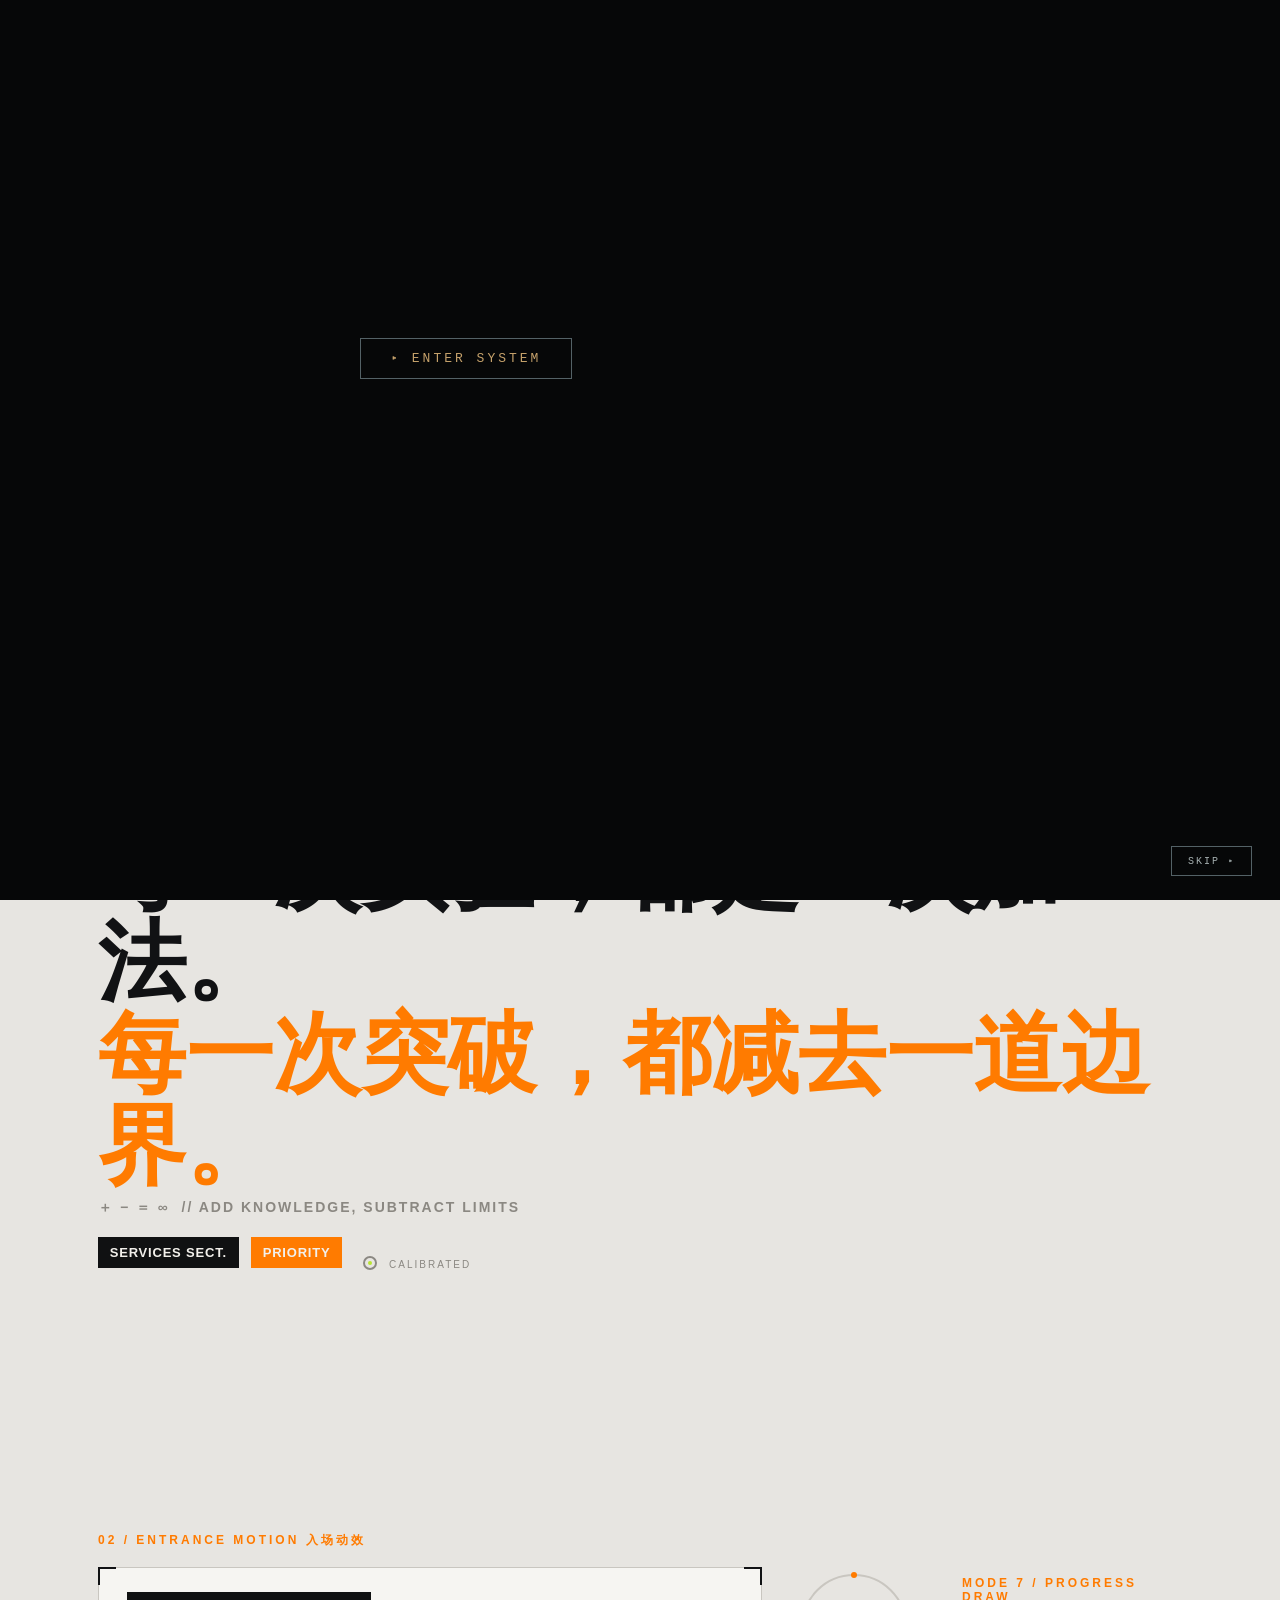
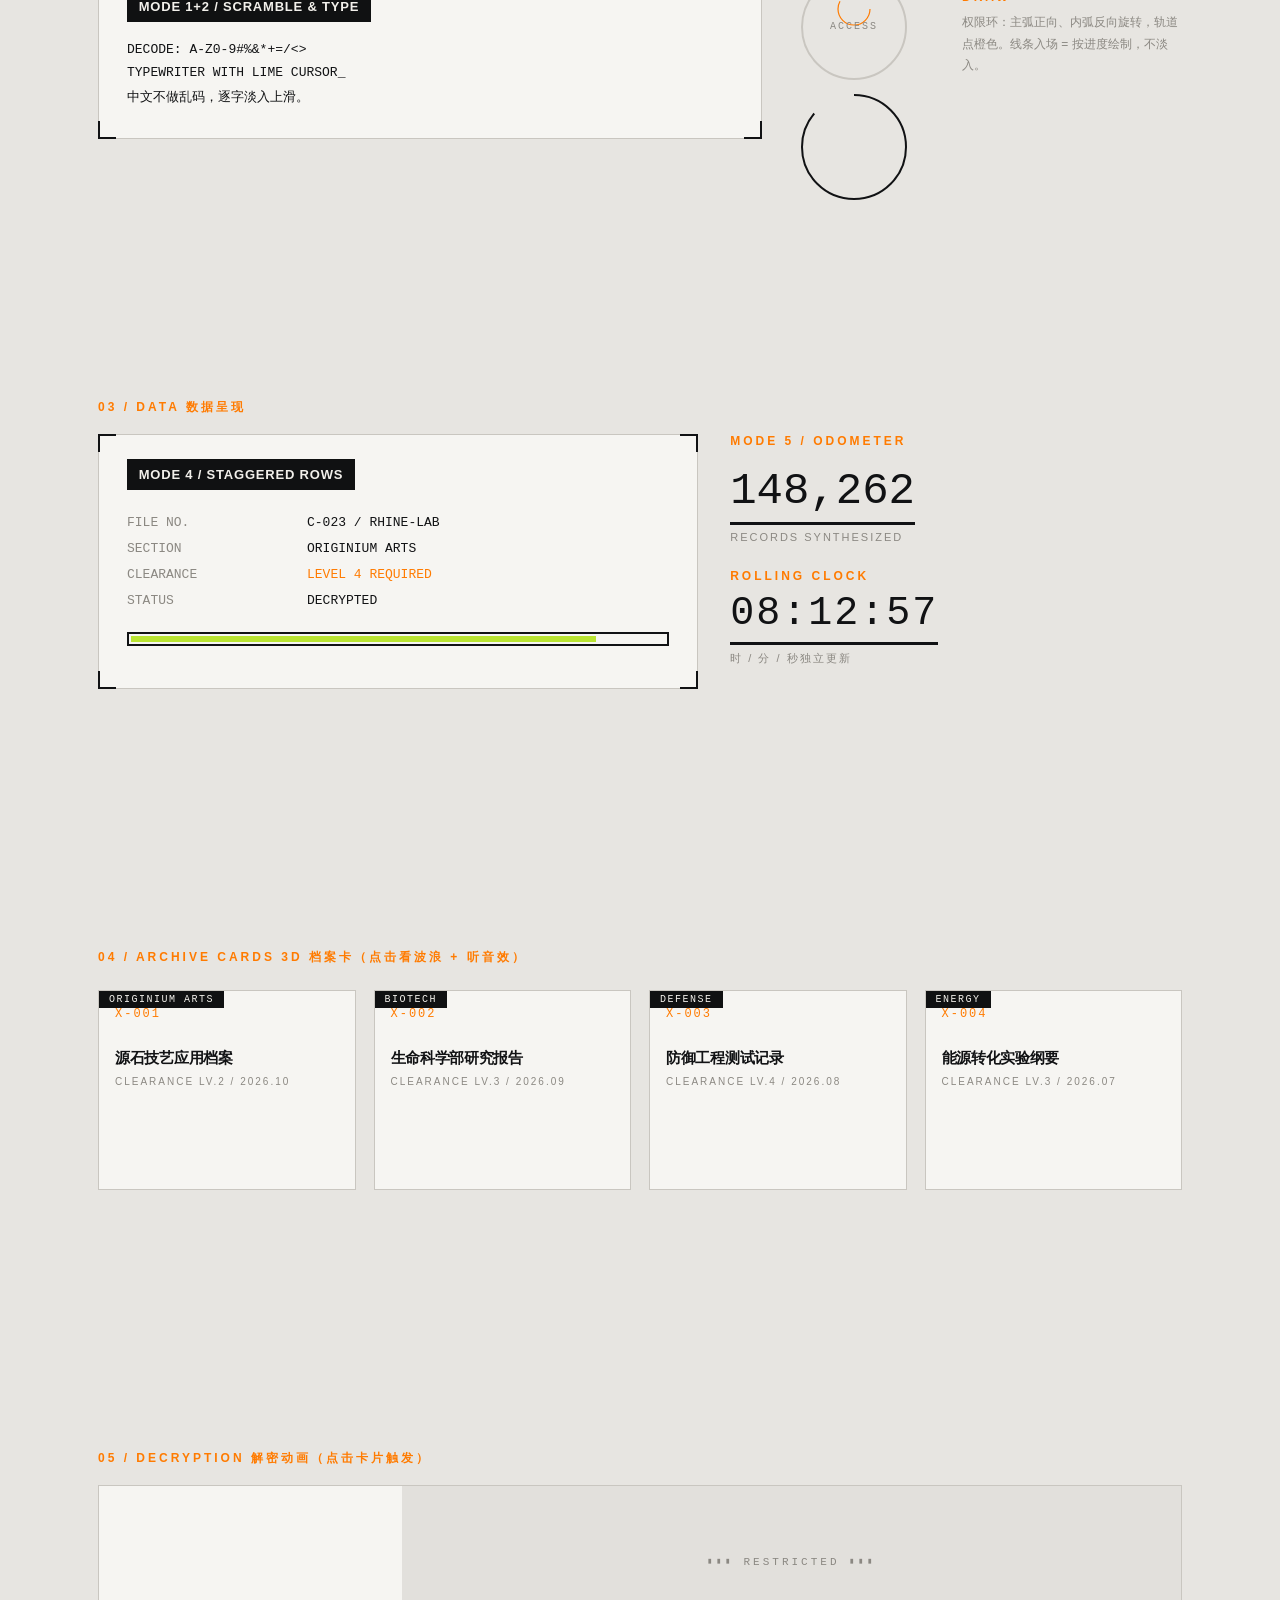
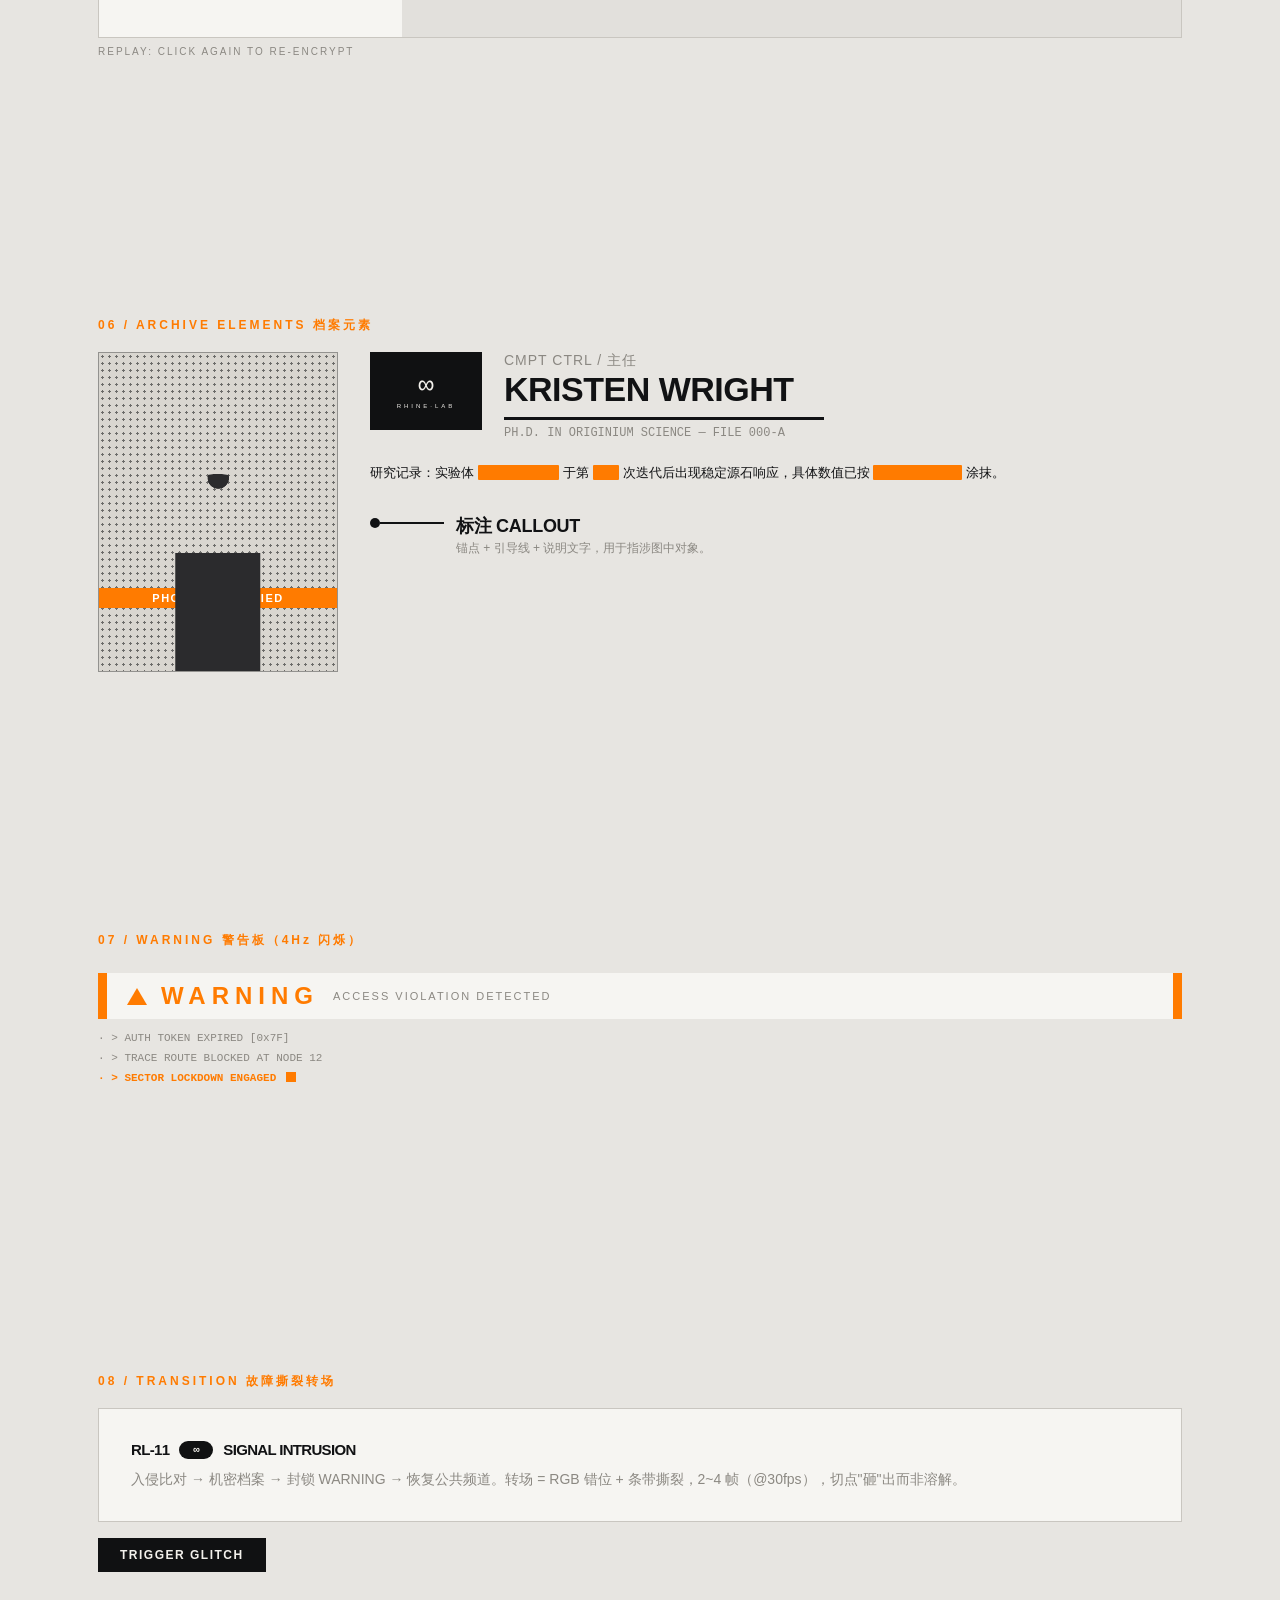
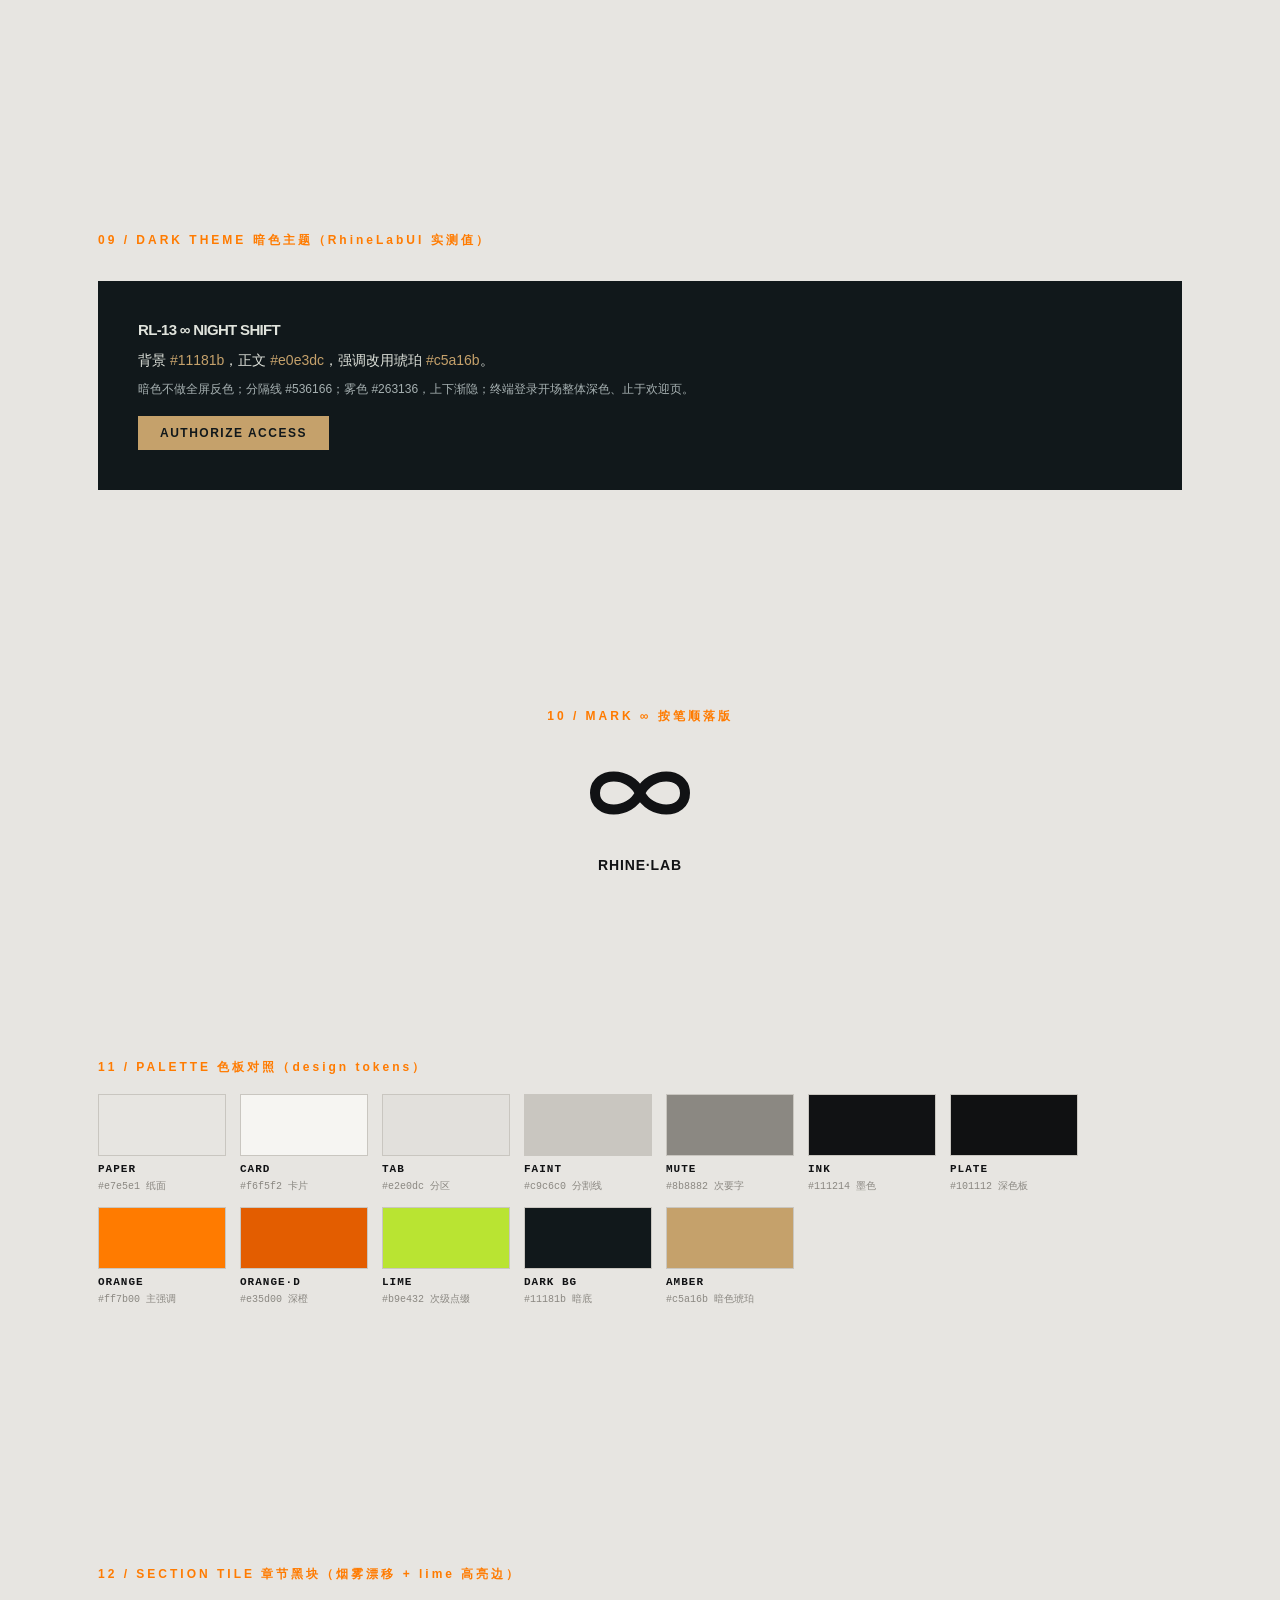
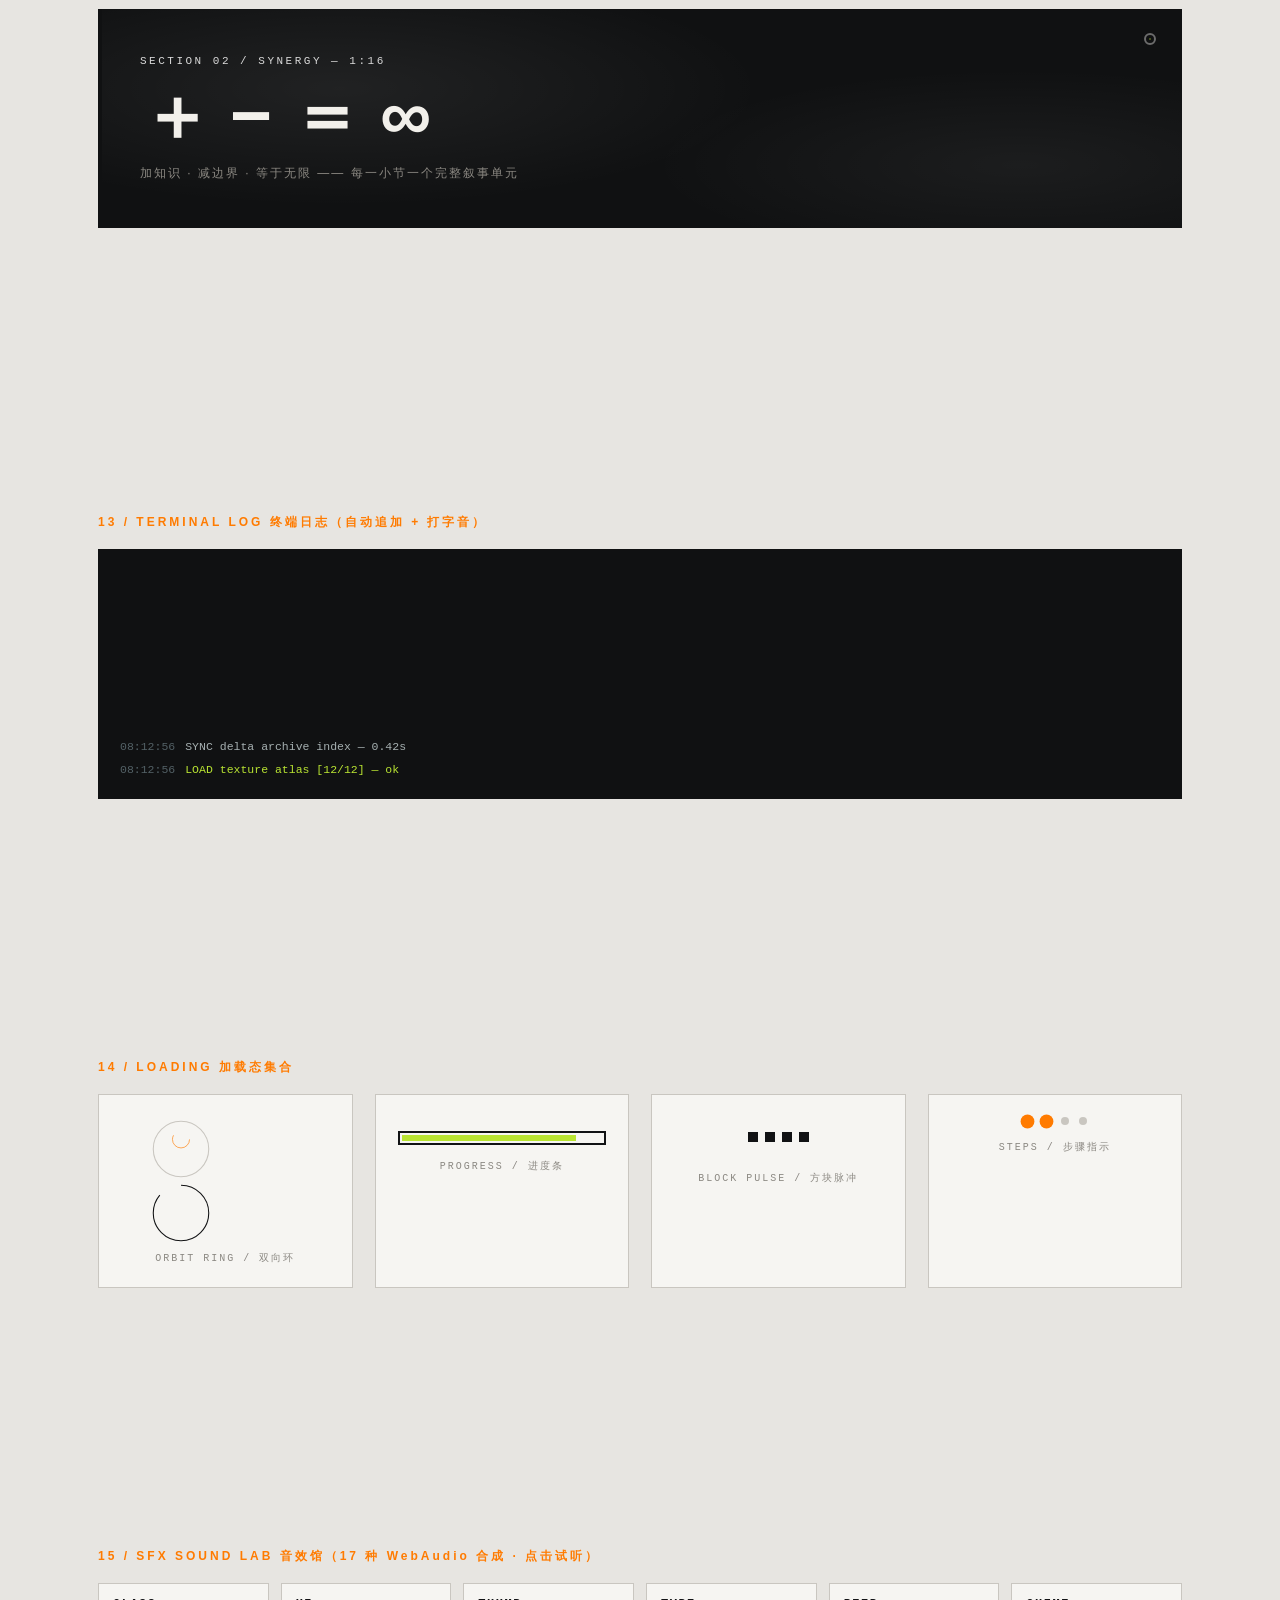
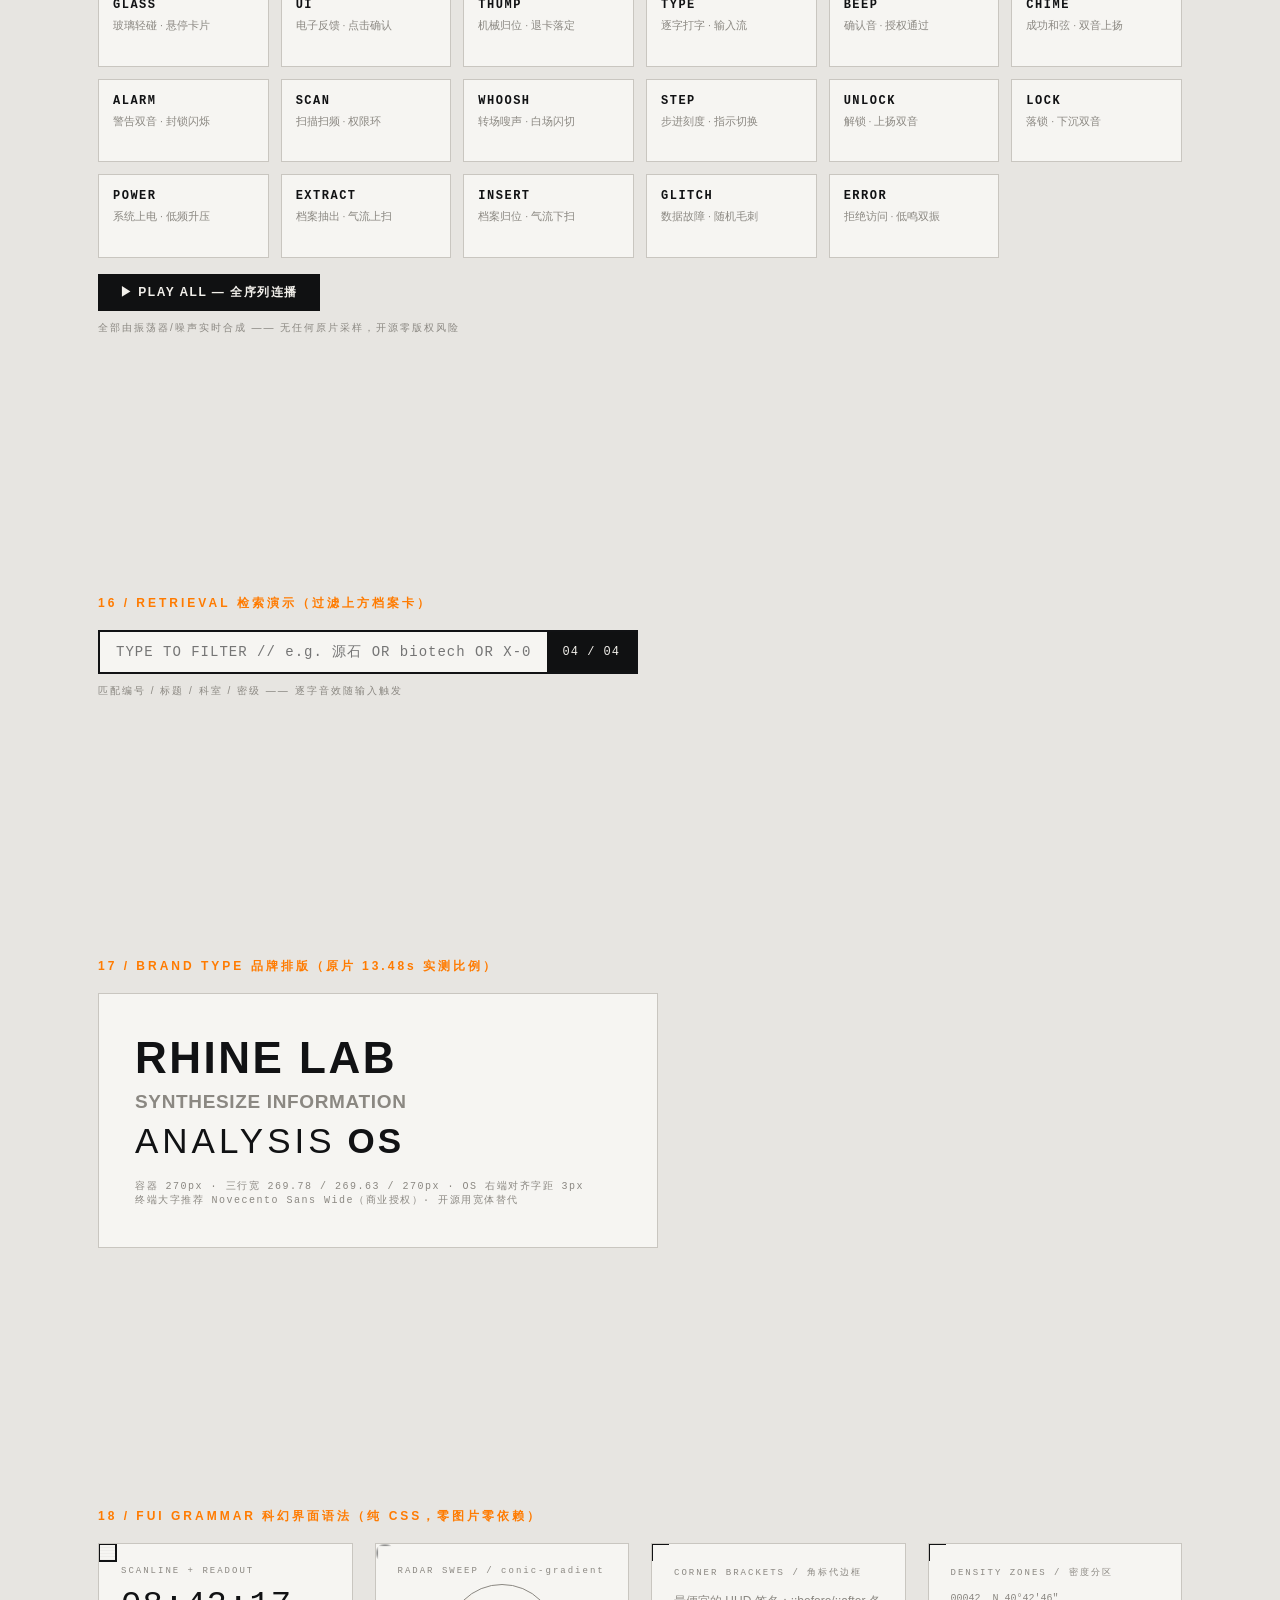
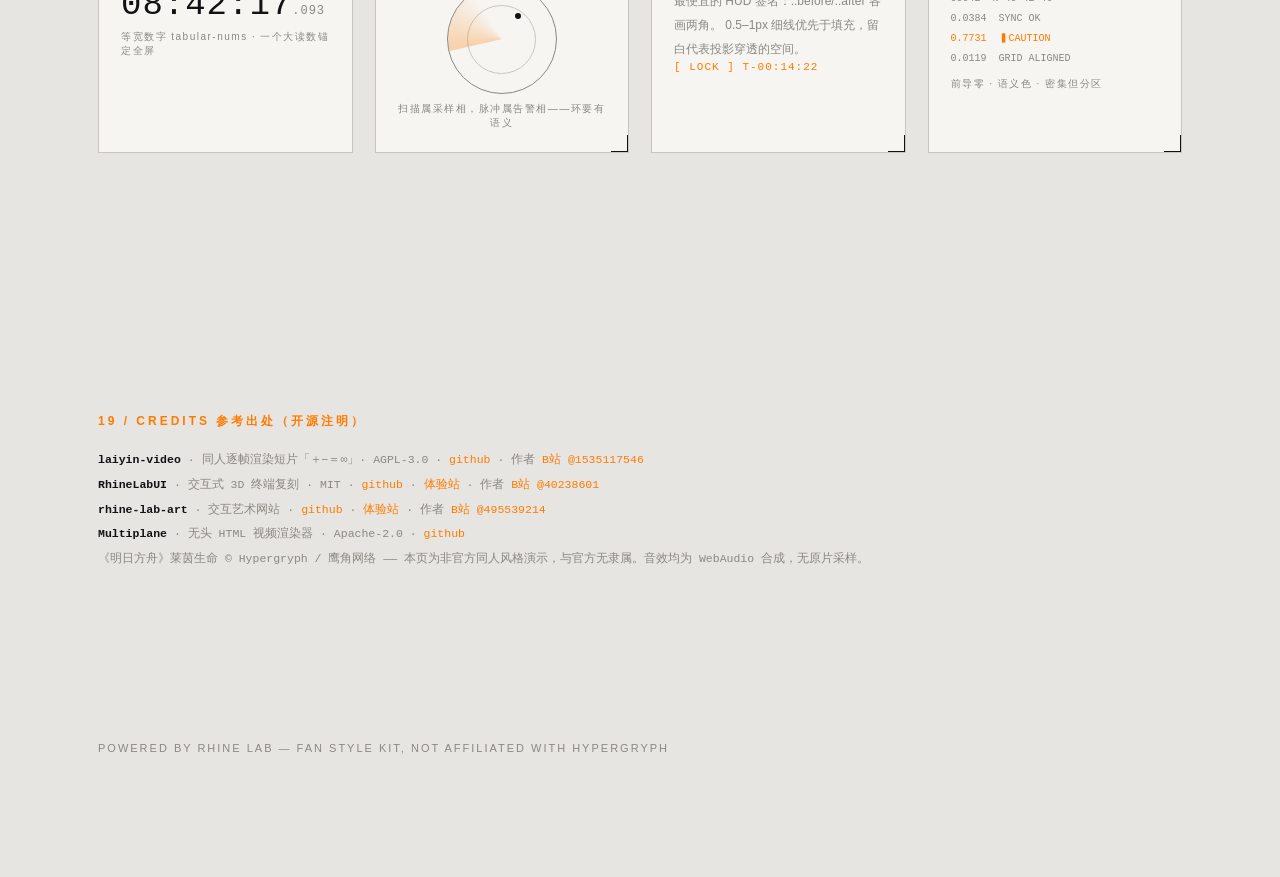
==== commit 2c3415d4: "Keyboard paging v2 (v0.13.2): section triggers during scroll flight are queued and replayed fully on" ====
--- a/assets/starter/index.html
+++ b/assets/starter/index.html
@@ -1932,13 +1932,21 @@
   }
   window._rlScrollStart = startT;
   window._rlMuteUntil = startT + dur;                    // 静音仅覆盖飞行段
+  window._rlScrollActive = true;                         // ★ 飞行期间 IO 触发入队，落地后统一播放（音效/动画完整）
   (function step(now) {
     const p = Math.min(1, (now - startT) / dur);
     const e = 1 - Math.pow(1 - p, 3);
     const target = el.getBoundingClientRect().top + window.scrollY - margin;
     window.scrollTo({ top: startY + (target - startY) * e, behavior: "instant" });
     if (p < 1) _rlScrollRAF = requestAnimationFrame(step);
-    else { window._rlMuteUntil = 0; if (done) done(); }   // 落地：解除静音 → 触发确认音
+    else {
+      _rlScrollRAF = null;
+      window._rlScrollActive = false;
+      const q = window._rlFireQueue; window._rlFireQueue = [];
+      window._rlMuteUntil = 0;                             // 落地：解除静音
+      if (q) q.forEach((e2) => window._rlFire && window._rlFire(e2));  // ★ 补播飞行中错过的板块动画（含音效）
+      if (done) done();
+    }
   })(startT);
 }
 
@@ -2136,19 +2144,25 @@
     if (el.hasAttribute("data-palette")) rlPalette(el);
     if (el.hasAttribute("data-radar")) rlRadar(el);
   };
+  const deliver = (el) => {
+    // 翻页飞行中触发的板块 → 入队，落地后统一播放（否则动画播大半、音效被静音窗口吞掉）
+    if (window._rlScrollActive) (window._rlFireQueue ??= []).push(el);
+    else fire(el);
+  };
+  window._rlFire = fire;   // 供 rlScrollToEl 落地时补播队列
   const io = new IntersectionObserver((entries) => {
     entries.forEach((e) => {
       const el = e.target;
       if (ONCE_ATTRS.some((a) => el.hasAttribute(a))) {
         if (!e.isIntersecting || el.dataset.done) return;
         el.dataset.done = "1";
-        fire(el);
+        deliver(el);
         return;
       }
       if (e.isIntersecting) {
         if (el.dataset.armed !== "1") return;   // 须先完全离场，才允许重播
         el.dataset.armed = "";
-        fire(el);
+        deliver(el);
       } else {
         el.dataset.armed = "1";
       }
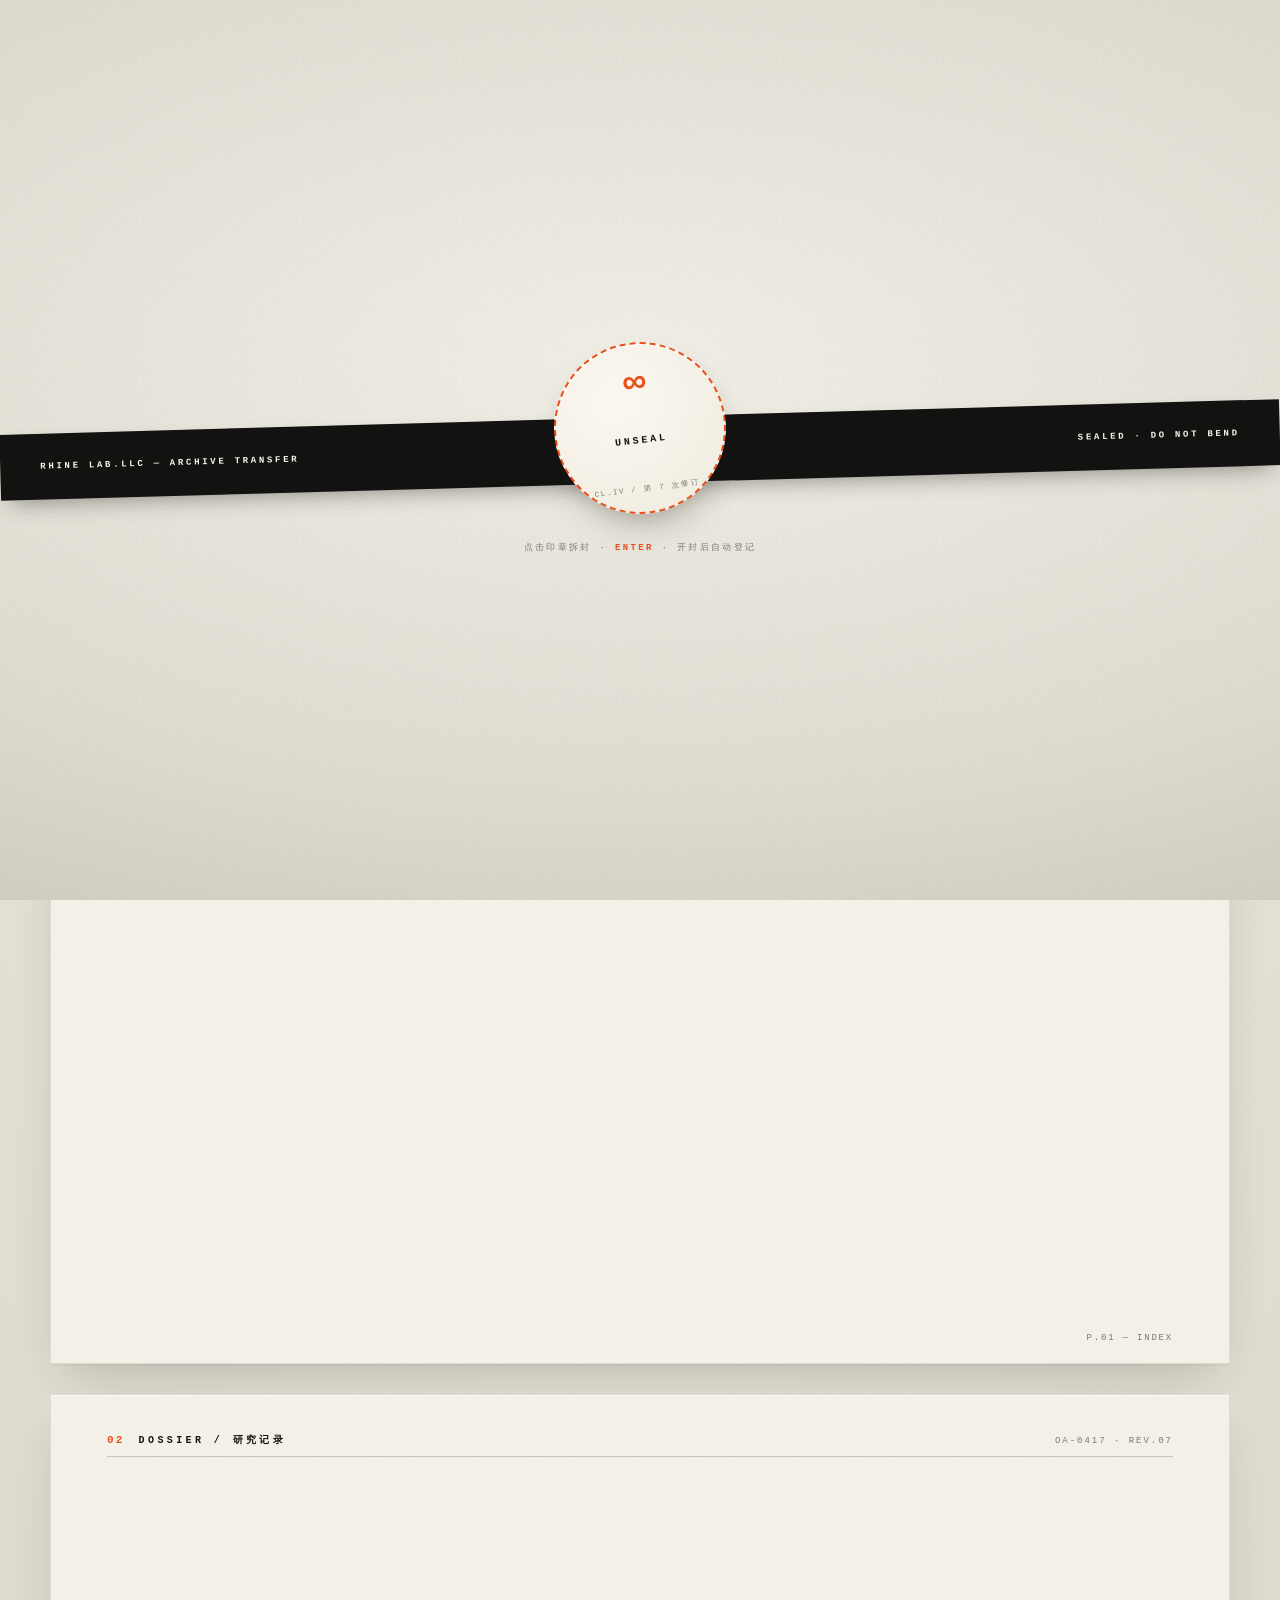
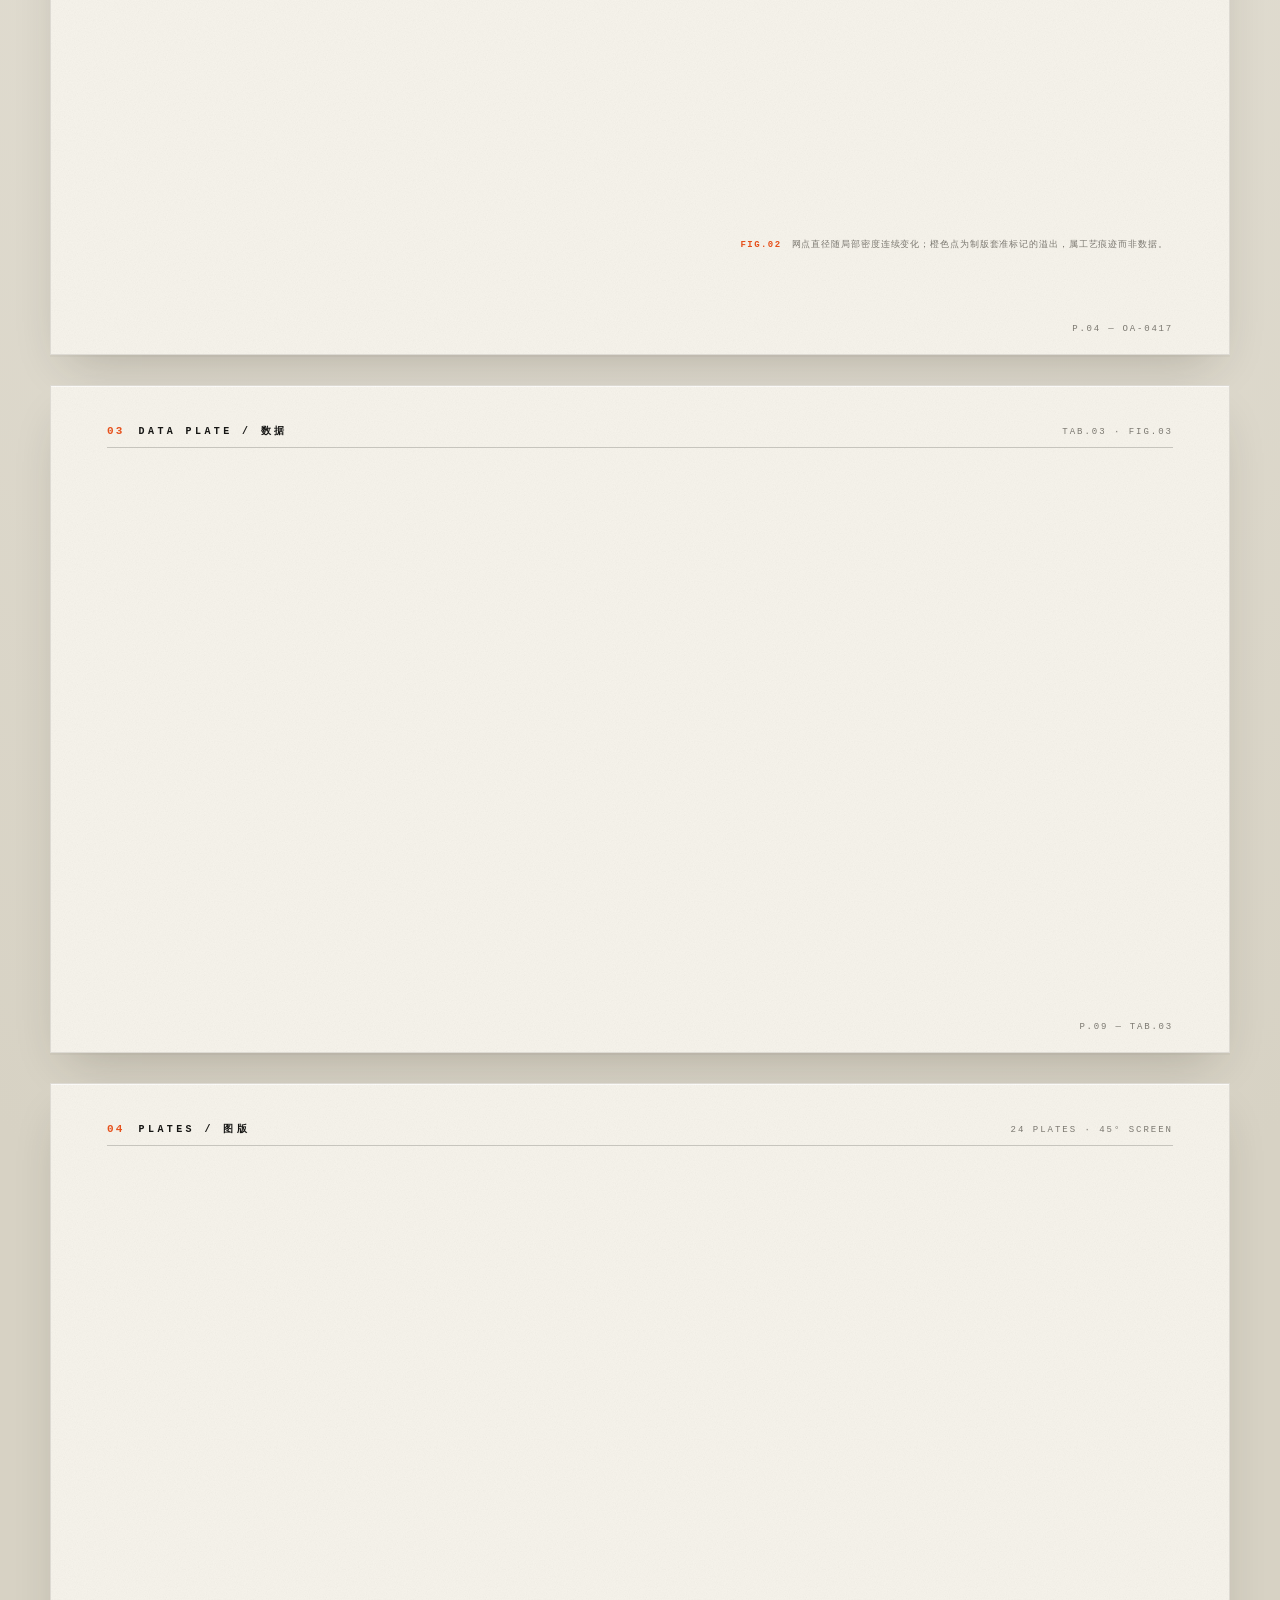
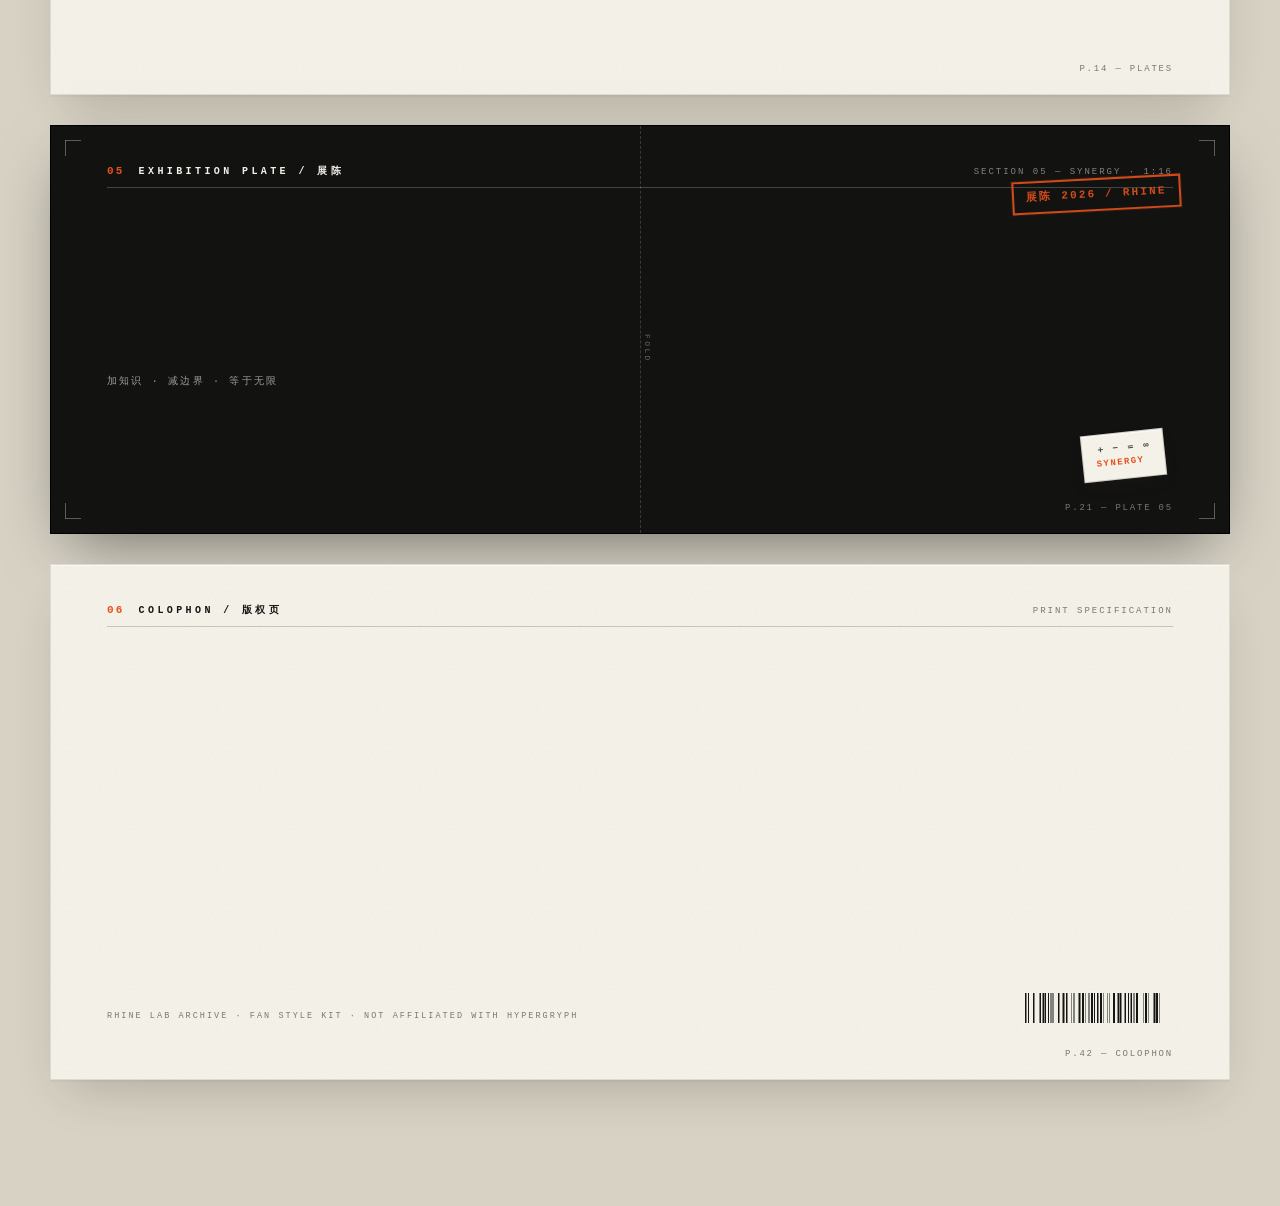
==== commit 6d2d7fcb: "v0.14.0: editorial re-distillation — dossier system (grid/type scale/print artifacts/halftone plates" ====
--- a/assets/starter/index.html
+++ b/assets/starter/index.html
@@ -3,1167 +3,936 @@
 <head>
 <meta charset="UTF-8">
 <meta name="viewport" content="width=device-width, initial-scale=1.0">
-<title>RHINE LAB — 动效全要素演示</title>
-<style>:root {
-  /* ── Rhine Lab design tokens ── */
-  --rl-paper: #e7e5e1;
-  --rl-card: #f6f5f2;
-  --rl-tab: #e2e0dc;
-  --rl-faint: #c9c6c0;
-  --rl-mute: #8b8882;
-  --rl-ink: #111214;
-  --rl-ink-inv: #f2f0eb;
-  --rl-plate: #101112;
-  --rl-orange: #ff7b00;
-  --rl-orange-deep: #e35d00;
-  --rl-lime: #b9e432;
-  --rl-grid: rgba(17, 18, 20, 0.06);
-  --rl-font-sans: "Montserrat", "MiSans", "Noto Sans CJK SC", "Source Han Sans SC", "PingFang SC", "Microsoft YaHei", sans-serif;
-  --rl-font-mono: "JetBrains Mono", ui-monospace, Consolas, monospace;
-}
-
-* { margin: 0; padding: 0; box-sizing: border-box; }
-
-html { scroll-behavior: smooth; }
-
-body {
-  background: var(--rl-paper);
-  color: var(--rl-ink);
-  font-family: var(--rl-font-sans);
-  font-weight: 500;
-  min-height: 100vh;
-  overflow-x: hidden;
-  position: relative;
-}
-
-/* 方格网格底纹 */
-body::before {
-  content: "";
-  position: fixed;
-  inset: 0;
-  background-image:
-    linear-gradient(var(--rl-grid) 1px, transparent 1px),
-    linear-gradient(90deg, var(--rl-grid) 1px, transparent 1px);
-  background-size: 48px 48px;
-  pointer-events: none;
-  z-index: 0;
-}
-
-.page { position: relative; z-index: 1; max-width: 1180px; margin: 0 auto; padding: 0 48px; }
-
-/* ── HUD 页眉 ── */
-.hud-header {
-  display: flex;
-  align-items: baseline;
-  gap: 32px;
-  padding: 40px 0 0;
-  border-bottom: 2px solid var(--rl-ink);
-  padding-bottom: 14px;
-}
-.hud-title { font-weight: 700; font-size: 26px; letter-spacing: 0.92px; }
-.hud-sub { font-size: 11px; font-weight: 600; letter-spacing: 3.2px; color: var(--rl-mute); }
-.hud-os { margin-left: auto; font-size: 12px; letter-spacing: 1px; }
-.hud-os .light { font-weight: 300; }
-.hud-os .bold { font-weight: 700; }
-
-/* ── 左侧竖轨线 ── */
-.rail {
-  position: fixed;
-  left: max(24px, calc(50% - 590px - 40px));
-  top: 0;
-  width: 2px;
-  height: 100vh;
-  background: var(--rl-faint);
-  z-index: 2;
-}
-.rail::after {
-  content: "";
-  position: absolute;
-  top: 120px;
-  left: -18px;
-  width: 38px;
-  height: 22px;
-  background: var(--rl-lime);
-}
-
-/* ── 章节区块 ── */
-.section { padding: 130px 0; }
-.section-code {
-  font-weight: 600;
-  font-size: 15px;
-  letter-spacing: -0.045em;
-  display: flex;
-  align-items: center;
-  gap: 10px;
-  color: var(--rl-ink);
-}
-.section-code .badge {
-  display: inline-flex;
-  align-items: center;
-  justify-content: center;
-  width: 34px;
-  height: 18px;
-  border-radius: 9px;
-  background: var(--rl-plate);
-  color: var(--rl-ink-inv);
-  font-family: var(--rl-font-mono);
-  font-size: 11px;
-}
-
-/* ── 主标题 ── */
-.hero { font-size: clamp(44px, 7vw, 88px); font-weight: 700; letter-spacing: -0.5px; line-height: 1.04; margin: 24px 0 8px; }
-.hero .accent { color: var(--rl-orange); }
-.hero-sub { font-size: 14px; letter-spacing: 2px; color: var(--rl-mute); font-weight: 600; }
-
-/* ── 档案卡 ── */
-.dossier {
-  background: var(--rl-card);
-  border: 1px solid var(--rl-faint);
-  padding: 24px 28px;
-  position: relative;
-}
-.dossier .corners span { position: absolute; width: 18px; height: 18px; border-color: var(--rl-ink); border-style: solid; border-width: 0; }
-.dossier .corners span:nth-child(1) { top: -1px; left: -1px; border-top-width: 2px; border-left-width: 2px; }
-.dossier .corners span:nth-child(2) { top: -1px; right: -1px; border-top-width: 2px; border-right-width: 2px; }
-.dossier .corners span:nth-child(3) { bottom: -1px; left: -1px; border-bottom-width: 2px; border-left-width: 2px; }
-.dossier .corners span:nth-child(4) { bottom: -1px; right: -1px; border-bottom-width: 2px; border-right-width: 2px; }
-
-/* 数据行（分级入场） */
-.data-rows { font-family: var(--rl-font-mono); font-size: 13px; line-height: 2; }
-.data-rows .row { display: flex; opacity: 0; transform: translateY(8px); }
-.data-rows .row.show { animation: rl-row-in 0.5s cubic-bezier(0.33, 1, 0.68, 1) forwards; }
-.data-rows .key { width: 180px; color: var(--rl-mute); }
-.data-rows .val { color: var(--rl-ink); }
-.data-rows .val.warn { color: var(--rl-orange); }
-@keyframes rl-row-in { to { opacity: 1; transform: none; } }
-
-/* ── 里程计数字 ── */
-.odometer {
-  font-family: var(--rl-font-mono);
-  font-weight: 400;
-  font-size: 44px;
-  color: var(--rl-ink);
-  border-bottom: 3px solid var(--rl-ink);
-  display: inline-block;
-  padding-bottom: 6px;
-}
-
-/* ── chip 胶囊 ── */
-.chip {
-  display: inline-block;
-  background: var(--rl-plate);
-  color: var(--rl-ink-inv);
-  font-size: 13px;
-  font-weight: 600;
-  letter-spacing: 0.8px;
-  padding: 0.6em 0.9em;
-  overflow: hidden;
-  white-space: nowrap;
-}
-
-/* ── 警告板 ── */
-.warning { position: relative; margin: 24px 0; }
-.warning .bracket-bar {
-  height: 46px;
-  border-left: 9px solid var(--rl-orange);
-  border-right: 9px solid var(--rl-orange);
-  display: flex;
-  align-items: center;
-  gap: 14px;
-  padding: 0 20px;
-  background: var(--rl-card);
-  overflow: hidden;
-  width: 0;
-  transition: width 0.6s cubic-bezier(0.25, 1, 0.5, 1);
-}
-.warning.on .bracket-bar { width: 100%; }
-.warning .tri { width: 0; height: 0; border-left: 10px solid transparent; border-right: 10px solid transparent; border-bottom: 17px solid var(--rl-orange); }
-.warning .word { font-size: 24px; font-weight: 700; letter-spacing: 6px; color: var(--rl-orange); }
-.warning .log { font-family: var(--rl-font-mono); font-size: 11px; line-height: 1.8; color: var(--rl-mute); margin-top: 10px; }
-.warning .log .hot { color: var(--rl-orange); font-weight: 600; }
-.warning .log .blink { display: inline-block; width: 10px; height: 10px; background: var(--rl-orange); vertical-align: -1px; margin-left: 10px; animation: rl-blink 0.5s steps(1) infinite; }
-@keyframes rl-blink { 50% { opacity: 0; } }
-
-/* ── 进度条 ── */
-.bar { height: 14px; border: 2px solid var(--rl-ink); padding: 2px; margin: 18px 0; }
-.bar i { display: block; height: 100%; background: var(--rl-lime); width: 0; transition: width 1.2s cubic-bezier(0.16, 1, 0.3, 1); }
-.bar.on i { width: 87%; }
-
-/* ── ∞ 标记落版 ── */
-.mark-wrap { padding: 56px 0; text-align: center; }
-.mark-caption { font-weight: 700; letter-spacing: 0.062em; font-size: 14px; margin-top: 10px; }
-.infinity path { fill: none; stroke: var(--rl-ink); stroke-width: 10; }
-
-/* ── 双语字幕页脚 ── */
-.hud-footer {
-  position: fixed;
-  right: 40px;
-  bottom: 28px;
-  z-index: 3;
-  display: flex;
-  align-items: center;
-  gap: 10px;
-  font-size: 11px;
-  font-weight: 600;
-  letter-spacing: 2px;
-  color: var(--rl-mute);
-}
-.hud-footer i { width: 24px; height: 5px; background: var(--rl-ink); }
-
-.subtitle-plate {
-  position: fixed;
-  left: 50%;
-  bottom: 64px;
-  transform: translateX(-50%);
-  background: var(--rl-plate);
-  color: var(--rl-ink-inv);
-  padding: 10px 18px;
-  text-align: center;
-  z-index: 3;
-  animation: rl-plate-in 0.8s cubic-bezier(0.33, 1, 0.68, 1) 0.9s both;
-}
-@keyframes rl-plate-in { from { opacity: 0; transform: translateX(-50%) translateY(14px); } to { opacity: 1; transform: translateX(-50%) translateY(0); } }
-.subtitle-plate .cn { font-size: 15px; font-weight: 500; letter-spacing: 2px; }
-.subtitle-plate .en { font-size: 9px; font-weight: 600; letter-spacing: 3.2px; color: var(--rl-mute); margin-top: 3px; }
-
-/* ── CJK 滑入 ── */
-.cjk-in { opacity: 0; transform: translateY(0.25em); }
-.cjk-in.show { animation: rl-cjk-in 0.7s cubic-bezier(0.33, 1, 0.68, 1) forwards; }
-@keyframes rl-cjk-in { to { opacity: 1; transform: none; } }
-
-/* 深色板区块 */
-.plate-block { background: var(--rl-plate); color: var(--rl-ink-inv); padding: 40px; margin: 32px 0; }
-.plate-block .dim { color: var(--rl-mute); }
-
-/* ── 3D 档案卡阵列（RhineLabUI 近似） ── */
-.card-row { display: flex; gap: 18px; perspective: 1200px; margin-top: 24px; }
-.rl-card {
-  flex: 1;
-  min-height: 200px;
-  background: var(--rl-card);
-  border: 1px solid var(--rl-faint);
-  position: relative;
-  transform-style: preserve-3d;
-  cursor: pointer;
-  padding: 16px;
-  transition: transform 0.28s cubic-bezier(0.33, 1, 0.68, 1), border-color 0.28s, box-shadow 0.28s;
-}
-.rl-card:hover { transform: translateY(-8px) rotateX(3deg); }
-.rl-card.selected {
-  transform: translateY(-26px);
-  border-color: var(--rl-ink);
-  box-shadow: 0 18px 40px rgba(17, 18, 20, 0.18);
-}
-.rl-card .tab {
-  position: absolute;
-  top: 0;
-  left: 0;
-  background: var(--rl-plate);
-  color: var(--rl-ink-inv);
-  font-family: var(--rl-font-mono);
-  font-size: 10px;
-  letter-spacing: 1.5px;
-  padding: 3px 10px;
-}
-.rl-card h3 { font-size: 15px; font-weight: 600; letter-spacing: -0.3px; margin-top: 28px; }
-.rl-card .no { font-family: var(--rl-font-mono); font-size: 12px; color: var(--rl-orange); letter-spacing: 2px; }
-.rl-card .meta { font-size: 10px; letter-spacing: 2px; color: var(--rl-mute); margin-top: 8px; }
-.rl-card .peek {
-  max-height: 0;
-  overflow: hidden;
-  transition: max-height 0.3s cubic-bezier(0.33, 1, 0.68, 1);
-  font-family: var(--rl-font-mono);
-  font-size: 11px;
-  line-height: 1.9;
-  color: var(--rl-mute);
-}
-.rl-card.selected .peek { max-height: 90px; }
-/* 选中波浪：兄弟卡片按 --wave-delay 延迟、--wave 幅度起伏 */
-.rl-card.waving { animation: rl-wave 0.9s cubic-bezier(0.33, 1, 0.68, 1); animation-delay: var(--wave-delay, 0ms); }
-@keyframes rl-wave {
-  30% { transform: translateY(calc(-1 * var(--wave, 6px))); }
-  100% { transform: none; }
-}
-
-/* ══════════ 全要素演示组件 ══════════ */
-
-/* 右上角步骤指示器 */
-.steps {
-  position: fixed;
-  top: 44px;
-  right: 40px;
-  display: flex;
-  flex-direction: column;
-  gap: 14px;
-  z-index: 4;
-  font-family: var(--rl-font-mono);
-}
-.steps .st { display: flex; align-items: center; gap: 10px; font-size: 10px; letter-spacing: 2.4px; color: var(--rl-mute); }
-.steps .st i {
-  width: 8px; height: 8px; border-radius: 50%;
-  background: var(--rl-faint); display: inline-block;
-}
-.steps .st.on i {
-  width: 9px; height: 9px;
-  background: var(--rl-orange);
-  box-shadow: 0 0 0 5px transparent, 0 0 0 2.4px var(--rl-orange);
-  border-radius: 50%;
-}
-.steps .st.on { color: var(--rl-ink); }
-
-/* 权限环（双弧反向旋转） */
-.ring-demo { display: flex; gap: 48px; align-items: center; flex-wrap: wrap; }
-.ring { position: relative; width: 120px; height: 120px; }
-.ring svg { width: 100%; height: 100%; overflow: visible; }
-.ring .arc-main { transform-origin: 50% 50%; animation: rl-spin 14s linear infinite; }
-.ring .arc-sub { transform-origin: 50% 50%; animation: rl-spin-rev 6s linear infinite; }
-@keyframes rl-spin { to { transform: rotate(360deg); } }
-@keyframes rl-spin-rev { to { transform: rotate(-360deg); } }
-.ring .lbl { position: absolute; inset: 0; display: flex; align-items: center; justify-content: center; font-family: var(--rl-font-mono); font-size: 10px; letter-spacing: 2px; color: var(--rl-mute); }
-
-/* 滚动数字时钟（时/分/秒独立更新） */
-.clock { font-family: var(--rl-font-mono); font-size: 40px; color: var(--rl-ink); border-bottom: 3px solid var(--rl-ink); display: inline-block; padding-bottom: 6px; letter-spacing: 2px; }
-.clock .seg { display: inline-block; }
-.clock .seg.tick { animation: rl-seg-tick 0.28s cubic-bezier(0.33, 1, 0.68, 1); }
-@keyframes rl-seg-tick {
-  0% { opacity: 0.2; transform: translateY(-6px); filter: blur(2px); }
-  100% { opacity: 1; transform: none; filter: none; }
-}
-
-/* 解密动画：对角线 + 磨砂→清晰 + 遮挡条退开 */
-.decrypt { position: relative; background: var(--rl-card); border: 1px solid var(--rl-faint); padding: 28px; overflow: hidden; cursor: pointer; }
-.decrypt .d-lines i { position: absolute; top: 50%; width: 40%; height: 2px; background: var(--rl-orange); transform: scaleX(0); transition: transform 0.7s cubic-bezier(0.33, 1, 0.68, 1); }
-.decrypt .d-lines i.l { left: 0; transform-origin: left; }
-.decrypt .d-lines i.r { right: 0; transform-origin: right; }
-.decrypt.open .d-lines i { transform: scaleX(1); }
-.decrypt .d-shield {
-  position: absolute; top: 0; right: 0; bottom: 0; width: 72%;
-  background: var(--rl-tab);
-  display: flex; align-items: center; justify-content: center;
-  font-family: var(--rl-font-mono); font-size: 11px; letter-spacing: 3px; color: var(--rl-mute);
-  transition: transform 0.8s cubic-bezier(0.25, 1, 0.5, 1) 0.35s;
-}
-.decrypt.open .d-shield { transform: translateX(105%); }
-.decrypt .d-body { opacity: 0; filter: blur(8px); transform: translateY(6px); transition: all 0.7s ease 0.5s; }
-.decrypt.open .d-body { opacity: 1; filter: none; transform: none; }
-.decrypt .hint { font-size: 10px; letter-spacing: 2px; color: var(--rl-mute); margin-top: 14px; }
-
-/* 机密档案照片（半调网点 + 涂抹） */
-.classified { position: relative; width: 240px; aspect-ratio: 3/4; background: #d9d6d0; border: 1px solid rgba(17,18,20,0.35); overflow: hidden; }
-.classified::before {
-  content: ""; position: absolute; inset: 0;
-  background-image: radial-gradient(circle, rgba(17,18,20,0.55) 1.1px, transparent 1.4px);
-  background-size: 7px 7px;
-}
-.classified::after {
-  content: ""; position: absolute; left: 50%; bottom: 0; transform: translateX(-50%);
-  width: 46%; height: 62%;
-  background: #2b2b2d; border-radius: 46% 46% 0 0;
-  -webkit-mask-image: radial-gradient(circle at 50% 12%, #000 30%, transparent 32%), linear-gradient(#000, #000);
-  mask-image: radial-gradient(circle at 50% 12%, #000 30%, transparent 32%), linear-gradient(#000, #000);
-  mask-size: 34px 34px, 78% 60%; mask-position: center top, center bottom; mask-repeat: no-repeat;
-  -webkit-mask-size: 34px 34px, 78% 60%; -webkit-mask-position: center top, center bottom; -webkit-mask-repeat: no-repeat;
-}
-.classified .cls-tag {
-  position: absolute; left: 0; right: 0; bottom: 20%;
-  background: var(--rl-orange); color: #fff;
-  font-size: 11px; font-weight: 700; letter-spacing: 1.5px;
-  text-align: center; padding: 4px 0;
-}
-
-/* 涂抹条（redacted） */
-.redacted { background: var(--rl-orange); color: transparent !important; user-select: none; border-radius: 1px; padding: 0 4px; }
-
-/* 标注 callout：锚点 + 引导线 */
-.callout { display: flex; align-items: flex-start; gap: 0; margin: 28px 0; position: relative; }
-.callout .anchor { width: 10px; height: 10px; border-radius: 50%; background: var(--rl-ink); margin-top: 4px; flex: none; }
-.callout .lead { width: 64px; height: 1.6px; background: var(--rl-ink); margin-top: 8px; flex: none; transform-origin: left; }
-.callout.on .lead { animation: rl-lead 0.5s cubic-bezier(0.33, 1, 0.68, 1) both; }
-@keyframes rl-lead { from { transform: scaleX(0); } to { transform: scaleX(1); } }
-.callout .txt { padding-left: 12px; }
-.callout .txt b { display: block; font-size: 18px; font-weight: 700; letter-spacing: -0.3px; }
-.callout .txt span { font-size: 12px; color: var(--rl-mute); }
-
-/* 身份块 identity */
-.identity { display: flex; gap: 22px; align-items: flex-start; }
-.identity .badge-blk {
-  width: 112px; height: 78px; background: var(--rl-plate); color: var(--rl-ink-inv);
-  display: flex; flex-direction: column; align-items: center; justify-content: center; gap: 4px; flex: none;
-}
-.identity .badge-blk .inf { font-family: var(--rl-font-mono); font-size: 26px; line-height: 1; }
-.identity .badge-blk small { font-size: 6px; letter-spacing: 3px; }
-.identity .role { font-size: 14px; color: var(--rl-mute); letter-spacing: 1px; }
-.identity .name { font-size: 34px; font-weight: 800; letter-spacing: -0.5px; line-height: 1.15; }
-.identity .rule { width: 320px; height: 3px; background: var(--rl-ink); margin-top: 8px; }
-.identity .deg { font-family: var(--rl-font-mono); font-size: 12px; color: var(--rl-mute); margin-top: 6px; }
-
-/* 故障撕裂转场（点击触发，0.35s） */
-.glitchable { position: relative; }
-.glitchable.glitching { animation: rl-glitch 0.35s steps(2, end); }
-@keyframes rl-glitch {
-  0% { transform: translate(0); filter: none; }
-  20% { transform: translate(-6px, 2px); filter: hue-rotate(-30deg); clip-path: inset(12% 0 64% 0); }
-  40% { transform: translate(5px, -3px); clip-path: inset(58% 0 8% 0); }
-  60% { transform: translate(-3px, 1px); filter: hue-rotate(20deg); clip-path: inset(32% 0 40% 0); }
-  80% { transform: translate(4px, -1px); clip-path: inset(76% 0 4% 0); }
-  100% { transform: none; filter: none; clip-path: none; }
-}
-.rl-btn {
-  background: var(--rl-plate); color: var(--rl-ink-inv);
-  border: none; font-family: var(--rl-font-sans);
-  font-size: 12px; font-weight: 600; letter-spacing: 1.5px;
-  padding: 10px 22px; cursor: pointer; transition: background 0.2s, transform 0.15s;
-}
-.rl-btn:hover { background: var(--rl-orange-deep); transform: translateY(-2px); }
-.rl-btn:active { transform: translateY(0); }
-
-/* 暗色主题演示（RhineLabUI 暗色值） */
-.dark-theme { background: #11181b; color: #e0e3dc; padding: 40px; margin: 32px 0; }
-.dark-theme .dim { color: #a6b0b1; }
-.dark-theme .rule { border-color: #536166; }
-.dark-theme .amber { color: #c5a16b; }
-
-/* 套准点呼吸（idle） */
-.reg-dot { width: 14px; height: 14px; border: 2px solid var(--rl-mute); border-radius: 50%; display: inline-block; }
-.reg-dot::after { content: ""; display: block; width: 4px; height: 4px; background: var(--rl-lime); border-radius: 50%; margin: 3px auto; animation: rl-reg 3.2s ease-in-out infinite; }
-@keyframes rl-reg { 0%, 100% { opacity: 0.35; } 50% { opacity: 1; } }
-
-/* 演示导航 */
-.demo-nav { display: flex; flex-wrap: wrap; gap: 10px; padding: 24px 0 8px; position: sticky; top: 0; background: var(--rl-paper); z-index: 5; border-bottom: 1px solid var(--rl-faint); }
-.demo-nav a { font-family: var(--rl-font-mono); font-size: 10px; letter-spacing: 1.5px; color: var(--rl-mute); text-decoration: none; padding: 4px 10px; border: 1px solid var(--rl-faint); }
-.demo-nav a:hover { color: var(--rl-ink); border-color: var(--rl-ink); }
-.page > section[id], .mark-wrap { scroll-margin-top: 96px; }
-
-/* 演示板块标题 */
-.demo-h { font-size: 12px; font-weight: 700; letter-spacing: 3px; color: var(--rl-orange); margin: 0 0 18px; }
-.demo-grid { display: flex; gap: 32px; flex-wrap: wrap; align-items: flex-start; }
-
-/* ══════════ 终端登录开场（boot） ══════════ */
-.boot {
-  position: fixed; inset: 0; z-index: 99;
-  background: #060708; color: #e0e3dc;
-  display: flex; align-items: center; justify-content: center;
-  transition: opacity 0.6s ease;
-}
-.boot.off { opacity: 0; pointer-events: none; }
-.boot .b-inner { width: min(560px, 86vw); font-family: var(--rl-font-mono); }
-.boot .b-line { font-size: 13px; letter-spacing: 2px; color: #a6b0b1; min-height: 22px; margin: 6px 0; opacity: 0; }
-.boot .b-line.show { opacity: 1; }
-.boot .b-line.ok { color: #c5a16b; }
-.boot .b-ring-wrap { display: flex; justify-content: center; margin: 34px 0; opacity: 0; transition: opacity 0.4s; }
-.boot .b-ring-wrap.show { opacity: 1; }
-.boot .b-ring { width: 110px; height: 110px; }
-.boot .b-ring circle { fill: none; }
-.boot .b-ring .r-track { stroke: #536166; stroke-width: 1.5; }
-.boot .b-ring .r-arc { stroke: #e0e3dc; stroke-width: 2.5; stroke-linecap: round;
-  stroke-dasharray: 264; stroke-dashoffset: 264; transform-origin: 50% 50%; transform: rotate(-90deg); }
-.boot.scanning .b-ring .r-arc { transition: stroke-dashoffset 1.4s cubic-bezier(0.33, 1, 0.68, 1); stroke-dashoffset: 30; }
-.boot .b-dot { fill: #ff7b00; opacity: 0; transition: opacity 0.3s 1.1s; }
-.boot.scanning .b-dot { opacity: 1; }
-.boot .b-welcome {
-  text-align: center; margin-top: 10px; opacity: 0; transform: translateY(10px);
-  transition: all 0.7s cubic-bezier(0.33, 1, 0.68, 1);
-  font-family: var(--rl-font-sans);
-}
-.boot .b-welcome.show { opacity: 1; transform: none; }
-.boot .b-welcome .w1 { font-size: 12px; letter-spacing: 4px; color: #a6b0b1; }
-.boot .b-welcome .w2 { font-size: clamp(26px, 4.5vw, 40px); font-weight: 700; letter-spacing: 1px; color: #e0e3dc; margin: 8px 0; }
-.boot .b-welcome .w2 .amp { color: #c5a16b; }
-.boot .b-enter {
-  display: none;
-  text-align: center;
-  margin-top: 26px;
-  font-family: var(--rl-font-mono);
-  font-size: 13px;
-  letter-spacing: 3px;
-  color: #c5a16b;
-  border: 1px solid #536166;
-  padding: 12px 30px;
-  cursor: pointer;
-  animation: rl-enter-pulse 2.2s ease-in-out infinite;
-}
-.boot.standby .b-enter { display: inline-block; }
-@keyframes rl-enter-pulse { 50% { border-color: #c5a16b; color: #e0e3dc; } }
-.b-skip {
-  position: absolute; right: 28px; bottom: 24px;
-  background: none; border: 1px solid #536166; color: #a6b0b1;
-  font-family: var(--rl-font-mono); font-size: 10px; letter-spacing: 2px;
-  padding: 8px 16px; cursor: pointer;
-}
-.boot .b-skip:hover { border-color: #c5a16b; color: #c5a16b; }
-.boot .b-flash { position: absolute; inset: 0; background: #f2f0eb; opacity: 0; pointer-events: none; }
-.boot.flashing .b-flash { animation: rl-flash 0.9s ease forwards; }
-@keyframes rl-flash { 0% { opacity: 0; } 55% { opacity: 1; } 100% { opacity: 0; } }
-
-/* ══════════ 3D 档案阵列（Three.js） ══════════ */
-.scene3d {
-  position: relative;
-  height: 540px;
-  background: var(--rl-paper);
-  border: 1px solid var(--rl-faint);
-  overflow: hidden;
-  cursor: grab;
-  touch-action: none;
-}
-.scene3d:active { cursor: grabbing; }
-.scene3d canvas { display: block; width: 100%; height: 100%; }
-.scene3d .s-hud {
-  position: absolute; left: 14px; top: 12px;
-  font-family: var(--rl-font-mono); font-size: 10px; letter-spacing: 2px; color: var(--rl-mute);
-  pointer-events: none; z-index: 4;
-}
-.scene3d .s-hud b { color: var(--rl-ink); }
-.scene3d .s-hud .sel { color: var(--rl-orange); }
-.scene3d .s-tip {
-  position: absolute; right: 14px; bottom: 12px;
-  font-family: var(--rl-font-mono); font-size: 10px; letter-spacing: 1.5px; color: var(--rl-mute);
-  pointer-events: none; z-index: 4;
-}
-.scene3d .s-fail {
-  position: absolute; inset: 0; display: flex; align-items: center; justify-content: center;
-  font-family: var(--rl-font-mono); font-size: 12px; letter-spacing: 2px; color: var(--rl-mute);
-}
-
-/* 详情面板（选中档案后从右滑入） */
-.s-detail {
-  position: absolute; top: 14px; right: 14px; bottom: 14px;
-  width: min(330px, 86%);
-  background: rgba(246, 245, 242, 0.97);
-  border: 1px solid var(--rl-ink);
-  padding: 20px 22px;
-  overflow-y: auto;
-  transform: translateX(112%);
-  transition: transform 0.42s cubic-bezier(0.33, 1, 0.68, 1);
-  z-index: 6;
-}
-.s-detail.on { transform: none; }
-.s-detail .corners span { position: absolute; width: 14px; height: 14px; border: 0 solid var(--rl-ink); }
-.s-detail .corners span:nth-child(1) { top: -1px; left: -1px; border-top-width: 2px; border-left-width: 2px; }
-.s-detail .corners span:nth-child(2) { top: -1px; right: -1px; border-top-width: 2px; border-right-width: 2px; }
-.s-detail .corners span:nth-child(3) { bottom: -1px; left: -1px; border-bottom-width: 2px; border-left-width: 2px; }
-.s-detail .corners span:nth-child(4) { bottom: -1px; right: -1px; border-bottom-width: 2px; border-right-width: 2px; }
-.s-detail .d-head { display: flex; align-items: center; gap: 10px; font-family: var(--rl-font-mono); font-size: 11px; letter-spacing: 2px; }
-.s-detail .d-no { color: var(--rl-orange); font-weight: 600; }
-.s-detail .d-cat { color: var(--rl-mute); flex: 1; }
-.s-detail .d-close { background: none; border: 1px solid var(--rl-faint); color: var(--rl-mute); font-family: var(--rl-font-mono); font-size: 10px; letter-spacing: 1.5px; padding: 4px 10px; cursor: pointer; }
-.s-detail .d-close:hover { border-color: var(--rl-ink); color: var(--rl-ink); }
-.s-detail h3 { font-size: 19px; font-weight: 700; letter-spacing: -0.3px; margin: 16px 0 4px; line-height: 1.3; }
-.s-detail .d-sub { font-size: 11px; letter-spacing: 1.5px; color: var(--rl-mute); margin-bottom: 14px; }
-.s-detail .d-fields { border-top: 2px solid var(--rl-ink); border-bottom: 1px solid var(--rl-faint); padding: 10px 0; margin-bottom: 14px; font-family: var(--rl-font-mono); font-size: 11px; }
-.s-detail .d-fields > div { display: flex; justify-content: space-between; padding: 4px 0; }
-.s-detail .d-fields span { color: var(--rl-mute); letter-spacing: 1.5px; }
-.s-detail .d-fields b { font-weight: 600; }
-.s-detail .d-fields b.warn { color: var(--rl-orange); }
-.s-detail .d-body { font-size: 12px; line-height: 2; color: var(--rl-ink); opacity: 0; transform: translateY(6px); transition: all 0.5s ease 0.15s; }
-.s-detail.on .d-body { opacity: 1; transform: none; }
-.s-detail .d-actions { display: flex; gap: 10px; margin-top: 16px; }
-.s-detail .rl-btn { flex: 1; padding: 9px 0; font-size: 11px; }
-
-/* ══════════ 扩展板块 ══════════ */
-
-/* 色板对照 */
-.swatches { display: flex; flex-wrap: wrap; gap: 14px; }
-.sw { width: 128px; cursor: pointer; }
-.sw i { display: block; height: 62px; border: 1px solid var(--rl-faint); transition: transform 0.25s cubic-bezier(0.33, 1, 0.68, 1); }
-.sw:hover i { transform: translateY(-4px); }
-.sw b { display: block; font-family: var(--rl-font-mono); font-size: 11px; margin-top: 7px; letter-spacing: 1px; }
-.sw span { font-family: var(--rl-font-mono); font-size: 10px; color: var(--rl-mute); }
-
-/* 章节黑块（烟雾漂移 + lime 高亮边） */
-.section-tile { position: relative; background: var(--rl-plate); color: var(--rl-ink-inv); padding: 46px 38px; overflow: hidden; margin: 26px 0; border-left: 4px solid transparent; transition: border-color 0.3s; }
-.section-tile:hover { border-left-color: var(--rl-lime); }
-.section-tile .smoke { position: absolute; inset: -20%; background:
-  radial-gradient(ellipse 40% 55% at 30% 40%, rgba(255, 255, 255, 0.07), transparent 70%),
-  radial-gradient(ellipse 35% 45% at 75% 65%, rgba(255, 255, 255, 0.05), transparent 70%);
-  animation: rl-smoke 16s ease-in-out infinite alternate; pointer-events: none; }
-@keyframes rl-smoke { from { transform: translate(0, 0) scale(1); } to { transform: translate(4%, -3%) scale(1.08); } }
-.section-tile .t-code { position: relative; font-family: var(--rl-font-mono); font-size: 11px; letter-spacing: 2.5px; color: #d9d9d9; }
-.section-tile .t-big { position: relative; font-size: clamp(40px, 6vw, 72px); font-weight: 800; letter-spacing: -1px; line-height: 1.02; margin: 12px 0; }
-.section-tile .t-cap { position: relative; font-size: 12px; letter-spacing: 2px; color: #8b8882; }
-.section-tile .reg2 { position: absolute; right: 26px; top: 24px; width: 12px; height: 12px; border: 2px solid #6c6c6c; border-radius: 50%; }
-.section-tile .reg2::after { content: ""; position: absolute; inset: 3px; background: var(--rl-lime); border-radius: 50%; opacity: 0.4; }
-
-/* 终端日志（自动滚动追加） */
-.term { background: var(--rl-plate); padding: 18px 22px; height: 250px; overflow: hidden; display: flex; flex-direction: column; justify-content: flex-end; font-family: var(--rl-font-mono); font-size: 11.5px; line-height: 2; }
-.term .ln { color: #a6b0b1; white-space: nowrap; overflow: hidden; text-overflow: ellipsis; }
-.term .ln .tm { color: #536166; margin-right: 10px; }
-.term .ln.hot { color: var(--rl-orange); }
-.term .ln.ok { color: var(--rl-lime); }
-
-/* 加载态集合 */
-.loaders { display: grid; grid-template-columns: repeat(auto-fit, minmax(190px, 1fr)); gap: 22px; }
-.loader { background: var(--rl-card); border: 1px solid var(--rl-faint); padding: 22px; text-align: center; }
-.loader .lb { font-family: var(--rl-font-mono); font-size: 10px; letter-spacing: 2px; color: var(--rl-mute); margin-top: 14px; }
-.loader .ring svg { width: 64px; height: 64px; }
-.ld-blocks { display: flex; gap: 7px; justify-content: center; align-items: center; height: 40px; }
-.ld-blocks i { width: 10px; height: 10px; background: var(--rl-ink); animation: rl-pulse 1.2s ease-in-out infinite; }
-.ld-blocks i:nth-child(2) { animation-delay: 0.15s; }
-.ld-blocks i:nth-child(3) { animation-delay: 0.3s; }
-.ld-blocks i:nth-child(4) { animation-delay: 0.45s; }
-@keyframes rl-pulse { 0%, 100% { opacity: 0.15; transform: scale(0.8); } 50% { opacity: 1; transform: none; } }
-.loader .bar { margin: 14px 0 0; }
-
-/* 检索演示 */
-.search-bar { position: relative; display: flex; border: 2px solid var(--rl-ink); max-width: 540px; }
-.search-bar input { flex: 1; min-width: 0; border: none; background: var(--rl-card); font-family: var(--rl-font-mono); font-size: 14px; padding: 12px 16px; outline: none; color: var(--rl-ink); letter-spacing: 1px; caret-color: transparent; }
-.search-bar:focus-within { border-color: var(--rl-orange); }
-.search-caret { position: absolute; width: 9px; background: var(--rl-orange); pointer-events: none; z-index: 2;
-  display: none; animation: rl-caret-blink 1.06s step-end infinite; }
-@keyframes rl-caret-blink { 50% { opacity: 0; } }
-.search-bar .cnt { background: var(--rl-plate); color: var(--rl-ink-inv); font-family: var(--rl-font-mono); font-size: 12px; display: flex; align-items: center; padding: 0 16px; letter-spacing: 1px; white-space: nowrap; }
-
-/* 品牌排版（原片 13.48s 实测比例） */
-.brand-type { background: var(--rl-card); border: 1px solid var(--rl-faint); padding: 40px 36px; max-width: 560px; }
-.brand-type .b1 { font-size: 44px; line-height: 48px; letter-spacing: 2.5px; font-weight: 700; }
-.brand-type .b2 { font-size: 19px; line-height: 23px; letter-spacing: 0.65px; font-weight: 600; color: var(--rl-mute); margin: 8px 0; }
-.brand-type .b3 { font-size: 35px; line-height: 40px; font-weight: 300; letter-spacing: 4px; }
-.brand-type .b3 .os { font-weight: 700; letter-spacing: 3px; margin-left: 12px; }
-.brand-type .bt-note { font-family: var(--rl-font-mono); font-size: 10px; letter-spacing: 1.5px; color: var(--rl-mute); margin-top: 18px; }
-
-/* 出处致谢 */
-.credits { font-family: var(--rl-font-mono); font-size: 11.5px; line-height: 2.15; color: var(--rl-mute); }
-.credits b { color: var(--rl-ink); }
-.credits a { color: var(--rl-orange); text-decoration: none; }
-.credits a:hover { text-decoration: underline; }
-.credits .cr-obj { color: #8b8882; }
-
-/* ══════════ 音效馆 ══════════ */
-.sfx-grid { display: grid; grid-template-columns: repeat(auto-fill, minmax(150px, 1fr)); gap: 12px; }
-.sfx {
-  background: var(--rl-card);
-  border: 1px solid var(--rl-faint);
-  padding: 14px 14px 12px;
-  cursor: pointer;
-  position: relative;
-  overflow: hidden;
-  transition: border-color 0.25s, transform 0.2s;
-}
-.sfx:hover { border-color: var(--rl-ink); transform: translateY(-3px); }
-.sfx b { display: block; font-family: var(--rl-font-mono); font-size: 12px; letter-spacing: 1.5px; }
-.sfx span { display: block; font-size: 10.5px; color: var(--rl-mute); margin-top: 5px; line-height: 1.6; }
-.sfx i { display: inline-block; font-style: normal; font-family: var(--rl-font-mono); font-size: 9px; letter-spacing: 1.5px; color: var(--rl-orange); margin-top: 8px; opacity: 0; transition: opacity 0.2s; }
-.sfx:hover i { opacity: 1; }
-.sfx.hit { animation: rl-sfx-hit 0.4s cubic-bezier(0.33, 1, 0.68, 1); }
-@keyframes rl-sfx-hit { 0% { background: var(--rl-lime); } 100% { background: var(--rl-card); } }
-.sfx-all { margin-top: 16px; }
-
-/* ══════════ 自动巡演角标 ══════════ */
-.tour-badge {
-  position: fixed;
-  left: 20px;
-  bottom: 20px;
-  z-index: 60;
-  background: var(--rl-plate);
-  color: var(--rl-ink-inv);
-  border: 1px solid #536166;
-  font-family: var(--rl-font-mono);
-  font-size: 10px;
-  letter-spacing: 2px;
-  padding: 10px 16px;
-  cursor: pointer;
-  display: flex;
-  align-items: center;
-  gap: 10px;
-  user-select: none;
-  transition: border-color 0.25s;
-}
-.tour-badge:hover { border-color: var(--rl-lime); }
-.tour-badge b { color: var(--rl-lime); font-weight: 600; }
-.tour-badge.paused b { color: var(--rl-mute); }
-.tour-badge span { color: #a6b0b1; }
-
-
-/* ══════════ FUI 语法演示（CSS-only） ══════════ */
-.fui-grid { display: grid; grid-template-columns: repeat(auto-fit, minmax(230px, 1fr)); gap: 22px; }
-.hud-panel { position: relative; border: 1px solid var(--rl-faint); background: var(--rl-card); padding: 22px; overflow: hidden; }
-.hud-panel::before, .hud-panel::after { content: ""; position: absolute; width: 16px; height: 16px; z-index: 2; }
-.hud-panel::before { top: -1px; left: -1px; border-top: 2px solid var(--rl-ink); border-left: 2px solid var(--rl-ink); }
-.hud-panel::after { bottom: -1px; right: -1px; border-bottom: 2px solid var(--rl-ink); border-right: 2px solid var(--rl-ink); }
-.hud-panel .tag { font-family: var(--rl-font-mono); font-size: 9px; letter-spacing: 2px; color: var(--rl-mute); }
-.readout { font-family: var(--rl-font-mono); font-variant-numeric: tabular-nums; font-size: 34px; letter-spacing: 1px; margin: 10px 0 6px; }
-.readout small { font-size: 12px; color: var(--rl-mute); }
-.scanlines { position: relative; }
-.scanlines::after { content: ""; position: absolute; inset: 0; pointer-events: none;
-  background: repeating-linear-gradient(0deg, rgba(17, 18, 20, 0.035) 0 1px, transparent 1px 3px); }
-.radar { position: relative; width: 110px; height: 110px; margin: 8px auto; border: 1px solid var(--rl-mute); border-radius: 50%; overflow: hidden; }
-.radar::before { content: ""; position: absolute; inset: 18%; border: 1px solid var(--rl-faint); border-radius: 50%; }
-.radar .sweep { position: absolute; inset: 0; border-radius: 50%;
-  background: conic-gradient(from 0deg, rgba(255, 123, 0, 0.3), transparent 70deg);
-  will-change: transform; }
-.radar .blip { position: absolute; width: 6px; height: 6px; background: var(--rl-ink); border-radius: 50%; top: 26%; left: 62%; }
-.radar .blip.ping { animation: rl-blip-flash 0.6s ease-out; }
-@keyframes rl-blip-flash { 0% { background: var(--rl-orange); box-shadow: 0 0 10px var(--rl-orange); transform: scale(1.8); } }
-.grid-bg { position: relative; }
-.grid-bg::before { content: ""; position: absolute; inset: 0;
-  background-image: linear-gradient(rgba(17, 18, 20, 0.07) 1px, transparent 1px),
-    linear-gradient(90deg, rgba(17, 18, 20, 0.07) 1px, transparent 1px);
-  background-size: 28px 28px;
-  -webkit-mask-image: radial-gradient(ellipse at center, #000 35%, transparent 78%);
-  mask-image: radial-gradient(ellipse at center, #000 35%, transparent 78%); }
-.grid-bg > * { position: relative; z-index: 1; }
-
-/* 键盘焦点描边（可访问性） */
-.sfx:focus-visible, .sw:focus-visible, .rl-card:focus-visible, .decrypt:focus-visible,
-.search-bar:focus-within, .tour-badge:focus-visible {
-  outline: 2px solid var(--rl-orange);
-  outline-offset: 2px;
-}
+<title>RHINE LAB — ARCHIVE DOSSIER / 档案集成 第一卷</title>
+<meta name="description" content="莱茵生命风格印刷档案册：网格、字阶、网点图版、套印错位、印章与装订的完整编辑设计系统。非官方同人作品。">
+<style>
+/* ══════════════════════════════════════════════════════════════════
+   RHINE LAB — ARCHIVE DOSSIER / 印刷档案系统
+   v0.14.0 · 母题：一册被投影到屏幕上的印刷档案
+   纸是基底，墨是内容，屏幕只追加“时间”与“光”
+   ══════════════════════════════════════════════════════════════════ */
+
+:root{
+  --paper:#e4e0d5;         /* 桌面上纸的底色（页面外） */
+  --sheet:#f6f3eb;         /* 正文纸面 */
+  --sheet-2:#efece2;       /* 分区纸面 */
+  --ink:#151513;           /* 墨 */
+  --ink-2:#3c3c36;         /* 次墨（正文） */
+  --mute:#7d7a72;          /* 淡墨（注/图注） */
+  --hair:rgba(21,21,19,.20);
+  --hair-2:rgba(21,21,19,.10);
+  --accent:#e9521c;        /* 印刷橙：标注 / 索引 / 印章（面积 ≤3%） */
+  --accent-ink:rgba(233,82,28,.14);
+  --lime:#b9e432;          /* 屏幕端次级（仅状态语义） */
+  --plate:#121211;         /* 黑版 */
+  --inv:#f6f3eb;
+
+  --page-w:1180px;
+  --mar:56px;              /* 页边距 */
+  --gutter:20px;
+  --baseline:8px;
+
+  --f-disp:"Helvetica Neue",Helvetica,"Nimbus Sans",Arial,sans-serif;
+  --f-sans:"Source Han Sans SC","Noto Sans SC","PingFang SC","Microsoft YaHei",sans-serif;
+  --f-mono:"JetBrains Mono","SF Mono","Cascadia Mono",Consolas,"Courier New",monospace;
+
+  --noise:url("data:image/svg+xml,%3Csvg xmlns='http://www.w3.org/2000/svg' width='160' height='160'%3E%3Cfilter id='n'%3E%3CfeTurbulence type='fractalNoise' baseFrequency='0.9' numOctaves='3' stitchTiles='stitch'/%3E%3CfeColorMatrix type='saturate' values='0'/%3E%3C/filter%3E%3Crect width='160' height='160' filter='url(%23n)' opacity='0.4'/%3E%3C/svg%3E");
+}
+
+*{margin:0;padding:0;box-sizing:border-box}
+html{scroll-behavior:smooth}
+body{
+  color:var(--ink);
+  font-family:var(--f-sans);
+  background:
+    radial-gradient(130% 80% at 50% -12%,#f0ece3 0%,var(--paper) 52%,#d7d2c4 100%);
+  -webkit-font-smoothing:antialiased;
+  text-rendering:optimizeLegibility;
+  padding-bottom:96px;
+  overflow-x:hidden;
+}
+body.locked{overflow:hidden}
+body::before{
+  content:"";position:fixed;inset:0;z-index:0;pointer-events:none;
+  background-image:var(--noise);opacity:.45;mix-blend-mode:multiply;
+}
+::selection{background:var(--accent);color:#fff}
+
+/* ── 报头 / 导航 ───────────────────────────────────────────── */
+.masthead{
+  position:sticky;top:0;z-index:40;
+  background:rgba(246,243,235,.92);
+  backdrop-filter:blur(6px);
+  border-bottom:1px solid var(--hair);
+}
+.masthead .inner{
+  width:var(--page-w);max-width:calc(100% - 32px);margin:0 auto;
+  display:flex;align-items:center;gap:22px;padding:11px 0;
+}
+.logo{
+  font:700 15px/1 var(--f-disp);letter-spacing:.16em;
+  display:flex;align-items:baseline;gap:6px;white-space:nowrap;
+}
+.logo .inf{font-family:var(--f-disp);font-size:17px;color:var(--accent);transform:translateY(.5px)}
+.mh-sub{
+  font:500 8.5px/1.4 var(--f-mono);letter-spacing:.24em;color:var(--mute);
+  border-left:1px solid var(--hair);padding-left:14px;
+}
+.mh-nav{display:flex;gap:2px;margin-left:auto;flex-wrap:wrap}
+.mh-nav a{
+  font:600 10px/1 var(--f-mono);letter-spacing:.14em;text-transform:uppercase;
+  color:var(--mute);text-decoration:none;padding:7px 9px;border-bottom:1px solid transparent;
+  transition:color .2s,border-color .2s;
+}
+.mh-nav a i{color:var(--accent);font-style:normal;margin-right:5px}
+.mh-nav a:hover{color:var(--ink)}
+.mh-nav a.on{color:var(--ink);border-bottom-color:var(--ink)}
+.mh-meta{
+  font:500 8.5px/1.4 var(--f-mono);letter-spacing:.18em;color:var(--mute);
+  border-left:1px solid var(--hair);padding-left:14px;white-space:nowrap;
+}
+
+/* ── 纸页 ──────────────────────────────────────────────────── */
+.doc{
+  width:var(--page-w);max-width:calc(100% - 32px);margin:26px auto 0;
+  position:relative;z-index:1;
+}
+.spread{
+  position:relative;background:var(--sheet);
+  border:1px solid rgba(21,21,19,.11);
+  padding:40px var(--mar) 56px;
+  margin-bottom:30px;
+  box-shadow:
+    0 1px 0 rgba(255,255,255,.75) inset,
+    0 22px 48px -18px rgba(38,32,20,.24),
+    0 2px 0 rgba(0,0,0,.03);
+}
+.spread::after{
+  content:"";position:absolute;inset:0;pointer-events:none;
+  background-image:var(--noise);opacity:.22;mix-blend-mode:multiply;
+}
+.spread.bleed{padding-left:0;padding-right:0}
+.spread.poster{
+  background:var(--plate);color:var(--inv);border-color:#000;
+  box-shadow:0 24px 60px -20px rgba(0,0,0,.5);
+}
+
+/* 版口信息 */
+.rh{
+  display:flex;align-items:baseline;gap:14px;
+  border-bottom:1px solid var(--hair);padding-bottom:10px;margin-bottom:26px;
+}
+.rh .no{font:700 11px/1 var(--f-mono);letter-spacing:.2em;color:var(--accent)}
+.rh .ti{font:600 10px/1 var(--f-mono);letter-spacing:.34em;text-transform:uppercase;color:var(--ink)}
+.rh .en{font:500 9px/1 var(--f-mono);letter-spacing:.22em;color:var(--mute);margin-left:auto}
+.poster .rh{border-bottom-color:rgba(246,243,235,.22)}
+.poster .rh .ti{color:var(--inv)}
+.poster .rh .en{color:rgba(246,243,235,.5)}
+.folio{
+  position:absolute;right:var(--mar);bottom:20px;
+  font:500 9px/1 var(--f-mono);letter-spacing:.2em;color:var(--mute);
+}
+.poster .folio{color:rgba(246,243,235,.45)}
+
+/* ── 网格 ──────────────────────────────────────────────────── */
+.g{display:grid;grid-template-columns:repeat(12,1fr);gap:var(--gutter)}
+.g > *{min-width:0}
+.c1-12{grid-column:1/13}.c2-12{grid-column:2/13}.c1-6{grid-column:1/7}.c1-5{grid-column:1/6}.c1-4{grid-column:1/5}.c1-7{grid-column:1/8}
+.c6-12{grid-column:6/13}.c7-12{grid-column:7/13}.c8-12{grid-column:8/13}
+.c9-12{grid-column:9/13}.c4-7{grid-column:4/8}.c8-11{grid-column:8/12}
+@media (max-width:900px){
+  .g{grid-template-columns:1fr}
+  .g > *{grid-column:1/-1 !important}
+}
+
+/* ── 字阶（含字距光学曲线：字号越大越收紧，越小越放开）── */
+.t-cover{font:700 clamp(58px,10.4vw,148px)/.90 var(--f-disp);letter-spacing:-.035em}
+.t-display{font:700 clamp(38px,5.2vw,62px)/1.02 var(--f-disp);letter-spacing:-.02em}
+.t-h1{font:700 27px/1.25 var(--f-sans);letter-spacing:.01em}
+.t-h2{font:600 17px/1.55 var(--f-sans);letter-spacing:.02em}
+.t-lead{font:400 14.5px/2 var(--f-sans);letter-spacing:.02em;color:var(--ink-2)}
+.t-body{font:400 13px/1.98 var(--f-sans);letter-spacing:.02em;color:var(--ink-2)}
+.t-body + .t-body{margin-top:.9em;text-indent:2em}
+.t-cap{font:500 10px/1.75 var(--f-mono);letter-spacing:.16em;color:var(--mute);text-transform:uppercase}
+.t-micro{font:500 8.5px/1.5 var(--f-mono);letter-spacing:.24em;color:var(--mute);text-transform:uppercase}
+.t-num{font:700 clamp(46px,7vw,92px)/1 var(--f-disp);font-variant-numeric:tabular-nums;letter-spacing:-.02em}
+.t-outline{
+  font:700 clamp(90px,17vw,220px)/.82 var(--f-disp);letter-spacing:-.04em;
+  color:transparent;-webkit-text-stroke:1px var(--hair);user-select:none;
+}
+.accent{color:var(--accent)}
+.mono{font-family:var(--f-mono);font-variant-numeric:tabular-nums}
+
+/* ── 印刷件：标记 / 色条 / 折线 ────────────────────────────── */
+.cropmarks span{position:absolute;width:16px;height:16px;opacity:.55}
+.cropmarks span::before,.cropmarks span::after{content:"";position:absolute;background:var(--ink)}
+.cropmarks span::before{width:16px;height:1px}
+.cropmarks span::after{width:1px;height:16px}
+.cropmarks .tl{left:14px;top:14px}
+.cropmarks .tr{right:14px;top:14px}
+.cropmarks .tr::before{right:0}.cropmarks .tr::after{right:0}
+.cropmarks .bl{left:14px;bottom:14px}
+.cropmarks .bl::before{bottom:0}.cropmarks .bl::after{bottom:0}
+.cropmarks .br{right:14px;bottom:14px}
+.cropmarks .br::before{right:0;bottom:0}.cropmarks .br::after{right:0;bottom:0}
+.poster .cropmarks span::before,.poster .cropmarks span::after{background:rgba(246,243,235,.6)}
+
+.reg{position:relative;width:34px;height:34px;opacity:.5}
+.reg::before,.reg::after{content:"";position:absolute;inset:0;border:1px solid var(--ink);border-radius:50%}
+.reg::after{inset:9px}
+.reg i,.reg b{position:absolute;background:var(--ink)}
+.reg i{left:50%;top:-6px;width:1px;height:46px;transform:translateX(-.5px)}
+.reg b{top:50%;left:-6px;height:1px;width:46px;transform:translateY(-.5px)}
+
+.colorbar{display:flex;gap:0;border:1px solid var(--hair)}
+.colorbar i{width:26px;height:14px;display:block}
+.colorbar i:nth-child(1){background:#00a0b0}
+.colorbar i:nth-child(2){background:#d8006f}
+.colorbar i:nth-child(3){background:#f2c500}
+.colorbar i:nth-child(4){background:#121211}
+.colorbar i:nth-child(5){background:#e9521c}
+
+.fold{position:absolute;top:0;bottom:0;width:1px;border-left:1px dashed var(--hair);opacity:.8}
+.fold em{
+  position:absolute;top:50%;left:6px;transform:rotate(90deg);transform-origin:left center;
+  font:500 8px/1 var(--f-mono);letter-spacing:.3em;color:var(--mute);white-space:nowrap;
+}
+
+/* ── 贴 / 胶带 / 印章 / 涂抹条 ─────────────────────────────── */
+.sticker{
+  position:absolute;background:#fbf8f0;border:1px solid rgba(21,21,19,.16);
+  padding:9px 13px;transform:rotate(-5deg);
+  box-shadow:0 8px 16px -6px rgba(38,32,20,.35),0 1px 0 #fff inset;
+  font:600 9px/1.5 var(--f-mono);letter-spacing:.16em;text-transform:uppercase;color:var(--ink-2);
+}
+.sticker b{color:var(--accent)}
+.tape{
+  position:absolute;width:132px;height:26px;transform:rotate(-3.5deg);
+  background:linear-gradient(180deg,rgba(255,255,255,.55),rgba(240,236,226,.42));
+  border-left:1px dotted rgba(21,21,19,.14);border-right:1px dotted rgba(21,21,19,.14);
+  box-shadow:0 2px 5px rgba(38,32,20,.12);
+  clip-path:polygon(1% 4%,99% 0,100% 52%,98% 100%,2% 96%,0 48%);
+}
+.stamp{
+  display:inline-block;transform:rotate(-11deg);
+  border:2px solid var(--accent);color:var(--accent);
+  font:700 11px/1 var(--f-mono);letter-spacing:.2em;text-transform:uppercase;
+  padding:9px 12px;opacity:.82;mix-blend-mode:multiply;
+  box-shadow:0 0 0 1px rgba(233,82,28,.14);
+}
+.stamp.ink{border-color:var(--ink);color:var(--ink)}
+.redact{
+  background:var(--ink);color:transparent;padding:0 .22em;border-radius:1px;
+  cursor:help;transition:background .18s,color .18s;
+}
+.redact:hover{background:var(--accent-ink);color:var(--ink)}
+.sidenote{
+  border-left:1px solid var(--hair);padding-left:14px;
+  font:500 10px/1.9 var(--f-mono);letter-spacing:.06em;color:var(--mute);
+}
+.sidenote b{color:var(--accent);font-weight:700}
+.footnote{
+  border-top:1px solid var(--hair);margin-top:18px;padding-top:10px;
+  font:500 9.5px/1.85 var(--f-mono);letter-spacing:.04em;color:var(--mute);
+}
+.footnote sup{color:var(--accent)}
+.strike{text-decoration:line-through;text-decoration-thickness:1px;text-decoration-color:var(--accent)}
+
+/* ── 图版 ──────────────────────────────────────────────────── */
+.plate{position:relative;background:var(--sheet-2);border:1px solid var(--hair)}
+.plate canvas{display:block;width:100%;height:100%}
+.plate .plate-tag{
+  position:absolute;left:0;top:0;background:var(--ink);color:var(--inv);
+  font:600 8.5px/1 var(--f-mono);letter-spacing:.18em;padding:6px 8px;
+}
+.plate .plate-cap{
+  position:absolute;left:0;right:0;bottom:0;padding:9px 11px;
+  background:linear-gradient(transparent,rgba(246,243,235,.94) 40%);
+  font:500 8.5px/1.6 var(--f-mono);letter-spacing:.12em;color:var(--ink-2);
+}
+.figcap{
+  display:flex;gap:10px;margin-top:9px;
+  font:500 9px/1.7 var(--f-mono);letter-spacing:.1em;color:var(--mute);
+}
+.figcap b{color:var(--accent);letter-spacing:.16em;white-space:nowrap}
+
+/* ── 表格 / 图表 ───────────────────────────────────────────── */
+.tab{width:100%;border-collapse:collapse;font-family:var(--f-mono);font-variant-numeric:tabular-nums}
+.tab thead th{
+  font:600 8.5px/1 var(--f-mono);letter-spacing:.2em;text-transform:uppercase;color:var(--mute);
+  text-align:left;padding:0 0 8px;border-bottom:1px solid var(--ink);
+}
+.tab td{
+  font:400 12px/1 var(--f-mono);padding:10px 0;border-bottom:1px solid var(--hair-2);color:var(--ink-2);
+}
+.tab td.n{text-align:right}
+.tab tr.hot td{color:var(--accent)}
+.tab tr.hot td::before{content:"▍";color:var(--accent);margin-right:4px}
+.tab caption{
+  caption-side:top;text-align:left;font:600 9px/1 var(--f-mono);letter-spacing:.24em;
+  text-transform:uppercase;color:var(--ink);padding-bottom:10px;
+}
+.chart{display:block;width:100%;height:220px;overflow:visible}
+.chart .axis{stroke:var(--hair);stroke-width:1}
+.chart .grid{stroke:var(--hair-2);stroke-width:1}
+.chart .line{fill:none;stroke:var(--ink);stroke-width:1.6}
+.chart .dot{fill:var(--accent)}
+.chart text{font:500 8px var(--f-mono);letter-spacing:.12em;fill:var(--mute)}
+.chart .note{fill:var(--accent)}
+
+/* ── 装订 ──────────────────────────────────────────────────── */
+.binding{position:fixed;left:max(10px,calc(50% - 660px));top:0;bottom:0;width:26px;z-index:2;pointer-events:none}
+.binding i{
+  position:absolute;left:6px;width:13px;height:13px;border-radius:50%;
+  background:radial-gradient(circle at 34% 30%,#d8d3c6,#a9a496);
+  box-shadow:inset 0 0 0 1px rgba(21,21,19,.28),inset 0 2px 3px rgba(0,0,0,.4);
+}
+
+/* ── 拆封覆盖层 ────────────────────────────────────────────── */
+.unseal{
+  position:fixed;inset:0;z-index:90;display:grid;place-items:center;
+  background:
+    radial-gradient(120% 80% at 50% 40%,#f7f4ec 0%,var(--paper) 62%,#cec9ba 100%);
+  transition:opacity .62s ease,visibility .62s;
+}
+.unseal::before{
+  content:"";position:absolute;inset:0;background-image:var(--noise);opacity:.5;mix-blend-mode:multiply;
+}
+.unseal .band{
+  position:absolute;left:0;right:0;top:50%;height:66px;transform:translateY(-50%) rotate(-1.6deg);
+  background:var(--plate);color:var(--inv);
+  display:flex;align-items:center;justify-content:space-between;padding:0 40px;
+  font:600 9px/1 var(--f-mono);letter-spacing:.3em;text-transform:uppercase;
+  box-shadow:0 10px 24px -10px rgba(0,0,0,.45);
+  transition:transform .8s cubic-bezier(.7,0,.2,1),opacity .5s .35s;
+}
+.unseal-inner{position:relative;display:grid;justify-items:center;gap:26px;padding:22px}
+.seal{
+  width:172px;height:172px;border-radius:50%;position:relative;cursor:pointer;
+  display:grid;place-items:center;gap:2px;padding:0;font-family:inherit;
+  background:radial-gradient(circle at 38% 32%,#fbf8f1,#efeade);
+  border:2px dashed var(--accent);
+  box-shadow:0 16px 34px -14px rgba(38,32,20,.45),0 1px 0 #fff inset;
+  transform:rotate(-7deg);transition:transform .3s,box-shadow .3s;
+}
+.seal:hover{transform:rotate(-3deg) scale(1.02)}
+.seal .mark{font:700 34px/1 var(--f-disp);color:var(--accent)}
+.seal .un{font:700 10px/1 var(--f-mono);letter-spacing:.28em;color:var(--ink)}
+.seal .sub{font:500 7.5px/1 var(--f-mono);letter-spacing:.22em;color:var(--mute)}
+.seal.stamping{transform:rotate(-7deg) scale(.86);box-shadow:0 4px 10px -6px rgba(0,0,0,.5)}
+.unseal .hint{
+  font:500 9px/1.9 var(--f-mono);letter-spacing:.26em;color:var(--mute);text-align:center;text-transform:uppercase;
+}
+.unseal .hint b{color:var(--accent)}
+.unseal.off{opacity:0;visibility:hidden}
+.unseal.off .band{transform:translateY(-50%) translateX(-104%) rotate(-1.6deg);opacity:0}
+.unseal.off .seal{transform:translateY(26px) rotate(6deg) scale(.9);opacity:0;transition:.5s}
+
+/* ── HUD / 辅助层 ──────────────────────────────────────────── */
+.hud{
+  position:fixed;right:16px;bottom:14px;z-index:50;display:flex;gap:12px;align-items:center;
+  font:500 8.5px/1 var(--f-mono);letter-spacing:.18em;color:var(--mute);
+  background:rgba(246,243,235,.86);border:1px solid var(--hair);padding:7px 10px;
+  backdrop-filter:blur(4px);
+}
+.hud b{color:var(--ink);font-weight:600}
+.hud button{
+  font:inherit;color:var(--mute);background:none;border:1px solid var(--hair);
+  padding:4px 7px;cursor:pointer;letter-spacing:.16em;transition:.2s;
+}
+.hud button:hover{color:var(--ink);border-color:var(--ink)}
+.grid-overlay{position:fixed;inset:0;z-index:60;pointer-events:none;opacity:0;transition:opacity .25s}
+body.grid-on .grid-overlay{opacity:1}
+.grid-overlay .cols{
+  width:var(--page-w);max-width:calc(100% - 32px);height:100%;margin:0 auto;
+  display:grid;grid-template-columns:repeat(12,1fr);gap:var(--gutter);
+  border-left:1px solid rgba(233,82,28,.28);border-right:1px solid rgba(233,82,28,.28);
+}
+.grid-overlay .cols i{background:rgba(233,82,28,.055);border-left:1px solid rgba(233,82,28,.10);border-right:1px solid rgba(233,82,28,.10)}
+.grid-overlay .base{
+  position:absolute;inset:0;
+  background:repeating-linear-gradient(180deg,rgba(0,120,200,.10) 0 1px,transparent 1px var(--baseline));
+  mix-blend-mode:multiply;
+}
+
+/* ── 入场（墨压印 / 纸页上浮） ─────────────────────────────── */
+[data-rev]{
+  opacity:0;transform:translateY(9px);filter:blur(1.6px);
+  transition:opacity .72s ease,transform .72s cubic-bezier(.33,1,.68,1),filter .72s ease;
+  transition-delay:var(--d,0ms);
+}
+[data-rev].in{opacity:1;transform:none;filter:none}
+.plate:hover{transform:translateY(-3px);box-shadow:0 14px 26px -14px rgba(38,32,20,.4)}
+.plate{transition:transform .3s cubic-bezier(.33,1,.68,1),box-shadow .3s}
+
+@media (prefers-reduced-motion: reduce){
+  [data-rev]{opacity:1;transform:none;filter:none;transition:none}
+  .unseal{transition:none}
+}
+@media (max-width:760px){
+  .mh-sub,.mh-meta{display:none}
+  .spread{padding:26px 20px 44px}
+  :root{--mar:20px}
+  .binding{display:none}
+}
+
+/* 封面关键词行 */
+.cv-kw{display:flex;gap:16px;align-items:baseline;border-top:1px solid var(--hair);margin-top:28px;padding-top:9px;flex-wrap:wrap}
+.cv-kw span:first-child{font:600 8.5px/1 var(--f-mono);letter-spacing:.26em;color:var(--mute)}
+.cv-kw span:last-child{font:500 9px/1.4 var(--f-mono);letter-spacing:.18em;color:var(--ink-2)}
+
 </style>
-<script type="importmap">{"imports":{"three":"https://unpkg.com/three@0.160.0/build/three.module.js"}}</script>
+<style>
+/* ══ 页面专属版式：封面 / 索引 / 图版 / 海报 / 版权页 ══ */
+.cover{padding-top:34px}
+.cover .cropmarks{position:absolute;inset:0;pointer-events:none}
+.cover-body{display:grid;grid-template-columns:1fr 262px;gap:38px;margin-top:30px;align-items:start}
+@media (max-width:900px){.cover-body{grid-template-columns:1fr}}
+.cv-rule{height:1px;background:var(--ink);margin:20px 0 14px}
+.cv-lockup{display:flex;justify-content:space-between;gap:20px;flex-wrap:wrap}
+.cv-lockup span{font:600 10.5px/1 var(--f-mono);letter-spacing:.30em;text-transform:uppercase}
+.cv-cn{max-width:30em;margin-top:22px}
+.cv-right{position:relative;padding-top:4px}
+.cv-inf{width:100%;height:auto;display:block;margin-bottom:18px}
+.cv-inf circle{fill:none;stroke:var(--ink);stroke-width:2.4;opacity:.9}
+.cv-inf .ghost{stroke:var(--accent);stroke-width:1;opacity:.5}
+.meta-rows{border-top:1px solid var(--ink)}
+.meta-rows div{display:flex;justify-content:space-between;gap:10px;padding:7px 0;border-bottom:1px solid var(--hair-2)}
+.meta-rows dt{font:500 8.5px/1.6 var(--f-mono);letter-spacing:.2em;color:var(--mute);text-transform:uppercase}
+.meta-rows dd{font:600 9.5px/1.6 var(--f-mono);letter-spacing:.1em;text-align:right}
+.barcode{width:100%;height:auto;display:block;margin-top:14px;image-rendering:pixelated}
+.cv-sticker{right:-6px;bottom:96px;max-width:190px;line-height:1.7}
+.cv-tape{left:-26px;top:-12px}
+.cv-marks{display:flex;align-items:center;justify-content:space-between;margin-top:26px;gap:16px;flex-wrap:wrap}
+.cv-foot{display:flex;justify-content:space-between;gap:16px;margin-top:16px;flex-wrap:wrap}
+
+/* 索引 */
+.ix{margin-top:6px}
+.ix-row{display:flex;align-items:baseline;gap:12px;padding:11px 0;border-bottom:1px solid var(--hair-2);text-decoration:none;color:inherit}
+.ix-row .code{font:700 10px/1 var(--f-mono);letter-spacing:.14em;color:var(--accent);width:26px;flex:none}
+.ix-row .nm{font:600 13px/1.4 var(--f-sans);letter-spacing:.03em}
+.ix-row .en{font:500 8.5px/1 var(--f-mono);letter-spacing:.2em;color:var(--mute);text-transform:uppercase}
+.ix-row .lead{flex:1;border-bottom:1px dotted var(--hair);transform:translateY(-3px)}
+.ix-row .pg{font:600 10px/1 var(--f-mono);letter-spacing:.12em;color:var(--ink-2)}
+.ix-row:hover .nm{color:var(--accent)}
+.abstract{margin-top:26px;padding-top:14px;border-top:1px solid var(--ink)}
+.abstract .t-body{column-count:2;column-gap:26px}
+@media (max-width:760px){.abstract .t-body{column-count:1}}
+.big-no{position:relative;text-align:right}
+.big-no .t-outline{display:block;margin-top:-22px}
+.big-no .anno{position:absolute;right:0;top:46%;width:64%;height:1px;background:var(--hair)}
+.big-no .anno::before{content:"";position:absolute;left:0;top:-3px;width:7px;height:7px;border:1px solid var(--accent);border-radius:50%}
+.big-no .anno span{position:absolute;right:0;top:-18px;font:500 8px/1 var(--f-mono);letter-spacing:.2em;color:var(--mute)}
+
+/* 正文跨栏 */
+.body-cols{column-count:2;column-gap:30px}
+@media (max-width:760px){.body-cols{column-count:1}}
+.dropcap::first-letter{
+  float:left;font:700 54px/.86 var(--f-disp);margin:4px 8px 0 0;color:var(--ink);
+  letter-spacing:-.03em;
+}
+.q-note{display:inline-block;font:600 9px/1 var(--f-mono);color:var(--accent);vertical-align:super}
+.pull{
+  border-top:2px solid var(--ink);border-bottom:1px solid var(--hair);
+  padding:14px 0;margin:20px 0;font:600 15px/1.9 var(--f-sans);letter-spacing:.02em;
+}
+.pull em{font-style:normal;color:var(--accent)}
+
+/* 图版集 */
+.plates{display:grid;grid-template-columns:repeat(2,1fr);gap:22px}
+@media (max-width:760px){.plates{grid-template-columns:1fr}}
+.plates .plate{aspect-ratio:4/3}
+.plates .plate:nth-child(2){transform:translateY(18px)}
+.plates .plate:nth-child(3){transform:translateY(-10px)}
+.plates .plate:nth-child(4){transform:translateY(8px)}
+.plates .plate:hover{transform:translateY(-4px)}
+
+/* 海报版 */
+.poster .glyphs{display:flex;gap:.06em;flex-wrap:wrap;align-items:flex-end;margin:26px 0 10px}
+.poster .glyphs span{font:700 clamp(64px,13.5vw,190px)/.86 var(--f-disp);letter-spacing:-.03em;display:inline-block}
+.poster .glyphs span:nth-child(2){color:var(--accent)}
+.poster .cap-grid{display:grid;grid-template-columns:repeat(4,1fr);gap:18px;margin-top:34px;border-top:1px solid rgba(246,243,235,.22);padding-top:16px}
+@media (max-width:820px){.poster .cap-grid{grid-template-columns:repeat(2,1fr)}}
+.poster .cap-grid div{font:500 8.5px/1.9 var(--f-mono);letter-spacing:.16em;color:rgba(246,243,235,.6);text-transform:uppercase}
+.poster .cap-grid b{display:block;color:var(--inv);letter-spacing:.24em;margin-bottom:4px}
+.poster .p-seal{position:absolute;right:48px;top:52px;transform:rotate(8deg)}
+.poster .p-seal .stamp{border-color:var(--accent);color:var(--accent);mix-blend-mode:screen;opacity:.9}
+.poster .sticker{background:#f7f4ec;right:64px;bottom:54px;transform:rotate(-6deg)}
+
+/* 版权页 */
+.colo{display:grid;grid-template-columns:repeat(4,1fr);gap:26px;margin-top:8px}
+@media (max-width:820px){.colo{grid-template-columns:repeat(2,1fr)}}
+.colo h4{font:600 8.5px/1 var(--f-mono);letter-spacing:.24em;text-transform:uppercase;color:var(--mute);margin-bottom:8px}
+.colo p,.colo li{font:500 9.5px/1.95 var(--f-mono);letter-spacing:.04em;color:var(--ink-2);list-style:none}
+.colo a{color:var(--ink);text-decoration:none;border-bottom:1px solid var(--accent)}
+.colo a:hover{color:var(--accent)}
+.disc{border-top:1px solid var(--ink);margin-top:22px;padding-top:12px;font:500 9px/1.9 var(--f-mono);letter-spacing:.06em;color:var(--mute)}
+</style>
 <script>
-/* 开场保险：即使主脚本异常也保证遮罩放行 */
-window.addEventListener("error", function () { var b = document.querySelector(".boot"); if (b) b.classList.add("off"); });
-setTimeout(function () { var b = document.querySelector(".boot"); if (b && !b.dataset.running) b.classList.add("off"); }, 15000);
+/* 防白屏保险：主脚本若异常，8 秒后强制拆封并显示全部内容 */
+setTimeout(function () {
+  var b = document.body, ov = document.getElementById('unseal');
+  if (ov && !ov.classList.contains('off')) { ov.classList.add('off'); }
+  if (b) b.classList.remove('locked');
+  document.querySelectorAll('[data-rev]').forEach(function (el) { el.classList.add('in'); });
+}, 8000);
 </script>
 </head>
-<body>
-<!-- 终端登录开场：黑底 → 三行逐字 → 权限环扫描 → 授权 → 欢迎页 → 白场 -->
-<div class="boot" data-boot>
-  <div class="b-inner">
-    <div class="b-line" data-text="RHINE LAB TERMINAL / ANALYSIS OS v2.4"></div>
-    <div class="b-line" data-text="&gt; ACCESS REQUEST // OPERATOR: KRISTEN"></div>
-    <div class="b-line" data-text="&gt; AUTHENTICATING ......"></div>
-    <div class="b-enter">▸ ENTER SYSTEM</div>
-    <div class="b-ring-wrap">
-      <svg class="b-ring" viewBox="0 0 110 110">
-        <circle class="r-track" cx="55" cy="55" r="42"/>
-        <circle class="r-arc" cx="55" cy="55" r="42"/>
-        <circle class="b-dot" cx="55" cy="13" r="4"/>
-      </svg>
-    </div>
-    <div class="b-line ok" data-text="PERMISSION AUTHORIZED — LEVEL 4"></div>
-    <div class="b-welcome">
-      <div class="w1">WELCOME TO</div>
-      <div class="w2">RHINE LAB<span class="amp">.LLC.</span></div>
-      <div class="w1">INTERNAL DATABASE</div>
-    </div>
+<body class="locked">
+
+<div class="binding" aria-hidden="true"><i style="top:16%"></i><i style="top:36%"></i><i style="top:56%"></i><i style="top:76%"></i></div>
+
+<!-- ══ 拆封 ══ -->
+<div class="unseal" id="unseal" role="dialog" aria-label="拆封档案">
+  <div class="band"><span>RHINE LAB.LLC — ARCHIVE TRANSFER</span><span>SEALED · DO NOT BEND</span></div>
+  <div class="unseal-inner">
+    <button class="seal" id="seal" aria-label="拆封">
+      <span class="mark">∞</span>
+      <span class="un">UNSEAL</span>
+      <span class="sub">CL.IV / 第 7 次修订</span>
+    </button>
+    <p class="hint">点击印章拆封 · <b>ENTER</b> · 开封后自动登记</p>
   </div>
-  <button class="b-skip">SKIP ▸</button>
-  <div class="b-flash"></div>
 </div>
 
-<div class="rail"></div>
-
-<!-- 模式 8：HUD 步骤指示器（右上角） -->
-<aside class="steps">
-  <div class="st on"><i></i>SIGNAL</div>
-  <div class="st"><i></i>BOOT</div>
-  <div class="st"><i></i>ARCHIVE</div>
-  <div class="st"><i></i>DETAIL</div>
-  <div class="st"><i></i>VIEWER</div>
-</aside>
-
-<div class="page">
-  <!-- 模式 8：HUD 页眉（三行错峰解码） -->
-  <header class="hud-header">
-    <div class="hud-title" data-scramble data-seed="1">RHINE LAB</div>
-    <div class="hud-sub" data-scramble data-seed="2">SYNTHESIZE INFORMATION</div>
-    <div class="hud-os"><span class="light">ANALYSIS</span> <span class="bold">OS</span></div>
-  </header>
-
-  <!-- 演示导航 -->
-  <nav class="demo-nav">
-    <a href="#s-type">排版</a><a href="#s-motion">入场动效</a><a href="#s-data">数据</a>
-    <a href="#s-cards">3D 档案卡</a><a href="#s-decrypt">解密</a><a href="#s-archive">档案元素</a>
-    <a href="#s-warning">警告</a><a href="#s-glitch">转场</a><a href="#s-dark">暗色主题</a><a href="#s-palette">色板</a><a href="#s-tile">章节块</a>
-    <a href="#s-terminal">终端</a><a href="#s-loaders">加载态</a><a href="#s-sfx">音效馆</a><a href="#s-search">检索</a>
-    <a href="#s-mark">∞ 落版</a><a href="#s-fui">FUI</a><a href="#s-credits">出处</a><a href="scene3d.html">▶ 3D 阵列页 ↗</a>
-    <button class="rl-btn" id="boot-replay" style="margin-left:auto;padding:4px 14px;font-size:10px">REPLAY BOOT ↻</button>
-  </nav>
-
-  <!-- ── 3D 档案阵列（Three.js） ── -->
-  <section class="section" id="s-3d">
-    <div class="demo-h">00 / ARCHIVE ARRAY 3D 档案阵列 → 独立页</div>
-    <div class="dossier" style="display:flex;align-items:center;gap:22px;flex-wrap:wrap">
-      <div class="corners"><span></span><span></span><span></span><span></span></div>
-      <div style="flex:1;min-width:240px">
-        <div class="chip">WEBGL · THREE.JS</div>
-        <p style="margin-top:12px;font-size:13px;line-height:1.9;color:var(--rl-mute)">
-          40 份档案 · 5 列科室 · 圆角玻璃盖板（transmission 折射）· Canvas 标签贴图 · 波浪传导 · 详情面板。<br>
-          为保证主页流畅，重渲染场景已移至独立页面 —— 主页其余演示零 WebGL 开销。
+<header class="masthead">
+  <div class="inner">
+    <div class="logo">RHINE LAB<span class="inf">∞</span></div>
+    <div class="mh-sub"><span data-scramble>SYNTHESIZE INFORMATION</span><br><span data-scramble>ANALYSIS OS</span></div>
+    <nav class="mh-nav" id="nav">
+      <a href="#s00" class="on"><i>00</i>封面</a>
+      <a href="#s01"><i>01</i>索引</a>
+      <a href="#s02"><i>02</i>正文</a>
+      <a href="#s03"><i>03</i>数据</a>
+      <a href="#s04"><i>04</i>图版</a>
+      <a href="#s05"><i>05</i>海报</a>
+      <a href="#s06"><i>06</i>版权</a>
+      <a href="motion-lab.html"><i>↗</i>动效手册</a>
+      <a href="scene3d.html"><i>↗</i>3D 档案库</a>
+    </nav>
+    <div class="mh-meta">CAT. RL-X000<br>CL. IV / REV. 07</div>
+  </div>
+</header>
+
+<main class="doc" id="doc">
+
+  <!-- ══════════ 00 封面 ══════════ -->
+  <section class="spread cover" id="s00">
+    <div class="cropmarks"><span class="tl"></span><span class="tr"></span><span class="bl"></span><span class="br"></span></div>
+    <div style="display:flex;justify-content:space-between;gap:16px;flex-wrap:wrap" class="t-micro">
+      <span>RHINE LAB.LLC / 档案集成 · 第一卷</span>
+      <span>INTERNAL CIRCULATION ONLY</span>
+    </div>
+
+    <div class="cover-body">
+      <div class="cv-left">
+        <div class="t-micro" data-rev>VOL. 01 — ORIGINIUM ARTS &amp; LIFE SCIENCE</div>
+        <h1 class="t-cover" data-rev style="--d:90ms">RHINE<br>LAB<span class="accent">.</span></h1>
+        <div class="cv-rule" data-rev style="--d:170ms"></div>
+        <div class="cv-lockup" data-rev style="--d:230ms">
+          <span data-scramble>SYNTHESIZE INFORMATION</span>
+          <span data-scramble>ANALYSIS OS</span>
+          <span class="accent">＋ − ＝ ∞</span>
+        </div>
+        <p class="t-lead cv-cn" data-rev style="--d:300ms">
+          本卷收录第 7 次修订后的全部观测记录。档案经四名主任级研究员会签，
+          按 IV 级保密协议归档；复制、外借与引用均须登记。
         </p>
-      </div>
-      <a class="rl-btn" href="scene3d.html" style="text-decoration:none;padding:14px 26px">OPEN 3D ARRAY ↗</a>
-    </div>
+        <p class="t-body cv-cn" data-rev style="--d:360ms">
+          记录的排列方式即结论本身：先计量，再判断；先归档，再命名。
+          任何未标注来源的数值一律视为无效观测。
+        </p>
+        <div class="cv-kw" data-rev style="--d:390ms">
+          <span>KEYWORDS</span><span>ORIGINIUM ARTS / SYNERGY / DOSSIER / CL.IV / REV.07</span>
+        </div>
+        <div class="cv-marks" data-rev style="--d:440ms">
+          <div class="reg" aria-hidden="true"><i></i><b></b></div>
+          <div class="colorbar" aria-hidden="true"><i></i><i></i><i></i><i></i><i></i></div>
+          <div class="t-micro">REG. MARK / COLOR CONTROL · 105g</div>
+        </div>
+      </div>
+
+      <aside class="cv-right">
+        <svg class="cv-inf" viewBox="0 0 220 120" aria-hidden="true">
+          <circle class="ghost" cx="82" cy="60" r="31"></circle>
+          <circle class="ghost" cx="138" cy="60" r="31"></circle>
+          <circle cx="82" cy="60" r="31" data-inf-1></circle>
+          <circle cx="138" cy="60" r="31" data-inf-2></circle>
+        </svg>
+        <dl class="meta-rows">
+          <div><dt>CAT. NO.</dt><dd>RL-X000</dd></div>
+          <div><dt>CLASS</dt><dd>IV / 限制</dd></div>
+          <div><dt>REVISION</dt><dd>07</dd></div>
+          <div><dt>PAGES</dt><dd>42</dd></div>
+          <div><dt>ISSUED</dt><dd>2026.10.21</dd></div>
+          <div><dt>SIGN.</dt><dd>4 / 4 会签</dd></div>
+        </dl>
+        <canvas class="barcode" data-barcode="RL-X000-2026-IV" width="440" height="88"></canvas>
+        <div class="t-micro" style="margin-top:6px;text-align:right">RL-X000-2026-IV</div>
+        <div class="sticker cv-sticker">
+          <b>已归档 / FILED</b><br>2026.10.21 · 第 7 次修订<br>复制须登记
+        </div>
+        <div class="tape cv-tape"></div>
+      </aside>
+    </div>
+
+    <div class="cv-foot">
+      <div class="t-micro">PAPER 105g 胶版 / SINGLE INK + SPOT ORANGE</div>
+      <div class="t-micro">PRINTED BY RHINE LAB PRINT BUREAU</div>
+      <div class="t-micro accent">DO NOT DUPLICATE</div>
+    </div>
+    <div class="fold" style="left:63%"><em>FOLD</em></div>
+    <div class="folio">P.00 — COVER</div>
   </section>
 
-  <!-- ── 排版系统 ── -->
-  <section class="section" id="s-type">
-    <div class="demo-h">01 / TYPOGRAPHY 排版系统</div>
-    <div class="section-code" data-scramble data-seed="3">RL-04 <span class="badge">∞</span> DEPT. OF ORIGINIUM ARTS</div>
-    <h1 class="hero">
-      <span data-cjk>每一次实验，都是一次加法。</span><br>
-      <span class="accent" data-cjk>每一次突破，都减去一道边界。</span>
-    </h1>
-    <div class="hero-sub" data-type>＋ − ＝ ∞ &nbsp;// ADD KNOWLEDGE, SUBTRACT LIMITS</div>
-    <div style="margin-top:20px">
-      <span class="chip">SERVICES SECT.</span>
-      <span class="chip" style="margin-left:8px;background:var(--rl-orange)">PRIORITY</span>
-      <span class="reg-dot" style="margin-left:16px;vertical-align:middle" title="套准点呼吸（idle 动效）"></span>
-      <span style="font-size:10px;letter-spacing:2px;color:var(--rl-mute);margin-left:8px">CALIBRATED</span>
-    </div>
-  </section>
-
-  <!-- ── 入场动效 ── -->
-  <section class="section" id="s-motion">
-    <div class="demo-h">02 / ENTRANCE MOTION 入场动效</div>
-    <div class="demo-grid">
-      <div class="dossier" style="flex:1;min-width:300px">
-        <div class="corners"><span></span><span></span><span></span><span></span></div>
-        <div class="chip">MODE 1+2 / SCRAMBLE &amp; TYPE</div>
-        <p style="margin:16px 0 8px;font-family:var(--rl-font-mono);font-size:13px" data-scramble data-seed="7">DECODE: A-Z0-9#%&amp;*+=/&lt;&gt;</p>
-        <p style="margin:8px 0;font-family:var(--rl-font-mono);font-size:13px" data-type>TYPEWRITER WITH LIME CURSOR_</p>
-        <p style="margin:8px 0;font-size:13px" data-cjk>中文不做乱码，逐字淡入上滑。</p>
-      </div>
-      <div class="ring-demo">
-        <div class="ring">
-          <svg viewBox="0 0 120 120">
-            <circle cx="60" cy="60" r="52" fill="none" stroke="#c9c6c0" stroke-width="2"/>
-            <circle class="arc-main" cx="60" cy="60" r="52" fill="none" stroke="#111214" stroke-width="2"
-              stroke-dasharray="281 327" stroke-dashoffset="0" transform="rotate(-90 60 60)"/>
-            <g class="arc-sub">
-              <circle cx="60" cy="42" r="16" fill="none" stroke="#ff7b00" stroke-width="1.2" stroke-dasharray="58 43"/>
-            </g>
-            <circle cx="60" cy="8" r="3" fill="#ff7b00"/>
-          </svg>
-          <span class="lbl">ACCESS</span>
+  <!-- ══════════ 01 索引 ══════════ -->
+  <section class="spread" id="s01">
+    <div class="rh"><span class="no">01</span><span class="ti">INDEX / 目录</span><span class="en">DEPT. RECORDS · 5 CHANNELS</span></div>
+    <div class="g">
+      <div class="c1-7">
+        <div class="ix" data-rev>
+          <a class="ix-row" href="#s02"><span class="code">OA</span><span class="nm">源石技艺部 · 应用总纲</span><span class="en">ORIGINIUM ARTS</span><span class="lead"></span><span class="pg">04</span></a>
+          <a class="ix-row" href="#s03"><span class="code">BT</span><span class="nm">生命科学部 · 临床前记录</span><span class="en">BIOTECH</span><span class="lead"></span><span class="pg">09</span></a>
+          <a class="ix-row" href="#s04"><span class="code">DF</span><span class="nm">防御工程部 · 应力测试</span><span class="en">DEFENSE</span><span class="lead"></span><span class="pg">14</span></a>
+          <a class="ix-row" href="#s04"><span class="code">EN</span><span class="nm">能源转化部 · 供能效率</span><span class="en">ENERGY</span><span class="lead"></span><span class="pg">21</span></a>
+          <a class="ix-row" href="#s04"><span class="code">LG</span><span class="nm">后勤中枢 · 流转与巡检</span><span class="en">LOGISTICS</span><span class="lead"></span><span class="pg">28</span></a>
         </div>
-        <div style="max-width:220px">
-          <div class="demo-h" style="margin-bottom:8px">MODE 7 / PROGRESS DRAW</div>
-          <p style="font-size:12px;color:var(--rl-mute);line-height:1.8">权限环：主弧正向、内弧反向旋转，轨道点橙色。线条入场 = 按进度绘制，不淡入。</p>
-        </div>
-      </div>
-    </div>
-  </section>
-
-  <!-- ── 数据 ── -->
-  <section class="section" id="s-data">
-    <div class="demo-h">03 / DATA 数据呈现</div>
-    <div class="demo-grid">
-      <div class="dossier" style="flex:1.2;min-width:300px">
-        <div class="corners"><span></span><span></span><span></span><span></span></div>
-        <div class="chip">MODE 4 / STAGGERED ROWS</div>
-        <div class="data-rows" data-rows style="margin-top:16px">
-          <div class="row"><span class="key">FILE NO.</span><span class="val">C-023 / RHINE-LAB</span></div>
-          <div class="row"><span class="key">SECTION</span><span class="val">ORIGINIUM ARTS</span></div>
-          <div class="row"><span class="key">CLEARANCE</span><span class="val warn">LEVEL 4 REQUIRED</span></div>
-          <div class="row"><span class="key">STATUS</span><span class="val">DECRYPTED</span></div>
-        </div>
-        <div class="bar" data-bar><i></i></div>
-      </div>
-      <div style="flex:1;min-width:260px">
-        <div class="demo-h">MODE 5 / ODOMETER</div>
-        <div class="odometer" data-odometer="148262">0</div>
-        <div style="font-size:11px;letter-spacing:2px;color:var(--rl-mute);margin-top:6px">RECORDS SYNTHESIZED</div>
-        <div class="demo-h" style="margin:26px 0 8px">ROLLING CLOCK</div>
-        <div class="clock" data-clock><span class="seg seg-h">00</span>:<span class="seg seg-m">00</span>:<span class="seg seg-s">00</span></div>
-        <div style="font-size:11px;letter-spacing:2px;color:var(--rl-mute);margin-top:6px">时 / 分 / 秒独立更新</div>
-      </div>
-    </div>
-  </section>
-
-  <!-- ── 3D 档案卡 ── -->
-  <section class="section" id="s-cards">
-    <div class="demo-h">04 / ARCHIVE CARDS 3D 档案卡（点击看波浪 + 听音效）</div>
-    <div class="card-row" id="card-row" data-cards>
-      <div class="rl-card">
-        <span class="tab">ORIGINIUM ARTS</span>
-        <div class="no">X-001</div>
-        <h3>源石技艺应用档案</h3>
-        <div class="meta">CLEARANCE LV.2 / 2026.10</div>
-        <div class="peek">&gt; STATUS: DECRYPTED<br>&gt; SECTION: ORIGINIUM ARTS<br>&gt; INDEX: 01 / 40</div>
-      </div>
-      <div class="rl-card">
-        <span class="tab">BIOTECH</span>
-        <div class="no">X-002</div>
-        <h3>生命科学部研究报告</h3>
-        <div class="meta">CLEARANCE LV.3 / 2026.09</div>
-        <div class="peek">&gt; STATUS: DECRYPTED<br>&gt; SECTION: BIOTECH<br>&gt; INDEX: 02 / 40</div>
-      </div>
-      <div class="rl-card">
-        <span class="tab">DEFENSE</span>
-        <div class="no">X-003</div>
-        <h3>防御工程测试记录</h3>
-        <div class="meta">CLEARANCE LV.4 / 2026.08</div>
-        <div class="peek">&gt; STATUS: DECRYPTED<br>&gt; SECTION: DEFENSE<br>&gt; INDEX: 03 / 40</div>
-      </div>
-      <div class="rl-card">
-        <span class="tab">ENERGY</span>
-        <div class="no">X-004</div>
-        <h3>能源转化实验纲要</h3>
-        <div class="meta">CLEARANCE LV.3 / 2026.07</div>
-        <div class="peek">&gt; STATUS: DECRYPTED<br>&gt; SECTION: ENERGY<br>&gt; INDEX: 04 / 40</div>
-      </div>
-    </div>
-  </section>
-
-  <!-- ── 解密动画 ── -->
-  <section class="section" id="s-decrypt">
-    <div class="demo-h">05 / DECRYPTION 解密动画（点击卡片触发）</div>
-    <div class="decrypt" data-decrypt>
-      <div class="d-lines"><i class="l"></i><i class="r"></i></div>
-      <div class="d-body">
-        <div class="chip">FILE C-023</div>
-        <p style="margin:14px 0 6px;font-size:14px;font-weight:600">可观测宇宙边界条件研究 · 第七次修订</p>
-        <p style="font-size:12px;color:var(--rl-mute);line-height:1.9">解密线向中央延伸 → 保持 → 收束；遮挡条退开；磨砂盖板自上而下变清晰，正文随之显现。</p>
-      </div>
-      <div class="d-shield">▮▮▮ RESTRICTED ▮▮▮</div>
-    </div>
-    <div class="hint" style="font-size:10px;letter-spacing:2px;color:var(--rl-mute);margin-top:8px">REPLAY: CLICK AGAIN TO RE-ENCRYPT</div>
-  </section>
-
-  <!-- ── 档案元素 ── -->
-  <section class="section" id="s-archive">
-    <div class="demo-h">06 / ARCHIVE ELEMENTS 档案元素</div>
-    <div class="demo-grid">
-      <div class="classified">
-        <div class="cls-tag">PHOTO CLASSIFIED</div>
-      </div>
-      <div style="flex:1;min-width:280px">
-        <div class="identity">
-          <div class="badge-blk"><span class="inf">∞</span><small>RHINE·LAB</small></div>
-          <div>
-            <div class="role">CMPT CTRL / 主任</div>
-            <div class="name">KRISTEN WRIGHT</div>
-            <div class="rule"></div>
-            <div class="deg">PH.D. IN ORIGINIUM SCIENCE — FILE 000-A</div>
+        <div class="abstract" data-rev style="--d:120ms">
+          <div class="t-micro" style="margin-bottom:8px">ABSTRACT / 摘要</div>
+          <div class="t-body">
+            本卷以「可复核」为唯一编排原则。凡进入正文的数值，均须附观测条件、采样批次与偏差区间；凡未通过双盲复核的结论，一律降级为脚注并以<em class="accent" style="font-style:normal">橙色标记</em>。
+          </div>
+          <div class="t-body">
+            图像部分采用 45° 单色网点制版，网点直径随密度连续变化，不作锐化处理——保留观测时的噪声，是档案可信度的一部分。
           </div>
         </div>
-        <p style="margin-top:20px;font-size:13px;line-height:2">
-          研究记录：实验体 <span class="redacted">████████</span> 于第
-          <span class="redacted">██</span> 次迭代后出现稳定源石响应，具体数值已按
-          <span class="redacted">IV 级保密协议</span> 涂抹。
+      </div>
+
+      <div class="c9-12 big-no" data-rev style="--d:200ms">
+        <div class="t-micro" style="text-align:right">TOTAL RECORDS</div>
+        <span class="t-outline" data-ode="42">42</span>
+        <div class="anno">含附表 18 / 图版 24</div>
+        <div class="sidenote" style="margin-top:26px">
+          <b>注 01</b>　编号连续，缺号即销毁。<br>
+          <b>注 02</b>　REV.05 曾撤回两项结论，见 P.11 修订栏。<br>
+          <b>注 03</b>　本卷不含附录 C（权限不足）。
+        </div>
+      </div>
+    </div>
+    <div class="folio">P.01 — INDEX</div>
+  </section>
+
+  <!-- ══════════ 02 正文 ══════════ -->
+  <section class="spread" id="s02">
+    <div class="rh"><span class="no">02</span><span class="ti">DOSSIER / 研究记录</span><span class="en">OA-0417 · REV.07</span></div>
+    <div class="g">
+      <div class="c1-7">
+        <h2 class="t-h1" data-rev style="margin-bottom:14px">源石技艺应用总纲<br><span class="t-cap" style="display:block;margin-top:8px">GENERAL SPECIFICATION OF ORIGINIUM ARTS</span></h2>
+        <div class="body-cols t-body">
+          <p class="dropcap" data-rev style="--d:60ms">术式回路的稳定性并不取决于输出上限，而取决于回路在负载变化时的收敛速度。第七次修订将收敛窗口从 <span class="mono">1.8s</span> 收窄至 <span class="mono">1.2s</span>，代价是法阵边缘出现<span class="redact">低频共振</span>的阈值下降约 <span class="mono">6.4%</span><span class="q-note">[2]</span>。</p>
+          <p data-rev style="--d:120ms">三次对照实验均在受控低温工况下进行。对照组采用旧版回路，实验组的差异仅限于导流层的<span class="redact">材料替换</span>；其余参数（供能、环境、操作者）保持一致。</p>
+          <p data-rev style="--d:180ms">结论：效率提升 <span class="mono">8.3%</span>，但长期稳定性仍待验证。建议在下一年度预算周期内追加三组实验，并同步更新风险评估模型<span class="q-note">[3]</span>。</p>
+        </div>
+        <div class="pull" data-rev style="--d:240ms">「先计量，再判断。<em>未标注来源的数值，一律无效。</em>」</div>
+        <div class="footnote" data-rev style="--d:300ms">
+          <sup>[2]</sup> 边缘共振的观测方法见 P.06，采样率 48kHz。<br>
+          <sup>[3]</sup> 风险模型版本 R7-3；旧版已于 REV.05 撤回，撤回记录附于 P.11。
+        </div>
+      </div>
+
+      <div class="c8-12">
+        <figure class="plate" data-rev style="--d:120ms;aspect-ratio:5/4">
+          <canvas data-halftone="figure" data-cell="4.4"></canvas>
+          <span class="plate-tag">FIG.02</span>
+          <figcaption class="plate-cap">实验体观测影像 / SUBJECT 07 — 45° 单色网点，密度 38%</figcaption>
+        </figure>
+        <div class="figcap"><b>FIG.02</b><span>网点直径随局部密度连续变化；橙色点为制版套准标记的溢出，属工艺痕迹而非数据。</span></div>
+
+        <div data-rev style="position:relative;margin-top:26px;--d:240ms">
+          <div class="sidenote">
+            <b>边注</b>　观测者在记录第 12 分钟出现手部震颤，数据段已标注为<span class="strike">可用</span>待复核。
+          </div>
+          <div class="stamp" style="position:absolute;right:0;bottom:-42px">已阅 / APPROVED</div>
+          <div class="tape" style="left:-14px;bottom:-30px;transform:rotate(2.5deg)"></div>
+        </div>
+      </div>
+    </div>
+    <div class="folio">P.04 — OA-0417</div>
+  </section>
+
+  <!-- ══════════ 03 数据 ══════════ -->
+  <section class="spread" id="s03">
+    <div class="rh"><span class="no">03</span><span class="ti">DATA PLATE / 数据</span><span class="en">TAB.03 · FIG.03</span></div>
+    <div class="g">
+      <div class="c1-6" data-rev>
+        <table class="tab">
+          <caption>TAB.03 — 能效迭代记录 / EFFICIENCY ITERATION</caption>
+          <thead><tr><th>REV.</th><th>工况 ℃</th><th class="n">输出 GW·h⁻¹</th><th class="n">偏差 %</th><th class="n">判定</th></tr></thead>
+          <tbody>
+            <tr><td>R1</td><td>−12.0</td><td class="n">0.6410</td><td class="n">±2.4</td><td class="n">基线</td></tr>
+            <tr><td>R3</td><td>−12.0</td><td class="n">0.6832</td><td class="n">±1.9</td><td class="n">通过</td></tr>
+            <tr><td>R5</td><td>−8.5</td><td class="n">0.7114</td><td class="n">±3.1</td><td class="n">撤回</td></tr>
+            <tr class="hot"><td>R7</td><td>−12.0</td><td class="n">0.7731</td><td class="n">±0.8</td><td class="n">待验证</td></tr>
+            <tr><td>R7-b</td><td>−18.0</td><td class="n">0.7509</td><td class="n">±1.1</td><td class="n">观察中</td></tr>
+          </tbody>
+        </table>
+        <div class="footnote">采样批次 B-2026-10 / n=12 / 双盲复核；R5 因采样偏差撤回，不参与趋势拟合。</div>
+      </div>
+
+      <div class="c8-12" data-rev style="--d:120ms">
+        <div class="t-micro">ANCHOR VALUE / 主读数</div>
+        <div class="t-num"><span data-ode="0.7731" data-dec="4">0.7731</span><span class="mono" style="font-size:12px;letter-spacing:.1em;color:var(--mute)"> GW·h⁻¹</span></div>
+        <div class="t-cap" style="margin-top:2px">R7 / 偏差 ±0.8% · 待验证</div>
+      </div>
+    </div>
+
+    <div class="g" data-rev style="margin-top:30px;--d:180ms">
+      <div class="c1-12">
+        <svg class="chart" viewBox="0 0 1080 210" aria-label="能效迭代趋势">
+          <line class="axis" x1="0" y1="180" x2="1080" y2="180"></line>
+          <line class="axis" x1="0" y1="10" x2="0" y2="180"></line>
+          <g class="grid">
+            <line x1="0" y1="140" x2="1080" y2="140"></line>
+            <line x1="0" y1="100" x2="1080" y2="100"></line>
+            <line x1="0" y1="60" x2="1080" y2="60"></line>
+            <line x1="0" y1="20" x2="1080" y2="20"></line>
+          </g>
+          <polyline class="line" points="20,150 290,128 560,104 830,38 1060,58"></polyline>
+          <circle class="dot" cx="830" cy="38" r="4.5"></circle>
+          <line x1="830" y1="38" x2="830" y2="180" stroke="rgba(233,82,28,.5)" stroke-width="1" stroke-dasharray="3 4"></line>
+          <text x="842" y="30" class="note">R7 — 0.7731</text>
+          <text x="20" y="198">R1</text>
+          <text x="290" y="198">R3</text>
+          <text x="560" y="198">R5</text>
+          <text x="830" y="198">R7</text>
+          <text x="1032" y="198">R7-b</text>
+          <text x="0" y="8">GW·h⁻¹</text>
+        </svg>
+        <div class="figcap"><b>FIG.03</b><span>趋势按 R1 / R3 / R7 / R7-b 拟合，R5 已撤回故留空。</span></div>
+      </div>
+    </div>
+    <div class="folio">P.09 — TAB.03</div>
+  </section>
+
+  <!-- ══════════ 04 图版集 ══════════ -->
+  <section class="spread" id="s04">
+    <div class="rh"><span class="no">04</span><span class="ti">PLATES / 图版</span><span class="en">24 PLATES · 45° SCREEN</span></div>
+    <div class="g">
+      <div class="c1-4">
+        <h2 class="t-h2" data-rev>图版按 45° 单色网点制版</h2>
+        <p class="t-body" data-rev style="--d:60ms;margin-top:10px">
+          网点直径 0.8–4.4px，随局部密度连续变化；不锐化、不插值。
+          橙色点仅用于制版套准，出现位置不构成数据。
         </p>
-        <div class="callout on">
-          <div class="anchor"></div><div class="lead"></div>
-          <div class="txt"><b>标注 CALLOUT</b><span>锚点 + 引导线 + 说明文字，用于指涉图中对象。</span></div>
+        <div class="sidenote" data-rev style="--d:120ms;margin-top:18px">
+          <b>PL.01</b> 观测阵列 / ORBIT<br>
+          <b>PL.02</b> 干涉条纹 / WAVE<br>
+          <b>PL.03</b> 噪声底 / NOISE<br>
+          <b>PL.04</b> 实验体 / SUBJECT
         </div>
       </div>
-    </div>
+      <div class="c6-12">
+        <div class="plates">
+          <figure class="plate" data-rev style="--d:80ms"><canvas data-halftone="orbit" data-cell="4"></canvas><span class="plate-tag">PL.01</span><figcaption class="plate-cap">观测阵列 · ORBIT</figcaption></figure>
+          <figure class="plate" data-rev style="--d:160ms"><canvas data-halftone="wave" data-cell="4"></canvas><span class="plate-tag">PL.02</span><figcaption class="plate-cap">干涉条纹 · WAVE</figcaption></figure>
+          <figure class="plate" data-rev style="--d:240ms"><canvas data-halftone="noise" data-cell="3.6"></canvas><span class="plate-tag">PL.03</span><figcaption class="plate-cap">噪声底 · NOISE FLOOR</figcaption></figure>
+          <figure class="plate" data-rev style="--d:320ms"><canvas data-halftone="figure" data-cell="5"></canvas><span class="plate-tag">PL.04</span><figcaption class="plate-cap">实验体 · SUBJECT 07</figcaption></figure>
+        </div>
+      </div>
+    </div>
+    <div class="folio">P.14 — PLATES</div>
   </section>
 
-  <!-- ── 警告 ── -->
-  <section class="section" id="s-warning">
-    <div class="demo-h">07 / WARNING 警告板（4Hz 闪烁）</div>
-    <div class="warning" data-warning>
-      <div class="bracket-bar">
-        <span class="tri"></span>
-        <span class="word">WARNING</span>
-        <span style="font-size:11px;letter-spacing:2px;color:var(--rl-mute)">ACCESS VIOLATION DETECTED</span>
-      </div>
-      <div class="log">
-        · &gt; AUTH TOKEN EXPIRED [0x7F]<br>
-        · &gt; TRACE ROUTE BLOCKED AT NODE 12<br>
-        <span class="hot">· &gt; SECTOR LOCKDOWN ENGAGED</span><span class="blink"></span>
-      </div>
-    </div>
+  <!-- ══════════ 05 海报 ══════════ -->
+  <section class="spread poster" id="s05">
+    <div class="cropmarks"><span class="tl"></span><span class="tr"></span><span class="bl"></span><span class="br"></span></div>
+    <div class="rh"><span class="no">05</span><span class="ti">EXHIBITION PLATE / 展陈</span><span class="en">SECTION 05 — SYNERGY · 1:16</span></div>
+    <div class="glyphs" data-rev>
+      <span>＋</span><span>−</span><span>＝</span><span>∞</span>
+    </div>
+    <div class="t-cap" style="color:rgba(246,243,235,.62);letter-spacing:.22em">加知识 · 减边界 · 等于无限</div>
+    <div class="cap-grid" data-rev style="--d:140ms">
+      <div><b>01 / METHOD</b>先归档，再命名</div>
+      <div><b>02 / SCREEN</b>45° 单色网点</div>
+      <div><b>03 / INK</b>单黑 + 专橙</div>
+      <div><b>04 / TONE</b>冷静 · 可复核</div>
+    </div>
+    <div class="p-seal"><span class="stamp">展陈 2026 / RHINE</span></div>
+    <div class="sticker">＋ − ＝ ∞<br><span class="accent">SYNERGY</span></div>
+    <div class="fold" style="left:50%;border-color:rgba(246,243,235,.22);color:rgba(246,243,235,.45)"><em>FOLD</em></div>
+    <div class="folio">P.21 — PLATE 05</div>
   </section>
 
-  <!-- ── 转场 ── -->
-  <section class="section" id="s-glitch">
-    <div class="demo-h">08 / TRANSITION 故障撕裂转场</div>
-    <div class="glitchable" data-glitch="#glitch-btn" id="glitch-demo" style="padding:32px;background:var(--rl-card);border:1px solid var(--rl-faint)">
-      <div class="section-code">RL-11 <span class="badge">∞</span> SIGNAL INTRUSION</div>
-      <p style="margin-top:12px;font-size:14px;color:var(--rl-mute)">入侵比对 → 机密档案 → 封锁 WARNING → 恢复公共频道。转场 = RGB 错位 + 条带撕裂，2~4 帧（@30fps），切点"砸"出而非溶解。</p>
-    </div>
-    <button class="rl-btn" id="glitch-btn" style="margin-top:16px">TRIGGER GLITCH</button>
+  <!-- ══════════ 06 版权页 ══════════ -->
+  <section class="spread" id="s06">
+    <div class="rh"><span class="no">06</span><span class="ti">COLOPHON / 版权页</span><span class="en">PRINT SPECIFICATION</span></div>
+    <div class="colo" data-rev>
+      <div>
+        <h4>出版 / ISSUE</h4>
+        <p>RHINE LAB.LLC<br>档案集成 第一卷<br>第 7 次修订<br>2026.10.21</p>
+      </div>
+      <div>
+        <h4>印刷 / PRINT</h4>
+        <p>单色胶印 + 专橙<br>105g 米色胶版纸<br>45° 网点 · 175 lpi<br>套准误差 ≤0.1mm</p>
+      </div>
+      <div>
+        <h4>字体 / TYPE</h4>
+        <p>拉丁 Helvetica Neue<br>中文 思源黑体 / 苹方<br>数据 JetBrains Mono<br>字距随字号光学收紧</p>
+      </div>
+      <div>
+        <h4>声音 / AUDIO</h4>
+        <p>全部由 WebAudio<br>振荡器与噪声实时合成<br>翻页 / 盖章 / 划擦 / 撕封<br>无任何原片采样</p>
+      </div>
+    </div>
+
+    <div class="colo" data-rev style="margin-top:24px;--d:120ms">
+      <div style="grid-column:1/3">
+        <h4>参考出处 / SOURCES</h4>
+        <ul>
+          <li>laiyin-video — 同人逐帧渲染短片「＋−＝∞」· AGPL-3.0 · <a href="https://github.com/tmc5csxr9m-cpu/laiyin-video" target="_blank" rel="noopener">github</a></li>
+          <li>RhineLabUI — 交互式 3D 终端复刻 · MIT · <a href="https://github.com/LBEILC/RhineLabUI" target="_blank" rel="noopener">github</a></li>
+          <li>rhine-lab-art — 交互艺术网站 · <a href="https://github.com/reverieach/rhine-lab-art" target="_blank" rel="noopener">github</a></li>
+          <li>Multiplane — 无头 HTML 视频渲染器 · Apache-2.0 · <a href="https://github.com/LBEILC/Multiplane" target="_blank" rel="noopener">github</a></li>
+        </ul>
+      </div>
+      <div style="grid-column:3/5">
+        <h4>登记 / REGISTRY</h4>
+        <p>CAT. RL-X000<br>CL. IV — 限制<br>REV. 07 / 42 页<br>复制须登记 · 外借须会签</p>
+        <div class="stamp ink" style="margin-top:12px">REV.07 / 已校</div>
+      </div>
+    </div>
+
+    <div class="disc" data-rev style="--d:180ms">
+      《明日方舟》莱茵生命 © Hypergryph / 鹰角网络。本页为非官方同人风格演示，与官方无隶属关系；
+      页面中的机构、编号、数值与结论均为虚构。音效为 WebAudio 合成，未使用任何原片采样；
+      字体优先使用系统字体，未分发任何商业字体文件。
+    </div>
+    <div style="display:flex;justify-content:space-between;align-items:flex-end;margin-top:20px;gap:16px;flex-wrap:wrap">
+      <div class="t-micro">RHINE LAB ARCHIVE · FAN STYLE KIT · NOT AFFILIATED WITH HYPERGRYPH</div>
+      <canvas data-barcode="RL-X000-REV07" width="300" height="60" style="width:150px;height:auto"></canvas>
+    </div>
+    <div class="folio">P.42 — COLOPHON</div>
   </section>
 
-  <!-- ── 暗色主题 ── -->
-  <section class="section" id="s-dark">
-    <div class="demo-h">09 / DARK THEME 暗色主题（RhineLabUI 实测值）</div>
-    <div class="dark-theme">
-      <div class="section-code" style="color:#e0e3dc" data-scramble data-seed="12">RL-13 <span class="badge">∞</span> NIGHT SHIFT</div>
-      <p style="margin-top:14px;font-size:14px">背景 <span class="amber">#11181b</span>，正文 <span class="amber">#e0e3dc</span>，强调改用琥珀 <span class="amber">#c5a16b</span>。</p>
-      <p class="dim" style="font-size:12px;line-height:1.9;margin-top:8px">暗色不做全屏反色；分隔线 #536166；雾色 #263136，上下渐隐；终端登录开场整体深色、止于欢迎页。</p>
-      <button class="rl-btn" style="margin-top:16px;background:#c5a16b;color:#11181b">AUTHORIZE ACCESS</button>
-    </div>
-  </section>
-
-  <!-- ── ∞ 落版 ── -->
-  <section class="mark-wrap" id="s-mark">
-    <div class="demo-h" style="text-align:center">10 / MARK ∞ 按笔顺落版</div>
-    <svg class="infinity" data-mark width="200" height="100" viewBox="0 0 200 100">
-      <path d="M 55 50 C 55 28, 90 28, 100 50 C 110 72, 145 72, 145 50 C 145 28, 110 28, 100 50 C 90 72, 55 72, 55 50 Z"/>
-    </svg>
-    <div class="mark-caption" data-scramble data-seed="9">RHINE·LAB</div>
-  </section>
-
-  <!-- ── 色板对照 ── -->
-  <section class="section" id="s-palette">
-    <div class="demo-h">11 / PALETTE 色板对照（design tokens）</div>
-    <div class="swatches" data-palette>
-      <div class="sw"><i style="background:#e7e5e1"></i><b>PAPER</b><span>#e7e5e1 纸面</span></div>
-      <div class="sw"><i style="background:#f6f5f2"></i><b>CARD</b><span>#f6f5f2 卡片</span></div>
-      <div class="sw"><i style="background:#e2e0dc"></i><b>TAB</b><span>#e2e0dc 分区</span></div>
-      <div class="sw"><i style="background:#c9c6c0"></i><b>FAINT</b><span>#c9c6c0 分割线</span></div>
-      <div class="sw"><i style="background:#8b8882"></i><b>MUTE</b><span>#8b8882 次要字</span></div>
-      <div class="sw"><i style="background:#111214"></i><b>INK</b><span>#111214 墨色</span></div>
-      <div class="sw"><i style="background:#101112"></i><b>PLATE</b><span>#101112 深色板</span></div>
-      <div class="sw"><i style="background:#ff7b00"></i><b>ORANGE</b><span>#ff7b00 主强调</span></div>
-      <div class="sw"><i style="background:#e35d00"></i><b>ORANGE·D</b><span>#e35d00 深橙</span></div>
-      <div class="sw"><i style="background:#b9e432"></i><b>LIME</b><span>#b9e432 次级点缀</span></div>
-      <div class="sw"><i style="background:#11181b"></i><b>DARK BG</b><span>#11181b 暗底</span></div>
-      <div class="sw"><i style="background:#c5a16b"></i><b>AMBER</b><span>#c5a16b 暗色琥珀</span></div>
-    </div>
-  </section>
-
-  <!-- ── 章节黑块 ── -->
-  <section class="section" id="s-tile">
-    <div class="demo-h">12 / SECTION TILE 章节黑块（烟雾漂移 + lime 高亮边）</div>
-    <div class="section-tile">
-      <div class="smoke"></div>
-      <div class="reg2"></div>
-      <div class="t-code">SECTION 02 / SYNERGY — 1:16</div>
-      <div class="t-big">＋ − ＝ ∞</div>
-      <div class="t-cap">加知识 · 减边界 · 等于无限 —— 每一小节一个完整叙事单元</div>
-    </div>
-  </section>
-
-  <!-- ── 终端日志 ── -->
-  <section class="section" id="s-terminal">
-    <div class="demo-h">13 / TERMINAL LOG 终端日志（自动追加 + 打字音）</div>
-    <div class="term" data-terminal></div>
-  </section>
-
-  <!-- ── 加载态集合 ── -->
-  <section class="section" id="s-loaders">
-    <div class="demo-h">14 / LOADING 加载态集合</div>
-    <div class="loaders">
-      <div class="loader">
-        <div class="ring">
-          <svg viewBox="0 0 120 120">
-            <circle cx="60" cy="60" r="52" fill="none" stroke="#c9c6c0" stroke-width="2"/>
-            <circle class="arc-main" cx="60" cy="60" r="52" fill="none" stroke="#111214" stroke-width="2" stroke-dasharray="281 327" transform="rotate(-90 60 60)"/>
-            <g class="arc-sub"><circle cx="60" cy="42" r="16" fill="none" stroke="#ff7b00" stroke-width="1.2" stroke-dasharray="58 43"/></g>
-          </svg>
-        </div>
-        <div class="lb">ORBIT RING / 双向环</div>
-      </div>
-      <div class="loader">
-        <div class="bar on"><i></i></div>
-        <div class="lb">PROGRESS / 进度条</div>
-      </div>
-      <div class="loader">
-        <div class="ld-blocks"><i></i><i></i><i></i><i></i></div>
-        <div class="lb">BLOCK PULSE / 方块脉冲</div>
-      </div>
-      <div class="loader">
-        <div class="steps" style="position:static;display:flex;flex-direction:row;gap:10px;justify-content:center">
-          <div class="st on"><i></i></div><div class="st on"><i></i></div><div class="st"><i></i></div><div class="st"><i></i></div>
-        </div>
-        <div class="lb">STEPS / 步骤指示</div>
-      </div>
-    </div>
-  </section>
-
-  <!-- ── 音效馆 ── -->
-  <section class="section" id="s-sfx">
-    <div class="demo-h">15 / SFX SOUND LAB 音效馆（17 种 WebAudio 合成 · 点击试听）</div>
-    <div class="sfx-grid" data-sfx-lab></div>
-    <button class="rl-btn sfx-all" data-sfx-all>▶ PLAY ALL — 全序列连播</button>
-    <div style="font-size:10px;letter-spacing:2px;color:var(--rl-mute);margin-top:10px">全部由振荡器/噪声实时合成 —— 无任何原片采样，开源零版权风险</div>
-  </section>
-
-  <!-- ── 检索演示 ── -->
-  <section class="section" id="s-search">
-    <div class="demo-h">16 / RETRIEVAL 检索演示（过滤上方档案卡）</div>
-    <div class="search-bar">
-      <input type="text" data-search data-target="#card-row" data-count="#search-cnt" placeholder="TYPE TO FILTER // e.g. 源石 OR biotech OR X-00">
-      <span class="cnt" id="search-cnt">04 / 04</span>
-    </div>
-    <div style="font-size:10px;letter-spacing:2px;color:var(--rl-mute);margin-top:10px">匹配编号 / 标题 / 科室 / 密级 —— 逐字音效随输入触发</div>
-  </section>
-
-  <!-- ── 品牌排版 ── -->
-  <section class="section" id="s-brand">
-    <div class="demo-h">17 / BRAND TYPE 品牌排版（原片 13.48s 实测比例）</div>
-    <div class="brand-type">
-      <div class="b1">RHINE LAB</div>
-      <div class="b2">SYNTHESIZE INFORMATION</div>
-      <div class="b3">ANALYSIS<span class="os">OS</span></div>
-      <div class="bt-note">容器 270px · 三行宽 269.78 / 269.63 / 270px · OS 右端对齐字距 3px<br>终端大字推荐 Novecento Sans Wide（商业授权）· 开源用宽体替代</div>
-    </div>
-  </section>
-
-  <!-- ── FUI 语法 ── -->
-  <section class="section" id="s-fui">
-    <div class="demo-h">18 / FUI GRAMMAR 科幻界面语法（纯 CSS，零图片零依赖）</div>
-    <div class="fui-grid">
-      <div class="hud-panel scanlines">
-        <div class="tag">SCANLINE + READOUT</div>
-        <div class="readout">08:42:17<small>.093</small></div>
-        <div style="font-size:10px;letter-spacing:1.5px;color:var(--rl-mute)">等宽数字 tabular-nums · 一个大读数锚定全屏</div>
-      </div>
-      <div class="hud-panel grid-bg" style="text-align:center">
-        <div class="tag" style="text-align:left">RADAR SWEEP / conic-gradient</div>
-        <div class="radar" data-radar><i class="sweep"></i><i class="blip"></i></div>
-        <div style="font-size:10px;letter-spacing:1.5px;color:var(--rl-mute)">扫描属采样相，脉冲属告警相——环要有语义</div>
-      </div>
-      <div class="hud-panel">
-        <div class="tag">CORNER BRACKETS / 角标代边框</div>
-        <p style="font-size:12px;color:var(--rl-mute);line-height:2;margin-top:10px">
-          最便宜的 HUD 签名：::before/::after 各画两角。
-          0.5–1px 细线优先于填充，留白代表投影穿透的空间。
-        </p>
-        <div style="font-family:var(--rl-font-mono);font-size:11px;color:var(--rl-orange);letter-spacing:1px">[ LOCK ] T-00:14:22</div>
-      </div>
-      <div class="hud-panel">
-        <div class="tag">DENSITY ZONES / 密度分区</div>
-        <div style="font-family:var(--rl-font-mono);font-size:10px;line-height:2;margin-top:10px;color:var(--rl-mute)">
-          00042 &nbsp;N 40°42'46"<br>
-          0.0384 &nbsp;SYNC OK<br>
-          <span style="color:var(--rl-orange)">0.7731 &nbsp;▍CAUTION</span><br>
-          0.0119 &nbsp;GRID ALIGNED
-        </div>
-        <div style="font-size:10px;letter-spacing:1.5px;color:var(--rl-mute);margin-top:8px">前导零 · 语义色 · 密集但分区</div>
-      </div>
-    </div>
-  </section>
-
-  <!-- ── 出处致谢 ── -->
-  <section class="section" id="s-credits">
-    <div class="demo-h">19 / CREDITS 参考出处（开源注明）</div>
-    <div class="credits">
-      <b>laiyin-video</b> · 同人逐帧渲染短片「＋−＝∞」· AGPL-3.0 · <a href="https://github.com/tmc5csxr9m-cpu/laiyin-video" target="_blank" rel="noopener">github</a> · 作者 <a href="https://space.bilibili.com/1535117546" target="_blank" rel="noopener">B站 @1535117546</a><br>
-      <b>RhineLabUI</b> · 交互式 3D 终端复刻 · MIT · <a href="https://github.com/LBEILC/RhineLabUI" target="_blank" rel="noopener">github</a> · <a href="https://rhine.lubeiluchen.cc" target="_blank" rel="noopener">体验站</a> · 作者 <a href="https://space.bilibili.com/40238601" target="_blank" rel="noopener">B站 @40238601</a><br>
-      <b>rhine-lab-art</b> · 交互艺术网站 · <a href="https://github.com/reverieach/rhine-lab-art" target="_blank" rel="noopener">github</a> · <a href="https://rhine.reverieach.com" target="_blank" rel="noopener">体验站</a> · 作者 <a href="https://space.bilibili.com/495539214" target="_blank" rel="noopener">B站 @495539214</a><br>
-      <b>Multiplane</b> · 无头 HTML 视频渲染器 · Apache-2.0 · <a href="https://github.com/LBEILC/Multiplane" target="_blank" rel="noopener">github</a><br>
-      <span class="cr-obj">《明日方舟》莱茵生命 © Hypergryph / 鹰角网络 —— 本页为非官方同人风格演示，与官方无隶属。音效均为 WebAudio 合成，无原片采样。</span>
-    </div>
-  </section>
-
-  <footer style="padding:40px 0 120px;font-size:11px;letter-spacing:2px;color:var(--rl-mute)">
-    POWERED BY RHINE LAB — FAN STYLE KIT, NOT AFFILIATED WITH HYPERGRYPH
-  </footer>
+</main>
+
+<div class="hud">
+  <span>X <b id="hx">0000</b> · Y <b id="hy">0000</b></span>
+  <span>·</span>
+  <span id="hsec">SEC.00</span>
+  <button id="gridbtn" title="网格/基线 (G)">GRID</button>
 </div>
-
-<!-- 模式 8：双语字幕板 -->
-<div class="subtitle-plate">
-  <div class="cn">正在合成信息……</div>
-  <div class="en">SYNTHESIZING INFORMATION...</div>
-</div>
-<div class="hud-footer"><i></i>POWERED BY RHINE LAB</div>
+<div class="grid-overlay" id="gridov"><div class="base"></div><div class="cols" id="gridcols"></div></div>
 
 <script>
-/* Rhine Lab motion library — 提炼自莱茵生命同人短片（laiyin-video, AGPL）与官方 PV 语言 */
-
-/* ── 缓动 ── */
+/* ══════════════════════════════════════════════════════════════════
+   RHINE LAB — ARCHIVE DOSSIER / 运行时
+   v0.14.0 · 音频总线 / 网点制版 / 拆封 / 入场 / 版式工具
+   ══════════════════════════════════════════════════════════════════ */
+
+const clamp01 = (x) => Math.min(1, Math.max(0, x));
 const EASE = {
   outCubic: (t) => 1 - Math.pow(1 - clamp01(t), 3),
   outQuart: (t) => 1 - Math.pow(1 - clamp01(t), 4),
   outExpo: (t) => { t = clamp01(t); return t >= 1 ? 1 : 1 - Math.pow(2, -10 * t); },
-  smooth: (t) => { t = clamp01(t); return t * t * (3 - 2 * t); },
 };
-const clamp01 = (x) => Math.min(1, Math.max(0, x));
-
-/* 确定性噪声（乱码/抖动可复现） */
 function hash(n) { const x = Math.sin(n * 127.1 + 311.7) * 43758.5453123; return x - Math.floor(x); }
-function hash2(a, b) { return hash(a * 157.31 + b * 113.97); }
-
-/* ── 模式 1：乱码解码显现 ── */
-const RL_GLYPHS = "ABCDEFGHIJKLMNOPQRSTUVWXYZ0123456789#%&*+=/<>";
-function rlScramble(el, { duration = 800, tail = 3, tick = 32 } = {}) {
+
+/* ── 音频：主总线 + 21 种合成音效（含纸质物件） ───────────────── */
+const RL_SFX = {
+  glass:  { f: 3200, type: "sine",     dur: 0.02,  g: 0.22, drop: 0.6 },
+  ui:     { f: 640,  type: "square",   dur: 0.045, g: 0.15, drop: 0.6 },
+  thump:  { f: 190,  type: "sine",     dur: 0.05,  g: 0.32, drop: 0.6 },
+  type:   { f: 2200, type: "square",   dur: 0.02,  g: 0.15, drop: 0.5 },
+  beep:   { f: 1200, type: "sine",     dur: 0.06,  g: 0.20, drop: 0.9 },
+  chime:  { notes: [659.25, 880], type: "sine", dur: 0.16, g: 0.18, gap: 0.09 },
+  alarm:  { notes: [880, 660, 880, 660], type: "square", dur: 0.09, g: 0.13, gap: 0.1 },
+  scan:   { sweep: [400, 1600], type: "sawtooth", dur: 1.1, g: 0.16 },
+  whoosh: { noise: true, dur: 0.32, g: 0.16, sweepFilter: [3200, 260] },
+  step:   { f: 1400, type: "triangle", dur: 0.012, g: 0.13, drop: 0.7 },
+  unlock: { notes: [523.25, 783.99], type: "sine", dur: 0.13, g: 0.18, gap: 0.09 },
+  lock:   { notes: [392, 246.94], type: "square", dur: 0.1, g: 0.14, gap: 0.11 },
+  power:  { sweep: [120, 480], type: "sawtooth", dur: 0.5, g: 0.18 },
+  extract:{ noise: true, dur: 0.28, g: 0.2, sweepFilter: [500, 3000] },
+  insert: { noise: true, dur: 0.26, g: 0.18, sweepFilter: [2800, 300] },
+  glitch: { notes: [820, 320, 1650, 520], type: "square", dur: 0.012, g: 0.10, gap: 0.022 },
+  error:  { notes: [220, 220], type: "square", dur: 0.12, g: 0.16, gap: 0.16 },
+  /* 纸质物件 */
+  paper:  { noise: true, dur: 0.42, g: 0.20, sweepFilter: [2400, 900], hp: 480 },
+  stamp:  { notes: [140, 96], type: "sine", dur: 0.07, g: 0.30, gap: 0.04 },
+  scratch:{ noise: true, dur: 0.19, g: 0.16, sweepFilter: [3600, 1400], hp: 900 },
+  tear:   { noise: true, dur: 0.5,  g: 0.20, sweepFilter: [5200, 700], hp: 1200 },
+};
+
+function rlAC() {
+  if (!window._rlAC) {
+    const Ctor = window.AudioContext || window.webkitAudioContext;
+    const c = new Ctor();
+    const master = c.createGain();
+    master.gain.value = 1;
+    master.connect(c.destination);
+    window._rlMaster = master;
+    window._rlAC = c;
+  }
+  return window._rlAC;
+}
+
+function sfx(kind = "ui") {
+  if (performance.now() < (window._rlMuteUntil || 0)) return;
+  try {
+    const ctx = rlAC();
+    if (ctx.state === "suspended") ctx.resume();
+    const P = RL_SFX[kind]; if (!P) return;
+    const t0 = ctx.currentTime;
+    if (P.noise) {
+      const len = Math.ceil(ctx.sampleRate * P.dur);
+      const buf = ctx.createBuffer(1, len, ctx.sampleRate);
+      const d = buf.getChannelData(0);
+      let last = 0;
+      for (let i = 0; i < len; i++) {          // 轻微平滑，避免纯白噪过刺
+        last = (last * 0.35) + ((Math.random() * 2 - 1) * 0.65);
+        d[i] = last;
+      }
+      const src = ctx.createBufferSource(); src.buffer = buf;
+      const flt = ctx.createBiquadFilter(); flt.type = "lowpass";
+      flt.frequency.setValueAtTime(P.sweepFilter[0], t0);
+      flt.frequency.exponentialRampToValueAtTime(P.sweepFilter[1], t0 + P.dur);
+      const chain = [src, flt];
+      if (P.hp) {
+        const hp = ctx.createBiquadFilter(); hp.type = "highpass";
+        hp.frequency.value = P.hp; chain.push(hp);
+      }
+      const g = ctx.createGain();
+      g.gain.setValueAtTime(P.g, t0);
+      g.gain.exponentialRampToValueAtTime(0.0001, t0 + P.dur);
+      chain.forEach((n, i) => n.connect(chain[i + 1] || g));
+      g.connect(window._rlMaster);
+      src.start(t0); src.stop(t0 + P.dur);
+      return;
+    }
+    const play = (f, t) => {
+      const o = ctx.createOscillator(), g = ctx.createGain();
+      o.type = P.type; o.frequency.setValueAtTime(f, t);
+      if (P.sweep) o.frequency.exponentialRampToValueAtTime(P.sweep[1], t + P.dur);
+      else if (P.drop) o.frequency.exponentialRampToValueAtTime(f * P.drop, t + P.dur * 4);
+      const stopAt = P.sweep ? P.dur : P.dur * 4;
+      g.gain.setValueAtTime(P.g, t);
+      g.gain.setValueAtTime(P.g, t + P.dur * 0.6);
+      g.gain.exponentialRampToValueAtTime(0.0001, t + stopAt);
+      o.connect(g).connect(window._rlMaster); o.start(t); o.stop(t + stopAt + 0.02);
+    };
+    if (P.notes) P.notes.forEach((f, i) => play(f, t0 + i * (P.gap ?? 0)));
+    else play(P.sweep ? P.sweep[0] : P.f, t0);
+  } catch (e) { /* 无音频环境静默降级 */ }
+}
+let _lastGlass = 0, _lastPaper = 0;
+function hoverGlass() { const n = performance.now(); if (n - _lastGlass > 80) { _lastGlass = n; sfx("glass"); } }
+function hoverPaper() { const n = performance.now(); if (n - _lastPaper > 220) { _lastPaper = n; sfx("paper"); } }
+
+/* ── 乱码解码 ─────────────────────────────────────────────────── */
+const GLYPHS = "ABCDEFGHIJKLMNOPQRSTUVWXYZ0123456789#%&*+=/<>";
+function scramble(el, { duration = 760, tail = 3, tick = 32 } = {}) {
+  if (!el) return;
   const target = el.dataset.text ?? el.textContent;
   el.dataset.text = target;
   const t0 = performance.now();
@@ -1174,29 +943,8 @@
     const t = Math.floor(now / tick);
     let out = target.slice(0, solved);
     for (let i = solved; i < Math.min(target.length, solved + tail); i++)
-      out += RL_GLYPHS[Math.floor(hash2(i + (el.dataset.seed | 0) * 31, t) * RL_GLYPHS.length)];
+      out += GLYPHS[Math.floor(hash(i + (el.dataset.seed | 0) * 31, t) * GLYPHS.length)];
     el.textContent = out;
-    if (p < 1) raf = requestAnimationFrame(frame);
-    else el.textContent = target;
-  };
-  if (el._rlCancel) el._rlCancel();            // 重播时打断上一次
-  el._rlCancel = () => cancelAnimationFrame(raf);
-  raf = requestAnimationFrame(frame);
-  return el._rlCancel;
-}
-
-/* ── 模式 2：打字机 + 块状光标（逐字音效，最短间隔 24ms） ── */
-function rlType(el, { duration = 900 } = {}) {
-  const target = el.dataset.text ?? el.textContent;
-  el.dataset.text = target;
-  const t0 = performance.now();
-  let lastN = -1, lastTick = 0, raf;
-  const frame = (now) => {
-    const p = clamp01((now - t0) / duration);
-    const n = Math.floor(EASE.outCubic(p) * target.length);
-    if (n > lastN && now - lastTick >= 24) { rlSfx("type"); lastTick = now; }
-    lastN = n;
-    el.innerHTML = target.slice(0, n) + '<span style="display:inline-block;width:0.55em;height:0.95em;background:var(--rl-lime);vertical-align:-0.12em;margin-left:2px"></span>';
     if (p < 1) raf = requestAnimationFrame(frame);
     else el.textContent = target;
   };
@@ -1205,1008 +953,336 @@
   raf = requestAnimationFrame(frame);
 }
 
-/* ── 模式 3：中文字符逐个滑入 ── */
-function rlCjkReveal(el, { duration = 900 } = {}) {
-  const text = el.textContent;
-  el.textContent = "";
-  const chars = [...text].map((ch) => {
-    const s = document.createElement("span");
-    s.className = "cjk-in";
-    s.textContent = ch;
-    el.appendChild(s);
-    return s;
-  });
-  chars.forEach((s, i) => {
-    s.style.animationDelay = `${(i / chars.length) * duration}ms`;
-    requestAnimationFrame(() => requestAnimationFrame(() => s.classList.add("show")));
-  });
-}
-
-/* ── 模式 5：里程计数字 ── */
-function rlOdometer(el, { to = 99999, duration = 1600 } = {}) {
-  const from = 0;
+/* ── 读数（支持小数位） ───────────────────────────────────────── */
+function ode(el, to, dec = 0, duration = 1500) {
+  if (!el) return;
   const t0 = performance.now();
-  const fmt = (n) => Math.floor(n).toLocaleString("en-US");
+  const fmt = (n) => dec > 0
+    ? n.toFixed(dec)
+    : Math.floor(n).toLocaleString("en-US");
   let raf;
   const frame = (now) => {
     const p = clamp01((now - t0) / duration);
-    el.textContent = fmt(from + (to - from) * EASE.outExpo(p));
+    el.textContent = fmt(to * EASE.outExpo(p));
     if (p < 1) raf = requestAnimationFrame(frame);
+    else el.textContent = fmt(to);
   };
-  if (el._rlCancel) el._rlCancel();
-  el._rlCancel = () => cancelAnimationFrame(raf);
+  if (el._odeCancel) el._odeCancel();
+  el._odeCancel = () => cancelAnimationFrame(raf);
   raf = requestAnimationFrame(frame);
 }
 
-/* ── 模式 4：分级入场（staggered） ── */
-function rlStagger(rows, { unit = 300, offsets = [0, 0.5, 1.1] } = {}) {
-  rows.forEach((row, i) => {
-    const off = offsets[i % offsets.length] * unit;
-    setTimeout(() => row.classList.add("show"), off + Math.floor(i / offsets.length) * unit);
-  });
-}
-
-/* ── 模式 10：∞ 标记按笔顺绘制 ── */
-function rlMark(svg, { duration = 1400 } = {}) {
-  const paths = svg.querySelectorAll("path");
-  paths.forEach((p) => {
-    const len = p.getTotalLength();
-    p.style.transition = "none";
-    p.style.strokeDasharray = len;
-    p.style.strokeDashoffset = len;
-    void p.getBoundingClientRect();          // 重播：先无过渡归零，避免反向动画
-    p.style.transition = `stroke-dashoffset ${duration}ms cubic-bezier(0.33,1,0.68,1)`;
-    requestAnimationFrame(() => requestAnimationFrame(() => (p.style.strokeDashoffset = 0)));
-  });
-}
-
-/* ── WebAudio 合成音效库（17 种，无版权风险，替代原片采样） ──
-   glass=玻璃轻碰 ui=电子反馈 thump=机械归位 type=打字 beep=确认音 chime=成功和弦
-   alarm=警告双音 scan=扫描扫频 whoosh=转场噪声 step=步进刻度 unlock=解锁 lock=落锁
-   power=上电 extract=档案抽出 insert=档案归位 glitch=数据故障 error=拒绝 */
-const RL_SFX = {
-  glass:  { f: 3200, type: "sine",   dur: 0.02,  g: 0.25, drop: 0.6 },
-  ui:     { f: 640,  type: "square", dur: 0.045, g: 0.16, drop: 0.6 },
-  thump:  { f: 190,  type: "sine",   dur: 0.05,  g: 0.35, drop: 0.6 },
-  type:   { f: 2200, type: "square", dur: 0.02,  g: 0.16, drop: 0.5 },
-  beep:   { f: 1200, type: "sine",   dur: 0.06,  g: 0.22, drop: 0.9 },
-  chime:  { notes: [659.25, 880], type: "sine", dur: 0.16, g: 0.2, gap: 0.09 },
-  alarm:  { notes: [880, 660, 880, 660, 880, 660], type: "square", dur: 0.09, g: 0.15, gap: 0.1 },
-  scan:   { sweep: [400, 1600], type: "sawtooth", dur: 1.2, g: 0.3 },
-  whoosh: { noise: true, dur: 0.32, g: 0.22, sweepFilter: [3200, 260] },
-  step:   { f: 1400, type: "triangle", dur: 0.012, g: 0.15, drop: 0.7 },
-  unlock: { notes: [523.25, 783.99], type: "sine", dur: 0.13, g: 0.2, gap: 0.09 },
-  lock:   { notes: [392, 246.94], type: "square", dur: 0.1, g: 0.16, gap: 0.11 },
-  power:  { sweep: [120, 480], type: "sawtooth", dur: 0.5, g: 0.26 },
-  extract:{ noise: true, dur: 0.28, g: 0.3, sweepFilter: [500, 3000] },
-  insert: { noise: true, dur: 0.26, g: 0.27, sweepFilter: [2800, 300] },
-  glitch: { notes: [820, 320, 1650, 520, 1230, 410], type: "square", dur: 0.012, g: 0.12, gap: 0.022 },
-  error:  { notes: [220, 220], type: "square", dur: 0.12, g: 0.2, gap: 0.16 },
-};
-function rlAC() {
-  if (!window._rlAC) {
-    const Ctor = window.AudioContext || window.webkitAudioContext;
-    const c = new Ctor();
-    const master = c.createGain();               // 主增益总线：后续可做全局音量滑杆
-    master.gain.value = 1;
-    master.connect(c.destination);
-    window._rlMaster = master;
-    window._rlAC = c;
+/* ── 网点制版：密度采样 → 45° 单色网点 ────────────────────────── */
+function makeSampler(variant, w, h) {
+  if (variant === "figure") {
+    const off = document.createElement("canvas");
+    off.width = w; off.height = h;
+    const o = off.getContext("2d");
+    o.fillStyle = "#000";
+    const cx = w * 0.5, hy = h * 0.36, hr = Math.min(w, h) * 0.155;
+    o.beginPath(); o.arc(cx, hy, hr, 0, Math.PI * 2); o.fill();          // 头
+    o.fillRect(cx - hr * 0.34, hy + hr * 0.82, hr * 0.68, hr * 0.5);     // 颈
+    o.beginPath();                                                       // 肩
+    o.moveTo(cx - hr * 1.9, h);
+    o.quadraticCurveTo(cx - hr * 1.5, hy + hr * 1.15, cx - hr * 0.5, hy + hr * 1.2);
+    o.lineTo(cx + hr * 0.5, hy + hr * 1.2);
+    o.quadraticCurveTo(cx + hr * 1.5, hy + hr * 1.15, cx + hr * 1.9, h);
+    o.closePath(); o.fill();
+    o.fillStyle = "rgba(0,0,0,0)";                                       // 面部高光（挖空）
+    o.globalCompositeOperation = "destination-out";
+    o.beginPath(); o.arc(cx - hr * 0.34, hy - hr * 0.1, hr * 0.52, 0, Math.PI * 2); o.fill();
+    const data = o.getImageData(0, 0, w, h).data;
+    return (x, y) => {
+      const i = ((y | 0) * w + (x | 0)) * 4;
+      return (data[i + 3] / 255) * 0.72;
+    };
   }
-  return window._rlAC;
-}
-function rlSfx(kind = "glass", ctx = null) {
-  if (performance.now() < (window._rlMuteUntil || 0)) return;   // 滚动静音窗口
-  try {
-    ctx ??= rlAC();
-    if (ctx.state === "suspended") ctx.resume();
-    const P = RL_SFX[kind]; if (!P) return;
-    const t0 = ctx.currentTime;
-    if (P.noise) { // 噪声 + 低通扫频（转场嗖声）
-      const len = Math.ceil(ctx.sampleRate * P.dur);
-      const buf = ctx.createBuffer(1, len, ctx.sampleRate);
-      const d = buf.getChannelData(0);
-      for (let i = 0; i < len; i++) d[i] = Math.random() * 2 - 1;
-      const src = ctx.createBufferSource(); src.buffer = buf;
-      const flt = ctx.createBiquadFilter(); flt.type = "lowpass";
-      flt.frequency.setValueAtTime(P.sweepFilter[0], t0);
-      flt.frequency.exponentialRampToValueAtTime(P.sweepFilter[1], t0 + P.dur);
-      const g = ctx.createGain();
-      g.gain.setValueAtTime(P.g, t0); g.gain.exponentialRampToValueAtTime(0.0001, t0 + P.dur);
-      src.connect(flt).connect(g).connect(window._rlMaster); src.start(t0); src.stop(t0 + P.dur);
-      return;
-    }
-    const play = (f, t) => {
-      const o = ctx.createOscillator(), g = ctx.createGain();
-      o.type = P.type; o.frequency.setValueAtTime(f, t);
-      if (P.sweep) o.frequency.exponentialRampToValueAtTime(P.sweep[1], t + P.dur);
-      else if (P.drop) o.frequency.exponentialRampToValueAtTime(f * P.drop, t + P.dur * 4);
-      const stopAt = P.sweep ? P.dur : P.dur * 4;   // 扫频随包络收尾，不长鸣
-      g.gain.setValueAtTime(P.g, t);
-      g.gain.setValueAtTime(P.g, t + P.dur * 0.6);
-      g.gain.exponentialRampToValueAtTime(0.0001, t + stopAt);
-      o.connect(g).connect(window._rlMaster); o.start(t); o.stop(t + stopAt + 0.02);
+  if (variant === "orbit") {
+    return (x, y) => {
+      const dx = x - w / 2, dy = y - h / 2;
+      const r = Math.hypot(dx, dy) / Math.min(w, h);
+      const band = Math.abs(Math.sin(r * 26)) * 0.72;
+      const fall = Math.max(0, 1 - r * 1.5);
+      return clamp01(band * fall + 0.02);
     };
-    if (P.notes) P.notes.forEach((f, i) => play(f, t0 + i * (P.gap ?? 0)));
-    else play(P.sweep ? P.sweep[0] : P.f, t0);   // sweep 型从起始频率起振
-  } catch (e) { /* 无音频环境时静默降级 */ }
-}
-/* 悬停音限流（>=70ms 一次） */
-let _lastGlass = 0;
-function rlSfxGlass() { const n = performance.now(); if (n - _lastGlass > 70) { _lastGlass = n; rlSfx("glass"); } }
-
-/* ── 3D 档案卡阵列：悬停抬起 + 选中波浪扩散 + 音效 ── */
-function rlArchiveCards(container) {
-  const cards = [...container.querySelectorAll(".rl-card")];
-  cards.forEach((card, idx) => {
-    card.tabIndex = 0;
-    card.addEventListener("keydown", (e) => { if (e.code === "Enter") { e.preventDefault(); card.click(); } });
-    card.addEventListener("mouseenter", () => { card.classList.add("hover"); rlSfx("glass"); });
-    card.addEventListener("mouseleave", () => card.classList.remove("hover"));
-    card.addEventListener("click", () => {
-      rlSfx("ui");
-      const sel = container.querySelector(".rl-card.selected");
-      if (sel && sel !== card) { sel.classList.remove("selected"); rlSfx("thump"); }
-      card.classList.add("selected");
-      // 波浪：按索引距离给兄弟卡片设置幅度与延迟，重排后重播动画
-      cards.forEach((c, j) => {
-        if (c === card) return;
-        const d = Math.abs(j - idx);
-        c.style.setProperty("--wave", `${Math.max(0, 10 - d * 2.5)}px`);
-        c.style.setProperty("--wave-delay", `${d * 90}ms`);
-        c.classList.remove("waving");
-        void c.offsetWidth; // 强制重排以重播同名动画
-        c.classList.add("waving");
-      });
-    });
-  });
-}
-
-/* ── 滚动数字时钟：时/分/秒独立更新，变化的段播放 tick 动画 ── */
-function rlClock(el) {
-  const seg = {};
-  ["h", "m", "s"].forEach((k) => (seg[k] = el.querySelector(`.seg-${k}`)));
-  const pad = (n) => String(n).padStart(2, "0");
-  const set = (k, v) => {
-    if (seg[k].textContent !== v) {
-      seg[k].textContent = v;
-      seg[k].classList.remove("tick");
-      void seg[k].offsetWidth;
-      seg[k].classList.add("tick");
+  }
+  if (variant === "wave") {
+    return (x, y) => {
+      const u = x / w, v = y / h;
+      const amp = Math.sin(v * 7.2 + Math.sin(u * 3.4) * 1.35);
+      const edge = Math.sin(u * Math.PI);
+      return clamp01((0.18 + Math.abs(amp) * 0.62) * edge);
+    };
+  }
+  return (x, y) => {                                                     // noise floor
+    const v = hash((x | 0) * 0.37 + (y | 0) * 0.91);
+    const grad = 1 - (y / h) * 0.55;
+    return clamp01(v * 0.55 * grad + 0.06);
+  };
+}
+
+function halftone(cv, { animate = true } = {}) {
+  if (cv.dataset.drawn) return;
+  const cell = parseFloat(cv.dataset.cell) || 4;
+  const variant = cv.dataset.halftone || "noise";
+  const dpr = Math.min(2, window.devicePixelRatio || 1);
+  const rect = cv.getBoundingClientRect();
+  if (rect.width < 60 || rect.height < 40) return;   // 尺寸未就绪：不锁定，等下次
+  cv.dataset.drawn = "1";
+  const w = Math.round(rect.width);
+  const h = Math.round(rect.height);
+  cv.width = w * dpr; cv.height = h * dpr;
+  const ctx = cv.getContext("2d");
+  ctx.scale(dpr, dpr);
+  const sample = makeSampler(variant, w, h);
+  const cols = Math.ceil(w / cell), rows = Math.ceil(h / cell);
+
+  const draw = (progress) => {
+    ctx.clearRect(0, 0, w, h);
+    ctx.fillStyle = "#efece2"; ctx.fillRect(0, 0, w, h);
+    const lim = Math.max(0, Math.floor(rows * progress));
+    for (let ry = 0; ry < lim; ry++) {
+      for (let cx = 0; cx < cols; cx++) {
+        const x = cx * cell + cell / 2, y = ry * cell + cell / 2;
+        const d = sample(x, y);
+        if (d <= 0.03) continue;
+        const isAcc = hash(cx * 3.1 + ry * 5.7) > 0.994;
+        const r = Math.min(cell * 0.63, Math.sqrt(d) * cell * (isAcc ? 0.34 : 0.63));
+        const jx = (hash(cx * 13.7 + ry * 7.3) - 0.5) * 0.32;
+        const jy = (hash(cx * 7.1 + ry * 11.3) - 0.5) * 0.32;
+        ctx.beginPath(); ctx.arc(x + jx, y + jy, r, 0, Math.PI * 2);
+        ctx.fillStyle = isAcc ? "#e9521c" : "#151513";
+        ctx.fill();
+      }
     }
   };
-  const loop = () => {
-    const d = new Date();
-    set("h", pad(d.getHours())); set("m", pad(d.getMinutes())); set("s", pad(d.getSeconds()));
+
+  if (!animate || matchMedia("(prefers-reduced-motion: reduce)").matches) { draw(1); return; }
+  const t0 = performance.now(), dur = 780;
+  (function step(now) {
+    const p = clamp01((now - t0) / dur);
+    draw(EASE.outCubic(p));
+    if (p < 1) requestAnimationFrame(step);
+  })(t0);
+}
+
+/* ── 条码 ─────────────────────────────────────────────────────── */
+function barcode(cv) {
+  const code = cv.dataset.barcode || "RL-X000";
+  const dpr = Math.min(2, window.devicePixelRatio || 1);
+  const w = cv.width, h = cv.height;
+  cv.width = w * dpr; cv.height = h * dpr;
+  const ctx = cv.getContext("2d");
+  ctx.scale(dpr, dpr);
+  ctx.fillStyle = "#151513";
+  let x = 4;
+  for (let i = 0; i < code.length; i++) {
+    const c = code.charCodeAt(i);
+    for (let k = 0; k < 4; k++) {
+      const bar = 1 + Math.floor(hash(c * 0.7 + k * 3.1 + i) * 4);
+      if (hash(c + k * 1.7) > 0.32) ctx.fillRect(x, 0, bar, h);
+      x += bar + 1 + Math.floor(hash(c * 1.3 + k) * 3);
+    }
+    x += 3;
+    if (x > w - 8) break;
+  }
+}
+
+/* ── 拆封 ─────────────────────────────────────────────────────── */
+function unseal() {
+  const ov = document.getElementById("unseal");
+  if (!ov || ov.classList.contains("off")) return;
+  const seal = document.getElementById("seal");
+  try { rlAC().resume(); } catch (e) {}
+  sfx("tear");
+  setTimeout(() => sfx("stamp"), 240);
+  setTimeout(() => sfx("paper"), 420);
+  seal?.classList.add("stamping");
+  setTimeout(() => sfx("chime"), 520);
+  setTimeout(() => {
+    ov.classList.add("off");
+    document.body.classList.remove("locked");
+    window._unsealed = true;
+    document.querySelectorAll(".cover [data-rev]").forEach((el, i) => {
+      setTimeout(() => el.classList.add("in"), i * 70);
+    });
+    setTimeout(() => {
+      document.querySelectorAll(".masthead [data-scramble], .cover [data-scramble]").forEach((el) => scramble(el));
+    }, 180);
+    const inf1 = document.querySelector("[data-inf-1]");
+    const inf2 = document.querySelector("[data-inf-2]");
+    [inf1, inf2].forEach((c) => {
+      if (!c) return;
+      const len = c.getTotalLength();
+      c.style.strokeDasharray = len;
+      c.style.strokeDashoffset = len;
+      c.style.transition = "stroke-dashoffset 1.5s cubic-bezier(.33,1,.68,1)";
+      requestAnimationFrame(() => requestAnimationFrame(() => (c.style.strokeDashoffset = 0)));
+    });
+  }, 300);
+}
+
+/* ── 入场 ─────────────────────────────────────────────────────── */
+function initReveals() {
+  const io = new IntersectionObserver((entries) => {
+    entries.forEach((e) => {
+      if (!e.isIntersecting) { e.target.dataset.armed = "1"; return; }
+      if (!window._unsealed) return;
+      if (e.target.dataset.armed !== "1" && e.target.dataset.done === "1") return;
+      e.target.dataset.done = "1";
+      e.target.dataset.armed = "";
+      e.target.classList.add("in");
+      e.target.querySelectorAll("[data-scramble]").forEach((el) => scramble(el));
+      e.target.querySelectorAll("[data-ode]").forEach((el) => ode(el, +el.dataset.ode, +(el.dataset.dec || 0)));
+      e.target.querySelectorAll("canvas[data-halftone]").forEach((cv) => halftone(cv));
+      if (e.target.matches("canvas[data-halftone]")) halftone(e.target);
+    });
+  }, { threshold: 0.22 });
+  document.querySelectorAll("[data-rev]").forEach((el) => {
+    el.dataset.armed = "1";
+    io.observe(el);
+  });
+  // 独立于版块的网点 / 读数
+  const io2 = new IntersectionObserver((entries) => {
+    entries.forEach((e) => {
+      if (!e.isIntersecting || e.target.dataset.done) return;
+      e.target.dataset.done = "1";
+      if (e.target.matches("canvas[data-halftone]")) halftone(e.target);
+      if (e.target.hasAttribute("data-ode")) ode(e.target, +e.target.dataset.ode, +(e.target.dataset.dec || 0));
+    });
+  }, { threshold: 0.3 });
+  document.querySelectorAll("canvas[data-halftone],[data-ode]").forEach((el) => io2.observe(el));
+}
+
+/* ── 导航：精确落位 + 落地音 + 章节指示 ───────────────────────── */
+let _scrollRAF = null;
+function scrollToEl(el, done) {
+  const margin = 64;
+  const startT = performance.now(), dur = 700;
+  const startY = window.scrollY;
+  if (_scrollRAF) cancelAnimationFrame(_scrollRAF);
+  window._rlMuteUntil = startT + dur;
+  (function step(now) {
+    const p = Math.min(1, (now - startT) / dur);
+    const e = EASE.outCubic(p);
+    const target = el.getBoundingClientRect().top + window.scrollY - margin;
+    window.scrollTo({ top: startY + (target - startY) * e, behavior: "instant" });
+    if (p < 1) _scrollRAF = requestAnimationFrame(step);
+    else { window._rlMuteUntil = 0; if (done) done(); }
+  })(startT);
+}
+
+function initNav() {
+  const links = [...document.querySelectorAll("#nav a[href^='#']")];
+  links.forEach((a) => a.addEventListener("click", (e) => {
+    e.preventDefault();
+    const el = document.querySelector(a.getAttribute("href"));
+    if (el) scrollToEl(el, () => sfx("beep"));
+  }));
+  const secs = [...document.querySelectorAll("section.spread")];
+  const spy = new IntersectionObserver((entries) => {
+    entries.forEach((e) => {
+      if (!e.isIntersecting) return;
+      const id = "#" + e.target.id;
+      links.forEach((a) => a.classList.toggle("on", a.getAttribute("href") === id));
+      const label = document.getElementById("hsec");
+      if (label) label.textContent = "SEC." + e.target.id.replace("s", "");
+    });
+  }, { threshold: 0.35, rootMargin: "-20% 0px -40% 0px" });
+  secs.forEach((s) => spy.observe(s));
+}
+
+/* ── 网格 / 基线 ──────────────────────────────────────────────── */
+function initGrid() {
+  const cols = document.getElementById("gridcols");
+  if (cols) for (let i = 0; i < 12; i++) cols.appendChild(document.createElement("i"));
+  const toggle = () => {
+    document.body.classList.toggle("grid-on");
+    sfx("ui");
   };
-  loop();
-  setInterval(loop, 1000);
-}
-
-/* ── 故障撕裂转场（点击触发 0.35s） ── */
-function rlGlitch(el, btn) {
-  btn?.addEventListener("click", () => {
-    rlSfx("ui");
-    el.classList.remove("glitching");
-    void el.offsetWidth;
-    el.classList.add("glitching");
+  document.getElementById("gridbtn")?.addEventListener("click", toggle);
+  window.addEventListener("keydown", (e) => {
+    if (e.target.closest("input,textarea")) return;
+    if (e.code === "KeyG") toggle();
   });
 }
 
-/* ── 解密动画开关：对角线合拢 → 遮挡条退开 → 磨砂变清晰 ── */
-function rlDecrypt(el) {
-  el.tabIndex = 0;
-  el.addEventListener("keydown", (e) => { if (e.code === "Enter") { e.preventDefault(); el.click(); } });
-  el.addEventListener("click", () => {
-    const open = el.classList.toggle("open");
-    rlSfx(open ? "ui" : "thump");
-  });
-}
-
-/* ══════════ 终端登录开场（boot sequence） ══════════ */
-const sleep = (ms) => new Promise((r) => setTimeout(r, ms));
-async function rlBoot(overlay) {
-  if (overlay.dataset.running) return;
-  overlay.dataset.running = "1";
-  // 减少动态效果偏好：直接跳过开场
-  if (window.matchMedia && matchMedia("(prefers-reduced-motion: reduce)").matches) {
-    overlay.classList.add("off");
-    delete overlay.dataset.running;
+/* ── HUD 坐标 ─────────────────────────────────────────────────── */
+function initHud() {
+  const hx = document.getElementById("hx"), hy = document.getElementById("hy");
+  let raf = 0, px = 0, py = 0;
+  window.addEventListener("pointermove", (e) => {
+    px = e.clientX; py = e.clientY;
+    if (!raf) raf = requestAnimationFrame(() => {
+      raf = 0;
+      if (hx) hx.textContent = String(px).padStart(4, "0");
+      if (hy) hy.textContent = String(Math.round(window.scrollY + py)).padStart(4, "0");
+    });
+  }, { passive: true });
+}
+
+/* ── 纸张交互音 ───────────────────────────────────────────────── */
+function initPaperSound() {
+  document.querySelectorAll(".plate").forEach((p) => p.addEventListener("pointerenter", hoverPaper));
+  document.querySelectorAll(".redact").forEach((r) => r.addEventListener("pointerenter", () => sfx("scratch")));
+  document.querySelectorAll(".sticker,.stamp").forEach((s) => s.addEventListener("click", () => sfx("stamp")));
+  document.querySelectorAll(".ix-row").forEach((r) => r.addEventListener("pointerenter", () => sfx("step")));
+}
+
+/* ── 启动 ─────────────────────────────────────────────────────── */
+document.addEventListener("DOMContentLoaded", () => {
+  document.querySelectorAll("canvas[data-barcode]").forEach(barcode);
+
+  // 调试/截图直通：?skip=1 跳过拆封直接显示全部
+  if (location.search.includes("skip")) {
+    const ov0 = document.getElementById("unseal");
+    ov0?.classList.add("off");
+    document.body.classList.remove("locked");
+    window._unsealed = true;
+    document.querySelectorAll("[data-rev]").forEach((el) => el.classList.add("in"));
+    setTimeout(() => {
+      document.querySelectorAll("canvas[data-halftone]").forEach((cv) => halftone(cv, { animate: false }));
+      document.querySelectorAll("[data-ode]").forEach((el) => ode(el, +el.dataset.ode, +(el.dataset.dec || 0), 1));
+    }, 80);
+    initReveals(); initNav(); initGrid(); initHud(); initPaperSound();
+    if (location.hash) {
+      setTimeout(() => {
+        const t = document.querySelector(location.hash);
+        if (t) window.scrollTo({ top: t.getBoundingClientRect().top + window.scrollY - 64, behavior: "instant" });
+      }, 260);
+    }
     return;
   }
-  overlay.classList.remove("off", "scanning", "flashing", "standby");
-  const lines = [...overlay.querySelectorAll(".b-line")];
-  const ring = overlay.querySelector(".b-ring-wrap");
-  const welcome = overlay.querySelector(".b-welcome");
-  lines.forEach((l) => l.classList.remove("show"));
-  ring?.classList.remove("show");
-  welcome?.classList.remove("show");
-  let skipped = false;
-  const skipBtn = overlay.querySelector(".b-skip");
-  if (skipBtn) skipBtn.onclick = () => { skipped = true; };
-  const wait = async (ms) => { await sleep(ms); if (skipped) throw "skip"; };
-
-  try {
-    await wait(300);
-    for (const line of lines) {           // 三行错峰逐字输入 + 打字音
-      line.classList.add("show");
-      const text = line.dataset.text || line.textContent;
-      line.dataset.text = text; line.textContent = "";
-      for (const ch of text) {
-        line.textContent += ch;
-        if (ch !== " ") rlSfx("type");
-        await wait(16 + Math.random() * 24);
-      }
-      await wait(110);
-    }
-    await wait(180);
-    if (ring) ring.classList.add("show"); // 权限环扫描 + 扫频音
-    overlay.classList.add("scanning");
-    rlSfx("scan");
-    await wait(1250);
-    const okLine = lines[lines.length - 1];
-    okLine.textContent = okLine.dataset.text;
-    okLine.classList.add("ok");
-    rlSfx("beep"); rlSfx("chime");        // 授权成功
-    await wait(420);
-    if (welcome) welcome.classList.add("show"); // 欢迎页
-    rlSfx("whoosh");
-    await wait(1100);
-    overlay.classList.add("flashing");    // 白场闪切
-    await wait(320);
-  } catch (e) { /* 用户跳过 */ }
-  finally {
-    overlay.classList.add("off");         // 任何路径都保证关闭遮罩
-    delete overlay.dataset.running;
+  initReveals();
+  initNav();
+  initGrid();
+  initHud();
+  initPaperSound();
+
+  const seal = document.getElementById("seal");
+  const ov = document.getElementById("unseal");
+  const reduced = matchMedia("(prefers-reduced-motion: reduce)").matches;
+  if (reduced) {
+    ov?.classList.add("off");
+    document.body.classList.remove("locked");
+    window._unsealed = true;
+    document.querySelectorAll("[data-rev]").forEach((el) => el.classList.add("in"));
+    document.querySelectorAll("canvas[data-halftone]").forEach((cv) => halftone(cv, { animate: false }));
+    return;
   }
-}
-
-/* ══════════ 3D 档案阵列 v2（Three.js：圆角玻璃卡 + Canvas 标签 + 详情面板 + 波浪 + 呼吸） ══════════ */
-const RL_ARCHIVE_DATA = (() => {
-  const cats = [
-    ["OA", "ORIGINIUM ARTS", "源石技艺部", ["源石技艺应用总纲", "术式回路兼容性", "法阵稳定性观测", "源石增益迭代实验", "共振阈值测定", "抗干扰场测试", "载体技艺评估", "边缘术式归档"]],
-    ["BT", "BIOTECH", "生命科学部", ["细胞活性培养报告", "源石病病理切片", "免疫应答观测", "基因图谱比对", "药剂配比修订", "临床前试验纪要", "组织再生评估", "样本库巡检记录"]],
-    ["DF", "DEFENSE", "防御工程部", ["复合装甲应力测试", "护盾发生器标定", "封锁协议演练", "结构件疲劳分析", "边境哨站布局", "紧急制动方案", "拦截弹道记录", "冗余系统检验"]],
-    ["EN", "ENERGY", "能源转化部", ["源石供能效率", "储能单元循环", "电网负载调度", "热力学损耗审计", "反应堆压力曲线", "耦合输电实验", "应急电源演练", "转换矩阵校准"]],
-    ["LG", "LOGISTICS", "后勤中枢", ["物资流转清单", "仓储温湿度台账", "运输路线优化", "耗材寿命统计", "排班与权限表", "设备巡检日志", "废弃物处理规程", "跨部门调拨单"]],
-  ];
-  const bodies = [
-    "本档案收录第七次修订后的全部观测数据。实验序列在受控条件下重复 12 次，波动幅度稳定在允许区间内；原始记录已按 IV 级保密协议归档，查阅需两名主任级授权会签。",
-    "核心结论：当前迭代方案较上一版本效率提升约 8.3%，但长期稳定性仍待验证。建议在下一年度预算周期内追加三组对照实验，并同步更新风险评估模型。",
-    "本页为公共可读摘要。完整数据表、影像资料与附属实验体名单存于独立分区；未授权访问将触发 SECTOR LOCKDOWN 并记录操作者身份。",
-    "历次修订摘要：R1 初版建立基线；R3 引入双盲复核；R5 修正采样偏差并撤回两项结论；R7 当前版本——补充低温工况数据，撤销 R5 中一项保留意见。",
-  ];
-  let n = 0; const list = [];
-  cats.forEach(([code, cat, cn, titles]) => titles.forEach((title) => {
-    n += 1;
-    list.push({ no: "X-" + String(n).padStart(3, "0"), code, cat, cn, title, level: 2 + (n % 3), rev: 1 + (n % 7), body: bodies[n % bodies.length] });
-  }));
-  return list;
-})();
-
-async function rlLoadTHREE() {
-  const urls = ["three",
-    "https://unpkg.com/three@0.160.0/build/three.module.js",
-    "https://cdn.jsdelivr.net/npm/three@0.160.0/build/three.module.js"];
-  for (const u of urls) { try { return await import(u); } catch (e) {} }
-  return null;
-}
-
-async function rlScene3D(container) {
-  if (container.dataset.built) return;
-  container.dataset.built = "1";
-  const THREE = await rlLoadTHREE();
-  if (!THREE) { container.innerHTML += '<div class="s-fail">WEBGL MODULE UNAVAILABLE — CHECK NETWORK</div>'; return; }
-
-  const W = () => container.clientWidth, H = () => container.clientHeight;
-  const renderer = new THREE.WebGLRenderer({ antialias: true });
-  renderer.setPixelRatio(Math.min(2.5, window.devicePixelRatio));
-  renderer.setSize(W(), H());
-  renderer.shadowMap.enabled = true;
-  renderer.shadowMap.type = THREE.PCFSoftShadowMap;
-  renderer.toneMapping = THREE.ACESFilmicToneMapping;
-  renderer.toneMappingExposure = 1.0;
-  container.prepend(renderer.domElement);
-
-  const scene = new THREE.Scene();
-  scene.background = new THREE.Color(0xe7e5e1);
-  scene.fog = new THREE.Fog(0xe7e5e1, 22, 54);
-
-  // 环境反射：canvas 渐变 → PMREM（不依赖 examples addons）
-  try {
-    const ec = document.createElement("canvas"); ec.width = 16; ec.height = 256;
-    const ex = ec.getContext("2d");
-    const eg = ex.createLinearGradient(0, 0, 0, 256);
-    eg.addColorStop(0, "#ffffff"); eg.addColorStop(0.55, "#e7e5e1"); eg.addColorStop(1, "#b3b0ab");
-    ex.fillStyle = eg; ex.fillRect(0, 0, 16, 256);
-    const etex = new THREE.CanvasTexture(ec); etex.mapping = THREE.EquirectangularReflectionMapping;
-    const pmrem = new THREE.PMREMGenerator(renderer);
-    scene.environment = pmrem.fromEquirectangular(etex).texture;
-  } catch (e) {}
-
-  const camera = new THREE.PerspectiveCamera(40, W() / H(), 0.5, 140);
-
-  // 灯光（RhineLabUI DESIGN.md 基准）+ 柔影
-  scene.add(new THREE.AmbientLight(0xffffff, 0.5));
-  scene.add(new THREE.HemisphereLight(0xfff6ec, 0xc9c6c0, 0.45));
-  const key = new THREE.DirectionalLight(0xfff2e0, 1.6);
-  key.position.set(-9, 16, 6);
-  key.castShadow = true;
-  key.shadow.mapSize.set(2048, 2048);
-  Object.assign(key.shadow.camera, { left: -20, right: 20, top: 20, bottom: -20, near: 1, far: 70 });
-  key.shadow.camera.updateProjectionMatrix();
-  scene.add(key);
-
-  // 地面（接收柔影）
-  const ground = new THREE.Mesh(new THREE.PlaneGeometry(90, 44), new THREE.ShadowMaterial({ opacity: 0.1 }));
-  ground.rotation.x = -Math.PI / 2;
-  ground.position.y = -14.4;
-  ground.receiveShadow = true;
-  scene.add(ground);
-
-  // 尘埃粒子（氛围）
-  {
-    const N = 220, pos = new Float32Array(N * 3);
-    for (let i = 0; i < N; i++) {
-      pos[i * 3] = (hash(i) - 0.5) * 32;
-      pos[i * 3 + 1] = (hash(i + 99) - 0.5) * 28;
-      pos[i * 3 + 2] = (hash(i + 197) - 0.5) * 22;
-    }
-    const pg = new THREE.BufferGeometry();
-    pg.setAttribute("position", new THREE.BufferAttribute(pos, 3));
-    const dust = new THREE.Points(pg, new THREE.PointsMaterial({ color: 0x8b8882, size: 0.07, transparent: true, opacity: 0.4, depthWrite: false }));
-    scene.add(dust);
-    scene.userData.dust = dust;
-  }
-
-  // ── 几何与贴图 ──
-  const rounded = (w, h, r) => {
-    const s = new THREE.Shape();
-    s.moveTo(-w / 2 + r, -h / 2);
-    s.lineTo(w / 2 - r, -h / 2); s.absarc(w / 2 - r, -h / 2 + r, r, -Math.PI / 2, 0);
-    s.lineTo(w / 2, h / 2 - r); s.absarc(w / 2 - r, h / 2 - r, r, 0, Math.PI / 2);
-    s.lineTo(-w / 2 + r, h / 2); s.absarc(-w / 2 + r, h / 2 - r, r, Math.PI / 2, Math.PI);
-    s.lineTo(-w / 2, -h / 2 + r); s.absarc(-w / 2 + r, -h / 2 + r, r, Math.PI, Math.PI * 1.5);
-    return s;
-  };
-  const coverGeo = new THREE.ExtrudeGeometry(rounded(4.5, 3.1, 0.28), { depth: 0.2, bevelEnabled: true, bevelThickness: 0.035, bevelSize: 0.035, bevelSegments: 3, curveSegments: 14 });
-  coverGeo.center();
-  const frameShape = rounded(4.78, 3.38, 0.32);
-  frameShape.holes.push(rounded(4.42, 3.02, 0.24));
-  const frameGeo = new THREE.ExtrudeGeometry(frameShape, { depth: 0.14, bevelEnabled: false, curveSegments: 14 });
-  frameGeo.center();
-  const coreGeo = new THREE.BoxGeometry(4.1, 2.7, 0.16);
-  const tabGeo = new THREE.BoxGeometry(0.72, 0.2, 0.3);
-
-  const frameMat = new THREE.MeshStandardMaterial({ color: 0x111214, roughness: 0.5, metalness: 0.15 });
-  const coreSide = new THREE.MeshStandardMaterial({ color: 0x1a1c1e, roughness: 0.65 });
-  const tabMat = new THREE.MeshStandardMaterial({ color: 0xff7b00, roughness: 0.35 });
-
-  // Canvas 标签贴图：编号 / 类别 / 双语标题 / 条码 / ∞ 落款
-  const makeLabel = (m) => {
-    const c = document.createElement("canvas"); c.width = 512; c.height = 352;
-    const x = c.getContext("2d");
-    x.fillStyle = "#f6f5f2"; x.fillRect(0, 0, 512, 352);
-    x.strokeStyle = "#c9c6c0"; x.lineWidth = 3; x.strokeRect(6, 6, 500, 340);
-    x.textBaseline = "middle";
-    x.fillStyle = "#101112"; x.fillRect(24, 24, 12 + m.code.length * 13, 34);
-    x.fillStyle = "#f2f0eb"; x.font = "600 19px Consolas, monospace"; x.textAlign = "left";
-    x.fillText(m.code, 34, 42);
-    x.fillStyle = "#8b8882"; x.font = "600 15px Consolas, monospace";
-    x.fillText(m.cat, 24 + 12 + m.code.length * 13 + 14, 42);
-    x.fillStyle = "#ff7b00"; x.font = "700 52px Consolas, monospace";
-    x.fillText(m.no, 24, 106);
-    x.fillStyle = "#111214"; x.font = "700 33px 'Microsoft YaHei', 'PingFang SC', sans-serif";
-    x.fillText(m.title, 24, 168);
-    x.fillStyle = "#8b8882"; x.font = "600 17px Consolas, monospace";
-    x.fillText(m.cn + " / REV." + m.rev, 24, 208);
-    x.fillStyle = "#111214";
-    let bx = 24, bi = 0;
-    while (bx < 300) { const w2 = 2 + Math.floor(hash(bi) * 5); if (hash(bi + 50) > 0.35) x.fillRect(bx, 248, w2, 46); bx += w2 + 3 + Math.floor(hash(bi + 99) * 5); bi++; }
-    x.fillStyle = "#8b8882"; x.font = "600 15px Consolas, monospace";
-    x.fillText("CLEARANCE LV." + m.level, 316, 262);
-    x.strokeStyle = "#111214"; x.lineWidth = 6;
-    x.beginPath(); x.arc(394, 306, 15, 0, Math.PI * 2); x.stroke();
-    x.beginPath(); x.arc(426, 306, 15, 0, Math.PI * 2); x.stroke();
-    x.fillStyle = "#8b8882"; x.font = "700 14px Consolas, monospace";
-    x.fillText("RHINE-LAB", 24, 316);
-    const tex = new THREE.CanvasTexture(c);
-    tex.colorSpace = THREE.SRGBColorSpace; tex.anisotropy = 4;
-    return tex;
-  };
-  const colSprite = (txt) => {
-    const c = document.createElement("canvas"); c.width = 128; c.height = 64;
-    const x = c.getContext("2d");
-    x.fillStyle = "#101112"; x.fillRect(0, 0, 128, 64);
-    x.fillStyle = "#f2f0eb"; x.font = "700 30px Consolas, monospace";
-    x.textAlign = "center"; x.textBaseline = "middle"; x.fillText(txt, 64, 34);
-    const t = new THREE.CanvasTexture(c); t.colorSpace = THREE.SRGBColorSpace;
-    const sp = new THREE.Sprite(new THREE.SpriteMaterial({ map: t, transparent: true, opacity: 0.85 }));
-    sp.scale.set(1.7, 0.85, 1);
-    return sp;
-  };
-
-  // ── 40 份档案：5 列科室 × 8 行 ──
-  const COLS = 5, ROWS = 8, GAPX = 5.2, GAPY = 3.55;
-  const cards = [];
-  for (let c = 0; c < COLS; c++) for (let r = 0; r < ROWS; r++) {
-    const m = RL_ARCHIVE_DATA[c * ROWS + r];
-    const g = new THREE.Group();
-    const glass = new THREE.MeshPhysicalMaterial({ color: 0xf4f2ee, roughness: 0.42, metalness: 0, transmission: 0.82, thickness: 0.4, ior: 1.4 });
-    const cover = new THREE.Mesh(coverGeo, glass); cover.position.z = 0.24; cover.castShadow = true;
-    const frame = new THREE.Mesh(frameGeo, frameMat); frame.castShadow = true;
-    const coreMats = [coreSide, coreSide, coreSide, coreSide, new THREE.MeshStandardMaterial({ map: makeLabel(m), roughness: 0.7 }), coreSide];
-    const core = new THREE.Mesh(coreGeo, coreMats); core.position.z = -0.05;
-    const tab = new THREE.Mesh(tabGeo, tabMat); tab.position.set(1.5, 1.56, 0.12);
-    g.add(frame, core, cover, tab);
-    g.position.set((c - (COLS - 1) / 2) * GAPX, (r - (ROWS - 1) / 2) * GAPY, 0);
-    g.userData = { m, c, r, y: 0, vy: 0, z: 0, hover: 0, yaw: 0, phase: hash2(c, r) * Math.PI * 2, base: g.position.y, selected: false, glass };
-    scene.add(g); cards.push(g);
-  }
-  for (let c = 0; c < COLS; c++) {
-    const sp = colSprite(RL_ARCHIVE_DATA[c * ROWS].code);
-    sp.position.set((c - (COLS - 1) / 2) * GAPX, (ROWS / 2) * GAPY + 1.7, 0);
-    scene.add(sp);
-  }
-
-  // ── 轨道相机 + 详情面板 + 交互 ──
-  const cam = { theta: 0.5, phi: 1.24, r: 17, vTheta: 0, vPhi: 0, rT: 17 };
-  const focus = new THREE.Vector3(0, 0, 0), focusT = new THREE.Vector3(0, 0, 0);
-  let dragging = false, px = 0, py = 0, mouseNDC = null, hovered = null, selected = null;
-  let lastTouch = performance.now();
-
-  const detail = container.querySelector(".s-detail");
-  const hudSel = container.querySelector(".s-hud .sel");
-  const deselect = () => {
-    if (!selected) return;
-    selected.userData.selected = false; selected = null;
-    focusT.set(0, 0, 0); cam.rT = 17;
-    if (hudSel) hudSel.textContent = "";
-    if (detail) detail.classList.remove("on");
-  };
-  const openDetail = (g) => {
-    if (!detail) return;
-    const m = g.userData.m;
-    detail.querySelector(".d-no").textContent = m.no;
-    detail.querySelector(".d-cat").textContent = m.cat + " / " + m.cn;
-    const t = detail.querySelector("h3");
-    t.dataset.text = m.title;
-    rlScramble(t, { duration: 550 });
-    detail.querySelector(".d-rev").textContent = "REV." + m.rev + " / 2026";
-    detail.querySelector(".d-idx").textContent = (cards.indexOf(g) + 1) + " / 40";
-    detail.querySelector(".d-lv").textContent = "LEVEL " + m.level;
-    detail.querySelector(".d-body").textContent = m.body;
-    detail.classList.add("on");
-  };
-  detail?.querySelector(".d-close")?.addEventListener("click", () => { deselect(); rlSfx("thump"); });
-  detail?.querySelector(".d-access")?.addEventListener("click", () => rlSfx("whoosh"));
-
-  const toSpherical = () => {
-    camera.position.set(
-      focus.x + cam.r * Math.sin(cam.phi) * Math.sin(cam.theta),
-      focus.y + cam.r * Math.cos(cam.phi),
-      focus.z + cam.r * Math.sin(cam.phi) * Math.cos(cam.theta)
-    );
-    camera.lookAt(focus);
-  };
-  toSpherical();
-
-  container.addEventListener("pointerdown", (e) => { dragging = true; px = e.clientX; py = e.clientY; lastTouch = performance.now(); try { container.setPointerCapture(e.pointerId); } catch (err) {} });
-  container.addEventListener("pointerup", (e) => {
-    dragging = false;
-    if (Math.hypot(e.clientX - px, e.clientY - py) >= 6) return; // 拖拽不是点击
-    if (hovered) {
-      if (selected === hovered) { openDetail(hovered); rlSfx("ui"); }
-      else {
-        deselect();
-        selected = hovered;
-        const s = selected.userData;
-        s.selected = true; s.vy += 2.4;
-        rlSfx("ui");
-        if (hudSel) hudSel.textContent = "SELECT " + s.m.no;
-        focusT.set(selected.position.x * 0.45, selected.position.y * 0.45, 0);
-        cam.rT = 14;
-        cards.forEach((c2) => {              // 波浪按网格距离传导（阻尼 4.2 冲击）
-          if (c2 === selected) return;
-          const d = Math.abs(c2.userData.c - s.c) + Math.abs(c2.userData.r - s.r);
-          setTimeout(() => { c2.userData.vy += 1.5 / (1 + d * 0.7); }, d * 80);
-        });
-      }
-    } else deselect();
-  });
-  container.addEventListener("pointermove", (e) => {
-    const rect = container.getBoundingClientRect();
-    mouseNDC = { x: ((e.clientX - rect.left) / rect.width) * 2 - 1, y: -((e.clientY - rect.top) / rect.height) * 2 + 1 };
-    lastTouch = performance.now();
-    if (dragging) {
-      cam.vTheta -= (e.clientX - px) * 0.0035;
-      cam.vPhi += (e.clientY - py) * 0.0028;
-      px = e.clientX; py = e.clientY;
+  seal?.addEventListener("click", unseal);
+  window.addEventListener("keydown", (e) => {
+    if (e.code === "Enter" || e.code === "Space") {
+      if (ov && !ov.classList.contains("off")) { e.preventDefault(); unseal(); }
     }
   });
-  container.addEventListener("pointerleave", () => { mouseNDC = null; });
-  container.addEventListener("wheel", (e) => {
-    e.preventDefault();
-    lastTouch = performance.now();
-    cam.rT = Math.min(30, Math.max(9, cam.rT + e.deltaY * 0.01));
-  }, { passive: false });
-  container.addEventListener("dblclick", () => {            // 双击复位视角
-    deselect(); cam.theta = 0.5; cam.phi = 1.24; cam.vTheta = 0; cam.vPhi = 0;
-    cam.rT = 17; rlSfx("ui");
-  });
-
-  const ray = new THREE.Raycaster();
-  let last = performance.now(), t = 0;
-  (function animate(now) {
-    requestAnimationFrame(animate);
-    const dt = Math.min(0.05, (now - last) / 1000 || 0.016); last = now; t += dt;
-
-    if (!dragging) { cam.vTheta *= 0.92; cam.vPhi *= 0.92; }
-    if (!dragging && now - lastTouch > 5000) cam.theta += dt * 0.06;   // 闲置 5s 慢速环绕
-    cam.theta += cam.vTheta * dt;
-    cam.phi = Math.min(1.45, Math.max(0.35, cam.phi + cam.vPhi * dt));
-    cam.r += (cam.rT - cam.r) * Math.min(1, dt * 5);
-    focus.lerp(focusT, Math.min(1, dt * 4));
-    toSpherical();
-
-    if (mouseNDC && !dragging) {
-      ray.setFromCamera(mouseNDC, camera);
-      const hit = ray.intersectObjects(cards, true)[0];
-      let obj = hit ? hit.object : null;
-      while (obj && obj.userData.base === undefined) obj = obj.parent;
-      if (obj !== hovered) {
-        hovered = obj && obj.userData.base !== undefined ? obj : null;
-        if (hovered) rlSfxGlass();
-        container.style.cursor = hovered ? "pointer" : "grab";
-      }
-    }
-
-    const w = 14;
-    for (const g of cards) {
-      const s = g.userData;
-      const hoverT = (hovered === g && !s.selected) ? 0.3 : 0;
-      s.hover += (hoverT - s.hover) * Math.min(1, dt * 10);
-      const target = s.selected ? 0.9 : 0;
-      s.vy += ((target - s.y) * w * w - 2 * w * s.vy) * dt;   // 临界阻尼弹簧（ω=14）
-      s.y += s.vy * dt;
-      const breathe = Math.sin(t * Math.PI * 2 / 8 + s.phase) * 0.05 + Math.sin(t * Math.PI * 2 / 13 + s.phase * 1.7) * 0.04;
-      g.position.y = s.base + s.y + s.hover + breathe;
-      const zT = s.selected ? 3.1 : (hovered === g ? 0.35 : 0);   // 抽出阵列而非上顶（避免穿模）
-      s.z += (zT - s.z) * Math.min(1, dt * 5);
-      g.position.z = s.z;
-      const yawT = s.selected ? Math.atan2(camera.position.x - g.position.x, camera.position.z - g.position.z) : 0;
-      s.yaw += (yawT - s.yaw) * Math.min(1, dt * 4);           // 选中卡转向镜头（"先转正"）
-      g.rotation.y = s.yaw;
-      s.glass.roughness += ((s.selected ? 0.06 : 0.42) - s.glass.roughness) * Math.min(1, dt * 4); // 磨砂⇄清晰
-    }
-    if (scene.userData.dust) scene.userData.dust.rotation.y = t * 0.01;
-
-    renderer.render(scene, camera);
-  })(performance.now());
-
-  new ResizeObserver(() => {
-    camera.aspect = W() / H(); camera.updateProjectionMatrix();
-    renderer.setSize(W(), H());
-  }).observe(container);
-}
-
-/* ── 终端日志：定时追加 + 打字音 + 自动滚底 ── */
-function rlTerminal(el) {
-  const LINES = [
-    ["SYNC delta archive index — 0.42s", ""],
-    ["LOAD texture atlas [12/12] — ok", "ok"],
-    ["WARN thermal margin narrowing — 3.1C", "hot"],
-    ["DECODE segment R7 -> checksum pass", "ok"],
-    ["SCAN node 12 latency — 41ms", ""],
-    ["AUTH token refreshed [0x7F]", ""],
-    ["TRACE route rerouted via RELAY-04", ""],
-    ["ARCHIVE X-{0} touched by operator", ""],
-    ["PURGE temp cache — 128 MiB freed", "ok"],
-    ["CALIB optical bench — drift 0.0004", ""],
-  ];
-  let i = 0, visible = false;
-  new IntersectionObserver((es) => es.forEach((e) => {
-    visible = e.isIntersecting;
-    if (visible && el.children.length === 0) { tick(); tick(); }  // 首次可见立即补两行
-  }), { threshold: 0.15 }).observe(el);
-  const pad = (n) => String(n).padStart(2, "0");
-  const tick = () => {
-    if (!visible) return;                       // 不在看板时不刷新
-    const [txt, cls] = LINES[i % LINES.length];
-    i++;
-    const d = new Date();
-    const ln = document.createElement("div");
-    ln.className = "ln " + cls;
-    ln.innerHTML = '<span class="tm">' + pad(d.getHours()) + ":" + pad(d.getMinutes()) + ":" + pad(d.getSeconds()) + "</span>" +
-      txt.replace("{0}", String(1 + Math.floor(hash(i) * 40)).padStart(3, "0"));
-    el.appendChild(ln);
-    while (el.children.length > 9) el.removeChild(el.firstChild);
-    el.scrollTop = el.scrollHeight;
-    rlSfx("type");
-  };
-  setInterval(tick, 1200);
-}
-
-/* ── 检索：过滤卡片 + 计数回显 + 终端式块状光标 ── */
-function rlSearch(input, cardsEl, cntEl) {
-  const cards = [...cardsEl.querySelectorAll(".rl-card")];
-  input.addEventListener("input", () => {
-    rlSfx("type");
-    const q = input.value.trim().toLowerCase();
-    let n = 0;
-    cards.forEach((c) => {
-      const hit = !q || c.textContent.toLowerCase().includes(q);
-      c.style.display = hit ? "" : "none";
-      if (hit) n++;
-    });
-    if (cntEl) cntEl.textContent = String(n).padStart(2, "0") + " / " + cards.length;
-  });
-  // 终端式闪烁小方块光标：镜像 span 测量文本宽度（等宽字体，精确）
-  const bar = input.parentElement;
-  const caret = document.createElement("i");
-  caret.className = "search-caret";
-  bar.appendChild(caret);
-  const mirror = document.createElement("span");
-  const cs = getComputedStyle(input);
-  Object.assign(mirror.style, { position: "absolute", visibility: "hidden", whiteSpace: "pre",
-    fontFamily: cs.fontFamily, fontSize: cs.fontSize, fontWeight: cs.fontWeight, letterSpacing: cs.letterSpacing });
-  document.body.appendChild(mirror);
-  const padL = parseFloat(cs.paddingLeft) || 0;
-  const padT = parseFloat(cs.paddingTop) || 0;
-  const padB = parseFloat(cs.paddingBottom) || 0;
-  const update = () => {
-    const on = document.activeElement === input;
-    caret.style.display = on ? "block" : "none";
-    if (!on) return;
-    mirror.textContent = input.value.slice(0, input.selectionStart ?? input.value.length);
-    const lineH = input.clientHeight - padT - padB;
-    const x = Math.min(mirror.getBoundingClientRect().width, input.clientWidth - padL - caret.offsetWidth - 2);
-    caret.style.left = (input.offsetLeft + padL + x) + "px";
-    caret.style.top = (input.offsetTop + padT) + "px";
-    caret.style.height = lineH + "px";
-  };
-  ["input", "keyup", "click", "focus", "select"].forEach((ev) =>
-    input.addEventListener(ev, () => requestAnimationFrame(update)));
-  input.addEventListener("blur", update);
-  update();
-}
-
-/* ── 音效馆：17 种合成音效试听 ── */
-const RL_SFX_META = [
-  ["glass", "GLASS", "玻璃轻碰 · 悬停卡片"],
-  ["ui", "UI", "电子反馈 · 点击确认"],
-  ["thump", "THUMP", "机械归位 · 退卡落定"],
-  ["type", "TYPE", "逐字打字 · 输入流"],
-  ["beep", "BEEP", "确认音 · 授权通过"],
-  ["chime", "CHIME", "成功和弦 · 双音上扬"],
-  ["alarm", "ALARM", "警告双音 · 封锁闪烁"],
-  ["scan", "SCAN", "扫描扫频 · 权限环"],
-  ["whoosh", "WHOOSH", "转场嗖声 · 白场闪切"],
-  ["step", "STEP", "步进刻度 · 指示切换"],
-  ["unlock", "UNLOCK", "解锁 · 上扬双音"],
-  ["lock", "LOCK", "落锁 · 下沉双音"],
-  ["power", "POWER", "系统上电 · 低频升压"],
-  ["extract", "EXTRACT", "档案抽出 · 气流上扫"],
-  ["insert", "INSERT", "档案归位 · 气流下扫"],
-  ["glitch", "GLITCH", "数据故障 · 随机毛刺"],
-  ["error", "ERROR", "拒绝访问 · 低鸣双振"],
-];
-function rlSfxLab(grid) {
-  if (grid.dataset.built) return;
-  grid.dataset.built = "1";
-  RL_SFX_META.forEach(([key, en, cn]) => {
-    const d = document.createElement("div");
-    d.className = "sfx";
-    d.dataset.sfx = key;
-    d.innerHTML = "<b>" + en + "</b><span>" + cn + "</span><i>▸ PLAY</i>";
-    d.tabIndex = 0;
-    const hit = () => {
-      rlSfx(key);
-      d.classList.remove("hit"); void d.offsetWidth; d.classList.add("hit");
-    };
-    d.addEventListener("click", hit);
-    d.addEventListener("keydown", (e) => { if (e.code === "Enter" || e.code === "Space") { e.preventDefault(); hit(); } });
-    grid.appendChild(d);
-  });
-  const all = document.querySelector("[data-sfx-all]");
-  all?.addEventListener("click", () => {
-    rlSfx("power");
-    const cards = [...grid.querySelectorAll(".sfx")];
-    cards.forEach((c, i) => setTimeout(() => {
-      c.classList.remove("hit"); void c.offsetWidth; c.classList.add("hit");
-      rlSfx(c.dataset.sfx);
-      if (i === cards.length - 1) setTimeout(() => rlSfx("chime"), 500);
-    }, i * 520));
-  });
-}
-
-/* ── 精确滚动：逐帧重算目标位置（抵消入场动画引起的布局位移），滚动期间静音 hover 音效 ── */
-let _rlScrollRAF = null;
-function rlScrollToEl(el, done) {
-  const margin = 96;
-  const startT = performance.now(), dur = 750;
-  const startY = window.scrollY;
-  if (_rlScrollRAF) {                                     // 打断上一次飞行 → 轻反馈音，保证每次按键有声
-    cancelAnimationFrame(_rlScrollRAF);
-    if (performance.now() - (window._rlScrollStart || 0) > 150) { window._rlMuteUntil = 0; rlSfx("step"); }
-  }
-  window._rlScrollStart = startT;
-  window._rlMuteUntil = startT + dur;                    // 静音仅覆盖飞行段
-  window._rlScrollActive = true;                         // ★ 飞行期间 IO 触发入队，落地后统一播放（音效/动画完整）
-  (function step(now) {
-    const p = Math.min(1, (now - startT) / dur);
-    const e = 1 - Math.pow(1 - p, 3);
-    const target = el.getBoundingClientRect().top + window.scrollY - margin;
-    window.scrollTo({ top: startY + (target - startY) * e, behavior: "instant" });
-    if (p < 1) _rlScrollRAF = requestAnimationFrame(step);
-    else {
-      _rlScrollRAF = null;
-      window._rlScrollActive = false;
-      const q = window._rlFireQueue; window._rlFireQueue = [];
-      window._rlMuteUntil = 0;                             // 落地：解除静音
-      if (q) q.forEach((e2) => window._rlFire && window._rlFire(e2));  // ★ 补播飞行中错过的板块动画（含音效）
-      if (done) done();
-    }
-  })(startT);
-}
-
-/* ── 自动巡演 v2：不与用户抢滚动 ──
-/* ── 自动巡演 v2：不与用户抢滚动 ──
-   闲置 15s 启动（角标有倒计时预告）；每页 10s；
-   空格/↓ 下一页、↑ 上一页、Esc 暂停；
-   巡演中任何点击/滚轮/触摸 → 立即暂停，滚轮始终自由滚动 */
-function rlTour() {
-  const pages = [...document.querySelectorAll(".page > section[id], .page > .mark-wrap")];
-  if (pages.length < 2 || window._rlTour) return;
-  window._rlTour = true;
-  let idx = 0, playing = false, timer = null, idleTimer = null, idleTick = null, idleLeft = 0;
-
-  const badge = document.createElement("div");
-  badge.className = "tour-badge";
-  badge.title = "点击暂停/继续 · Esc 暂停 · 空格/↓ 下一页";
-  badge.innerHTML = "<b>▶ TOUR</b><span></span>";
-  document.body.appendChild(badge);
-  const label = badge.querySelector("span");
-
-  // 双语字幕板：跟随当前板块实时更新（替代静态的"正在合成信息"）
-  const plate = document.querySelector(".subtitle-plate");
-  const subCn = plate ? plate.querySelector(".cn") : null;
-  const subEn = plate ? plate.querySelector(".en") : null;
-  let subTimer = null;
-  let subLast = -1;
-  const updateSubtitle = () => {
-    if (!subCn || !subEn) return;
-    let cur = pages[0], best = Infinity;
-    pages.forEach((p2) => {
-      const t = p2.getBoundingClientRect().top;
-      if (t >= -120 && t < best) { best = t; cur = p2; }
-    });
-    const i = pages.indexOf(cur) + 1;
-    if (i === subLast) return;                      // 同板块不重复动画
-    subLast = i;
-    const h = cur.querySelector(".demo-h");
-    const cnText = h ? h.textContent : "RHINE LAB";
-    subCn.textContent = cnText;                     // ★ 先更新文本，再让动画播"新内容"
-    rlCjkReveal(subCn, { duration: Math.min(700, 90 * [...cnText].length) });
-    subEn.dataset.text = "SECTION " + String(i).padStart(2, "0") + " / " + String(pages.length).padStart(2, "0") + " · RHINE LAB OS";
-    rlScramble(subEn, { duration: 420 });           // 英文乱码解码
-  };
-  const queueSubtitle = () => { clearTimeout(subTimer); subTimer = setTimeout(updateSubtitle, 160); };
-  window.addEventListener("scroll", queueSubtitle, { passive: true });
-  updateSubtitle();
-  // 以视口实际位置反推当前板块（自由滚动后 idx 不再漂移）
-  const currentIdx = () => {
-    let cur = 0;
-    pages.forEach((p2, i2) => { if (p2.getBoundingClientRect().top <= 140) cur = i2; });
-    return cur;
-  };
-
-  const show = () => {
-    if (playing) label.textContent = String(idx + 1).padStart(2, "0") + " / " + pages.length + " · 10s";
-    else if (idleLeft > 0) label.textContent = "IDLE " + idleLeft + "s → TOUR";
-    else label.textContent = String(idx + 1).padStart(2, "0") + " / " + pages.length + " · PAUSED";
-    badge.classList.toggle("paused", !playing);
-  };
-  const go = (i) => {
-    idx = ((i % pages.length) + pages.length) % pages.length;
-    rlScrollToEl(pages[idx], () => rlSfx("beep"));
-    updateSubtitle();
-    show();
-  };
-  const startTimer = () => { clearInterval(timer); if (playing) timer = setInterval(() => go(idx + 1), 10000); };
-  const play = (on) => { playing = on; startTimer(); show(); };
-  const next = () => { go(idx + 1); };   // 手动翻页不自动重启巡演
-  const pause = () => play(false);
-
-  const stopIdle = () => { clearTimeout(idleTimer); clearInterval(idleTick); idleLeft = 0; };
-  const armIdle = () => {
-    if (playing) return;
-    stopIdle();
-    idleLeft = 15;
-    show();
-    idleTick = setInterval(() => {
-      idleLeft--;
-      if (idleLeft <= 0) { stopIdle(); go(0); play(true); rlSfx("power"); }
-      else show();
-    }, 1000);
-  };
-  // 巡演中：点击/滚轮/触摸 = 用户接管，立即暂停（滚轮始终自由滚动）
-  ["pointerdown", "wheel", "touchstart"].forEach((ev) =>
-    document.addEventListener(ev, () => { if (playing) pause(); armIdle(); }, { passive: true }));
-  // 鼠标移动只重置空闲倒计时，不打断巡演
-  document.addEventListener("pointermove", armIdle, { passive: true });
-
-  window.addEventListener("keydown", (e) => {
-    if (document.querySelector(".boot:not(.off)")) return;   // 开场遮罩期间不响应翻页
-    const paging = e.code === "Space" || e.code === "ArrowDown" || e.code === "ArrowUp";
-    if (e.target.closest("input,textarea")) {
-      if (playing) pause();          // 输入框打字 = 接管，暂停巡演
-      armIdle();                     // ★ 打键也重置空闲倒计时（0.12.1 丢失的监听）
-      return;
-    }
-    if (paging) {
-      e.preventDefault();
-      const base = currentIdx();     // ★ 翻页基准 = 视口实际位置
-      go(e.code === "ArrowUp" ? base - 1 : base + 1);
-      if (playing) startTimer();     // 巡演中翻页 → 重置 10s 计时并继续；暂停中则保持暂停
-      armIdle();
-      return;
-    }
-    if (e.code === "Escape") { play(false); armIdle(); return; }
-    if (playing) pause();
-    armIdle();
-  });
-  badge.addEventListener("pointerdown", (e) => e.stopPropagation());  // 防止文档层抢先 pause 破坏 toggle
-badge.addEventListener("click", () => { play(!playing); rlSfx(playing ? "ui" : "thump"); });
-
-  armIdle();
-  // 顶部导航：接入精确滚动（默认锚点跳转会被入场动画的布局位移带偏）
-  document.querySelectorAll('.demo-nav a[href^="#"]').forEach((a) =>
-    a.addEventListener("click", (e) => {
-      e.preventDefault();
-      const el = document.querySelector(a.getAttribute("href"));
-      if (el) rlScrollToEl(el, () => rlSfx("beep"));
-    }));
-}
-
-/* ── 色板音阶：色块按序播放对应音高 ── */
-function rlNote(freq) {
-  if (performance.now() < (window._rlMuteUntil || 0)) return;
-  try {
-    const ctx = rlAC(); if (ctx.state === "suspended") ctx.resume();
-    const t = ctx.currentTime;
-    const o = ctx.createOscillator(), g = ctx.createGain();
-    o.type = "sine"; o.frequency.setValueAtTime(freq, t);
-    g.gain.setValueAtTime(0.08, t);
-    g.gain.exponentialRampToValueAtTime(0.0001, t + 0.35);
-    o.connect(g).connect(ctx.destination); o.start(t); o.stop(t + 0.4);
-  } catch (e) {}
-}
-function rlPalette(el) {
-  [...el.querySelectorAll(".sw")].forEach((sw, i) => {
-    sw.tabIndex = 0;
-    sw.addEventListener("click", () => rlNote(320 * Math.pow(2, i / 12)));
-    sw.addEventListener("keydown", (e) => { if (e.code === "Enter" || e.code === "Space") { e.preventDefault(); rlNote(320 * Math.pow(2, i / 12)); } });
-    sw.addEventListener("mouseenter", () => rlSfx("step"));
-  });
-}
-/* ── 雷达：扫掠自动触发——扫线每扫过目标点一次，播放一声 BEEP 并闪亮目标 ── */
-function rlRadar(el) {
-  if (el.dataset.radarOn) return;
-  el.dataset.radarOn = "1";
-  const sweep = el.querySelector(".sweep");
-  const blip = el.querySelector(".blip");
-  const PERIOD = 3600;                 // ms/圈（与 CSS 3.6s 同步）
-  const BLIP_ANGLE = 19;               // 目标点方位角：顶部顺时针约 19°
-  let visible = false, prev = null;
-  new IntersectionObserver((es) => es.forEach((e) => (visible = e.isIntersecting)), { threshold: 0.2 }).observe(el);
-  let last = performance.now();
-  (function loop(now) {
-    requestAnimationFrame(loop);
-    if (!visible) { prev = null; return; }
-    const ang = ((now % PERIOD) / PERIOD) * 360;
-    if (sweep) sweep.style.transform = "rotate(" + ang + "deg)";
-    const crossed = prev !== null && (
-      (prev < BLIP_ANGLE && ang >= BLIP_ANGLE) ||
-      (ang < prev && (BLIP_ANGLE <= ang || BLIP_ANGLE > prev)));
-    if (crossed) {
-      rlSfx("beep");
-      if (blip) { blip.classList.remove("ping"); void blip.offsetWidth; blip.classList.add("ping"); }
-    }
-    prev = ang;
-  })(performance.now());
-}
-
-/* ── 页面编排：进入视口时触发 ── */
-function rlActivate() {
-  if (window._rlActive) return; // 防重复初始化
-  window._rlActive = 1;
-  // 板块动画触发：可重播类（乱码/打字/CJK/里程计/警告/进度条/∞/数据行）
-  // 完全离场后再次进入会重播一次；一次性类（终端/时钟/交互接线/3D 等）仅首次触发
-  const ONCE_ATTRS = ["data-terminal","data-clock","data-decrypt","data-glitch","data-scene3d","data-search","data-sfx-lab","data-palette","data-radar","data-cards"];
-  const fire = (el) => {
-    if (el.hasAttribute("data-scramble")) rlScramble(el);
-    if (el.hasAttribute("data-type")) rlType(el);
-    if (el.hasAttribute("data-cjk")) rlCjkReveal(el);
-    if (el.hasAttribute("data-odometer")) rlOdometer(el, { to: +el.dataset.odometer });
-    if (el.hasAttribute("data-warning")) { el.classList.remove("on"); void el.offsetWidth; el.classList.add("on"); rlSfx("alarm"); }
-    if (el.hasAttribute("data-bar")) { el.classList.remove("on"); void el.offsetWidth; el.classList.add("on"); }
-    if (el.hasAttribute("data-mark")) rlMark(el);
-    if (el.hasAttribute("data-rows")) { el.querySelectorAll(".row").forEach((r) => r.classList.remove("show")); void el.offsetWidth; rlStagger([...el.querySelectorAll(".row")]); }
-    if (el.hasAttribute("data-cards")) rlArchiveCards(el);
-    if (el.hasAttribute("data-clock")) rlClock(el);
-    if (el.hasAttribute("data-decrypt")) rlDecrypt(el);
-    if (el.hasAttribute("data-glitch")) rlGlitch(el, document.querySelector(el.dataset.glitch ? el.dataset.glitch : "#glitch-btn") || null);
-    if (el.hasAttribute("data-scene3d")) rlScene3D(el);
-    if (el.hasAttribute("data-terminal")) rlTerminal(el);
-    if (el.hasAttribute("data-search")) rlSearch(el, document.querySelector(el.dataset.target), document.querySelector(el.dataset.count));
-    if (el.hasAttribute("data-sfx-lab")) rlSfxLab(el);
-    if (el.hasAttribute("data-palette")) rlPalette(el);
-    if (el.hasAttribute("data-radar")) rlRadar(el);
-  };
-  const deliver = (el) => {
-    // 翻页飞行中触发的板块 → 入队，落地后统一播放（否则动画播大半、音效被静音窗口吞掉）
-    if (window._rlScrollActive) (window._rlFireQueue ??= []).push(el);
-    else fire(el);
-  };
-  window._rlFire = fire;   // 供 rlScrollToEl 落地时补播队列
-  const io = new IntersectionObserver((entries) => {
-    entries.forEach((e) => {
-      const el = e.target;
-      if (ONCE_ATTRS.some((a) => el.hasAttribute(a))) {
-        if (!e.isIntersecting || el.dataset.done) return;
-        el.dataset.done = "1";
-        deliver(el);
-        return;
-      }
-      if (e.isIntersecting) {
-        if (el.dataset.armed !== "1") return;   // 须先完全离场，才允许重播
-        el.dataset.armed = "";
-        deliver(el);
-      } else {
-        el.dataset.armed = "1";
-      }
-    });
-  }, { threshold: 0.3 });
-  document.querySelectorAll("[data-scramble],[data-type],[data-cjk],[data-odometer],[data-warning],[data-bar],[data-mark],[data-rows],[data-cards],[data-clock],[data-decrypt],[data-glitch],[data-scene3d],[data-terminal],[data-search],[data-sfx-lab],[data-palette],[data-radar]")
-    .forEach((el) => { el.dataset.armed = "1"; io.observe(el); });
-  // 所有 .rl-btn 附加电子反馈音
-  document.querySelectorAll(".rl-btn").forEach((b) => {
-    if (b.id === "glitch-btn") return;
-    b.addEventListener("click", () => rlSfx("ui"));
-  });
-  rlTour();
-  // 音频解锁：浏览器要求首次用户手势后才能出声
-  document.addEventListener("pointerdown", () => { try { rlAC().resume(); } catch (e) {} }, { once: true });
-  // 终端登录开场：standby 显示 ENTER SYSTEM，点击/回车 = 解锁音频并播放完整开场（含音效）
-  const boot = document.querySelector(".boot[data-boot]");
-  if (boot) {
-    setTimeout(() => {
-      if (!boot.classList.contains("off") && !boot.dataset.running) boot.classList.add("off");
-    }, 20000);
-    const enter = () => {
-      if (boot.dataset.running || boot.classList.contains("off")) return;
-      try { rlAC().resume(); } catch (err) {}          // ★ 用户手势解锁音频，开场全程有声
-      rlBoot(boot).catch(() => boot.classList.add("off"));
-    };
-    boot.classList.add("standby");
-    boot.querySelector(".b-enter")?.addEventListener("click", enter);
-    const gate = (e) => {
-      if (boot.classList.contains("off")) { window.removeEventListener("keydown", gate); return; }
-      if (e.code === "Enter" || e.code === "Space") { e.preventDefault(); enter(); }
-    };
-    window.addEventListener("keydown", gate);
-    if (window.matchMedia && matchMedia("(prefers-reduced-motion: reduce)").matches) boot.classList.add("off");
-    document.querySelector("#boot-replay")?.addEventListener("click", () => {
-      window.scrollTo({ top: 0, behavior: "instant" });
-      try { rlAC().resume(); } catch (err) {}
-      rlBoot(boot);
-    });
-    window.rlBoot = () => rlBoot(boot);
-  }
-}
-document.addEventListener("DOMContentLoaded", rlActivate);
-if (document.readyState !== "loading") rlActivate(); // 脚本晚于 DOMContentLoaded 加载时兜底
+  // 兜底：25s 未操作自动拆封
+  setTimeout(() => { if (ov && !ov.classList.contains("off")) {
+    ov.classList.add("off"); document.body.classList.remove("locked");
+    window._unsealed = true;
+    document.querySelectorAll("[data-rev]").forEach((el) => el.classList.add("in"));
+  } }, 25000);
+});
 
 </script>
 </body>
